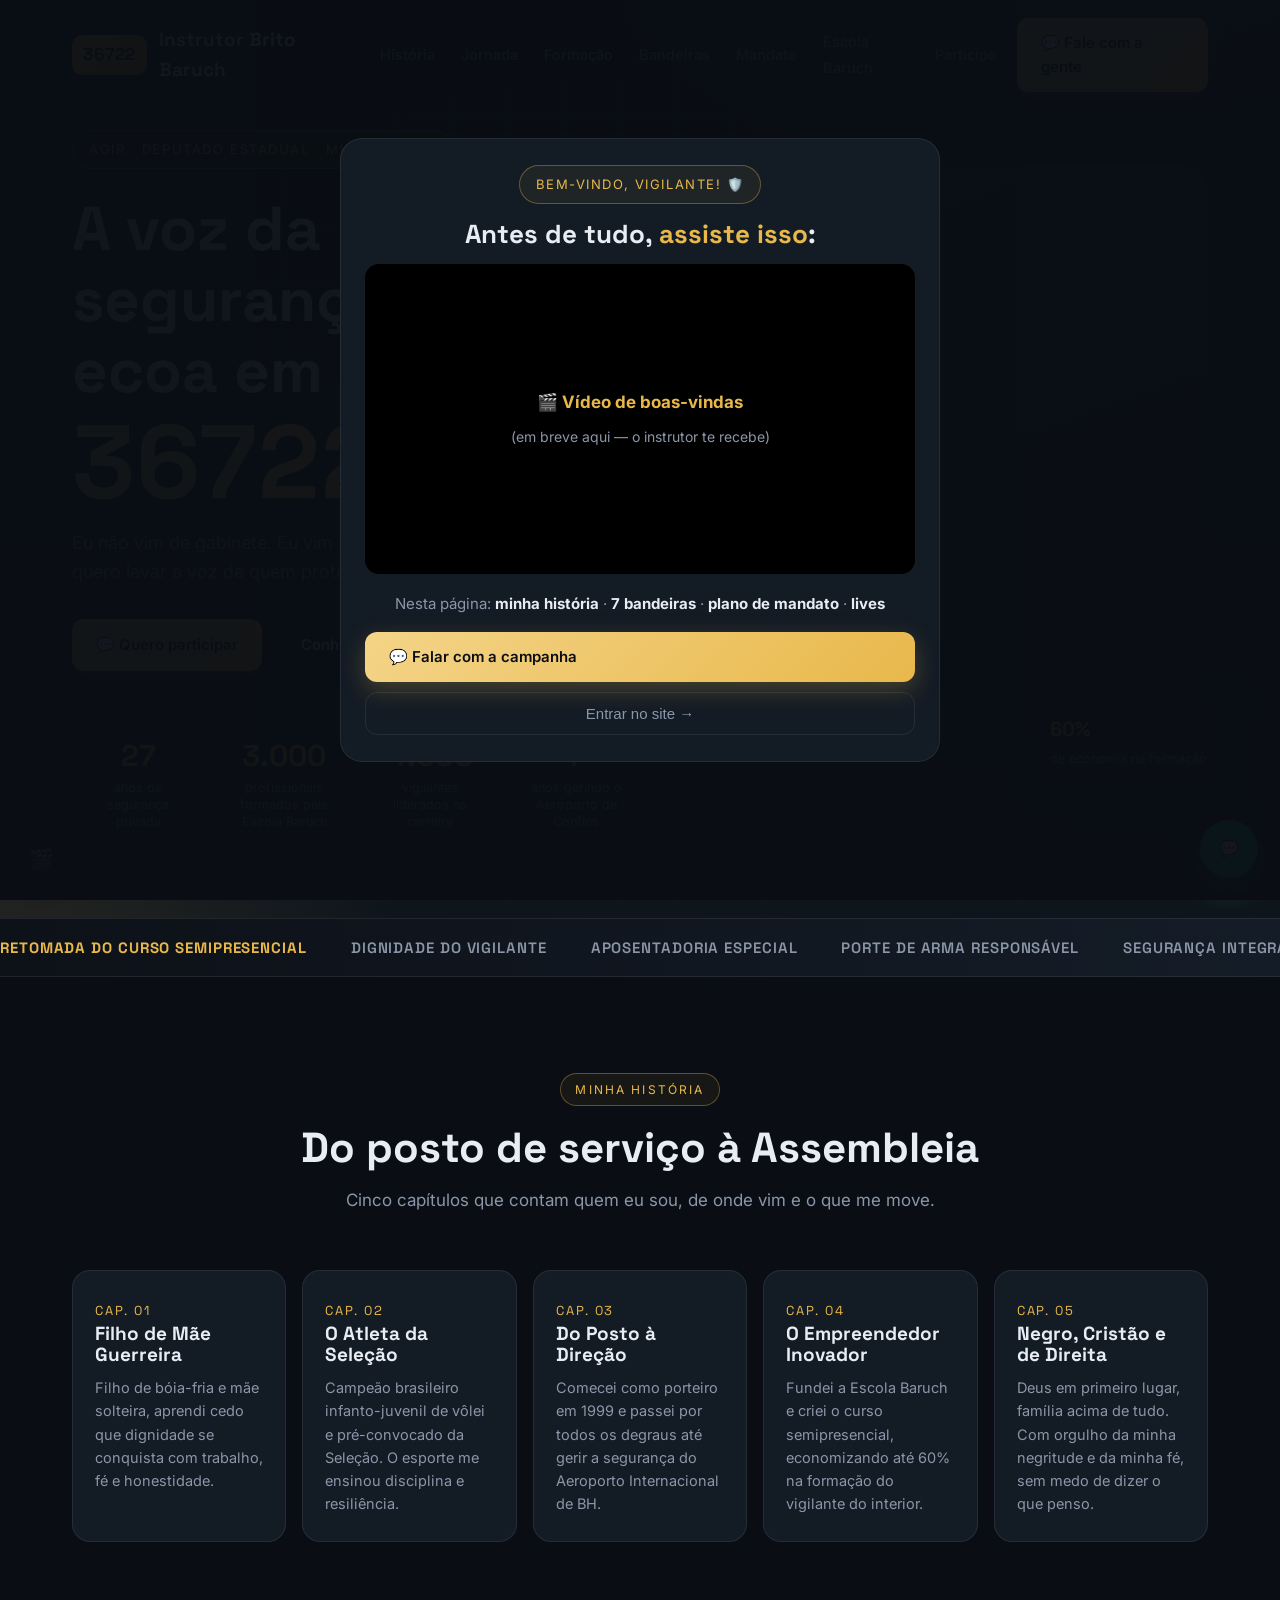
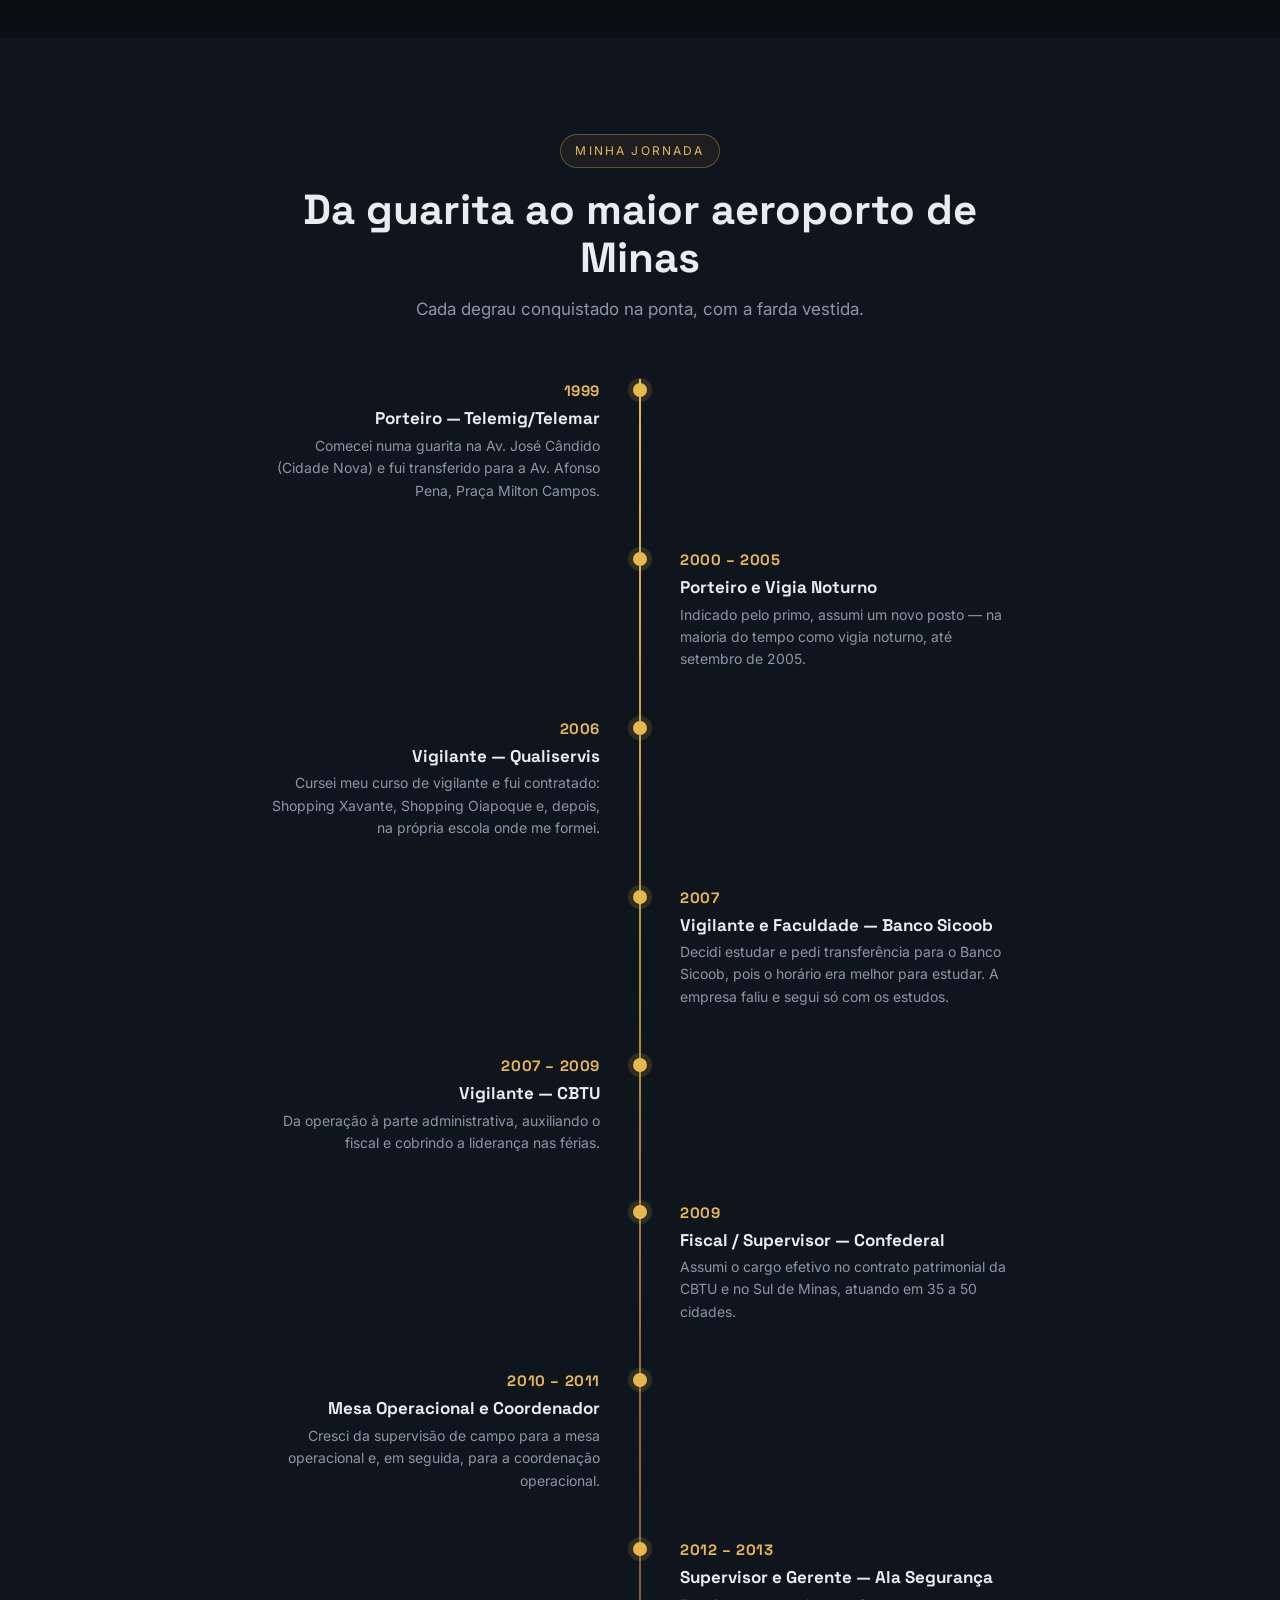
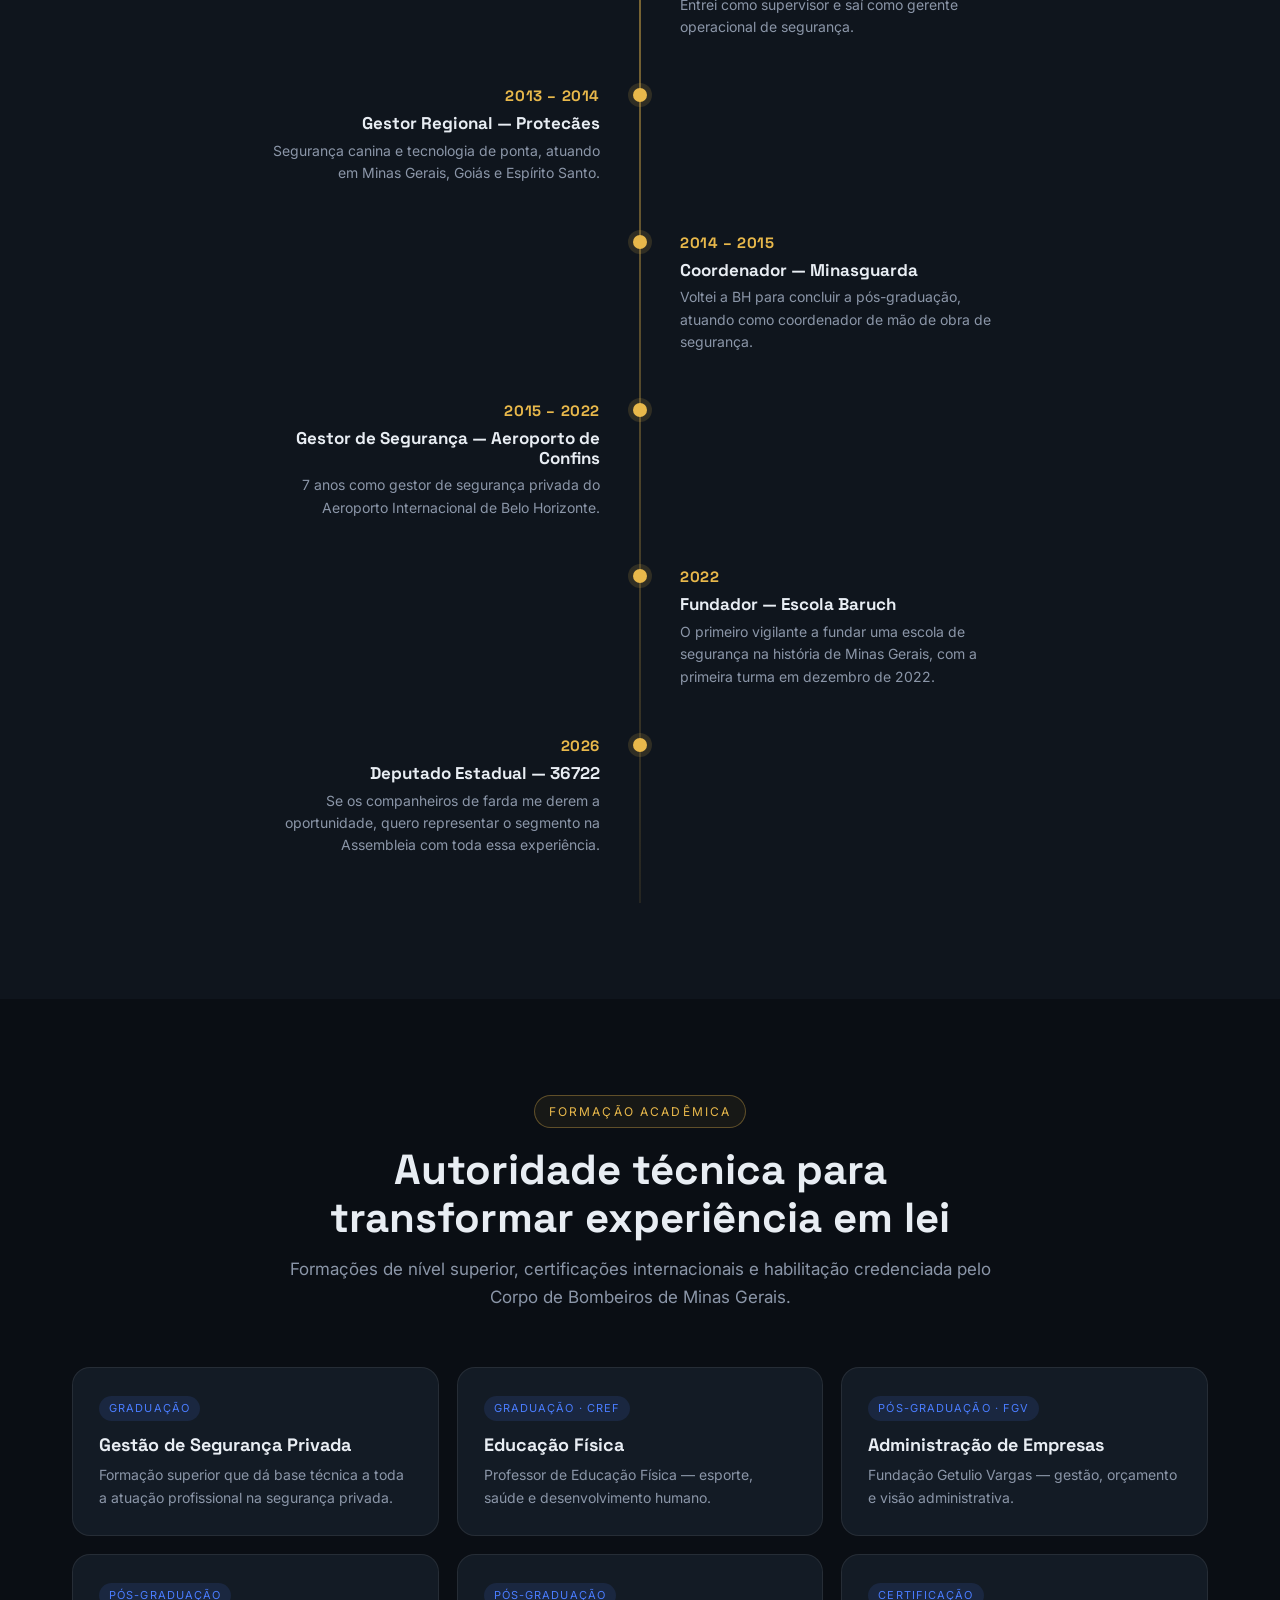
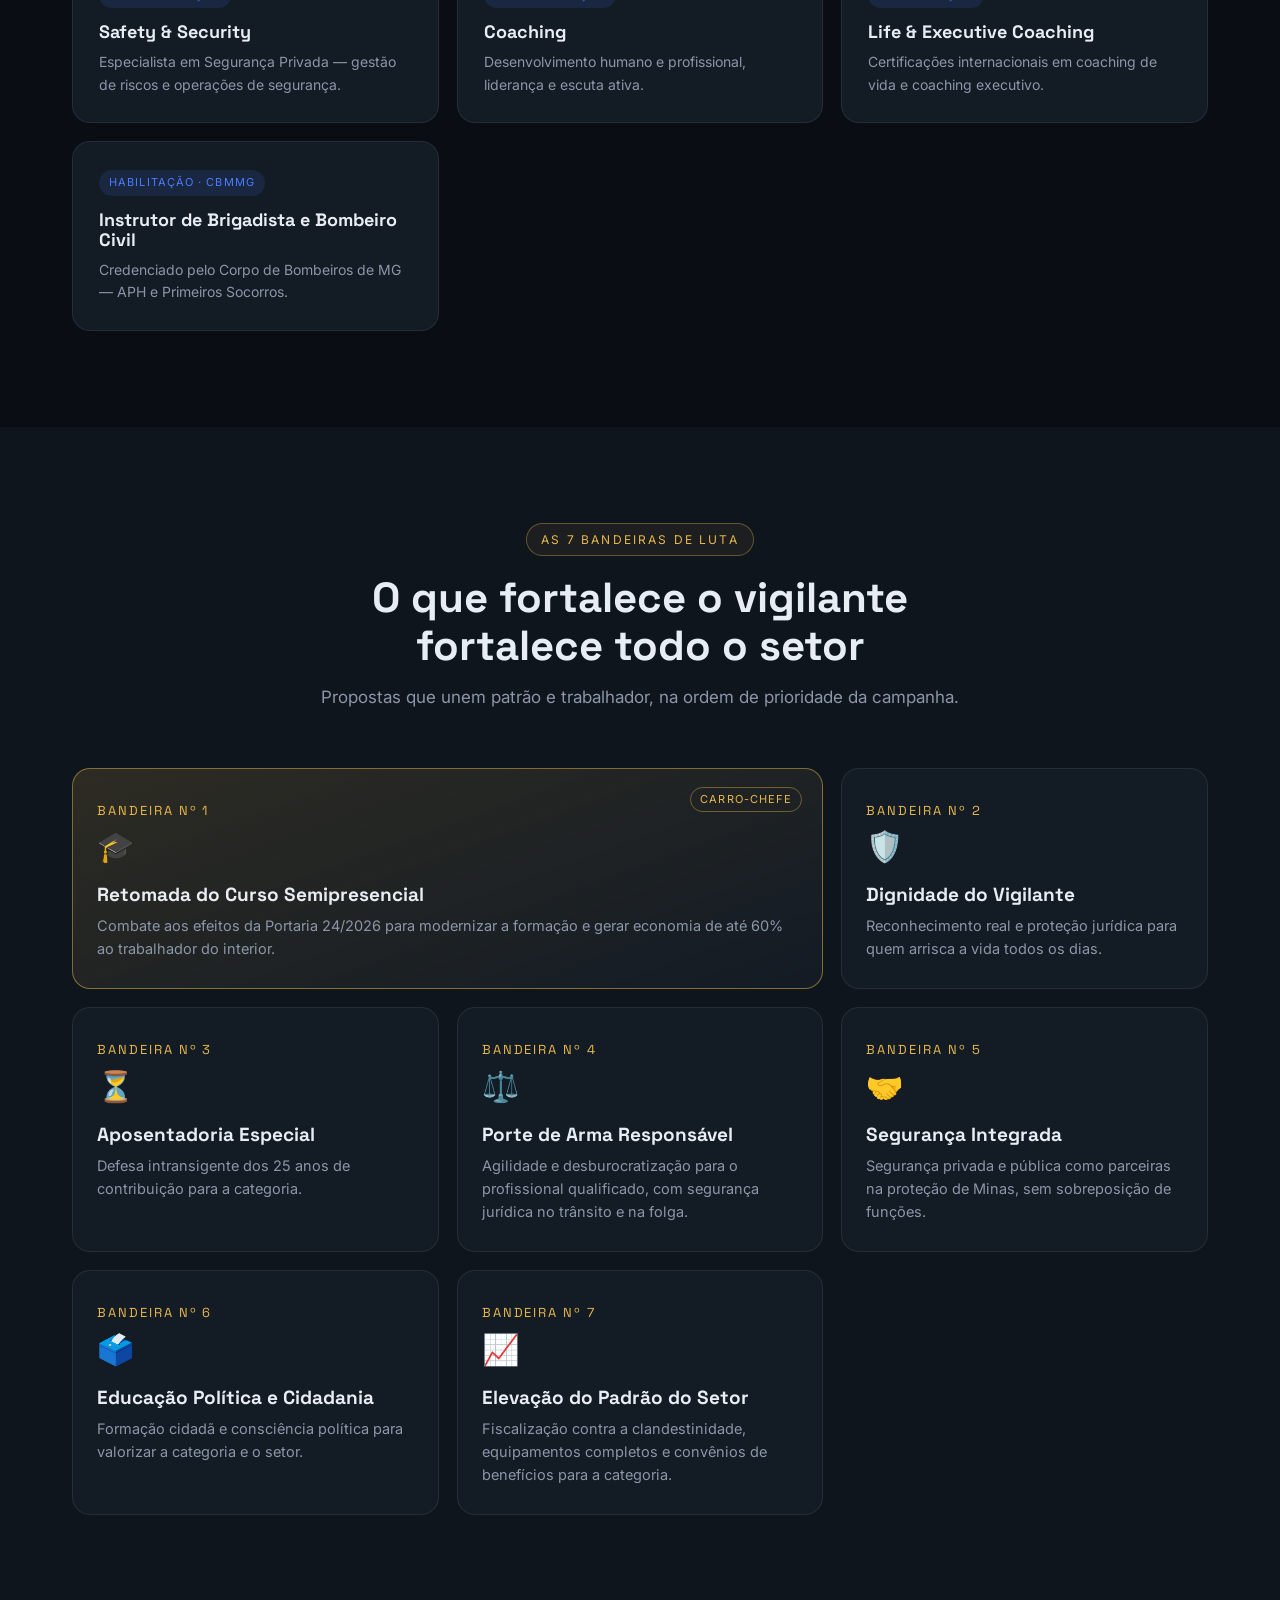
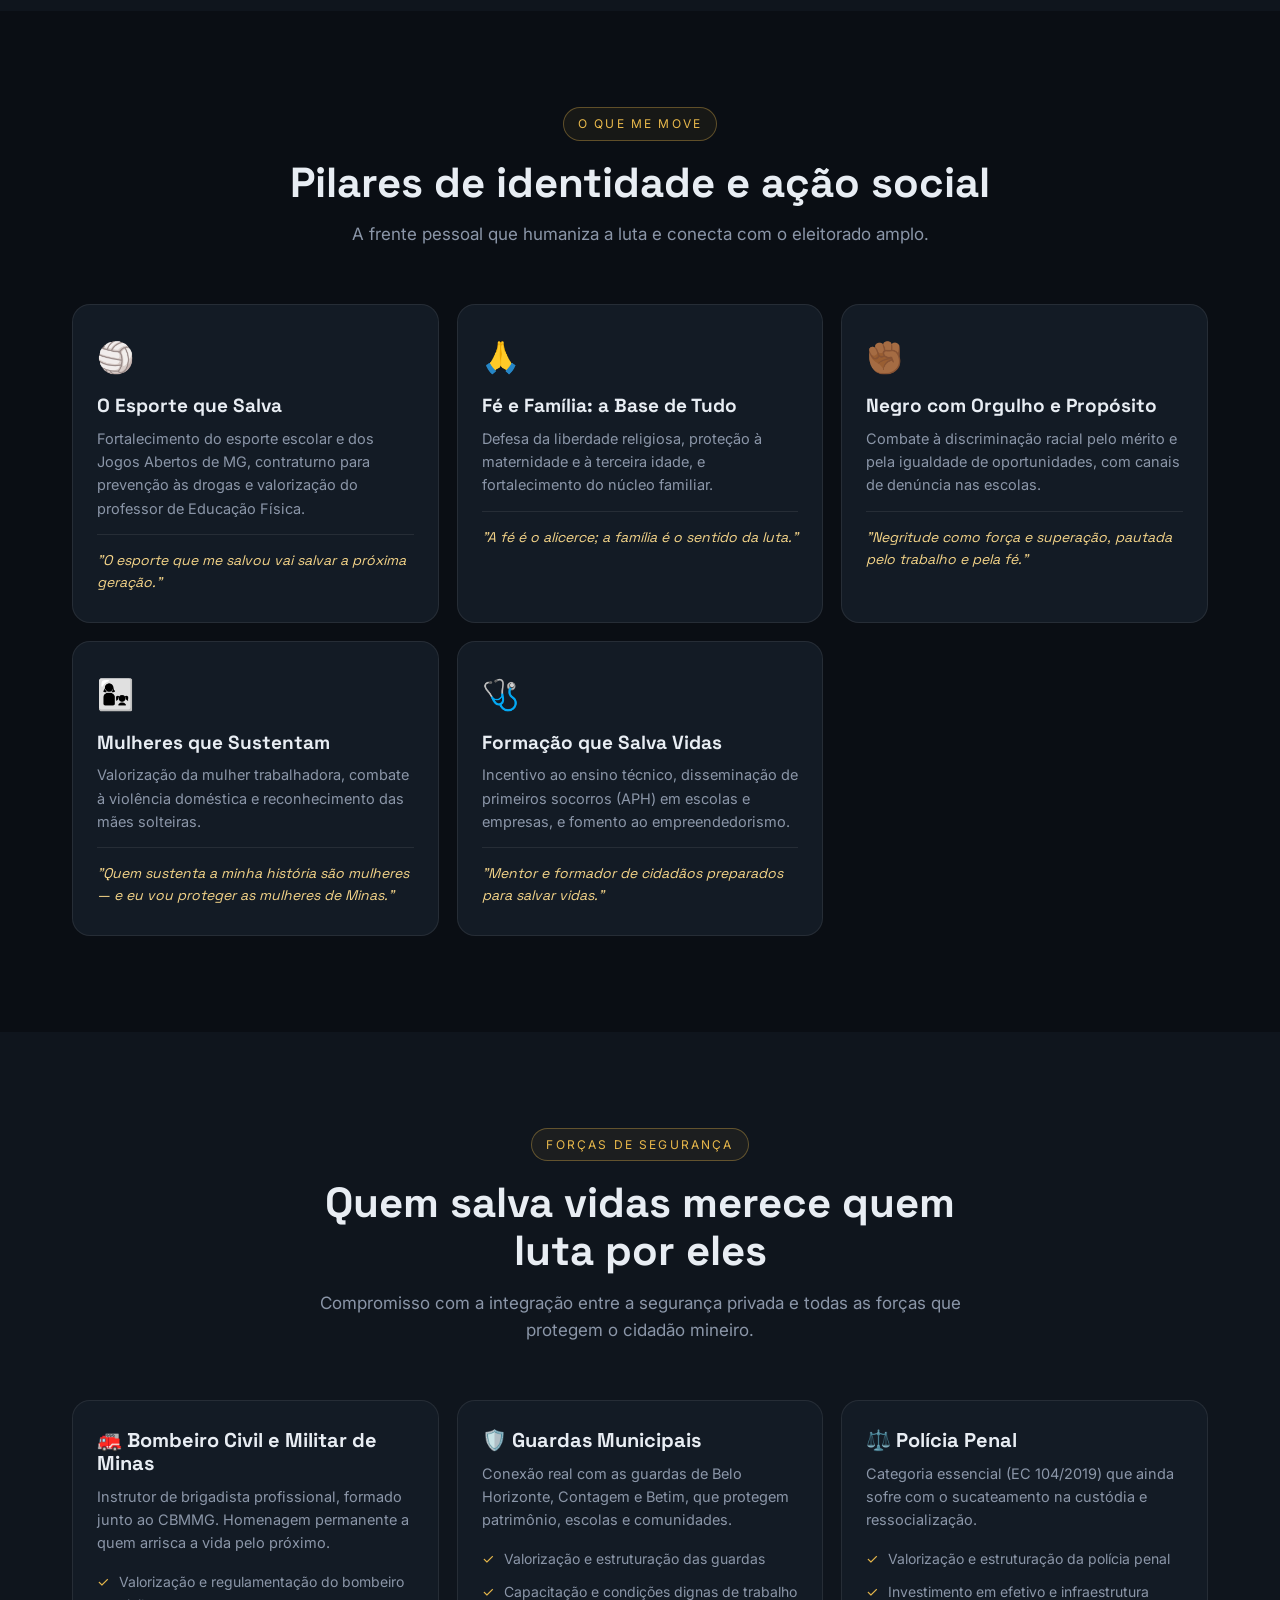
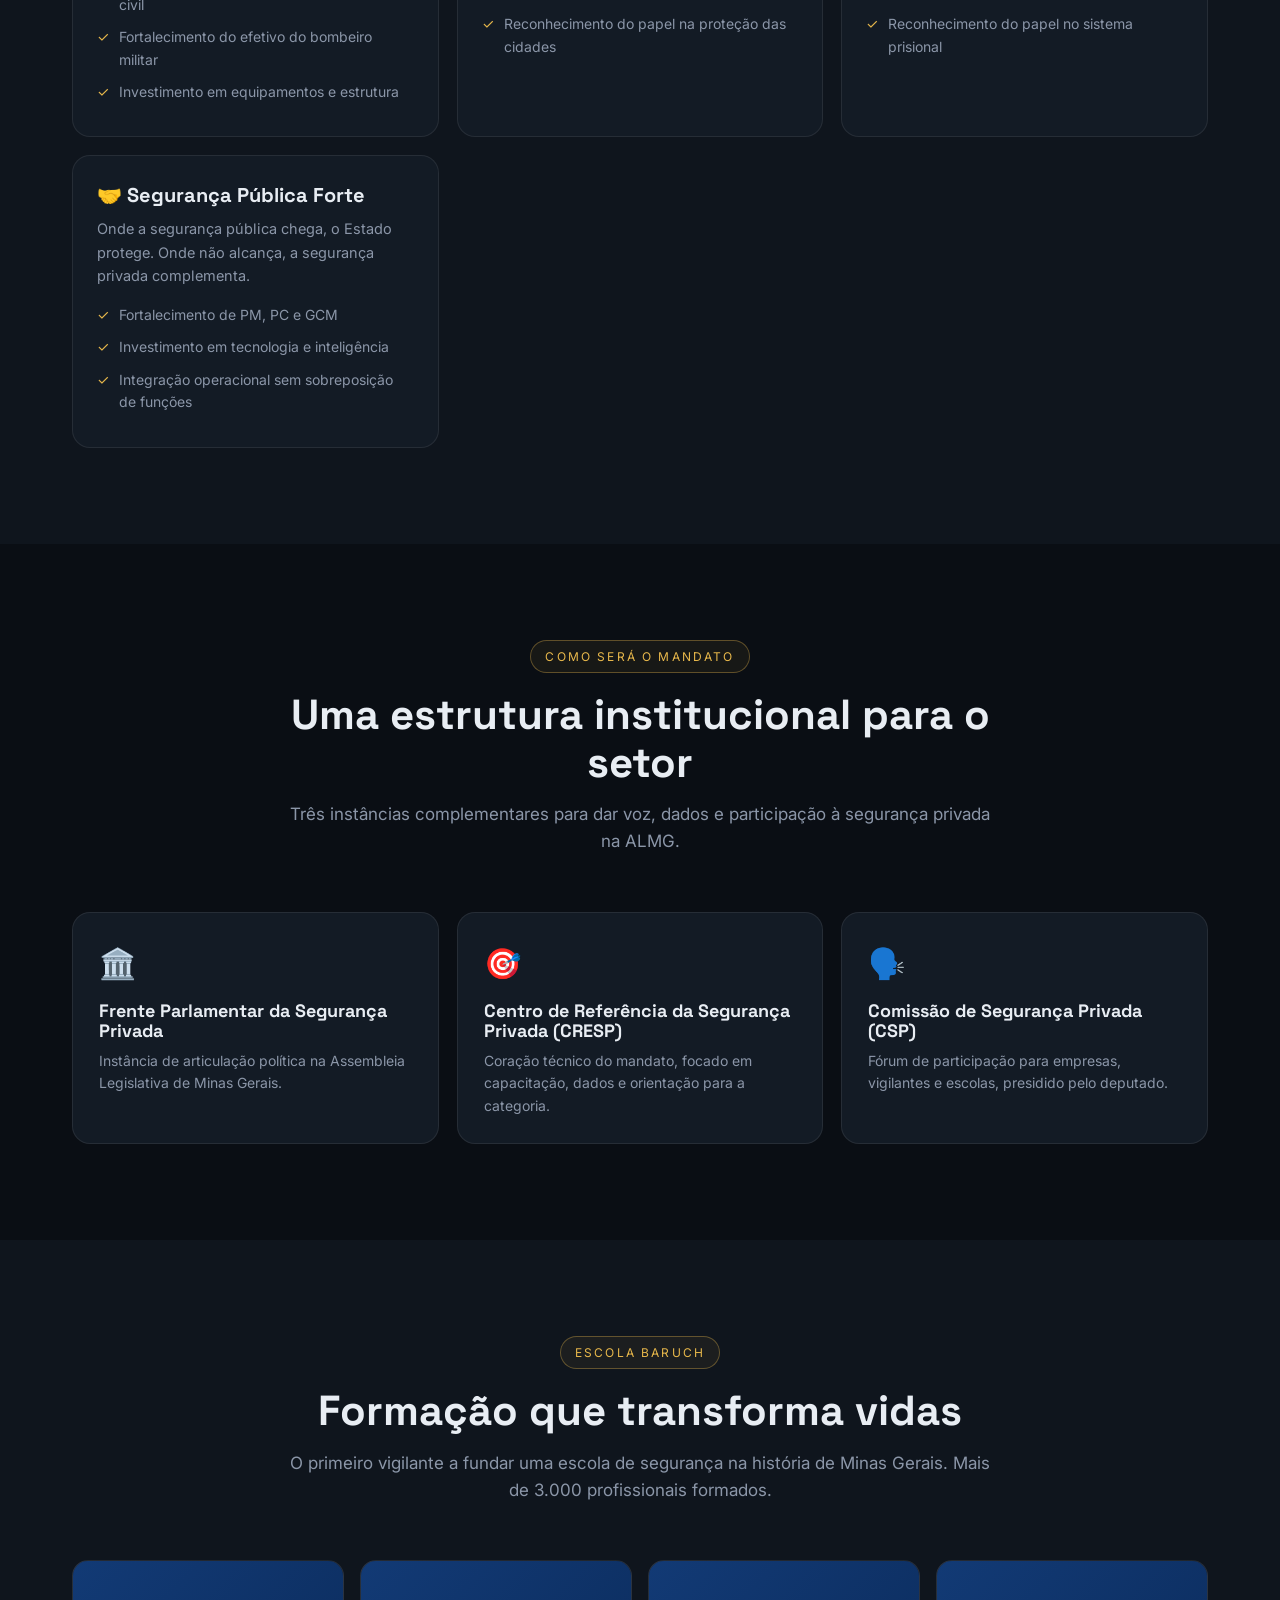
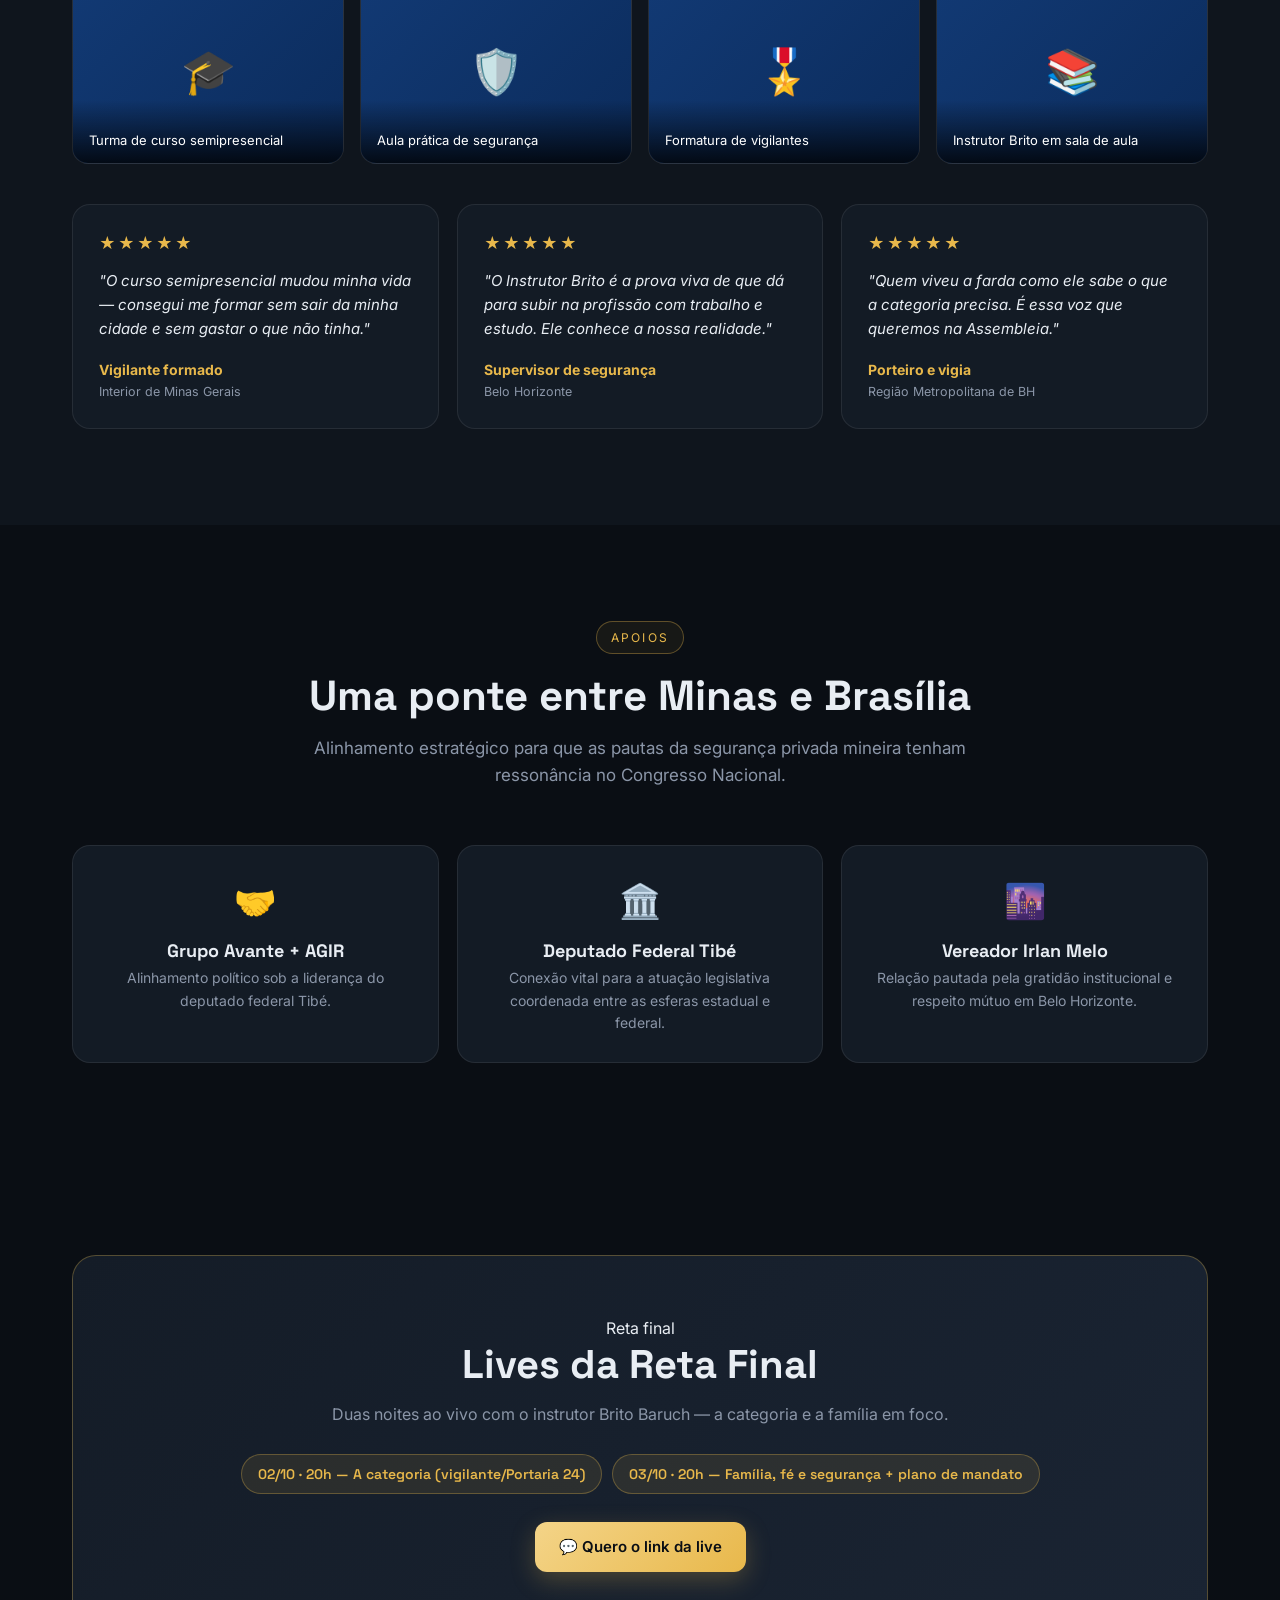
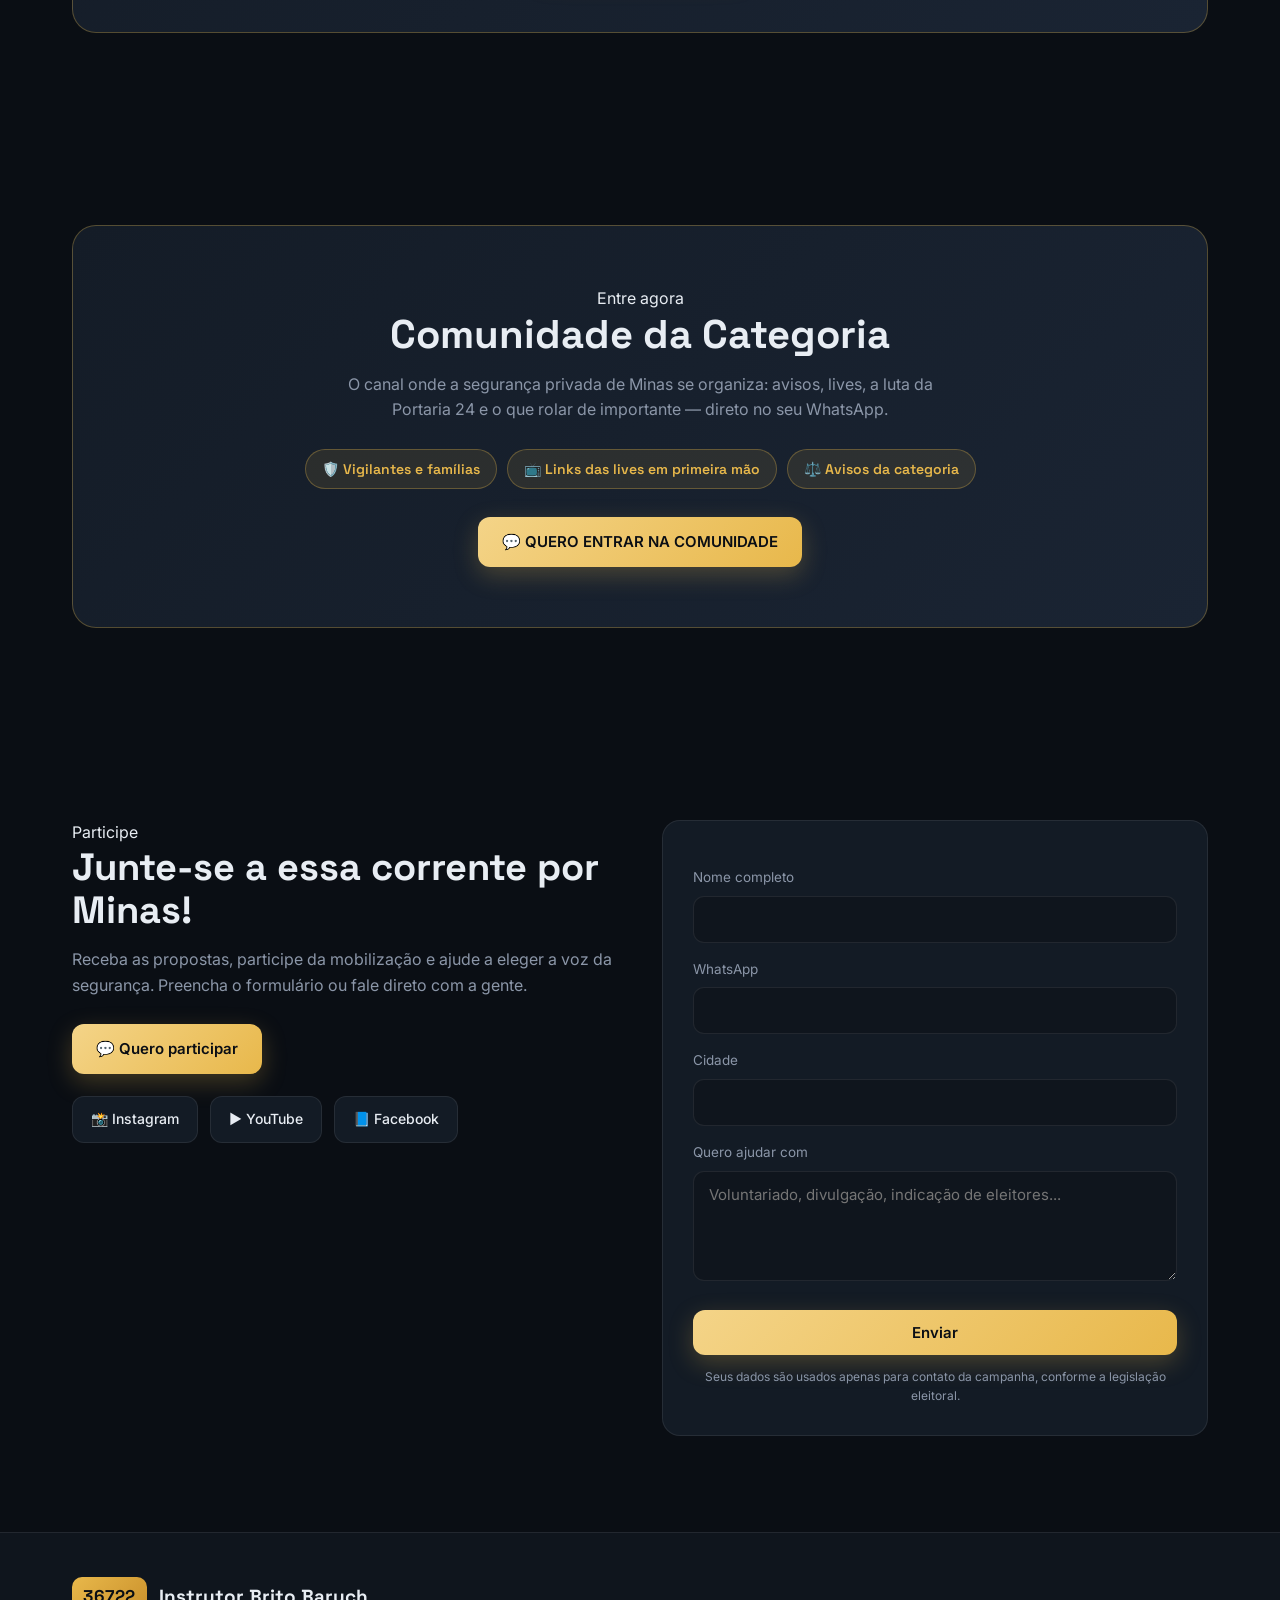
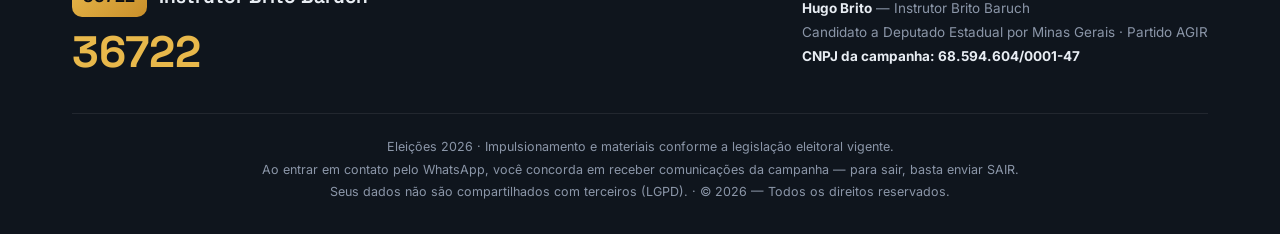
==== index.html @ 9f48f47c "Update index.html" ====
<!DOCTYPE html>
<html lang="pt-BR">
<head>
<meta charset="UTF-8">
<meta name="viewport" content="width=device-width, initial-scale=1.0">
<title>Instrutor Brito Baruch 36722 | A Voz da Segurança em Minas</title>
<meta name="description" content="Hugo Brito (Instrutor Brito Baruch), candidato a Deputado Estadual por Minas Gerais — AGIR 36722. A voz da segurança privada na Assembleia. Retomada do curso semipresencial, dignidade do vigilante e aposentadoria especial.">
<meta property="og:title" content="Instrutor Brito Baruch 36722 | A Voz da Segurança em Minas">
<meta property="og:description" content="Candidato a Deputado Estadual por Minas Gerais. A voz da segurança privada na Assembleia. AGIR 36722.">
<meta property="og:type" content="website">
<meta property="og:url" content="https://instrutorbrito.com.br/">
<meta property="og:image" content="assets/og-capa.jpg">
<!-- RODAPÉ LEGAL OBRIGATÓRIO (Res. TSE 23.610): o footer já traz "CNPJ da campanha: 68.594.604/0001-47" — manter. -->
<link rel="preconnect" href="https://fonts.googleapis.com">
<link rel="preconnect" href="https://fonts.gstatic.com" crossorigin>
<link href="https://fonts.googleapis.com/css2?family=Space+Grotesk:wght@400;500;600;700&family=Inter:wght@400;500;600;700&display=swap" rel="stylesheet">
<style>
:root{
  --bg:#0a0e14; --bg-2:#0f151d; --surface:#131b25; --surface-2:#182230;
  --line:rgba(255,255,255,.08); --text:#e8edf3; --muted:#8b96a8;
  --gold:#e8b84b; --gold-2:#f4d488; --blue:#4a7dff; --green:#3ecf8e;
  --radius:18px; --max:1180px;
  --font-d:'Space Grotesk',sans-serif; --font-b:'Inter',sans-serif;
}
*{margin:0;padding:0;box-sizing:border-box}
html{scroll-behavior:smooth}
body{background:var(--bg);color:var(--text);font-family:var(--font-b);line-height:1.6;overflow-x:hidden}
a{color:inherit;text-decoration:none}
img{max-width:100%;display:block}
.container{max-width:var(--max);margin:0 auto;padding:0 22px}
h1,h2,h3,h4{font-family:var(--font-d);line-height:1.15;font-weight:700}
.grad-text{background:linear-gradient(120deg,var(--gold-2),var(--gold) 60%,#c98f2a);-webkit-background-clip:text;background-clip:text;color:transparent}
.sec{padding:96px 0}
.sec-head{max-width:720px;margin:0 auto 56px;text-align:center}
.sec-head .tag{display:inline-block;font-size:12px;letter-spacing:.18em;text-transform:uppercase;color:var(--gold);border:1px solid rgba(232,184,75,.35);padding:6px 14px;border-radius:100px;margin-bottom:18px;background:rgba(232,184,75,.06)}
.sec-head h2{font-size:clamp(28px,4vw,42px);margin-bottom:14px}
.sec-head p{color:var(--muted);font-size:17px}
/* barra de progresso */
.progress{position:fixed;top:0;left:0;height:3px;background:linear-gradient(90deg,var(--gold),var(--blue));width:0;z-index:1000}
/* NAV */
.nav{position:fixed;top:0;left:0;right:0;z-index:900;transition:.35s;padding:18px 0}
.nav.scrolled{background:rgba(10,14,20,.85);backdrop-filter:blur(14px);border-bottom:1px solid var(--line);padding:12px 0}
.nav .container{display:flex;align-items:center;justify-content:space-between;gap:20px}
.logo{display:flex;align-items:center;gap:12px;font-family:var(--font-d);font-weight:700;font-size:19px}
.logo .num{background:linear-gradient(135deg,var(--gold),#c98f2a);color:#0a0e14;font-weight:700;padding:6px 11px;border-radius:10px;font-size:17px;letter-spacing:.5px}
.menu{display:flex;align-items:center;gap:26px;list-style:none}
.menu a{font-size:14.5px;color:var(--muted);font-weight:500;transition:.2s;position:relative}
.menu a:hover{color:var(--text)}
.btn{display:inline-flex;align-items:center;gap:9px;font-weight:600;font-size:15px;padding:13px 24px;border-radius:12px;transition:.25s;cursor:pointer;border:none;font-family:var(--font-b)}
.btn-gold{background:linear-gradient(135deg,var(--gold-2),var(--gold));color:#0a0e14;box-shadow:0 8px 24px rgba(232,184,75,.25)}
.btn-gold:hover{transform:translateY(-2px);box-shadow:0 12px 30px rgba(232,184,75,.35)}
.btn-ghost{background:transparent;border:1px solid var(--line);color:var(--text)}
.btn-ghost:hover{border-color:var(--gold);color:var(--gold)}
.burger{display:none;background:none;border:none;cursor:pointer;flex-direction:column;gap:5px;padding:6px}
.burger span{width:26px;height:2.5px;background:var(--text);border-radius:3px;transition:.3s}
/* HERO */
.hero{position:relative;min-height:100vh;display:flex;align-items:center;padding:130px 0 70px;overflow:hidden}
.hero::before{content:"";position:absolute;inset:0;background:
  radial-gradient(900px 500px at 85% -10%,rgba(74,125,255,.16),transparent 60%),
  radial-gradient(700px 500px at 0% 110%,rgba(232,184,75,.12),transparent 60%),
  linear-gradient(180deg,var(--bg),var(--bg-2));z-index:-2}
.hero-grid{position:absolute;inset:0;background-image:linear-gradient(rgba(255,255,255,.04) 1px,transparent 1px),linear-gradient(90deg,rgba(255,255,255,.04) 1px,transparent 1px);background-size:56px 56px;mask-image:radial-gradient(ellipse at center,black 30%,transparent 75%);z-index:-1}
.hero .container{display:grid;grid-template-columns:1.05fr .95fr;gap:50px;align-items:center}
.hero-badge{display:inline-flex;align-items:center;gap:10px;font-size:13px;letter-spacing:.12em;text-transform:uppercase;color:var(--gold);border:1px solid rgba(232,184,75,.35);padding:8px 16px;border-radius:100px;background:rgba(232,184,75,.06);margin-bottom:24px}
.hero h1{font-size:clamp(34px,5.4vw,62px);margin-bottom:18px}
.hero h1 .big{display:block;font-size:clamp(52px,8.5vw,104px);letter-spacing:.01em;line-height:.95;margin:6px 0 2px}
.hero p.lead{color:var(--muted);font-size:18px;max-width:520px;margin-bottom:32px}
.hero-cta{display:flex;gap:14px;flex-wrap:wrap;margin-bottom:44px}
.stats{display:grid;grid-template-columns:repeat(4,1fr);gap:14px}
.stat{background:rgba(255,255,255,.03);border:1px solid var(--line);border-radius:14px;padding:16px 14px;text-align:center}
.stat b{display:block;font-family:var(--font-d);font-size:clamp(20px,2.6vw,30px);color:var(--gold)}
.stat span{font-size:12.5px;color:var(--muted);line-height:1.35;display:block}
.hero-visual{position:relative}
.hero-frame{position:relative;border-radius:24px;overflow:hidden;border:1px solid var(--line);aspect-ratio:4/5;background:linear-gradient(160deg,#1a2433,#0d1219)}
.hero-frame img{width:100%;height:100%;object-fit:cover}
.hero-frame .ph{width:100%;height:100%;display:flex;align-items:center;justify-content:center;color:var(--muted);font-size:14px;text-align:center;padding:20px}
.float-card{position:absolute;background:rgba(19,27,37,.92);backdrop-filter:blur(10px);border:1px solid var(--line);border-radius:14px;padding:14px 18px;box-shadow:0 16px 40px rgba(0,0,0,.4)}
.float-1{top:22px;left:-26px}
.float-2{bottom:26px;right:-18px}
.float-card b{font-family:var(--font-d);color:var(--gold);font-size:20px;display:block}
.float-card span{font-size:12.5px;color:var(--muted)}
/* TICKER */
.ticker{background:linear-gradient(90deg,#0d1118,#141c27);border-block:1px solid var(--line);padding:16px 0;overflow:hidden;white-space:nowrap}
.ticker-track{display:inline-block;animation:tick 32s linear infinite}
.ticker span{font-family:var(--font-d);font-weight:600;font-size:15px;letter-spacing:.06em;text-transform:uppercase;color:var(--muted);margin-right:44px}
.ticker b{color:var(--gold)}
@keyframes tick{from{transform:translateX(0)}to{transform:translateX(-50%)}}
/* CAPITULOS */
.chapters{display:grid;grid-template-columns:repeat(auto-fit,minmax(200px,1fr));gap:16px}
.chapter{background:var(--surface);border:1px solid var(--line);border-radius:var(--radius);padding:26px 22px;transition:.3s;position:relative;overflow:hidden}
.chapter:hover{transform:translateY(-5px);border-color:rgba(232,184,75,.4)}
.chapter .n{font-family:var(--font-d);font-size:13px;color:var(--gold);letter-spacing:.15em;margin-bottom:12px}
.chapter h3{font-size:19px;margin-bottom:10px}
.chapter p{color:var(--muted);font-size:14.5px}
/* TIMELINE */
.timeline{position:relative;max-width:820px;margin:0 auto;padding-left:0}
.timeline::before{content:"";position:absolute;left:50%;top:0;bottom:0;width:2px;background:linear-gradient(180deg,var(--gold),rgba(232,184,75,.1));transform:translateX(-50%)}
.tl-item{position:relative;width:50%;padding:0 40px 46px}
.tl-item:nth-child(odd){left:0;text-align:right}
.tl-item:nth-child(even){left:50%}
.tl-dot{position:absolute;top:4px;width:14px;height:14px;border-radius:50%;background:var(--gold);box-shadow:0 0 0 5px rgba(232,184,75,.15)}
.tl-item:nth-child(odd) .tl-dot{right:-7px}
.tl-item:nth-child(even) .tl-dot{left:-7px}
.tl-year{font-family:var(--font-d);font-weight:700;color:var(--gold);font-size:15px;letter-spacing:.04em;margin-bottom:6px}
.tl-item h4{font-size:17px;margin-bottom:6px}
.tl-item p{color:var(--muted);font-size:14px}
/* FORMACAO */
.cards{display:grid;grid-template-columns:repeat(auto-fit,minmax(280px,1fr));gap:18px}
.card{background:var(--surface);border:1px solid var(--line);border-radius:var(--radius);padding:26px;transition:.3s}
.card:hover{transform:translateY(-4px);border-color:rgba(74,125,255,.45)}
.card .badge{display:inline-block;font-size:11px;letter-spacing:.1em;text-transform:uppercase;color:var(--blue);background:rgba(74,125,255,.12);padding:4px 10px;border-radius:100px;margin-bottom:14px}
.card h3{font-size:18px;margin-bottom:8px}
.card p{color:var(--muted);font-size:14px}
/* BANDEIRAS */
.bandeiras{display:grid;grid-template-columns:repeat(auto-fit,minmax(300px,1fr));gap:18px}
.bandeira{background:var(--surface);border:1px solid var(--line);border-radius:var(--radius);padding:28px 24px;transition:.3s;position:relative}
.bandeira:hover{transform:translateY(-5px)}
.bandeira.destaque{background:linear-gradient(160deg,rgba(232,184,75,.14),var(--surface));border-color:rgba(232,184,75,.5);grid-column:span 2}
.bandeira .rank{font-family:var(--font-d);font-size:13px;color:var(--gold);letter-spacing:.15em;margin-bottom:10px}
.bandeira .ico{font-size:30px;margin-bottom:14px;display:block}
.bandeira h3{font-size:19px;margin-bottom:8px}
.bandeira p{color:var(--muted);font-size:14.5px}
.bandeira .flag{position:absolute;top:18px;right:20px;font-size:11px;letter-spacing:.1em;text-transform:uppercase;color:var(--gold);border:1px solid rgba(232,184,75,.4);padding:3px 9px;border-radius:100px}
/* PILARES */
.pilares{display:grid;grid-template-columns:repeat(auto-fit,minmax(280px,1fr));gap:18px}
.pilar{background:var(--surface);border:1px solid var(--line);border-radius:var(--radius);padding:28px 24px;transition:.3s}
.pilar:hover{border-color:rgba(232,184,75,.4);transform:translateY(-4px)}
.pilar .ico{font-size:30px;margin-bottom:14px;display:block}
.pilar h3{font-size:19px;margin-bottom:10px}
.pilar p{color:var(--muted);font-size:14.5px}
.pilar .msg{margin-top:14px;padding-top:14px;border-top:1px solid var(--line);font-family:var(--font-d);font-style:italic;color:var(--gold-2);font-size:14px}
/* INSTITUCIONAL */
.inst-grid{display:grid;grid-template-columns:repeat(auto-fit,minmax(300px,1fr));gap:18px}
.inst{background:var(--surface);border:1px solid var(--line);border-radius:var(--radius);padding:28px 24px}
.inst h3{font-size:20px;margin-bottom:10px}
.inst p{color:var(--muted);font-size:14.5px;margin-bottom:12px}
.inst ul{list-style:none}
.inst li{color:var(--muted);font-size:14px;padding:5px 0 5px 22px;position:relative}
.inst li::before{content:"✓";position:absolute;left:0;color:var(--gold)}
/* MANDATO */
.mandato{display:grid;grid-template-columns:repeat(auto-fit,minmax(280px,1fr));gap:18px}
.mandato .card .ico{font-size:30px;margin-bottom:14px;display:block}
/* ESCOLA / FOTOS */
.fotos{display:grid;grid-template-columns:repeat(auto-fit,minmax(240px,1fr));gap:16px}
.foto{position:relative;border-radius:16px;overflow:hidden;border:1px solid var(--line);aspect-ratio:4/3;background:linear-gradient(160deg,#1a2433,#0d1219)}
.foto img{width:100%;height:100%;object-fit:cover;transition:.4s}
.foto:hover img{transform:scale(1.05)}
.foto .cap{position:absolute;bottom:0;left:0;right:0;padding:30px 16px 12px;background:linear-gradient(transparent,rgba(0,0,0,.8));font-size:13px;color:#fff}
.foto .ph{width:100%;height:100%;display:flex;align-items:center;justify-content:center;color:var(--muted);font-size:13px;text-align:center;padding:16px}
.depoimentos{display:grid;grid-template-columns:repeat(auto-fit,minmax(280px,1fr));gap:18px;margin-top:40px}
.depo{background:var(--surface);border:1px solid var(--line);border-radius:var(--radius);padding:26px}
.depo .stars{color:var(--gold);margin-bottom:12px;letter-spacing:2px}
.depo p{color:var(--text);font-size:15px;font-style:italic;margin-bottom:16px}
.depo b{font-size:14px;color:var(--gold)}
.depo span{display:block;font-size:12.5px;color:var(--muted)}
/* APOIOS */
.apoios{display:grid;grid-template-columns:repeat(auto-fit,minmax(260px,1fr));gap:18px}
.apoio{background:var(--surface);border:1px solid var(--line);border-radius:var(--radius);padding:28px;text-align:center}
.apoio .ico{font-size:34px;margin-bottom:12px;display:block}
.apoio h3{font-size:18px;margin-bottom:6px}
.apoio p{color:var(--muted);font-size:14px}
/* SEMANA */
.semana{position:relative;border-radius:24px;overflow:hidden;padding:60px 40px;text-align:center;background:linear-gradient(135deg,#141c27,#1a2433);border:1px solid rgba(232,184,75,.3)}
.semana h2{font-size:clamp(26px,4vw,40px);margin-bottom:14px}
.semana p{color:var(--muted);max-width:640px;margin:0 auto 26px}
.semana .datas{display:flex;gap:10px;justify-content:center;flex-wrap:wrap;margin-bottom:28px}
.semana .datas span{background:rgba(232,184,75,.1);border:1px solid rgba(232,184,75,.3);color:var(--gold);font-family:var(--font-d);font-weight:600;padding:8px 16px;border-radius:100px;font-size:14px}
/* CONTATO */
.contato{display:grid;grid-template-columns:1fr 1fr;gap:44px;align-items:start}
.contato h2{font-size:clamp(26px,3.6vw,38px);margin-bottom:14px}
.contato p{color:var(--muted);margin-bottom:26px}
.redes{display:flex;gap:12px;flex-wrap:wrap;margin-top:22px}
.redes a{display:inline-flex;align-items:center;gap:8px;background:var(--surface);border:1px solid var(--line);padding:11px 18px;border-radius:12px;font-size:14px;font-weight:500;transition:.25s}
.redes a:hover{border-color:var(--gold);color:var(--gold);transform:translateY(-2px)}
.form{background:var(--surface);border:1px solid var(--line);border-radius:var(--radius);padding:30px}
.form label{display:block;font-size:13.5px;color:var(--muted);margin:16px 0 7px}
.form input,.form textarea{width:100%;background:var(--bg-2);border:1px solid var(--line);border-radius:11px;padding:13px 15px;color:var(--text);font-family:var(--font-b);font-size:15px;transition:.2s}
.form input:focus,.form textarea:focus{outline:none;border-color:var(--gold)}
.form textarea{resize:vertical;min-height:110px}
.form .btn{width:100%;justify-content:center;margin-top:22px}
.form small{display:block;color:var(--muted);font-size:12px;margin-top:12px;text-align:center}
/* FOOTER */
footer{border-top:1px solid var(--line);padding:44px 0 30px;background:var(--bg-2)}
.foot-top{display:flex;justify-content:space-between;align-items:center;flex-wrap:wrap;gap:20px;margin-bottom:26px}
.foot-num{font-family:var(--font-d);font-size:clamp(30px,4vw,44px);font-weight:700;color:var(--gold)}
.foot-info{color:var(--muted);font-size:13.5px;line-height:1.8}
.foot-info b{color:var(--text)}
.foot-legal{margin-top:24px;padding-top:22px;border-top:1px solid var(--line);text-align:center;color:var(--muted);font-size:12.5px;line-height:1.8}
/* REVEAL */
.reveal{opacity:0;transform:translateY(26px);transition:opacity .7s ease,transform .7s ease}
.reveal.in{opacity:1;transform:none}
/* WAPP FLOAT */
.wapp-float{position:fixed;bottom:22px;right:22px;z-index:950;width:58px;height:58px;border-radius:50%;background:#25d366;display:flex;align-items:center;justify-content:center;box-shadow:0 10px 28px rgba(37,211,102,.4);transition:.25s}
.wapp-float:hover{transform:scale(1.08)}
/* RESPONSIVO */
@media(max-width:960px){
  .hero .container{grid-template-columns:1fr;gap:40px}
  .hero-visual{max-width:420px;margin:0 auto}
  .stats{grid-template-columns:repeat(2,1fr)}
  .timeline::before{left:12px}
  .tl-item{width:100%;left:0!important;text-align:left!important;padding:0 0 40px 44px}
  .tl-item .tl-dot{left:5px!important;right:auto!important}
  .contato{grid-template-columns:1fr}
  .bandeira.destaque{grid-column:span 1}
}
@media(max-width:760px){
  .menu{position:fixed;inset:0;background:rgba(10,14,20,.98);flex-direction:column;justify-content:center;gap:30px;transform:translateX(100%);transition:.4s;z-index:990}
  .menu.open{transform:none}
  .menu a{font-size:20px}
  .burger{display:flex;z-index:1000}
  .nav .btn{display:none}
  .sec{padding:70px 0}
}
</style>
</head>
<body>
<div class="progress" id="progress"></div>

<!-- ============ NAV ============ -->
<nav class="nav" id="nav">
  <div class="container">
    <a href="#inicio" class="logo"><span class="num">36722</span> Instrutor Brito Baruch</a>
    <ul class="menu" id="menu">
      <li><a href="#historia">História</a></li>
      <li><a href="#jornada">Jornada</a></li>
      <li><a href="#formacao">Formação</a></li>
      <li><a href="#bandeiras">Bandeiras</a></li>
      <li><a href="#mandato">Mandato</a></li>
      <li><a href="#escola">Escola Baruch</a></li>
      <li><a href="#contato">Participe</a></li>
    </ul>
    <a class="btn btn-gold" href="https://wa.me/553120940722?text=OI%20vim%20do%20site" target="_blank" rel="noopener">💬 Fale com a gente</a>
    <button class="burger" id="burger" aria-label="Menu"><span></span><span></span><span></span></button>
  </div>
</nav>

<!-- ============ HERO ============ -->
<header class="hero" id="inicio">
  <div class="hero-grid"></div>
  <div class="container">
    <div>
      <span class="hero-badge">AGIR · Deputado Estadual · Minas Gerais</span>
      <h1>A voz da segurança<br>ecoa em <span class="grad-text">Minas!</span>
        <span class="big grad-text">36722</span>
      </h1>
      <p class="lead">Eu não vim de gabinete. Eu vim do posto de serviço — e quero levar a voz de quem protege Minas até a Assembleia.</p>
      <div class="hero-cta">
        <a class="btn btn-gold" href="https://wa.me/553120940722?text=OI%20vim%20do%20site" target="_blank" rel="noopener">💬 Quero participar</a>
        <a class="btn btn-ghost" href="#bandeiras">Conheça as 7 bandeiras</a>
      </div>
      <div class="stats">
        <div class="stat"><b data-count="27">0</b><span>anos de segurança privada</span></div>
        <div class="stat"><b data-count="3000">0</b><span>profissionais formados pela Escola Baruch</span></div>
        <div class="stat"><b data-count="4000">0</b><span>vigilantes liderados na carreira</span></div>
        <div class="stat"><b data-count="7">0</b><span>anos gerindo o Aeroporto de Confins</span></div>
      </div>
    </div>
    <div class="hero-visual">
      <div class="hero-frame">
        <!-- FOTO: foto principal do candidato com farda. Salve em assets/candidato.jpg -->
        <img src="assets/candidato.jpg" alt="Instrutor Brito Baruch 36722">
      </div>
      <div class="float-card float-1"><b>3.000+</b><span>alunos formados</span></div>
      <div class="float-card float-2"><b>60%</b><span>de economia na formação</span></div>
    </div>
  </div>
</header>

<!-- ============ TICKER ============ -->
<div class="ticker"><div class="ticker-track" id="ticker">
  <span><b>Retomada do Curso Semipresencial</b></span><span>Dignidade do Vigilante</span><span>Aposentadoria Especial</span><span>Porte de Arma Responsável</span><span>Segurança Integrada</span><span>Educação Política e Cidadania</span><span>Elevação do Padrão do Setor</span>
</div></div>

<!-- ============ HISTÓRIA ============ -->
<section class="sec" id="historia">
  <div class="container">
    <div class="sec-head reveal">
      <span class="tag">Minha História</span>
      <h2>Do posto de serviço à Assembleia</h2>
      <p>Cinco capítulos que contam quem eu sou, de onde vim e o que me move.</p>
    </div>
    <div class="chapters">
      <div class="chapter reveal"><span class="n">CAP. 01</span><h3>Filho de Mãe Guerreira</h3><p>Filho de bóia-fria e mãe solteira, aprendi cedo que dignidade se conquista com trabalho, fé e honestidade.</p></div>
      <div class="chapter reveal"><span class="n">CAP. 02</span><h3>O Atleta da Seleção</h3><p>Campeão brasileiro infanto-juvenil de vôlei e pré-convocado da Seleção. O esporte me ensinou disciplina e resiliência.</p></div>
      <div class="chapter reveal"><span class="n">CAP. 03</span><h3>Do Posto à Direção</h3><p>Comecei como porteiro em 1999 e passei por todos os degraus até gerir a segurança do Aeroporto Internacional de BH.</p></div>
      <div class="chapter reveal"><span class="n">CAP. 04</span><h3>O Empreendedor Inovador</h3><p>Fundei a Escola Baruch e criei o curso semipresencial, economizando até 60% na formação do vigilante do interior.</p></div>
      <div class="chapter reveal"><span class="n">CAP. 05</span><h3>Negro, Cristão e de Direita</h3><p>Deus em primeiro lugar, família acima de tudo. Com orgulho da minha negritude e da minha fé, sem medo de dizer o que penso.</p></div>
    </div>
  </div>
</section>

<!-- ============ JORNADA ============ -->
<section class="sec" id="jornada" style="background:var(--bg-2)">
  <div class="container">
    <div class="sec-head reveal">
      <span class="tag">Minha Jornada</span>
      <h2>Da guarita ao maior aeroporto de Minas</h2>
      <p>Cada degrau conquistado na ponta, com a farda vestida.</p>
    </div>
    <div class="timeline">
      <div class="tl-item reveal"><span class="tl-dot"></span><div class="tl-year">1999</div><h4>Porteiro — Telemig/Telemar</h4><p>Comecei numa guarita na Av. José Cândido (Cidade Nova) e fui transferido para a Av. Afonso Pena, Praça Milton Campos.</p></div>
      <div class="tl-item reveal"><span class="tl-dot"></span><div class="tl-year">2000 – 2005</div><h4>Porteiro e Vigia Noturno</h4><p>Indicado pelo primo, assumi um novo posto — na maioria do tempo como vigia noturno, até setembro de 2005.</p></div>
      <div class="tl-item reveal"><span class="tl-dot"></span><div class="tl-year">2006</div><h4>Vigilante — Qualiservis</h4><p>Cursei meu curso de vigilante e fui contratado: Shopping Xavante, Shopping Oiapoque e, depois, na própria escola onde me formei.</p></div>
      <div class="tl-item reveal"><span class="tl-dot"></span><div class="tl-year">2007</div><h4>Vigilante e Faculdade — Banco Sicoob</h4><p>Decidi estudar e pedi transferência para o Banco Sicoob, pois o horário era melhor para estudar. A empresa faliu e segui só com os estudos.</p></div>
      <div class="tl-item reveal"><span class="tl-dot"></span><div class="tl-year">2007 – 2009</div><h4>Vigilante — CBTU</h4><p>Da operação à parte administrativa, auxiliando o fiscal e cobrindo a liderança nas férias.</p></div>
      <div class="tl-item reveal"><span class="tl-dot"></span><div class="tl-year">2009</div><h4>Fiscal / Supervisor — Confederal</h4><p>Assumi o cargo efetivo no contrato patrimonial da CBTU e no Sul de Minas, atuando em 35 a 50 cidades.</p></div>
      <div class="tl-item reveal"><span class="tl-dot"></span><div class="tl-year">2010 – 2011</div><h4>Mesa Operacional e Coordenador</h4><p>Cresci da supervisão de campo para a mesa operacional e, em seguida, para a coordenação operacional.</p></div>
      <div class="tl-item reveal"><span class="tl-dot"></span><div class="tl-year">2012 – 2013</div><h4>Supervisor e Gerente — Ala Segurança</h4><p>Entrei como supervisor e saí como gerente operacional de segurança.</p></div>
      <div class="tl-item reveal"><span class="tl-dot"></span><div class="tl-year">2013 – 2014</div><h4>Gestor Regional — Protecães</h4><p>Segurança canina e tecnologia de ponta, atuando em Minas Gerais, Goiás e Espírito Santo.</p></div>
      <div class="tl-item reveal"><span class="tl-dot"></span><div class="tl-year">2014 – 2015</div><h4>Coordenador — Minasguarda</h4><p>Voltei a BH para concluir a pós-graduação, atuando como coordenador de mão de obra de segurança.</p></div>
      <div class="tl-item reveal"><span class="tl-dot"></span><div class="tl-year">2015 – 2022</div><h4>Gestor de Segurança — Aeroporto de Confins</h4><p>7 anos como gestor de segurança privada do Aeroporto Internacional de Belo Horizonte.</p></div>
      <div class="tl-item reveal"><span class="tl-dot"></span><div class="tl-year">2022</div><h4>Fundador — Escola Baruch</h4><p>O primeiro vigilante a fundar uma escola de segurança na história de Minas Gerais, com a primeira turma em dezembro de 2022.</p></div>
      <div class="tl-item reveal"><span class="tl-dot"></span><div class="tl-year">2026</div><h4>Deputado Estadual — 36722</h4><p>Se os companheiros de farda me derem a oportunidade, quero representar o segmento na Assembleia com toda essa experiência.</p></div>
    </div>
  </div>
</section>

<!-- ============ FORMAÇÃO ============ -->
<section class="sec" id="formacao">
  <div class="container">
    <div class="sec-head reveal">
      <span class="tag">Formação Acadêmica</span>
      <h2>Autoridade técnica para transformar experiência em lei</h2>
      <p>Formações de nível superior, certificações internacionais e habilitação credenciada pelo Corpo de Bombeiros de Minas Gerais.</p>
    </div>
    <div class="cards">
      <div class="card reveal"><span class="badge">Graduação</span><h3>Gestão de Segurança Privada</h3><p>Formação superior que dá base técnica a toda a atuação profissional na segurança privada.</p></div>
      <div class="card reveal"><span class="badge">Graduação · CREF</span><h3>Educação Física</h3><p>Professor de Educação Física — esporte, saúde e desenvolvimento humano.</p></div>
      <div class="card reveal"><span class="badge">Pós-graduação · FGV</span><h3>Administração de Empresas</h3><p>Fundação Getulio Vargas — gestão, orçamento e visão administrativa.</p></div>
      <div class="card reveal"><span class="badge">Pós-graduação</span><h3>Safety &amp; Security</h3><p>Especialista em Segurança Privada — gestão de riscos e operações de segurança.</p></div>
      <div class="card reveal"><span class="badge">Pós-graduação</span><h3>Coaching</h3><p>Desenvolvimento humano e profissional, liderança e escuta ativa.</p></div>
      <div class="card reveal"><span class="badge">Certificação</span><h3>Life &amp; Executive Coaching</h3><p>Certificações internacionais em coaching de vida e coaching executivo.</p></div>
      <div class="card reveal"><span class="badge">Habilitação · CBMMG</span><h3>Instrutor de Brigadista e Bombeiro Civil</h3><p>Credenciado pelo Corpo de Bombeiros de MG — APH e Primeiros Socorros.</p></div>
    </div>
  </div>
</section>

<!-- ============ BANDEIRAS ============ -->
<section class="sec" id="bandeiras" style="background:var(--bg-2)">
  <div class="container">
    <div class="sec-head reveal">
      <span class="tag">As 7 Bandeiras de Luta</span>
      <h2>O que fortalece o vigilante fortalece todo o setor</h2>
      <p>Propostas que unem patrão e trabalhador, na ordem de prioridade da campanha.</p>
    </div>
    <div class="bandeiras">
      <div class="bandeira destaque reveal"><span class="flag">Carro-chefe</span><span class="rank">BANDEIRA Nº 1</span><span class="ico">🎓</span><h3>Retomada do Curso Semipresencial</h3><p>Combate aos efeitos da Portaria 24/2026 para modernizar a formação e gerar economia de até 60% ao trabalhador do interior.</p></div>
      <div class="bandeira reveal"><span class="rank">BANDEIRA Nº 2</span><span class="ico">🛡️</span><h3>Dignidade do Vigilante</h3><p>Reconhecimento real e proteção jurídica para quem arrisca a vida todos os dias.</p></div>
      <div class="bandeira reveal"><span class="rank">BANDEIRA Nº 3</span><span class="ico">⏳</span><h3>Aposentadoria Especial</h3><p>Defesa intransigente dos 25 anos de contribuição para a categoria.</p></div>
      <div class="bandeira reveal"><span class="rank">BANDEIRA Nº 4</span><span class="ico">⚖️</span><h3>Porte de Arma Responsável</h3><p>Agilidade e desburocratização para o profissional qualificado, com segurança jurídica no trânsito e na folga.</p></div>
      <div class="bandeira reveal"><span class="rank">BANDEIRA Nº 5</span><span class="ico">🤝</span><h3>Segurança Integrada</h3><p>Segurança privada e pública como parceiras na proteção de Minas, sem sobreposição de funções.</p></div>
      <div class="bandeira reveal"><span class="rank">BANDEIRA Nº 6</span><span class="ico">🗳️</span><h3>Educação Política e Cidadania</h3><p>Formação cidadã e consciência política para valorizar a categoria e o setor.</p></div>
      <div class="bandeira reveal"><span class="rank">BANDEIRA Nº 7</span><span class="ico">📈</span><h3>Elevação do Padrão do Setor</h3><p>Fiscalização contra a clandestinidade, equipamentos completos e convênios de benefícios para a categoria.</p></div>
    </div>
  </div>
</section>

<!-- ============ PILARES PESSOAIS ============ -->
<section class="sec" id="pilares">
  <div class="container">
    <div class="sec-head reveal">
      <span class="tag">O que me move</span>
      <h2>Pilares de identidade e ação social</h2>
      <p>A frente pessoal que humaniza a luta e conecta com o eleitorado amplo.</p>
    </div>
    <div class="pilares">
      <div class="pilar reveal"><span class="ico">🏐</span><h3>O Esporte que Salva</h3><p>Fortalecimento do esporte escolar e dos Jogos Abertos de MG, contraturno para prevenção às drogas e valorização do professor de Educação Física.</p><div class="msg">"O esporte que me salvou vai salvar a próxima geração."</div></div>
      <div class="pilar reveal"><span class="ico">🙏</span><h3>Fé e Família: a Base de Tudo</h3><p>Defesa da liberdade religiosa, proteção à maternidade e à terceira idade, e fortalecimento do núcleo familiar.</p><div class="msg">"A fé é o alicerce; a família é o sentido da luta."</div></div>
      <div class="pilar reveal"><span class="ico">✊🏾</span><h3>Negro com Orgulho e Propósito</h3><p>Combate à discriminação racial pelo mérito e pela igualdade de oportunidades, com canais de denúncia nas escolas.</p><div class="msg">"Negritude como força e superação, pautada pelo trabalho e pela fé."</div></div>
      <div class="pilar reveal"><span class="ico">👩‍👧</span><h3>Mulheres que Sustentam</h3><p>Valorização da mulher trabalhadora, combate à violência doméstica e reconhecimento das mães solteiras.</p><div class="msg">"Quem sustenta a minha história são mulheres — e eu vou proteger as mulheres de Minas."</div></div>
      <div class="pilar reveal"><span class="ico">🩺</span><h3>Formação que Salva Vidas</h3><p>Incentivo ao ensino técnico, disseminação de primeiros socorros (APH) em escolas e empresas, e fomento ao empreendedorismo.</p><div class="msg">"Mentor e formador de cidadãos preparados para salvar vidas."</div></div>
    </div>
  </div>
</section>

<!-- ============ INSTITUCIONAL ============ -->
<section class="sec" id="institucional" style="background:var(--bg-2)">
  <div class="container">
    <div class="sec-head reveal">
      <span class="tag">Forças de Segurança</span>
      <h2>Quem salva vidas merece quem luta por eles</h2>
      <p>Compromisso com a integração entre a segurança privada e todas as forças que protegem o cidadão mineiro.</p>
    </div>
    <div class="inst-grid">
      <div class="inst reveal"><h3>🚒 Bombeiro Civil e Militar de Minas</h3><p>Instrutor de brigadista profissional, formado junto ao CBMMG. Homenagem permanente a quem arrisca a vida pelo próximo.</p><ul><li>Valorização e regulamentação do bombeiro civil</li><li>Fortalecimento do efetivo do bombeiro militar</li><li>Investimento em equipamentos e estrutura</li></ul></div>
      <div class="inst reveal"><h3>🛡️ Guardas Municipais</h3><p>Conexão real com as guardas de Belo Horizonte, Contagem e Betim, que protegem patrimônio, escolas e comunidades.</p><ul><li>Valorização e estruturação das guardas</li><li>Capacitação e condições dignas de trabalho</li><li>Reconhecimento do papel na proteção das cidades</li></ul></div>
      <div class="inst reveal"><h3>⚖️ Polícia Penal</h3><p>Categoria essencial (EC 104/2019) que ainda sofre com o sucateamento na custódia e ressocialização.</p><ul><li>Valorização e estruturação da polícia penal</li><li>Investimento em efetivo e infraestrutura</li><li>Reconhecimento do papel no sistema prisional</li></ul></div>
      <div class="inst reveal"><h3>🤝 Segurança Pública Forte</h3><p>Onde a segurança pública chega, o Estado protege. Onde não alcança, a segurança privada complementa.</p><ul><li>Fortalecimento de PM, PC e GCM</li><li>Investimento em tecnologia e inteligência</li><li>Integração operacional sem sobreposição de funções</li></ul></div>
    </div>
  </div>
</section>

<!-- ============ MANDATO ============ -->
<section class="sec" id="mandato">
  <div class="container">
    <div class="sec-head reveal">
      <span class="tag">Como será o mandato</span>
      <h2>Uma estrutura institucional para o setor</h2>
      <p>Três instâncias complementares para dar voz, dados e participação à segurança privada na ALMG.</p>
    </div>
    <div class="mandato">
      <div class="card reveal"><span class="ico">🏛️</span><h3>Frente Parlamentar da Segurança Privada</h3><p>Instância de articulação política na Assembleia Legislativa de Minas Gerais.</p></div>
      <div class="card reveal"><span class="ico">🎯</span><h3>Centro de Referência da Segurança Privada (CRESP)</h3><p>Coração técnico do mandato, focado em capacitação, dados e orientação para a categoria.</p></div>
      <div class="card reveal"><span class="ico">🗣️</span><h3>Comissão de Segurança Privada (CSP)</h3><p>Fórum de participação para empresas, vigilantes e escolas, presidido pelo deputado.</p></div>
    </div>
  </div>
</section>

<!-- ============ ESCOLA BARUCH ============ -->
<section class="sec" id="escola" style="background:var(--bg-2)">
  <div class="container">
    <div class="sec-head reveal">
      <span class="tag">Escola Baruch</span>
      <h2>Formação que transforma vidas</h2>
      <p>O primeiro vigilante a fundar uma escola de segurança na história de Minas Gerais. Mais de 3.000 profissionais formados.</p>
    </div>
    <div class="fotos">
      <!-- FOTO: coloque aqui suas fotos dos cursos semipresenciais. Ex.: assets/curso-1.jpg, assets/curso-2.jpg... -->
      <div class="foto reveal"><div style="width:100%;height:100%;min-height:220px;background:linear-gradient(135deg,#123a75,#0b2b5b);display:flex;align-items:center;justify-content:center;font-size:44px">🎓</div><div class="cap">Turma de curso semipresencial</div></div>
      <div class="foto reveal"><div style="width:100%;height:100%;min-height:220px;background:linear-gradient(135deg,#123a75,#0b2b5b);display:flex;align-items:center;justify-content:center;font-size:44px">🛡️</div><div class="cap">Aula prática de segurança</div></div>
      <div class="foto reveal"><div style="width:100%;height:100%;min-height:220px;background:linear-gradient(135deg,#123a75,#0b2b5b);display:flex;align-items:center;justify-content:center;font-size:44px">🎖️</div><div class="cap">Formatura de vigilantes</div></div>
      <div class="foto reveal"><div style="width:100%;height:100%;min-height:220px;background:linear-gradient(135deg,#123a75,#0b2b5b);display:flex;align-items:center;justify-content:center;font-size:44px">📚</div><div class="cap">Instrutor Brito em sala de aula</div></div>
    </div>
    <div class="depoimentos">
      <!-- ATENCAO: depoimentos ILUSTRATIVOS — trocar pelos reais (prints Google Maps 4,9 estrelas) -->
      <div class="depo reveal"><div class="stars">★★★★★</div><p>"O curso semipresencial mudou minha vida — consegui me formar sem sair da minha cidade e sem gastar o que não tinha."</p><b>Vigilante formado</b><span>Interior de Minas Gerais</span></div>
      <div class="depo reveal"><div class="stars">★★★★★</div><p>"O Instrutor Brito é a prova viva de que dá para subir na profissão com trabalho e estudo. Ele conhece a nossa realidade."</p><b>Supervisor de segurança</b><span>Belo Horizonte</span></div>
      <div class="depo reveal"><div class="stars">★★★★★</div><p>"Quem viveu a farda como ele sabe o que a categoria precisa. É essa voz que queremos na Assembleia."</p><b>Porteiro e vigia</b><span>Região Metropolitana de BH</span></div>
    </div>
  </div>
</section>

<!-- ============ APOIOS ============ -->
<section class="sec" id="apoios">
  <div class="container">
    <div class="sec-head reveal">
      <span class="tag">Apoios</span>
      <h2>Uma ponte entre Minas e Brasília</h2>
      <p>Alinhamento estratégico para que as pautas da segurança privada mineira tenham ressonância no Congresso Nacional.</p>
    </div>
    <div class="apoios">
      <div class="apoio reveal"><span class="ico">🤝</span><h3>Grupo Avante + AGIR</h3><p>Alinhamento político sob a liderança do deputado federal Tibé.</p></div>
      <div class="apoio reveal"><span class="ico">🏛️</span><h3>Deputado Federal Tibé</h3><p>Conexão vital para a atuação legislativa coordenada entre as esferas estadual e federal.</p></div>
      <div class="apoio reveal"><span class="ico">🌆</span><h3>Vereador Irlan Melo</h3><p>Relação pautada pela gratidão institucional e respeito mútuo em Belo Horizonte.</p></div>
    </div>
  </div>
</section>

<!-- ============ LIVES DA RETA FINAL ============ -->
<section class="sec" id="semana">
  <div class="container">
    <div class="semana reveal">
      <span class="tag">Reta final</span>
      <h2>Lives da Reta Final</h2>
      <p>Duas noites ao vivo com o instrutor Brito Baruch — a categoria e a família em foco.</p>
      <div class="datas"><span>02/10 · 20h — A categoria (vigilante/Portaria 24)</span><span>03/10 · 20h — Família, fé e segurança + plano de mandato</span></div>
      <a class="btn btn-gold" href="https://wa.me/553120940722?text=OI%20quero%20a%20live" target="_blank" rel="noopener">💬 Quero o link da live</a>
    </div>
  </div>
</section>

<!-- ============ COMUNIDADE ============ -->
<section class="sec" id="comunidade">
  <div class="container">
    <div class="semana reveal">
      <span class="tag">Entre agora</span>
      <h2>Comunidade da Categoria</h2>
      <p>O canal onde a segurança privada de Minas se organiza: avisos, lives, a luta da Portaria 24 e o que rolar de importante — direto no seu WhatsApp.</p>
      <div class="datas"><span>🛡️ Vigilantes e famílias</span><span>📺 Links das lives em primeira mão</span><span>⚖️ Avisos da categoria</span></div>
      <a class="btn btn-gold" href="https://whatsapp.com/channel/0029VbDi5Tm6hENyi4OJos2A" target="_blank" rel="noopener">💬 QUERO ENTRAR NA COMUNIDADE</a>
    </div>
  </div>
</section>

<!-- ============ CONTATO ============ -->
<section class="sec" id="contato">
  <div class="container contato">
    <div class="reveal">
      <span class="tag">Participe</span>
      <h2>Junte-se a essa corrente por Minas!</h2>
      <p>Receba as propostas, participe da mobilização e ajude a eleger a voz da segurança. Preencha o formulário ou fale direto com a gente.</p>
      <a class="btn btn-gold" href="https://wa.me/553120940722?text=OI%20vim%20do%20site" target="_blank" rel="noopener">💬 Quero participar</a>
      <div class="redes">
        <a href="https://instagram.com/instrutorbritobaruch" target="_blank" rel="noopener">📸 Instagram</a>
        <a href="https://youtube.com/@instrutorbritobaruch" target="_blank" rel="noopener">▶️ YouTube</a>
        <a href="https://facebook.com/instrutorbritobaruch" target="_blank" rel="noopener">📘 Facebook</a>
      </div>
    </div>
    <form class="form reveal" onsubmit="return enviarForm(event)">
      <label for="nome">Nome completo</label>
      <input type="text" id="nome" name="nome" required>
      <label for="tel">WhatsApp</label>
      <input type="tel" id="tel" name="tel" required>
      <label for="cidade">Cidade</label>
      <input type="text" id="cidade" name="cidade">
      <label for="msg">Quero ajudar com</label>
      <textarea id="msg" name="msg" placeholder="Voluntariado, divulgação, indicação de eleitores..."></textarea>
      <button class="btn btn-gold" type="submit">Enviar</button>
      <small>Seus dados são usados apenas para contato da campanha, conforme a legislação eleitoral.</small>
    </form>
  </div>
</section>

<!-- ============ FOOTER ============ -->
<footer>
  <div class="container">
    <div class="foot-top">
      <div>
        <div class="logo"><span class="num">36722</span> Instrutor Brito Baruch</div>
        <div class="foot-num">36722</div>
      </div>
      <div class="foot-info">
        <b>Hugo Brito</b> — Instrutor Brito Baruch<br>
        Candidato a Deputado Estadual por Minas Gerais · Partido AGIR<br>
        <b>CNPJ da campanha: 68.594.604/0001-47</b>
      </div>
    </div>
    <div class="foot-legal">
      Eleições 2026 · Impulsionamento e materiais conforme a legislação eleitoral vigente.<br>
      Ao entrar em contato pelo WhatsApp, você concorda em receber comunicações da campanha — para sair, basta enviar SAIR.<br>
      Seus dados não são compartilhados com terceiros (LGPD). · © 2026 — Todos os direitos reservados.
    </div>
  </div>
</footer>

<!-- Botão flutuante WhatsApp -->
<button id="welcome-reopen" title="Ver boas-vindas de novo" style="position:fixed;left:18px;bottom:18px;z-index:9998;background:var(--surface);border:1px solid var(--line);color:var(--muted);width:46px;height:46px;border-radius:50%;font-size:20px;cursor:pointer;box-shadow:0 6px 18px rgba(0,0,0,.35)">🎬</button>
<a class="wapp-float" href="https://wa.me/553120940722?text=OI%20vim%20do%20site" target="_blank" rel="noopener" aria-label="WhatsApp">💬</a>

<script>
// Barra de progresso + nav
const nav=document.getElementById('nav'),progress=document.getElementById('progress');
addEventListener('scroll',()=>{
  const h=document.documentElement;
  const sc=h.scrollTop/(h.scrollHeight-h.clientHeight)*100;
  progress.style.width=sc+'%';
  nav.classList.toggle('scrolled',h.scrollTop>40);
});
// Menu mobile
const burger=document.getElementById('burger'),menu=document.getElementById('menu');
burger.addEventListener('click',()=>menu.classList.toggle('open'));
menu.querySelectorAll('a').forEach(a=>a.addEventListener('click',()=>menu.classList.remove('open')));
// Reveal on scroll
const io=new IntersectionObserver(es=>es.forEach(e=>{if(e.isIntersecting){e.target.classList.add('in');io.unobserve(e.target)}}),{threshold:.12});
document.querySelectorAll('.reveal').forEach(el=>io.observe(el));
// Contadores
const cio=new IntersectionObserver(es=>es.forEach(e=>{
  if(!e.isIntersecting)return;cio.unobserve(e.target);
  const el=e.target,end=+el.dataset.count,step=Math.max(1,Math.round(end/60)),t=performance.now();
  (function tick(now){const p=Math.min((now-t)/1400,1);el.textContent=Math.round(end*(1-Math.pow(1-p,3))).toLocaleString('pt-BR');if(p<1)requestAnimationFrame(tick)})(t);
}),{threshold:.5});
document.querySelectorAll('[data-count]').forEach(el=>cio.observe(el));
// Ticker duplicado p/ loop infinito
const tk=document.getElementById('ticker');tk.innerHTML+=tk.innerHTML;
// Formulário -> abre WhatsApp com a mensagem
function enviarForm(e){
  e.preventDefault();
  const n=document.getElementById('nome').value,t=document.getElementById('tel').value,c=document.getElementById('cidade').value,m=document.getElementById('msg').value;
  const txt=`Olá! Sou ${n} (${c}). Quero participar da campanha do Instrutor Brito 36722. ${m?'\n\n'+m:''}`;
  // SUBSTITUA 553120940722 pelo número real da campanha
  window.open('https://wa.me/553120940722?text='+encodeURIComponent(txt),'_blank');
  return false;
}
</script>

<!-- ============ BOAS-VINDAS (overlay 1x por visitante) ============ -->
<style>
  #welcome-overlay{position:fixed;inset:0;background:rgba(10,14,20,.96);z-index:9999;display:none;align-items:center;justify-content:center;padding:14px}
  #welcome-card{max-width:600px;width:100%;background:var(--surface);border:1px solid var(--line);border-radius:22px;padding:26px 24px;text-align:center;max-height:94vh;overflow-y:auto;-webkit-overflow-scrolling:touch}
  #welcome-card h2{font-family:var(--font-d);font-size:26px;margin-bottom:14px}
  #welcome-video-box{position:relative;width:100%;padding-top:56.25%;border-radius:14px;overflow:hidden;margin-bottom:18px;background:#000}
  #welcome-video{position:absolute;inset:0;width:100%;height:100%;border:0}
  #welcome-ph{position:absolute;inset:0;display:flex;flex-direction:column;align-items:center;justify-content:center;gap:10px;color:var(--muted);font-size:14px;padding:16px}
  #welcome-ph b{color:var(--gold);font-size:17px}
  #welcome-btns{display:flex;flex-direction:column;gap:10px}
  #welcome-close{background:transparent;border:1px solid var(--line);color:var(--muted);padding:12px;border-radius:12px;font-size:15px;cursor:pointer}
  #welcome-close:hover{color:var(--text)}
  @media (max-height:760px){
    #welcome-card{padding:18px 20px}
    #welcome-card h2{font-size:22px}
    #welcome-video-box{padding-top:48%}
  }
  @media (max-width:480px){
    #welcome-card{padding:20px 16px}
    #welcome-card h2{font-size:20px}
  }
</style>
<div id="welcome-overlay">
  <div id="welcome-card">
    <span class="hero-badge" style="margin-bottom:16px">Bem-vindo, vigilante! 🛡️</span>
    <h2>Antes de tudo, <span style="color:var(--gold)">assiste isso</span>:</h2>
    <div id="welcome-video-box">
      <div id="welcome-ph">
        <b>🎬 Vídeo de boas-vindas</b>
        <span>(em breve aqui — o instrutor te recebe)</span>
      </div>
      <iframe id="welcome-video" src="" data-vid="VIDEO_ID" style="display:none" allowfullscreen></iframe>
    </div>
    <p style="color:var(--muted);font-size:15px;margin-bottom:16px">Nesta página: <b style="color:var(--text)">minha história</b> · <b style="color:var(--text)">7 bandeiras</b> · <b style="color:var(--text)">plano de mandato</b> · <b style="color:var(--text)">lives</b></p>
    <div id="welcome-btns">
      <a class="btn btn-gold" href="https://wa.me/553120940722?text=OI%20vim%20da%20página" target="_blank" rel="noopener">💬 Falar com a campanha</a>
      <button id="welcome-close">Entrar no site →</button>
    </div>
  </div>
</div>
<script>
(function(){
  var ov = document.getElementById('welcome-overlay');
  var vid = document.getElementById('welcome-video');
  var ph = document.getElementById('welcome-ph');
  var v = (vid.getAttribute('data-vid') || '').trim();
  var valido = v && v !== 'VIDEO_ID' && /^[A-Za-z0-9_-]{6,20}$/.test(v);
  var WELCOME_SEMPRE = true; /* ate o dia da eleicao: sempre abre — depois da eleicao, trocar pra false */
  if(WELCOME_SEMPRE || !localStorage.getItem('bb_welcome_seen')){
    ov.style.display = 'flex';
    if(valido){
      ph.style.display = 'none';
      vid.style.display = 'block';
      vid.src = 'https://www.youtube.com/embed/' + v + '?autoplay=1&rel=0&playsinline=1';
    }
    localStorage.setItem('bb_welcome_seen','1');
  }
  document.getElementById('welcome-reopen').addEventListener('click', function(){
    var v = (vid.getAttribute('data-vid') || '').trim();
    var valido = v && v !== 'VIDEO_ID' && /^[A-Za-z0-9_-]{6,20}$/.test(v);
    ov.style.display = 'flex';
    if(valido){
      ph.style.display = 'none';
      vid.style.display = 'block';
      vid.src = 'https://www.youtube.com/embed/' + v + '?autoplay=1&rel=0&playsinline=1';
    }
  });
  document.getElementById('welcome-close').addEventListener('click', function(){
    ov.style.display = 'none';
    vid.src = '';
  });
})();
</script>
<!-- ============ FIM BOAS-VINDAS ============ -->
</body>
</html>
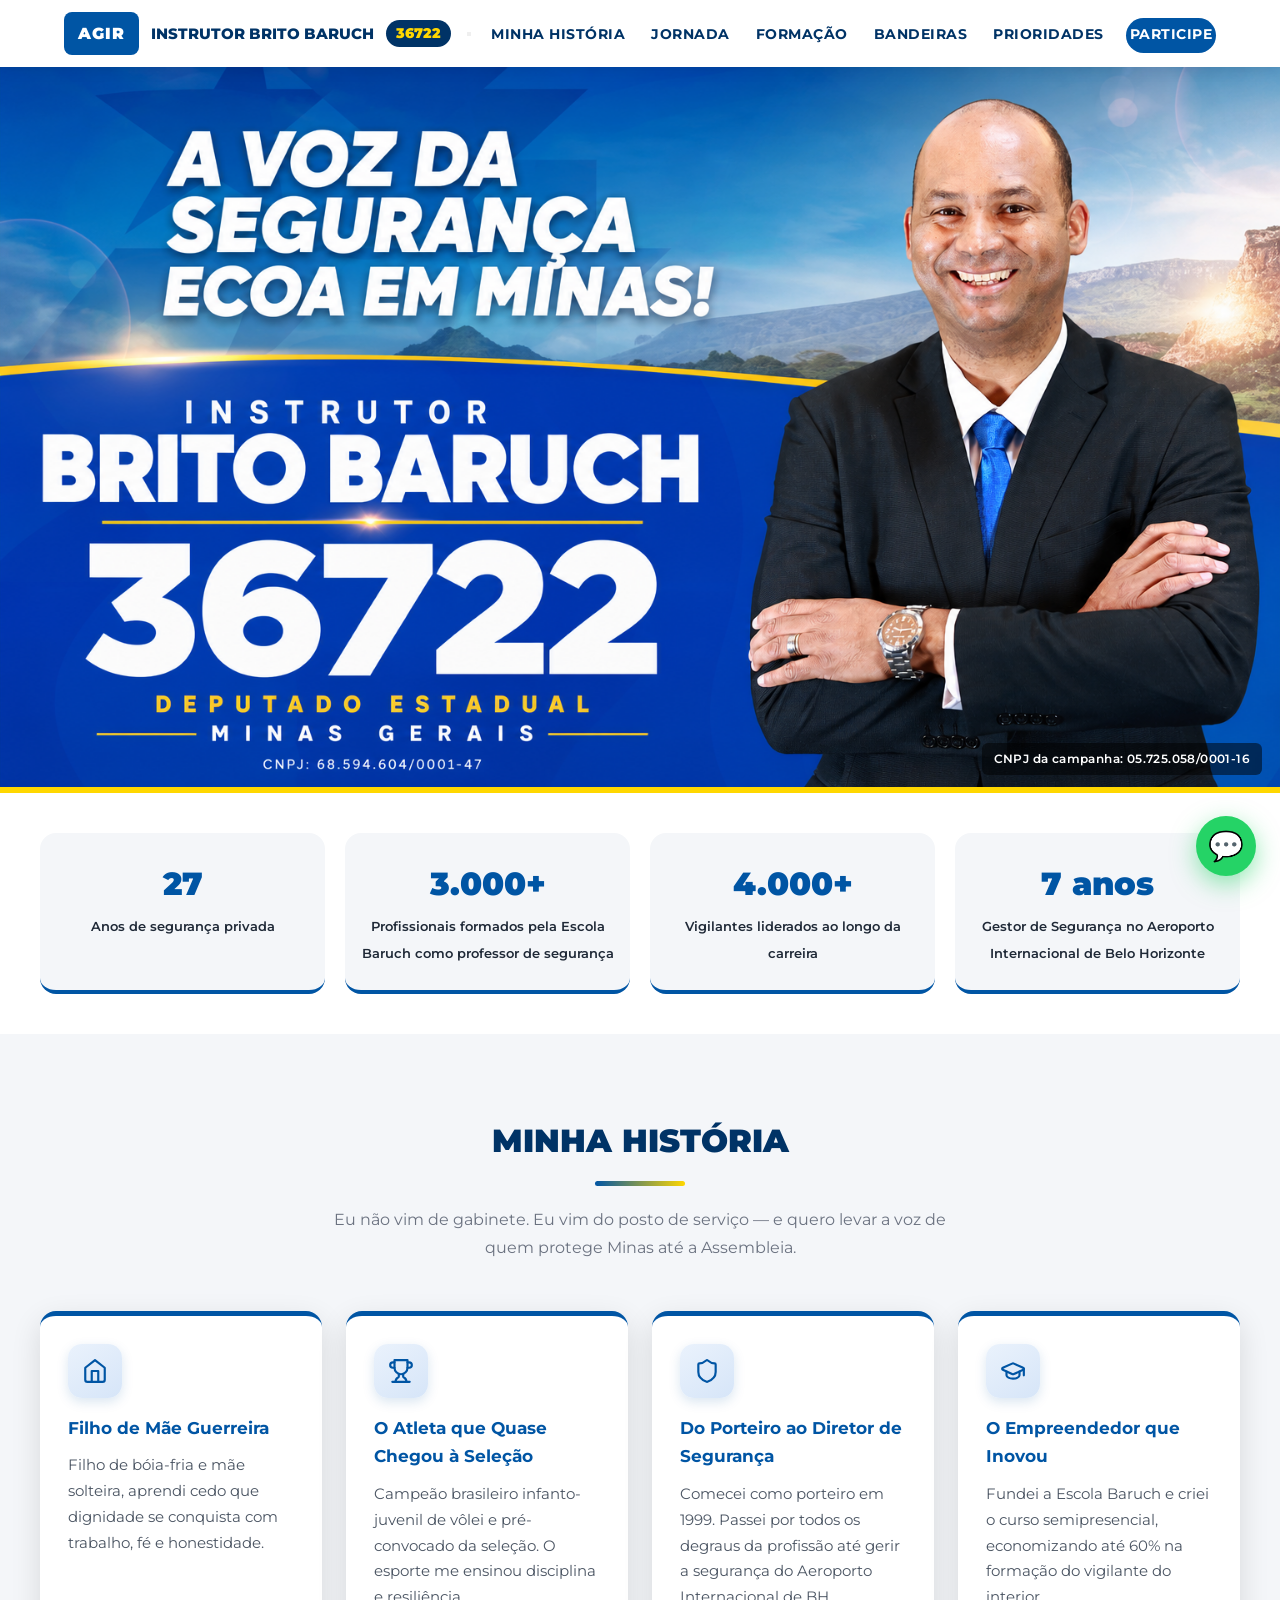
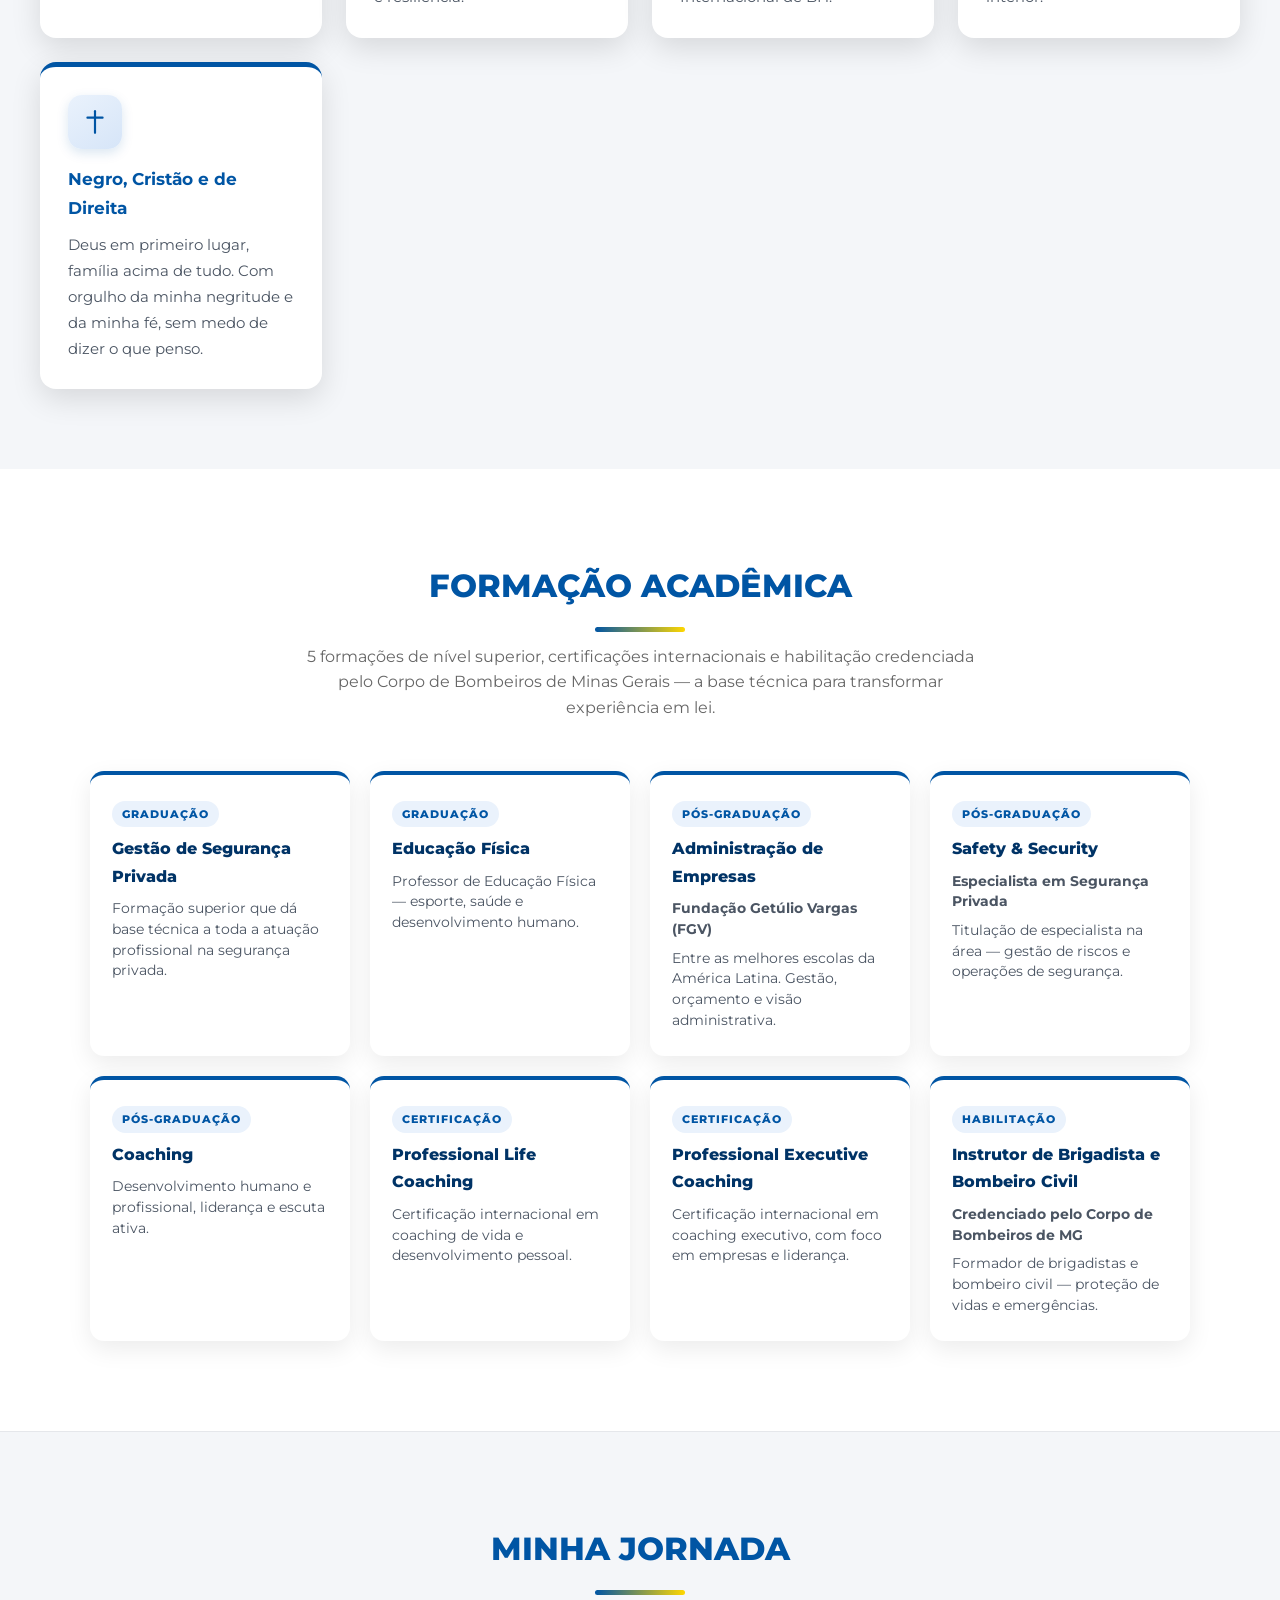
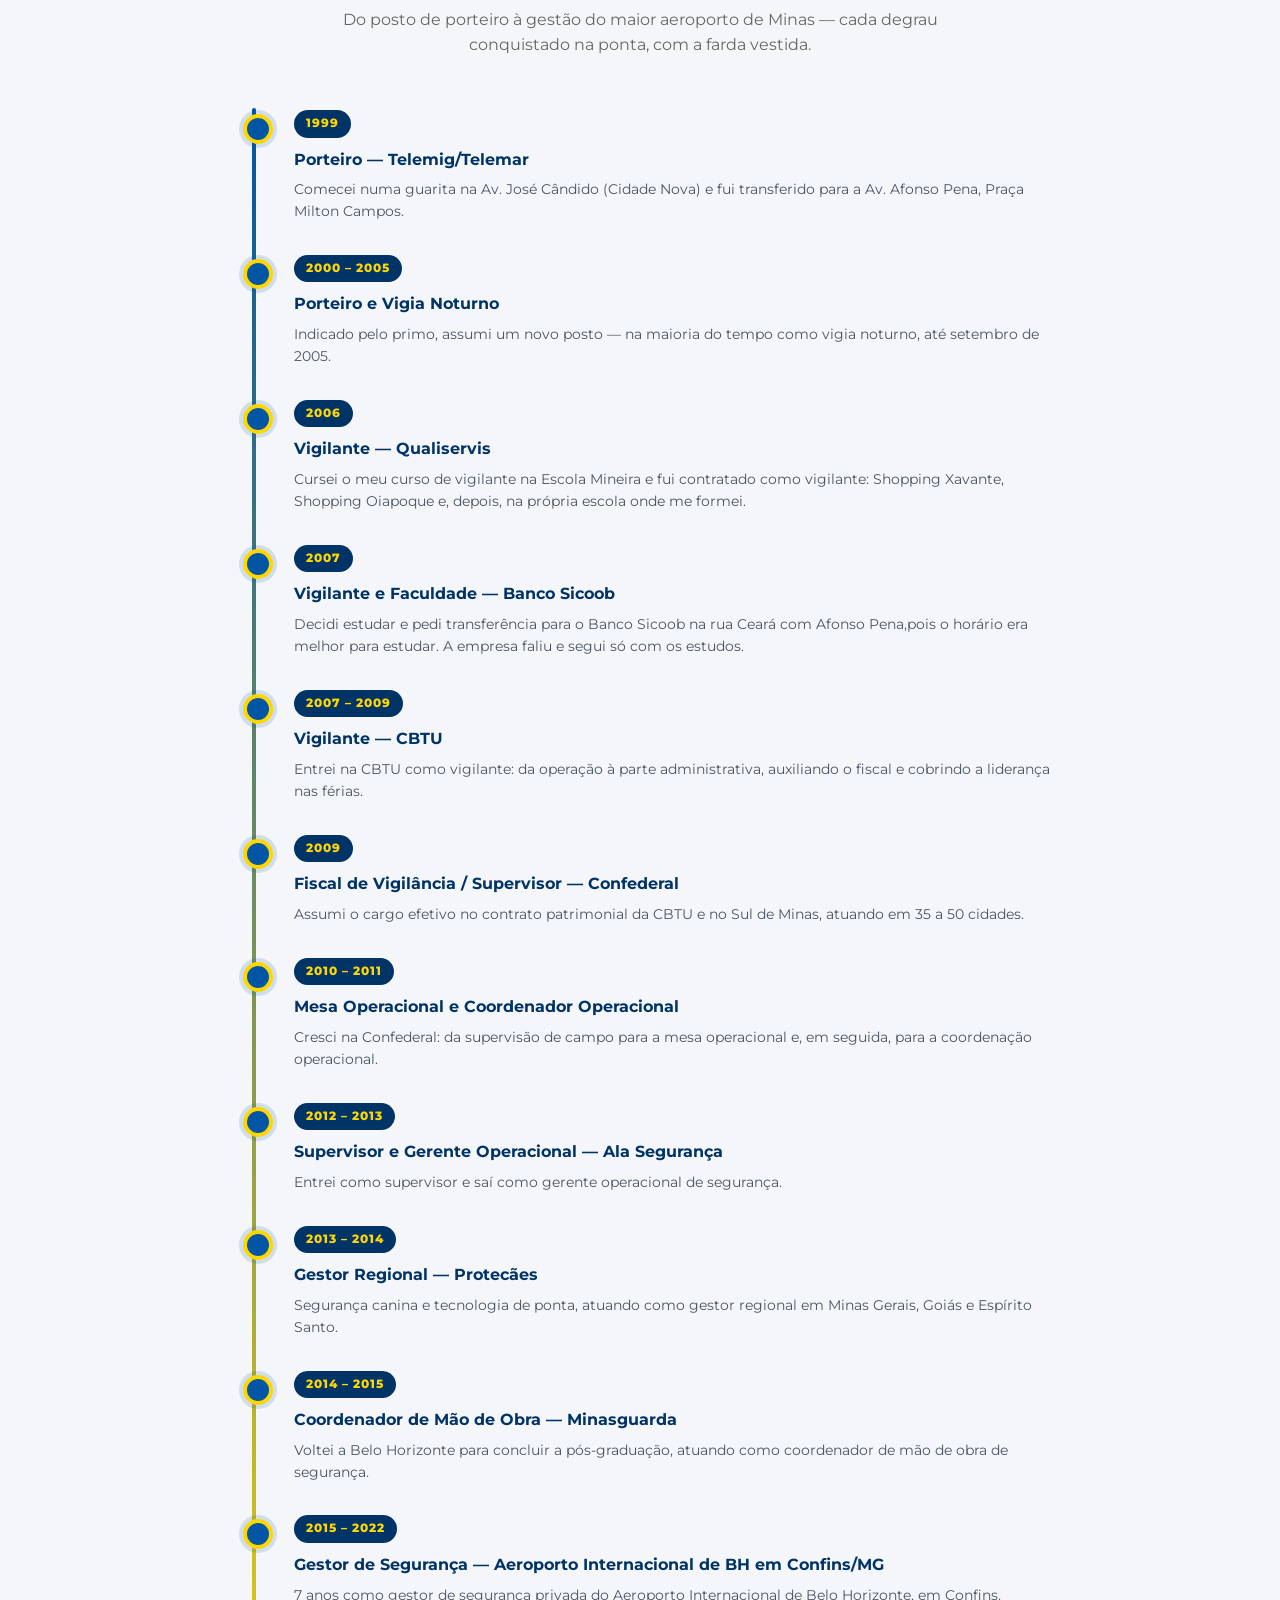
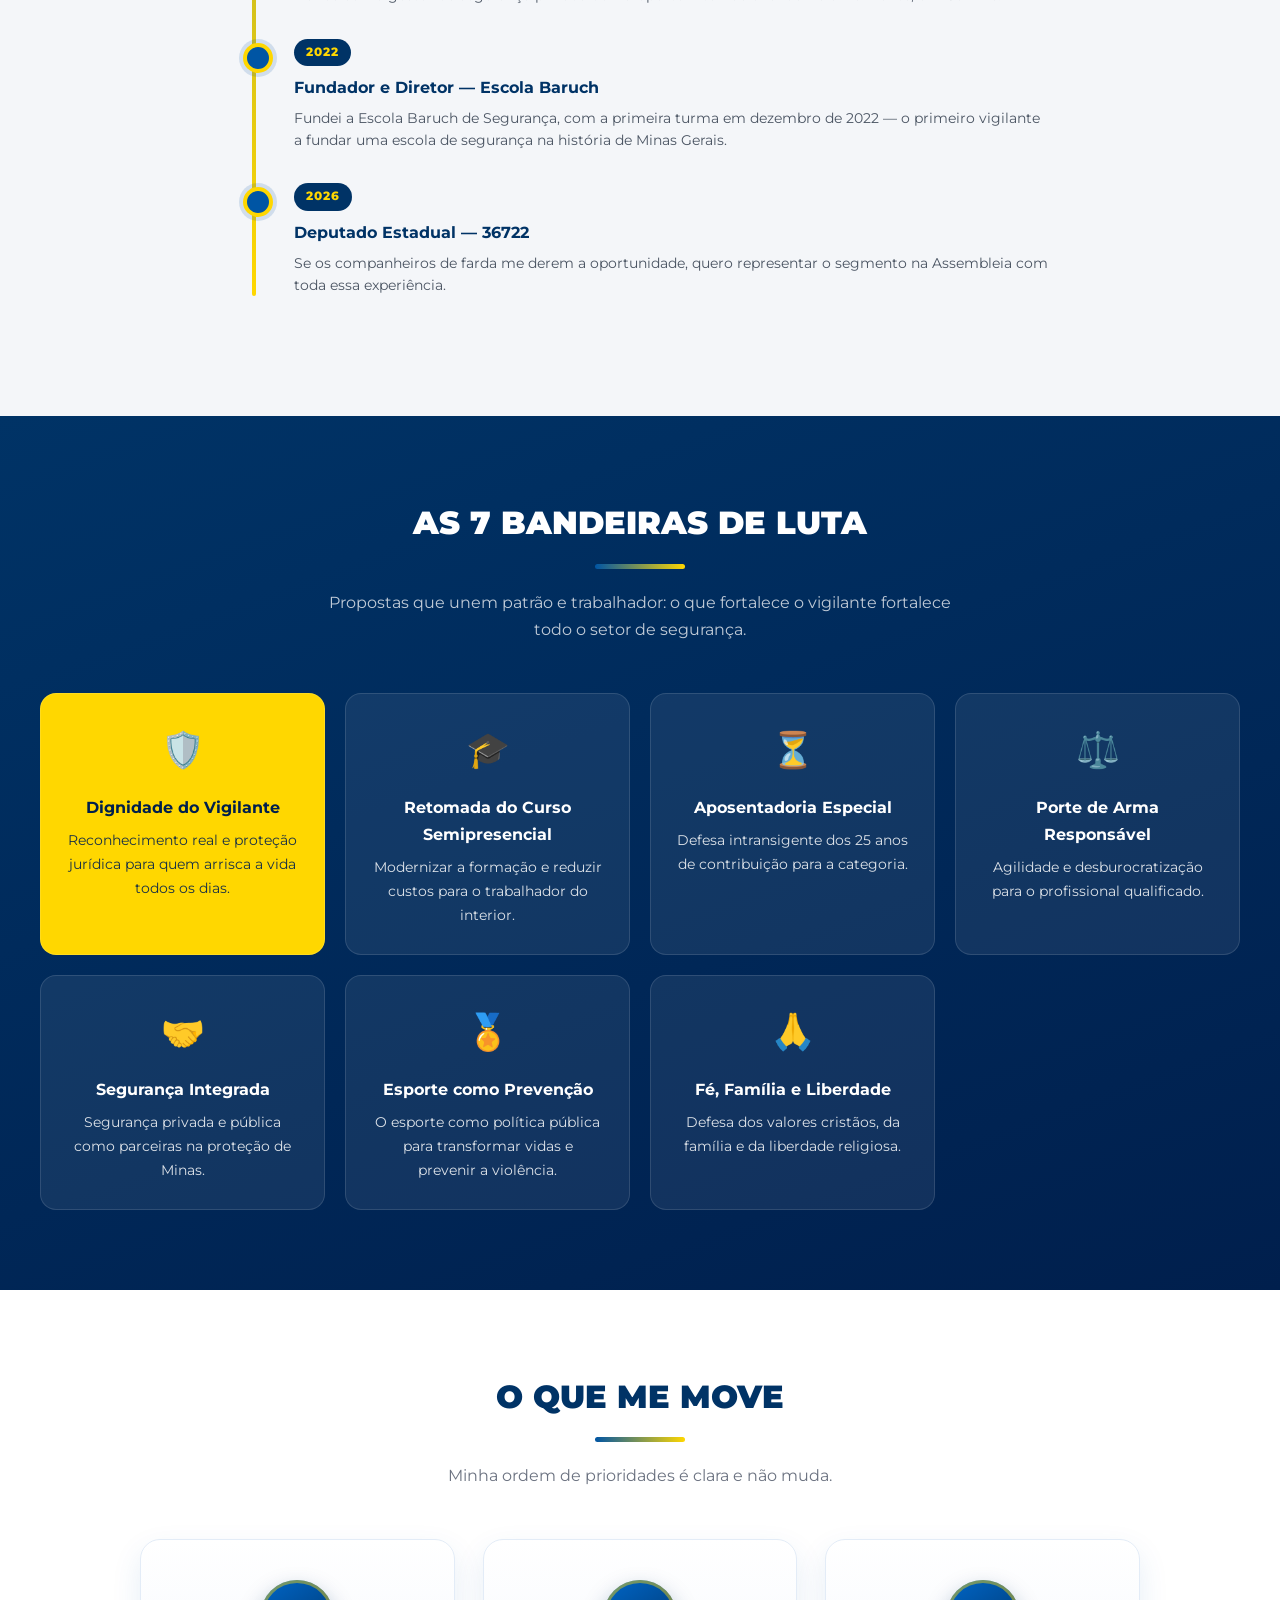
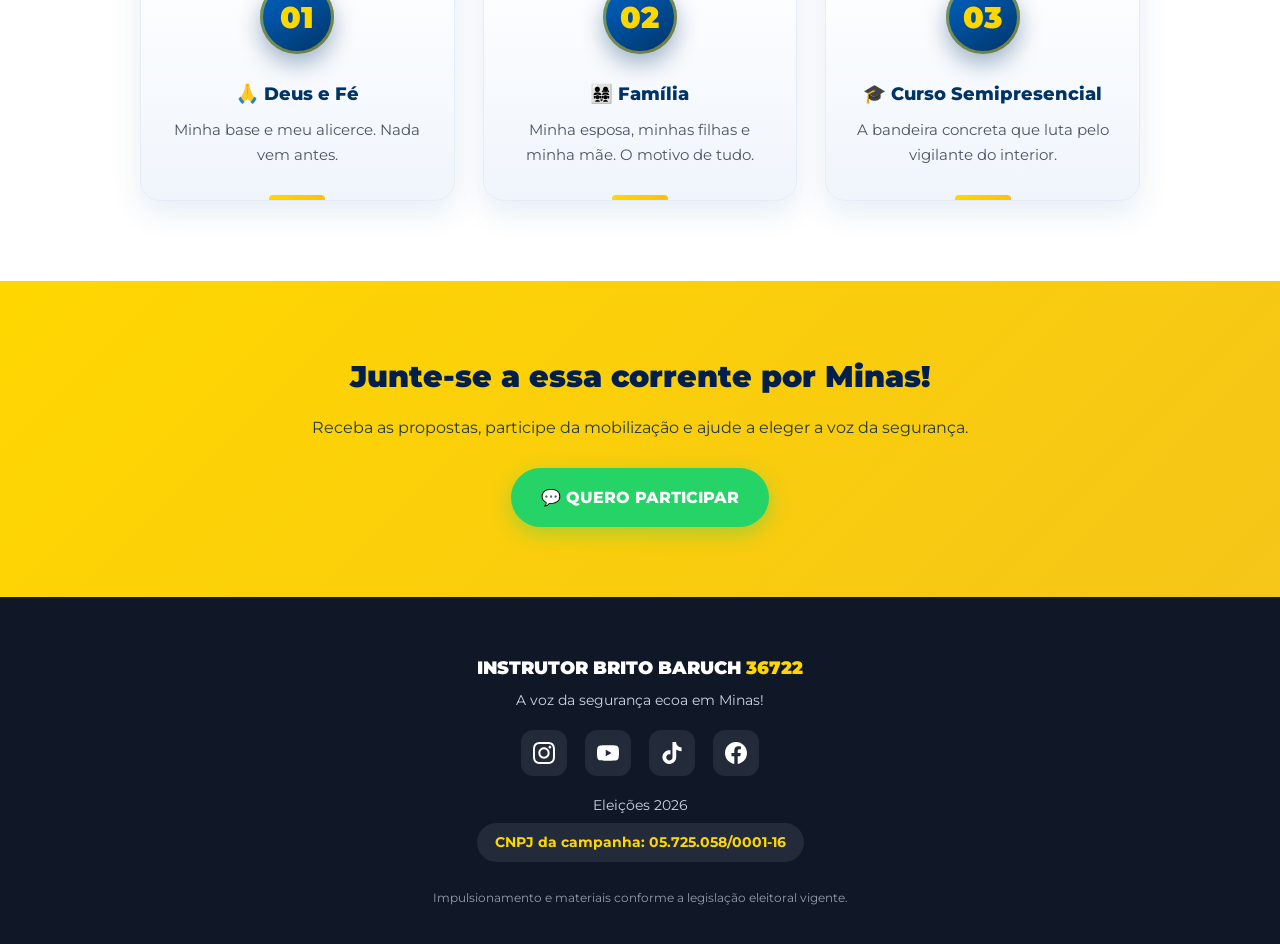
==== commit dce4689d: "Add files via upload" ====
--- a/index.html
+++ b/index.html
@@ -1,641 +1,341 @@
-<!DOCTYPE html>
-<html lang="pt-BR">
-<head>
-<meta charset="UTF-8">
-<meta name="viewport" content="width=device-width, initial-scale=1.0">
-<title>Instrutor Brito Baruch 36722 | A Voz da Segurança em Minas</title>
-<meta name="description" content="Hugo Brito (Instrutor Brito Baruch), candidato a Deputado Estadual por Minas Gerais — AGIR 36722. A voz da segurança privada na Assembleia. Retomada do curso semipresencial, dignidade do vigilante e aposentadoria especial.">
-<meta property="og:title" content="Instrutor Brito Baruch 36722 | A Voz da Segurança em Minas">
-<meta property="og:description" content="Candidato a Deputado Estadual por Minas Gerais. A voz da segurança privada na Assembleia. AGIR 36722.">
-<meta property="og:type" content="website">
-<meta property="og:url" content="https://instrutorbrito.com.br/">
-<meta property="og:image" content="assets/og-capa.jpg">
-<!-- RODAPÉ LEGAL OBRIGATÓRIO (Res. TSE 23.610): o footer já traz "CNPJ da campanha: 68.594.604/0001-47" — manter. -->
-<link rel="preconnect" href="https://fonts.googleapis.com">
-<link rel="preconnect" href="https://fonts.gstatic.com" crossorigin>
-<link href="https://fonts.googleapis.com/css2?family=Space+Grotesk:wght@400;500;600;700&family=Inter:wght@400;500;600;700&display=swap" rel="stylesheet">
-<style>
-:root{
-  --bg:#0a0e14; --bg-2:#0f151d; --surface:#131b25; --surface-2:#182230;
-  --line:rgba(255,255,255,.08); --text:#e8edf3; --muted:#8b96a8;
-  --gold:#e8b84b; --gold-2:#f4d488; --blue:#4a7dff; --green:#3ecf8e;
-  --radius:18px; --max:1180px;
-  --font-d:'Space Grotesk',sans-serif; --font-b:'Inter',sans-serif;
-}
-*{margin:0;padding:0;box-sizing:border-box}
-html{scroll-behavior:smooth}
-body{background:var(--bg);color:var(--text);font-family:var(--font-b);line-height:1.6;overflow-x:hidden}
-a{color:inherit;text-decoration:none}
-img{max-width:100%;display:block}
-.container{max-width:var(--max);margin:0 auto;padding:0 22px}
-h1,h2,h3,h4{font-family:var(--font-d);line-height:1.15;font-weight:700}
-.grad-text{background:linear-gradient(120deg,var(--gold-2),var(--gold) 60%,#c98f2a);-webkit-background-clip:text;background-clip:text;color:transparent}
-.sec{padding:96px 0}
-.sec-head{max-width:720px;margin:0 auto 56px;text-align:center}
-.sec-head .tag{display:inline-block;font-size:12px;letter-spacing:.18em;text-transform:uppercase;color:var(--gold);border:1px solid rgba(232,184,75,.35);padding:6px 14px;border-radius:100px;margin-bottom:18px;background:rgba(232,184,75,.06)}
-.sec-head h2{font-size:clamp(28px,4vw,42px);margin-bottom:14px}
-.sec-head p{color:var(--muted);font-size:17px}
-/* barra de progresso */
-.progress{position:fixed;top:0;left:0;height:3px;background:linear-gradient(90deg,var(--gold),var(--blue));width:0;z-index:1000}
-/* NAV */
-.nav{position:fixed;top:0;left:0;right:0;z-index:900;transition:.35s;padding:18px 0}
-.nav.scrolled{background:rgba(10,14,20,.85);backdrop-filter:blur(14px);border-bottom:1px solid var(--line);padding:12px 0}
-.nav .container{display:flex;align-items:center;justify-content:space-between;gap:20px}
-.logo{display:flex;align-items:center;gap:12px;font-family:var(--font-d);font-weight:700;font-size:19px}
-.logo .num{background:linear-gradient(135deg,var(--gold),#c98f2a);color:#0a0e14;font-weight:700;padding:6px 11px;border-radius:10px;font-size:17px;letter-spacing:.5px}
-.menu{display:flex;align-items:center;gap:26px;list-style:none}
-.menu a{font-size:14.5px;color:var(--muted);font-weight:500;transition:.2s;position:relative}
-.menu a:hover{color:var(--text)}
-.btn{display:inline-flex;align-items:center;gap:9px;font-weight:600;font-size:15px;padding:13px 24px;border-radius:12px;transition:.25s;cursor:pointer;border:none;font-family:var(--font-b)}
-.btn-gold{background:linear-gradient(135deg,var(--gold-2),var(--gold));color:#0a0e14;box-shadow:0 8px 24px rgba(232,184,75,.25)}
-.btn-gold:hover{transform:translateY(-2px);box-shadow:0 12px 30px rgba(232,184,75,.35)}
-.btn-ghost{background:transparent;border:1px solid var(--line);color:var(--text)}
-.btn-ghost:hover{border-color:var(--gold);color:var(--gold)}
-.burger{display:none;background:none;border:none;cursor:pointer;flex-direction:column;gap:5px;padding:6px}
-.burger span{width:26px;height:2.5px;background:var(--text);border-radius:3px;transition:.3s}
-/* HERO */
-.hero{position:relative;min-height:100vh;display:flex;align-items:center;padding:130px 0 70px;overflow:hidden}
-.hero::before{content:"";position:absolute;inset:0;background:
-  radial-gradient(900px 500px at 85% -10%,rgba(74,125,255,.16),transparent 60%),
-  radial-gradient(700px 500px at 0% 110%,rgba(232,184,75,.12),transparent 60%),
-  linear-gradient(180deg,var(--bg),var(--bg-2));z-index:-2}
-.hero-grid{position:absolute;inset:0;background-image:linear-gradient(rgba(255,255,255,.04) 1px,transparent 1px),linear-gradient(90deg,rgba(255,255,255,.04) 1px,transparent 1px);background-size:56px 56px;mask-image:radial-gradient(ellipse at center,black 30%,transparent 75%);z-index:-1}
-.hero .container{display:grid;grid-template-columns:1.05fr .95fr;gap:50px;align-items:center}
-.hero-badge{display:inline-flex;align-items:center;gap:10px;font-size:13px;letter-spacing:.12em;text-transform:uppercase;color:var(--gold);border:1px solid rgba(232,184,75,.35);padding:8px 16px;border-radius:100px;background:rgba(232,184,75,.06);margin-bottom:24px}
-.hero h1{font-size:clamp(34px,5.4vw,62px);margin-bottom:18px}
-.hero h1 .big{display:block;font-size:clamp(52px,8.5vw,104px);letter-spacing:.01em;line-height:.95;margin:6px 0 2px}
-.hero p.lead{color:var(--muted);font-size:18px;max-width:520px;margin-bottom:32px}
-.hero-cta{display:flex;gap:14px;flex-wrap:wrap;margin-bottom:44px}
-.stats{display:grid;grid-template-columns:repeat(4,1fr);gap:14px}
-.stat{background:rgba(255,255,255,.03);border:1px solid var(--line);border-radius:14px;padding:16px 14px;text-align:center}
-.stat b{display:block;font-family:var(--font-d);font-size:clamp(20px,2.6vw,30px);color:var(--gold)}
-.stat span{font-size:12.5px;color:var(--muted);line-height:1.35;display:block}
-.hero-visual{position:relative}
-.hero-frame{position:relative;border-radius:24px;overflow:hidden;border:1px solid var(--line);aspect-ratio:4/5;background:linear-gradient(160deg,#1a2433,#0d1219)}
-.hero-frame img{width:100%;height:100%;object-fit:cover}
-.hero-frame .ph{width:100%;height:100%;display:flex;align-items:center;justify-content:center;color:var(--muted);font-size:14px;text-align:center;padding:20px}
-.float-card{position:absolute;background:rgba(19,27,37,.92);backdrop-filter:blur(10px);border:1px solid var(--line);border-radius:14px;padding:14px 18px;box-shadow:0 16px 40px rgba(0,0,0,.4)}
-.float-1{top:22px;left:-26px}
-.float-2{bottom:26px;right:-18px}
-.float-card b{font-family:var(--font-d);color:var(--gold);font-size:20px;display:block}
-.float-card span{font-size:12.5px;color:var(--muted)}
-/* TICKER */
-.ticker{background:linear-gradient(90deg,#0d1118,#141c27);border-block:1px solid var(--line);padding:16px 0;overflow:hidden;white-space:nowrap}
-.ticker-track{display:inline-block;animation:tick 32s linear infinite}
-.ticker span{font-family:var(--font-d);font-weight:600;font-size:15px;letter-spacing:.06em;text-transform:uppercase;color:var(--muted);margin-right:44px}
-.ticker b{color:var(--gold)}
-@keyframes tick{from{transform:translateX(0)}to{transform:translateX(-50%)}}
-/* CAPITULOS */
-.chapters{display:grid;grid-template-columns:repeat(auto-fit,minmax(200px,1fr));gap:16px}
-.chapter{background:var(--surface);border:1px solid var(--line);border-radius:var(--radius);padding:26px 22px;transition:.3s;position:relative;overflow:hidden}
-.chapter:hover{transform:translateY(-5px);border-color:rgba(232,184,75,.4)}
-.chapter .n{font-family:var(--font-d);font-size:13px;color:var(--gold);letter-spacing:.15em;margin-bottom:12px}
-.chapter h3{font-size:19px;margin-bottom:10px}
-.chapter p{color:var(--muted);font-size:14.5px}
-/* TIMELINE */
-.timeline{position:relative;max-width:820px;margin:0 auto;padding-left:0}
-.timeline::before{content:"";position:absolute;left:50%;top:0;bottom:0;width:2px;background:linear-gradient(180deg,var(--gold),rgba(232,184,75,.1));transform:translateX(-50%)}
-.tl-item{position:relative;width:50%;padding:0 40px 46px}
-.tl-item:nth-child(odd){left:0;text-align:right}
-.tl-item:nth-child(even){left:50%}
-.tl-dot{position:absolute;top:4px;width:14px;height:14px;border-radius:50%;background:var(--gold);box-shadow:0 0 0 5px rgba(232,184,75,.15)}
-.tl-item:nth-child(odd) .tl-dot{right:-7px}
-.tl-item:nth-child(even) .tl-dot{left:-7px}
-.tl-year{font-family:var(--font-d);font-weight:700;color:var(--gold);font-size:15px;letter-spacing:.04em;margin-bottom:6px}
-.tl-item h4{font-size:17px;margin-bottom:6px}
-.tl-item p{color:var(--muted);font-size:14px}
-/* FORMACAO */
-.cards{display:grid;grid-template-columns:repeat(auto-fit,minmax(280px,1fr));gap:18px}
-.card{background:var(--surface);border:1px solid var(--line);border-radius:var(--radius);padding:26px;transition:.3s}
-.card:hover{transform:translateY(-4px);border-color:rgba(74,125,255,.45)}
-.card .badge{display:inline-block;font-size:11px;letter-spacing:.1em;text-transform:uppercase;color:var(--blue);background:rgba(74,125,255,.12);padding:4px 10px;border-radius:100px;margin-bottom:14px}
-.card h3{font-size:18px;margin-bottom:8px}
-.card p{color:var(--muted);font-size:14px}
-/* BANDEIRAS */
-.bandeiras{display:grid;grid-template-columns:repeat(auto-fit,minmax(300px,1fr));gap:18px}
-.bandeira{background:var(--surface);border:1px solid var(--line);border-radius:var(--radius);padding:28px 24px;transition:.3s;position:relative}
-.bandeira:hover{transform:translateY(-5px)}
-.bandeira.destaque{background:linear-gradient(160deg,rgba(232,184,75,.14),var(--surface));border-color:rgba(232,184,75,.5);grid-column:span 2}
-.bandeira .rank{font-family:var(--font-d);font-size:13px;color:var(--gold);letter-spacing:.15em;margin-bottom:10px}
-.bandeira .ico{font-size:30px;margin-bottom:14px;display:block}
-.bandeira h3{font-size:19px;margin-bottom:8px}
-.bandeira p{color:var(--muted);font-size:14.5px}
-.bandeira .flag{position:absolute;top:18px;right:20px;font-size:11px;letter-spacing:.1em;text-transform:uppercase;color:var(--gold);border:1px solid rgba(232,184,75,.4);padding:3px 9px;border-radius:100px}
-/* PILARES */
-.pilares{display:grid;grid-template-columns:repeat(auto-fit,minmax(280px,1fr));gap:18px}
-.pilar{background:var(--surface);border:1px solid var(--line);border-radius:var(--radius);padding:28px 24px;transition:.3s}
-.pilar:hover{border-color:rgba(232,184,75,.4);transform:translateY(-4px)}
-.pilar .ico{font-size:30px;margin-bottom:14px;display:block}
-.pilar h3{font-size:19px;margin-bottom:10px}
-.pilar p{color:var(--muted);font-size:14.5px}
-.pilar .msg{margin-top:14px;padding-top:14px;border-top:1px solid var(--line);font-family:var(--font-d);font-style:italic;color:var(--gold-2);font-size:14px}
-/* INSTITUCIONAL */
-.inst-grid{display:grid;grid-template-columns:repeat(auto-fit,minmax(300px,1fr));gap:18px}
-.inst{background:var(--surface);border:1px solid var(--line);border-radius:var(--radius);padding:28px 24px}
-.inst h3{font-size:20px;margin-bottom:10px}
-.inst p{color:var(--muted);font-size:14.5px;margin-bottom:12px}
-.inst ul{list-style:none}
-.inst li{color:var(--muted);font-size:14px;padding:5px 0 5px 22px;position:relative}
-.inst li::before{content:"✓";position:absolute;left:0;color:var(--gold)}
-/* MANDATO */
-.mandato{display:grid;grid-template-columns:repeat(auto-fit,minmax(280px,1fr));gap:18px}
-.mandato .card .ico{font-size:30px;margin-bottom:14px;display:block}
-/* ESCOLA / FOTOS */
-.fotos{display:grid;grid-template-columns:repeat(auto-fit,minmax(240px,1fr));gap:16px}
-.foto{position:relative;border-radius:16px;overflow:hidden;border:1px solid var(--line);aspect-ratio:4/3;background:linear-gradient(160deg,#1a2433,#0d1219)}
-.foto img{width:100%;height:100%;object-fit:cover;transition:.4s}
-.foto:hover img{transform:scale(1.05)}
-.foto .cap{position:absolute;bottom:0;left:0;right:0;padding:30px 16px 12px;background:linear-gradient(transparent,rgba(0,0,0,.8));font-size:13px;color:#fff}
-.foto .ph{width:100%;height:100%;display:flex;align-items:center;justify-content:center;color:var(--muted);font-size:13px;text-align:center;padding:16px}
-.depoimentos{display:grid;grid-template-columns:repeat(auto-fit,minmax(280px,1fr));gap:18px;margin-top:40px}
-.depo{background:var(--surface);border:1px solid var(--line);border-radius:var(--radius);padding:26px}
-.depo .stars{color:var(--gold);margin-bottom:12px;letter-spacing:2px}
-.depo p{color:var(--text);font-size:15px;font-style:italic;margin-bottom:16px}
-.depo b{font-size:14px;color:var(--gold)}
-.depo span{display:block;font-size:12.5px;color:var(--muted)}
-/* APOIOS */
-.apoios{display:grid;grid-template-columns:repeat(auto-fit,minmax(260px,1fr));gap:18px}
-.apoio{background:var(--surface);border:1px solid var(--line);border-radius:var(--radius);padding:28px;text-align:center}
-.apoio .ico{font-size:34px;margin-bottom:12px;display:block}
-.apoio h3{font-size:18px;margin-bottom:6px}
-.apoio p{color:var(--muted);font-size:14px}
-/* SEMANA */
-.semana{position:relative;border-radius:24px;overflow:hidden;padding:60px 40px;text-align:center;background:linear-gradient(135deg,#141c27,#1a2433);border:1px solid rgba(232,184,75,.3)}
-.semana h2{font-size:clamp(26px,4vw,40px);margin-bottom:14px}
-.semana p{color:var(--muted);max-width:640px;margin:0 auto 26px}
-.semana .datas{display:flex;gap:10px;justify-content:center;flex-wrap:wrap;margin-bottom:28px}
-.semana .datas span{background:rgba(232,184,75,.1);border:1px solid rgba(232,184,75,.3);color:var(--gold);font-family:var(--font-d);font-weight:600;padding:8px 16px;border-radius:100px;font-size:14px}
-/* CONTATO */
-.contato{display:grid;grid-template-columns:1fr 1fr;gap:44px;align-items:start}
-.contato h2{font-size:clamp(26px,3.6vw,38px);margin-bottom:14px}
-.contato p{color:var(--muted);margin-bottom:26px}
-.redes{display:flex;gap:12px;flex-wrap:wrap;margin-top:22px}
-.redes a{display:inline-flex;align-items:center;gap:8px;background:var(--surface);border:1px solid var(--line);padding:11px 18px;border-radius:12px;font-size:14px;font-weight:500;transition:.25s}
-.redes a:hover{border-color:var(--gold);color:var(--gold);transform:translateY(-2px)}
-.form{background:var(--surface);border:1px solid var(--line);border-radius:var(--radius);padding:30px}
-.form label{display:block;font-size:13.5px;color:var(--muted);margin:16px 0 7px}
-.form input,.form textarea{width:100%;background:var(--bg-2);border:1px solid var(--line);border-radius:11px;padding:13px 15px;color:var(--text);font-family:var(--font-b);font-size:15px;transition:.2s}
-.form input:focus,.form textarea:focus{outline:none;border-color:var(--gold)}
-.form textarea{resize:vertical;min-height:110px}
-.form .btn{width:100%;justify-content:center;margin-top:22px}
-.form small{display:block;color:var(--muted);font-size:12px;margin-top:12px;text-align:center}
-/* FOOTER */
-footer{border-top:1px solid var(--line);padding:44px 0 30px;background:var(--bg-2)}
-.foot-top{display:flex;justify-content:space-between;align-items:center;flex-wrap:wrap;gap:20px;margin-bottom:26px}
-.foot-num{font-family:var(--font-d);font-size:clamp(30px,4vw,44px);font-weight:700;color:var(--gold)}
-.foot-info{color:var(--muted);font-size:13.5px;line-height:1.8}
-.foot-info b{color:var(--text)}
-.foot-legal{margin-top:24px;padding-top:22px;border-top:1px solid var(--line);text-align:center;color:var(--muted);font-size:12.5px;line-height:1.8}
-/* REVEAL */
-.reveal{opacity:0;transform:translateY(26px);transition:opacity .7s ease,transform .7s ease}
-.reveal.in{opacity:1;transform:none}
-/* WAPP FLOAT */
-.wapp-float{position:fixed;bottom:22px;right:22px;z-index:950;width:58px;height:58px;border-radius:50%;background:#25d366;display:flex;align-items:center;justify-content:center;box-shadow:0 10px 28px rgba(37,211,102,.4);transition:.25s}
-.wapp-float:hover{transform:scale(1.08)}
-/* RESPONSIVO */
-@media(max-width:960px){
-  .hero .container{grid-template-columns:1fr;gap:40px}
-  .hero-visual{max-width:420px;margin:0 auto}
-  .stats{grid-template-columns:repeat(2,1fr)}
-  .timeline::before{left:12px}
-  .tl-item{width:100%;left:0!important;text-align:left!important;padding:0 0 40px 44px}
-  .tl-item .tl-dot{left:5px!important;right:auto!important}
-  .contato{grid-template-columns:1fr}
-  .bandeira.destaque{grid-column:span 1}
-}
-@media(max-width:760px){
-  .menu{position:fixed;inset:0;background:rgba(10,14,20,.98);flex-direction:column;justify-content:center;gap:30px;transform:translateX(100%);transition:.4s;z-index:990}
-  .menu.open{transform:none}
-  .menu a{font-size:20px}
-  .burger{display:flex;z-index:1000}
-  .nav .btn{display:none}
-  .sec{padding:70px 0}
-}
-</style>
-</head>
-<body>
-<div class="progress" id="progress"></div>
-
-<!-- ============ NAV ============ -->
-<nav class="nav" id="nav">
-  <div class="container">
-    <a href="#inicio" class="logo"><span class="num">36722</span> Instrutor Brito Baruch</a>
-    <ul class="menu" id="menu">
-      <li><a href="#historia">História</a></li>
-      <li><a href="#jornada">Jornada</a></li>
-      <li><a href="#formacao">Formação</a></li>
-      <li><a href="#bandeiras">Bandeiras</a></li>
-      <li><a href="#mandato">Mandato</a></li>
-      <li><a href="#escola">Escola Baruch</a></li>
-      <li><a href="#contato">Participe</a></li>
-    </ul>
-    <a class="btn btn-gold" href="https://wa.me/553120940722?text=OI%20vim%20do%20site" target="_blank" rel="noopener">💬 Fale com a gente</a>
-    <button class="burger" id="burger" aria-label="Menu"><span></span><span></span><span></span></button>
-  </div>
-</nav>
-
-<!-- ============ HERO ============ -->
-<header class="hero" id="inicio">
-  <div class="hero-grid"></div>
-  <div class="container">
-    <div>
-      <span class="hero-badge">AGIR · Deputado Estadual · Minas Gerais</span>
-      <h1>A voz da segurança<br>ecoa em <span class="grad-text">Minas!</span>
-        <span class="big grad-text">36722</span>
-      </h1>
-      <p class="lead">Eu não vim de gabinete. Eu vim do posto de serviço — e quero levar a voz de quem protege Minas até a Assembleia.</p>
-      <div class="hero-cta">
-        <a class="btn btn-gold" href="https://wa.me/553120940722?text=OI%20vim%20do%20site" target="_blank" rel="noopener">💬 Quero participar</a>
-        <a class="btn btn-ghost" href="#bandeiras">Conheça as 7 bandeiras</a>
-      </div>
-      <div class="stats">
-        <div class="stat"><b data-count="27">0</b><span>anos de segurança privada</span></div>
-        <div class="stat"><b data-count="3000">0</b><span>profissionais formados pela Escola Baruch</span></div>
-        <div class="stat"><b data-count="4000">0</b><span>vigilantes liderados na carreira</span></div>
-        <div class="stat"><b data-count="7">0</b><span>anos gerindo o Aeroporto de Confins</span></div>
-      </div>
-    </div>
-    <div class="hero-visual">
-      <div class="hero-frame">
-        <!-- FOTO: foto principal do candidato com farda. Salve em assets/candidato.jpg -->
-        <img src="assets/candidato.jpg" alt="Instrutor Brito Baruch 36722">
-      </div>
-      <div class="float-card float-1"><b>3.000+</b><span>alunos formados</span></div>
-      <div class="float-card float-2"><b>60%</b><span>de economia na formação</span></div>
-    </div>
-  </div>
-</header>
-
-<!-- ============ TICKER ============ -->
-<div class="ticker"><div class="ticker-track" id="ticker">
-  <span><b>Retomada do Curso Semipresencial</b></span><span>Dignidade do Vigilante</span><span>Aposentadoria Especial</span><span>Porte de Arma Responsável</span><span>Segurança Integrada</span><span>Educação Política e Cidadania</span><span>Elevação do Padrão do Setor</span>
-</div></div>
-
-<!-- ============ HISTÓRIA ============ -->
-<section class="sec" id="historia">
-  <div class="container">
-    <div class="sec-head reveal">
-      <span class="tag">Minha História</span>
-      <h2>Do posto de serviço à Assembleia</h2>
-      <p>Cinco capítulos que contam quem eu sou, de onde vim e o que me move.</p>
-    </div>
-    <div class="chapters">
-      <div class="chapter reveal"><span class="n">CAP. 01</span><h3>Filho de Mãe Guerreira</h3><p>Filho de bóia-fria e mãe solteira, aprendi cedo que dignidade se conquista com trabalho, fé e honestidade.</p></div>
-      <div class="chapter reveal"><span class="n">CAP. 02</span><h3>O Atleta da Seleção</h3><p>Campeão brasileiro infanto-juvenil de vôlei e pré-convocado da Seleção. O esporte me ensinou disciplina e resiliência.</p></div>
-      <div class="chapter reveal"><span class="n">CAP. 03</span><h3>Do Posto à Direção</h3><p>Comecei como porteiro em 1999 e passei por todos os degraus até gerir a segurança do Aeroporto Internacional de BH.</p></div>
-      <div class="chapter reveal"><span class="n">CAP. 04</span><h3>O Empreendedor Inovador</h3><p>Fundei a Escola Baruch e criei o curso semipresencial, economizando até 60% na formação do vigilante do interior.</p></div>
-      <div class="chapter reveal"><span class="n">CAP. 05</span><h3>Negro, Cristão e de Direita</h3><p>Deus em primeiro lugar, família acima de tudo. Com orgulho da minha negritude e da minha fé, sem medo de dizer o que penso.</p></div>
-    </div>
-  </div>
-</section>
-
-<!-- ============ JORNADA ============ -->
-<section class="sec" id="jornada" style="background:var(--bg-2)">
-  <div class="container">
-    <div class="sec-head reveal">
-      <span class="tag">Minha Jornada</span>
-      <h2>Da guarita ao maior aeroporto de Minas</h2>
-      <p>Cada degrau conquistado na ponta, com a farda vestida.</p>
-    </div>
-    <div class="timeline">
-      <div class="tl-item reveal"><span class="tl-dot"></span><div class="tl-year">1999</div><h4>Porteiro — Telemig/Telemar</h4><p>Comecei numa guarita na Av. José Cândido (Cidade Nova) e fui transferido para a Av. Afonso Pena, Praça Milton Campos.</p></div>
-      <div class="tl-item reveal"><span class="tl-dot"></span><div class="tl-year">2000 – 2005</div><h4>Porteiro e Vigia Noturno</h4><p>Indicado pelo primo, assumi um novo posto — na maioria do tempo como vigia noturno, até setembro de 2005.</p></div>
-      <div class="tl-item reveal"><span class="tl-dot"></span><div class="tl-year">2006</div><h4>Vigilante — Qualiservis</h4><p>Cursei meu curso de vigilante e fui contratado: Shopping Xavante, Shopping Oiapoque e, depois, na própria escola onde me formei.</p></div>
-      <div class="tl-item reveal"><span class="tl-dot"></span><div class="tl-year">2007</div><h4>Vigilante e Faculdade — Banco Sicoob</h4><p>Decidi estudar e pedi transferência para o Banco Sicoob, pois o horário era melhor para estudar. A empresa faliu e segui só com os estudos.</p></div>
-      <div class="tl-item reveal"><span class="tl-dot"></span><div class="tl-year">2007 – 2009</div><h4>Vigilante — CBTU</h4><p>Da operação à parte administrativa, auxiliando o fiscal e cobrindo a liderança nas férias.</p></div>
-      <div class="tl-item reveal"><span class="tl-dot"></span><div class="tl-year">2009</div><h4>Fiscal / Supervisor — Confederal</h4><p>Assumi o cargo efetivo no contrato patrimonial da CBTU e no Sul de Minas, atuando em 35 a 50 cidades.</p></div>
-      <div class="tl-item reveal"><span class="tl-dot"></span><div class="tl-year">2010 – 2011</div><h4>Mesa Operacional e Coordenador</h4><p>Cresci da supervisão de campo para a mesa operacional e, em seguida, para a coordenação operacional.</p></div>
-      <div class="tl-item reveal"><span class="tl-dot"></span><div class="tl-year">2012 – 2013</div><h4>Supervisor e Gerente — Ala Segurança</h4><p>Entrei como supervisor e saí como gerente operacional de segurança.</p></div>
-      <div class="tl-item reveal"><span class="tl-dot"></span><div class="tl-year">2013 – 2014</div><h4>Gestor Regional — Protecães</h4><p>Segurança canina e tecnologia de ponta, atuando em Minas Gerais, Goiás e Espírito Santo.</p></div>
-      <div class="tl-item reveal"><span class="tl-dot"></span><div class="tl-year">2014 – 2015</div><h4>Coordenador — Minasguarda</h4><p>Voltei a BH para concluir a pós-graduação, atuando como coordenador de mão de obra de segurança.</p></div>
-      <div class="tl-item reveal"><span class="tl-dot"></span><div class="tl-year">2015 – 2022</div><h4>Gestor de Segurança — Aeroporto de Confins</h4><p>7 anos como gestor de segurança privada do Aeroporto Internacional de Belo Horizonte.</p></div>
-      <div class="tl-item reveal"><span class="tl-dot"></span><div class="tl-year">2022</div><h4>Fundador — Escola Baruch</h4><p>O primeiro vigilante a fundar uma escola de segurança na história de Minas Gerais, com a primeira turma em dezembro de 2022.</p></div>
-      <div class="tl-item reveal"><span class="tl-dot"></span><div class="tl-year">2026</div><h4>Deputado Estadual — 36722</h4><p>Se os companheiros de farda me derem a oportunidade, quero representar o segmento na Assembleia com toda essa experiência.</p></div>
-    </div>
-  </div>
-</section>
-
-<!-- ============ FORMAÇÃO ============ -->
-<section class="sec" id="formacao">
-  <div class="container">
-    <div class="sec-head reveal">
-      <span class="tag">Formação Acadêmica</span>
-      <h2>Autoridade técnica para transformar experiência em lei</h2>
-      <p>Formações de nível superior, certificações internacionais e habilitação credenciada pelo Corpo de Bombeiros de Minas Gerais.</p>
-    </div>
-    <div class="cards">
-      <div class="card reveal"><span class="badge">Graduação</span><h3>Gestão de Segurança Privada</h3><p>Formação superior que dá base técnica a toda a atuação profissional na segurança privada.</p></div>
-      <div class="card reveal"><span class="badge">Graduação · CREF</span><h3>Educação Física</h3><p>Professor de Educação Física — esporte, saúde e desenvolvimento humano.</p></div>
-      <div class="card reveal"><span class="badge">Pós-graduação · FGV</span><h3>Administração de Empresas</h3><p>Fundação Getulio Vargas — gestão, orçamento e visão administrativa.</p></div>
-      <div class="card reveal"><span class="badge">Pós-graduação</span><h3>Safety &amp; Security</h3><p>Especialista em Segurança Privada — gestão de riscos e operações de segurança.</p></div>
-      <div class="card reveal"><span class="badge">Pós-graduação</span><h3>Coaching</h3><p>Desenvolvimento humano e profissional, liderança e escuta ativa.</p></div>
-      <div class="card reveal"><span class="badge">Certificação</span><h3>Life &amp; Executive Coaching</h3><p>Certificações internacionais em coaching de vida e coaching executivo.</p></div>
-      <div class="card reveal"><span class="badge">Habilitação · CBMMG</span><h3>Instrutor de Brigadista e Bombeiro Civil</h3><p>Credenciado pelo Corpo de Bombeiros de MG — APH e Primeiros Socorros.</p></div>
-    </div>
-  </div>
-</section>
-
-<!-- ============ BANDEIRAS ============ -->
-<section class="sec" id="bandeiras" style="background:var(--bg-2)">
-  <div class="container">
-    <div class="sec-head reveal">
-      <span class="tag">As 7 Bandeiras de Luta</span>
-      <h2>O que fortalece o vigilante fortalece todo o setor</h2>
-      <p>Propostas que unem patrão e trabalhador, na ordem de prioridade da campanha.</p>
-    </div>
-    <div class="bandeiras">
-      <div class="bandeira destaque reveal"><span class="flag">Carro-chefe</span><span class="rank">BANDEIRA Nº 1</span><span class="ico">🎓</span><h3>Retomada do Curso Semipresencial</h3><p>Combate aos efeitos da Portaria 24/2026 para modernizar a formação e gerar economia de até 60% ao trabalhador do interior.</p></div>
-      <div class="bandeira reveal"><span class="rank">BANDEIRA Nº 2</span><span class="ico">🛡️</span><h3>Dignidade do Vigilante</h3><p>Reconhecimento real e proteção jurídica para quem arrisca a vida todos os dias.</p></div>
-      <div class="bandeira reveal"><span class="rank">BANDEIRA Nº 3</span><span class="ico">⏳</span><h3>Aposentadoria Especial</h3><p>Defesa intransigente dos 25 anos de contribuição para a categoria.</p></div>
-      <div class="bandeira reveal"><span class="rank">BANDEIRA Nº 4</span><span class="ico">⚖️</span><h3>Porte de Arma Responsável</h3><p>Agilidade e desburocratização para o profissional qualificado, com segurança jurídica no trânsito e na folga.</p></div>
-      <div class="bandeira reveal"><span class="rank">BANDEIRA Nº 5</span><span class="ico">🤝</span><h3>Segurança Integrada</h3><p>Segurança privada e pública como parceiras na proteção de Minas, sem sobreposição de funções.</p></div>
-      <div class="bandeira reveal"><span class="rank">BANDEIRA Nº 6</span><span class="ico">🗳️</span><h3>Educação Política e Cidadania</h3><p>Formação cidadã e consciência política para valorizar a categoria e o setor.</p></div>
-      <div class="bandeira reveal"><span class="rank">BANDEIRA Nº 7</span><span class="ico">📈</span><h3>Elevação do Padrão do Setor</h3><p>Fiscalização contra a clandestinidade, equipamentos completos e convênios de benefícios para a categoria.</p></div>
-    </div>
-  </div>
-</section>
-
-<!-- ============ PILARES PESSOAIS ============ -->
-<section class="sec" id="pilares">
-  <div class="container">
-    <div class="sec-head reveal">
-      <span class="tag">O que me move</span>
-      <h2>Pilares de identidade e ação social</h2>
-      <p>A frente pessoal que humaniza a luta e conecta com o eleitorado amplo.</p>
-    </div>
-    <div class="pilares">
-      <div class="pilar reveal"><span class="ico">🏐</span><h3>O Esporte que Salva</h3><p>Fortalecimento do esporte escolar e dos Jogos Abertos de MG, contraturno para prevenção às drogas e valorização do professor de Educação Física.</p><div class="msg">"O esporte que me salvou vai salvar a próxima geração."</div></div>
-      <div class="pilar reveal"><span class="ico">🙏</span><h3>Fé e Família: a Base de Tudo</h3><p>Defesa da liberdade religiosa, proteção à maternidade e à terceira idade, e fortalecimento do núcleo familiar.</p><div class="msg">"A fé é o alicerce; a família é o sentido da luta."</div></div>
-      <div class="pilar reveal"><span class="ico">✊🏾</span><h3>Negro com Orgulho e Propósito</h3><p>Combate à discriminação racial pelo mérito e pela igualdade de oportunidades, com canais de denúncia nas escolas.</p><div class="msg">"Negritude como força e superação, pautada pelo trabalho e pela fé."</div></div>
-      <div class="pilar reveal"><span class="ico">👩‍👧</span><h3>Mulheres que Sustentam</h3><p>Valorização da mulher trabalhadora, combate à violência doméstica e reconhecimento das mães solteiras.</p><div class="msg">"Quem sustenta a minha história são mulheres — e eu vou proteger as mulheres de Minas."</div></div>
-      <div class="pilar reveal"><span class="ico">🩺</span><h3>Formação que Salva Vidas</h3><p>Incentivo ao ensino técnico, disseminação de primeiros socorros (APH) em escolas e empresas, e fomento ao empreendedorismo.</p><div class="msg">"Mentor e formador de cidadãos preparados para salvar vidas."</div></div>
-    </div>
-  </div>
-</section>
-
-<!-- ============ INSTITUCIONAL ============ -->
-<section class="sec" id="institucional" style="background:var(--bg-2)">
-  <div class="container">
-    <div class="sec-head reveal">
-      <span class="tag">Forças de Segurança</span>
-      <h2>Quem salva vidas merece quem luta por eles</h2>
-      <p>Compromisso com a integração entre a segurança privada e todas as forças que protegem o cidadão mineiro.</p>
-    </div>
-    <div class="inst-grid">
-      <div class="inst reveal"><h3>🚒 Bombeiro Civil e Militar de Minas</h3><p>Instrutor de brigadista profissional, formado junto ao CBMMG. Homenagem permanente a quem arrisca a vida pelo próximo.</p><ul><li>Valorização e regulamentação do bombeiro civil</li><li>Fortalecimento do efetivo do bombeiro militar</li><li>Investimento em equipamentos e estrutura</li></ul></div>
-      <div class="inst reveal"><h3>🛡️ Guardas Municipais</h3><p>Conexão real com as guardas de Belo Horizonte, Contagem e Betim, que protegem patrimônio, escolas e comunidades.</p><ul><li>Valorização e estruturação das guardas</li><li>Capacitação e condições dignas de trabalho</li><li>Reconhecimento do papel na proteção das cidades</li></ul></div>
-      <div class="inst reveal"><h3>⚖️ Polícia Penal</h3><p>Categoria essencial (EC 104/2019) que ainda sofre com o sucateamento na custódia e ressocialização.</p><ul><li>Valorização e estruturação da polícia penal</li><li>Investimento em efetivo e infraestrutura</li><li>Reconhecimento do papel no sistema prisional</li></ul></div>
-      <div class="inst reveal"><h3>🤝 Segurança Pública Forte</h3><p>Onde a segurança pública chega, o Estado protege. Onde não alcança, a segurança privada complementa.</p><ul><li>Fortalecimento de PM, PC e GCM</li><li>Investimento em tecnologia e inteligência</li><li>Integração operacional sem sobreposição de funções</li></ul></div>
-    </div>
-  </div>
-</section>
-
-<!-- ============ MANDATO ============ -->
-<section class="sec" id="mandato">
-  <div class="container">
-    <div class="sec-head reveal">
-      <span class="tag">Como será o mandato</span>
-      <h2>Uma estrutura institucional para o setor</h2>
-      <p>Três instâncias complementares para dar voz, dados e participação à segurança privada na ALMG.</p>
-    </div>
-    <div class="mandato">
-      <div class="card reveal"><span class="ico">🏛️</span><h3>Frente Parlamentar da Segurança Privada</h3><p>Instância de articulação política na Assembleia Legislativa de Minas Gerais.</p></div>
-      <div class="card reveal"><span class="ico">🎯</span><h3>Centro de Referência da Segurança Privada (CRESP)</h3><p>Coração técnico do mandato, focado em capacitação, dados e orientação para a categoria.</p></div>
-      <div class="card reveal"><span class="ico">🗣️</span><h3>Comissão de Segurança Privada (CSP)</h3><p>Fórum de participação para empresas, vigilantes e escolas, presidido pelo deputado.</p></div>
-    </div>
-  </div>
-</section>
-
-<!-- ============ ESCOLA BARUCH ============ -->
-<section class="sec" id="escola" style="background:var(--bg-2)">
-  <div class="container">
-    <div class="sec-head reveal">
-      <span class="tag">Escola Baruch</span>
-      <h2>Formação que transforma vidas</h2>
-      <p>O primeiro vigilante a fundar uma escola de segurança na história de Minas Gerais. Mais de 3.000 profissionais formados.</p>
-    </div>
-    <div class="fotos">
-      <!-- FOTO: coloque aqui suas fotos dos cursos semipresenciais. Ex.: assets/curso-1.jpg, assets/curso-2.jpg... -->
-      <div class="foto reveal"><div style="width:100%;height:100%;min-height:220px;background:linear-gradient(135deg,#123a75,#0b2b5b);display:flex;align-items:center;justify-content:center;font-size:44px">🎓</div><div class="cap">Turma de curso semipresencial</div></div>
-      <div class="foto reveal"><div style="width:100%;height:100%;min-height:220px;background:linear-gradient(135deg,#123a75,#0b2b5b);display:flex;align-items:center;justify-content:center;font-size:44px">🛡️</div><div class="cap">Aula prática de segurança</div></div>
-      <div class="foto reveal"><div style="width:100%;height:100%;min-height:220px;background:linear-gradient(135deg,#123a75,#0b2b5b);display:flex;align-items:center;justify-content:center;font-size:44px">🎖️</div><div class="cap">Formatura de vigilantes</div></div>
-      <div class="foto reveal"><div style="width:100%;height:100%;min-height:220px;background:linear-gradient(135deg,#123a75,#0b2b5b);display:flex;align-items:center;justify-content:center;font-size:44px">📚</div><div class="cap">Instrutor Brito em sala de aula</div></div>
-    </div>
-    <div class="depoimentos">
-      <!-- ATENCAO: depoimentos ILUSTRATIVOS — trocar pelos reais (prints Google Maps 4,9 estrelas) -->
-      <div class="depo reveal"><div class="stars">★★★★★</div><p>"O curso semipresencial mudou minha vida — consegui me formar sem sair da minha cidade e sem gastar o que não tinha."</p><b>Vigilante formado</b><span>Interior de Minas Gerais</span></div>
-      <div class="depo reveal"><div class="stars">★★★★★</div><p>"O Instrutor Brito é a prova viva de que dá para subir na profissão com trabalho e estudo. Ele conhece a nossa realidade."</p><b>Supervisor de segurança</b><span>Belo Horizonte</span></div>
-      <div class="depo reveal"><div class="stars">★★★★★</div><p>"Quem viveu a farda como ele sabe o que a categoria precisa. É essa voz que queremos na Assembleia."</p><b>Porteiro e vigia</b><span>Região Metropolitana de BH</span></div>
-    </div>
-  </div>
-</section>
-
-<!-- ============ APOIOS ============ -->
-<section class="sec" id="apoios">
-  <div class="container">
-    <div class="sec-head reveal">
-      <span class="tag">Apoios</span>
-      <h2>Uma ponte entre Minas e Brasília</h2>
-      <p>Alinhamento estratégico para que as pautas da segurança privada mineira tenham ressonância no Congresso Nacional.</p>
-    </div>
-    <div class="apoios">
-      <div class="apoio reveal"><span class="ico">🤝</span><h3>Grupo Avante + AGIR</h3><p>Alinhamento político sob a liderança do deputado federal Tibé.</p></div>
-      <div class="apoio reveal"><span class="ico">🏛️</span><h3>Deputado Federal Tibé</h3><p>Conexão vital para a atuação legislativa coordenada entre as esferas estadual e federal.</p></div>
-      <div class="apoio reveal"><span class="ico">🌆</span><h3>Vereador Irlan Melo</h3><p>Relação pautada pela gratidão institucional e respeito mútuo em Belo Horizonte.</p></div>
-    </div>
-  </div>
-</section>
-
-<!-- ============ LIVES DA RETA FINAL ============ -->
-<section class="sec" id="semana">
-  <div class="container">
-    <div class="semana reveal">
-      <span class="tag">Reta final</span>
-      <h2>Lives da Reta Final</h2>
-      <p>Duas noites ao vivo com o instrutor Brito Baruch — a categoria e a família em foco.</p>
-      <div class="datas"><span>02/10 · 20h — A categoria (vigilante/Portaria 24)</span><span>03/10 · 20h — Família, fé e segurança + plano de mandato</span></div>
-      <a class="btn btn-gold" href="https://wa.me/553120940722?text=OI%20quero%20a%20live" target="_blank" rel="noopener">💬 Quero o link da live</a>
-    </div>
-  </div>
-</section>
-
-<!-- ============ COMUNIDADE ============ -->
-<section class="sec" id="comunidade">
-  <div class="container">
-    <div class="semana reveal">
-      <span class="tag">Entre agora</span>
-      <h2>Comunidade da Categoria</h2>
-      <p>O canal onde a segurança privada de Minas se organiza: avisos, lives, a luta da Portaria 24 e o que rolar de importante — direto no seu WhatsApp.</p>
-      <div class="datas"><span>🛡️ Vigilantes e famílias</span><span>📺 Links das lives em primeira mão</span><span>⚖️ Avisos da categoria</span></div>
-      <a class="btn btn-gold" href="https://whatsapp.com/channel/0029VbDi5Tm6hENyi4OJos2A" target="_blank" rel="noopener">💬 QUERO ENTRAR NA COMUNIDADE</a>
-    </div>
-  </div>
-</section>
-
-<!-- ============ CONTATO ============ -->
-<section class="sec" id="contato">
-  <div class="container contato">
-    <div class="reveal">
-      <span class="tag">Participe</span>
-      <h2>Junte-se a essa corrente por Minas!</h2>
-      <p>Receba as propostas, participe da mobilização e ajude a eleger a voz da segurança. Preencha o formulário ou fale direto com a gente.</p>
-      <a class="btn btn-gold" href="https://wa.me/553120940722?text=OI%20vim%20do%20site" target="_blank" rel="noopener">💬 Quero participar</a>
-      <div class="redes">
-        <a href="https://instagram.com/instrutorbritobaruch" target="_blank" rel="noopener">📸 Instagram</a>
-        <a href="https://youtube.com/@instrutorbritobaruch" target="_blank" rel="noopener">▶️ YouTube</a>
-        <a href="https://facebook.com/instrutorbritobaruch" target="_blank" rel="noopener">📘 Facebook</a>
-      </div>
-    </div>
-    <form class="form reveal" onsubmit="return enviarForm(event)">
-      <label for="nome">Nome completo</label>
-      <input type="text" id="nome" name="nome" required>
-      <label for="tel">WhatsApp</label>
-      <input type="tel" id="tel" name="tel" required>
-      <label for="cidade">Cidade</label>
-      <input type="text" id="cidade" name="cidade">
-      <label for="msg">Quero ajudar com</label>
-      <textarea id="msg" name="msg" placeholder="Voluntariado, divulgação, indicação de eleitores..."></textarea>
-      <button class="btn btn-gold" type="submit">Enviar</button>
-      <small>Seus dados são usados apenas para contato da campanha, conforme a legislação eleitoral.</small>
-    </form>
-  </div>
-</section>
-
-<!-- ============ FOOTER ============ -->
-<footer>
-  <div class="container">
-    <div class="foot-top">
-      <div>
-        <div class="logo"><span class="num">36722</span> Instrutor Brito Baruch</div>
-        <div class="foot-num">36722</div>
-      </div>
-      <div class="foot-info">
-        <b>Hugo Brito</b> — Instrutor Brito Baruch<br>
-        Candidato a Deputado Estadual por Minas Gerais · Partido AGIR<br>
-        <b>CNPJ da campanha: 68.594.604/0001-47</b>
-      </div>
-    </div>
-    <div class="foot-legal">
-      Eleições 2026 · Impulsionamento e materiais conforme a legislação eleitoral vigente.<br>
-      Ao entrar em contato pelo WhatsApp, você concorda em receber comunicações da campanha — para sair, basta enviar SAIR.<br>
-      Seus dados não são compartilhados com terceiros (LGPD). · © 2026 — Todos os direitos reservados.
-    </div>
-  </div>
-</footer>
-
-<!-- Botão flutuante WhatsApp -->
-<button id="welcome-reopen" title="Ver boas-vindas de novo" style="position:fixed;left:18px;bottom:18px;z-index:9998;background:var(--surface);border:1px solid var(--line);color:var(--muted);width:46px;height:46px;border-radius:50%;font-size:20px;cursor:pointer;box-shadow:0 6px 18px rgba(0,0,0,.35)">🎬</button>
-<a class="wapp-float" href="https://wa.me/553120940722?text=OI%20vim%20do%20site" target="_blank" rel="noopener" aria-label="WhatsApp">💬</a>
-
-<script>
-// Barra de progresso + nav
-const nav=document.getElementById('nav'),progress=document.getElementById('progress');
-addEventListener('scroll',()=>{
-  const h=document.documentElement;
-  const sc=h.scrollTop/(h.scrollHeight-h.clientHeight)*100;
-  progress.style.width=sc+'%';
-  nav.classList.toggle('scrolled',h.scrollTop>40);
-});
-// Menu mobile
-const burger=document.getElementById('burger'),menu=document.getElementById('menu');
-burger.addEventListener('click',()=>menu.classList.toggle('open'));
-menu.querySelectorAll('a').forEach(a=>a.addEventListener('click',()=>menu.classList.remove('open')));
-// Reveal on scroll
-const io=new IntersectionObserver(es=>es.forEach(e=>{if(e.isIntersecting){e.target.classList.add('in');io.unobserve(e.target)}}),{threshold:.12});
-document.querySelectorAll('.reveal').forEach(el=>io.observe(el));
-// Contadores
-const cio=new IntersectionObserver(es=>es.forEach(e=>{
-  if(!e.isIntersecting)return;cio.unobserve(e.target);
-  const el=e.target,end=+el.dataset.count,step=Math.max(1,Math.round(end/60)),t=performance.now();
-  (function tick(now){const p=Math.min((now-t)/1400,1);el.textContent=Math.round(end*(1-Math.pow(1-p,3))).toLocaleString('pt-BR');if(p<1)requestAnimationFrame(tick)})(t);
-}),{threshold:.5});
-document.querySelectorAll('[data-count]').forEach(el=>cio.observe(el));
-// Ticker duplicado p/ loop infinito
-const tk=document.getElementById('ticker');tk.innerHTML+=tk.innerHTML;
-// Formulário -> abre WhatsApp com a mensagem
-function enviarForm(e){
-  e.preventDefault();
-  const n=document.getElementById('nome').value,t=document.getElementById('tel').value,c=document.getElementById('cidade').value,m=document.getElementById('msg').value;
-  const txt=`Olá! Sou ${n} (${c}). Quero participar da campanha do Instrutor Brito 36722. ${m?'\n\n'+m:''}`;
-  // SUBSTITUA 553120940722 pelo número real da campanha
-  window.open('https://wa.me/553120940722?text='+encodeURIComponent(txt),'_blank');
-  return false;
-}
-</script>
-
-<!-- ============ BOAS-VINDAS (overlay 1x por visitante) ============ -->
-<style>
-  #welcome-overlay{position:fixed;inset:0;background:rgba(10,14,20,.96);z-index:9999;display:none;align-items:center;justify-content:center;padding:14px}
-  #welcome-card{max-width:600px;width:100%;background:var(--surface);border:1px solid var(--line);border-radius:22px;padding:26px 24px;text-align:center;max-height:94vh;overflow-y:auto;-webkit-overflow-scrolling:touch}
-  #welcome-card h2{font-family:var(--font-d);font-size:26px;margin-bottom:14px}
-  #welcome-video-box{position:relative;width:100%;padding-top:56.25%;border-radius:14px;overflow:hidden;margin-bottom:18px;background:#000}
-  #welcome-video{position:absolute;inset:0;width:100%;height:100%;border:0}
-  #welcome-ph{position:absolute;inset:0;display:flex;flex-direction:column;align-items:center;justify-content:center;gap:10px;color:var(--muted);font-size:14px;padding:16px}
-  #welcome-ph b{color:var(--gold);font-size:17px}
-  #welcome-btns{display:flex;flex-direction:column;gap:10px}
-  #welcome-close{background:transparent;border:1px solid var(--line);color:var(--muted);padding:12px;border-radius:12px;font-size:15px;cursor:pointer}
-  #welcome-close:hover{color:var(--text)}
-  @media (max-height:760px){
-    #welcome-card{padding:18px 20px}
-    #welcome-card h2{font-size:22px}
-    #welcome-video-box{padding-top:48%}
-  }
-  @media (max-width:480px){
-    #welcome-card{padding:20px 16px}
-    #welcome-card h2{font-size:20px}
-  }
-</style>
-<div id="welcome-overlay">
-  <div id="welcome-card">
-    <span class="hero-badge" style="margin-bottom:16px">Bem-vindo, vigilante! 🛡️</span>
-    <h2>Antes de tudo, <span style="color:var(--gold)">assiste isso</span>:</h2>
-    <div id="welcome-video-box">
-      <div id="welcome-ph">
-        <b>🎬 Vídeo de boas-vindas</b>
-        <span>(em breve aqui — o instrutor te recebe)</span>
-      </div>
-      <iframe id="welcome-video" src="" data-vid="VIDEO_ID" style="display:none" allowfullscreen></iframe>
-    </div>
-    <p style="color:var(--muted);font-size:15px;margin-bottom:16px">Nesta página: <b style="color:var(--text)">minha história</b> · <b style="color:var(--text)">7 bandeiras</b> · <b style="color:var(--text)">plano de mandato</b> · <b style="color:var(--text)">lives</b></p>
-    <div id="welcome-btns">
-      <a class="btn btn-gold" href="https://wa.me/553120940722?text=OI%20vim%20da%20página" target="_blank" rel="noopener">💬 Falar com a campanha</a>
-      <button id="welcome-close">Entrar no site →</button>
-    </div>
-  </div>
-</div>
-<script>
-(function(){
-  var ov = document.getElementById('welcome-overlay');
-  var vid = document.getElementById('welcome-video');
-  var ph = document.getElementById('welcome-ph');
-  var v = (vid.getAttribute('data-vid') || '').trim();
-  var valido = v && v !== 'VIDEO_ID' && /^[A-Za-z0-9_-]{6,20}$/.test(v);
-  var WELCOME_SEMPRE = true; /* ate o dia da eleicao: sempre abre — depois da eleicao, trocar pra false */
-  if(WELCOME_SEMPRE || !localStorage.getItem('bb_welcome_seen')){
-    ov.style.display = 'flex';
-    if(valido){
-      ph.style.display = 'none';
-      vid.style.display = 'block';
-      vid.src = 'https://www.youtube.com/embed/' + v + '?autoplay=1&rel=0&playsinline=1';
-    }
-    localStorage.setItem('bb_welcome_seen','1');
-  }
-  document.getElementById('welcome-reopen').addEventListener('click', function(){
-    var v = (vid.getAttribute('data-vid') || '').trim();
-    var valido = v && v !== 'VIDEO_ID' && /^[A-Za-z0-9_-]{6,20}$/.test(v);
-    ov.style.display = 'flex';
-    if(valido){
-      ph.style.display = 'none';
-      vid.style.display = 'block';
-      vid.src = 'https://www.youtube.com/embed/' + v + '?autoplay=1&rel=0&playsinline=1';
-    }
-  });
-  document.getElementById('welcome-close').addEventListener('click', function(){
-    ov.style.display = 'none';
-    vid.src = '';
-  });
-})();
-</script>
-<!-- ============ FIM BOAS-VINDAS ============ -->
-</body>
-</html>
+<!DOCTYPE html>
+<html lang="pt-br">
+<head>
+    <meta charset="UTF-8">
+    <meta name="viewport" content="width=device-width, initial-scale=1.0">
+    <meta name="description" content="Instrutor Brito Baruch 36722 — Candidato a Deputado Estadual pelo AGIR em Minas Gerais. A voz da segurança ecoa em Minas!">
+    <title>Instrutor Brito Baruch 36722 | A Voz da Segurança em Minas</title>
+
+    <!-- CONEXÃO COM O CSS -->
+    <link rel="stylesheet" href="style.css">
+
+    <link href="https://fonts.googleapis.com/css2?family=Montserrat:wght@400;600;700;800;900&display=swap" rel="stylesheet">
+</head>
+<body>
+
+    <!-- ===== HEADER / MENU ===== -->
+    <header>
+        <nav class="navbar">
+            <div class="nav-logo">
+                <span class="sigla">AGIR</span>
+                <span class="nome">Instrutor Brito Baruch</span>
+                <span class="numero">36722</span>
+            </div>
+ <button class="menu-toggle" aria-label="Abrir menu" aria-expanded="false">
+    <span></span><span></span><span></span>
+</button>
+            <ul class="nav-links">
+    <li><a href="#historia">Minha História</a></li>
+    <li><a href="#jornada">Jornada</a></li>
+    <li><a href="#formacao">Formação</a></li>
+    <li><a href="#bandeiras">Bandeiras</a></li>
+    <li><a href="#prioridades">Prioridades</a></li>
+    <li><a href="#contato" class="nav-cta">Participe</a></li>
+</ul>
+    </header>
+
+    <!-- ===== HERO ===== -->
+<!-- ===== BANNER DE CAPA (LARGURA TOTAL) ===== -->
+<section class="hero-banner">
+    <img src="banner-brito.png" alt="Instrutor Brito Baruch 36722 — A Voz da Segurança em Minas">
+    <span class="cnpj-banner">CNPJ da campanha: 05.725.058/0001-16</span>
+</section>
+
+    <!-- ===== NÚMEROS DA CAMPANHA ===== -->
+    <section class="stats">
+    <div class="stats-inner">
+        <div class="stat"><b>27</b><span>Anos de segurança privada</span></div>
+        <div class="stat"><b>3.000+</b><span>Profissionais formados pela Escola Baruch como professor de segurança</span></div>
+        <div class="stat"><b>4.000+</b><span>Vigilantes liderados ao longo da carreira</span></div>
+        <div class="stat"><b>7 anos</b><span>Gestor de Segurança no Aeroporto Internacional de Belo Horizonte</span></div>
+    </div>
+</section>
+
+    <!-- ===== MINHA HISTÓRIA ===== -->
+    <section class="historia" id="historia">
+        <h2 class="section-title">Minha História</h2>
+        <p class="section-sub">Eu não vim de gabinete. Eu vim do posto de serviço — e quero levar a voz de quem protege Minas até a Assembleia.</p>
+
+        <div class="historia-grid">
+    <div class="cap">
+        <div class="cap-icon"><svg viewBox="0 0 24 24"><path d="M3 9l9-7 9 7v11a2 2 0 0 1-2 2H5a2 2 0 0 1-2-2z"/><polyline points="9 22 9 12 15 12 15 22"/></svg></div>
+        <h3>Filho de Mãe Guerreira</h3>
+        <p>Filho de bóia-fria e mãe solteira, aprendi cedo que dignidade se conquista com trabalho, fé e honestidade.</p>
+    </div>
+    <div class="cap">
+        <div class="cap-icon"><svg viewBox="0 0 24 24"><path d="M6 9H4.5a2.5 2.5 0 0 1 0-5H6"/><path d="M18 9h1.5a2.5 2.5 0 0 0 0-5H18"/><path d="M4 22h16"/><path d="M10 14.66V17c0 .55-.47.98-.97 1.21C7.85 18.75 7 20.24 7 22"/><path d="M14 14.66V17c0 .55.47.98.97 1.21C16.15 18.75 17 20.24 17 22"/><path d="M18 2H6v7a6 6 0 0 0 12 0V2Z"/></svg></div>
+        <h3>O Atleta que Quase Chegou à Seleção</h3>
+        <p>Campeão brasileiro infanto-juvenil de vôlei e pré-convocado da seleção. O esporte me ensinou disciplina e resiliência.</p>
+    </div>
+    <div class="cap">
+        <div class="cap-icon"><svg viewBox="0 0 24 24"><path d="M20 13c0 5-3.5 7.5-7.66 8.95a1 1 0 0 1-.67-.01C7.5 20.5 4 18 4 13V6a1 1 0 0 1 1-1c2 0 4.5-1.2 6.24-2.72a1.17 1.17 0 0 1 1.52 0C14.51 3.81 17 5 19 5a1 1 0 0 1 1 1z"/></svg></div>
+        <h3>Do Porteiro ao Diretor de Segurança</h3>
+        <p>Comecei como porteiro em 1999. Passei por todos os degraus da profissão até gerir a segurança do Aeroporto Internacional de BH.</p>
+    </div>
+    <div class="cap">
+        <div class="cap-icon"><svg viewBox="0 0 24 24"><path d="M21.42 10.922a1 1 0 0 0-.019-1.838L12.83 5.18a2 2 0 0 0-1.66 0L2.6 9.08a1 1 0 0 0 0 1.832l8.57 3.908a2 2 0 0 0 1.66 0z"/><path d="M22 10v6"/><path d="M6 12.5V16a6 3 0 0 0 12 0v-3.5"/></svg></div>
+        <h3>O Empreendedor que Inovou</h3>
+        <p>Fundei a Escola Baruch e criei o curso semipresencial, economizando até 60% na formação do vigilante do interior.</p>
+    </div>
+    <div class="cap">
+        <div class="cap-icon"><svg viewBox="0 0 24 24"><path d="M12 2v20"/><path d="M5 8h14"/></svg></div>
+        <h3>Negro, Cristão e de Direita</h3>
+        <p>Deus em primeiro lugar, família acima de tudo. Com orgulho da minha negritude e da minha fé, sem medo de dizer o que penso.</p>
+    </div>
+</div>
+    </section>
+    <!-- ===== FORMAÇÃO ACADÊMICA ===== -->
+<section class="formacao" id="formacao">
+    <h2 class="section-title">Formação Acadêmica</h2>
+    <p class="section-sub">5 formações de nível superior, certificações internacionais e habilitação credenciada pelo Corpo de Bombeiros de Minas Gerais — a base técnica para transformar experiência em lei.</p>
+
+    <div class="formacao-grid">
+        <div class="form-card">
+            <span class="fc-tipo">Graduação</span>
+            <h3>Gestão de Segurança Privada</h3>
+            <p>Formação superior que dá base técnica a toda a atuação profissional na segurança privada.</p>
+        </div>
+        <div class="form-card">
+            <span class="fc-tipo">Graduação</span>
+            <h3>Educação Física</h3>
+            <p>Professor de Educação Física — esporte, saúde e desenvolvimento humano.</p>
+        </div>
+        <div class="form-card">
+            <span class="fc-tipo">Pós-graduação</span>
+            <h3>Administração de Empresas</h3>
+            <p class="fc-local">Fundação Getúlio Vargas (FGV)</p>
+            <p>Entre as melhores escolas da América Latina. Gestão, orçamento e visão administrativa.</p>
+        </div>
+        <div class="form-card">
+            <span class="fc-tipo">Pós-graduação</span>
+            <h3>Safety &amp; Security</h3>
+            <p class="fc-local">Especialista em Segurança Privada</p>
+            <p>Titulação de especialista na área — gestão de riscos e operações de segurança.</p>
+        </div>
+        <div class="form-card">
+            <span class="fc-tipo">Pós-graduação</span>
+            <h3>Coaching</h3>
+            <p>Desenvolvimento humano e profissional, liderança e escuta ativa.</p>
+        </div>
+        <div class="form-card">
+            <span class="fc-tipo">Certificação</span>
+            <h3>Professional Life Coaching</h3>
+            <p>Certificação internacional em coaching de vida e desenvolvimento pessoal.</p>
+        </div>
+        <div class="form-card">
+            <span class="fc-tipo">Certificação</span>
+            <h3>Professional Executive Coaching</h3>
+            <p>Certificação internacional em coaching executivo, com foco em empresas e liderança.</p>
+        </div>
+        <div class="form-card">
+            <span class="fc-tipo">Habilitação</span>
+            <h3>Instrutor de Brigadista e Bombeiro Civil</h3>
+            <p class="fc-local">Credenciado pelo Corpo de Bombeiros de MG</p>
+            <p>Formador de brigadistas e bombeiro civil — proteção de vidas e emergências.</p>
+        </div>
+    </div>
+</section>
+<!-- ===== MINHA JORNADA ===== -->
+<section class="jornada" id="jornada">
+    <h2 class="section-title">Minha Jornada</h2>
+    <p class="section-sub">Do posto de porteiro à gestão do maior aeroporto de Minas — cada degrau conquistado na ponta, com a farda vestida.</p>
+
+    <div class="jornada-wrap">
+        <div class="jt-item">
+            <span class="ano">1999</span>
+            <h3>Porteiro — Telemig/Telemar</h3>
+            <p>Comecei numa guarita na Av. José Cândido (Cidade Nova) e fui transferido para a Av. Afonso Pena, Praça Milton Campos.</p>
+        </div>
+        <div class="jt-item">
+            <span class="ano">2000 – 2005</span>
+            <h3>Porteiro e Vigia Noturno</h3>
+            <p>Indicado pelo primo, assumi um novo posto — na maioria do tempo como vigia noturno, até setembro de 2005.</p>
+        </div>
+        <div class="jt-item">
+            <span class="ano">2006</span>
+            <h3>Vigilante — Qualiservis</h3>
+            <p>Cursei o meu curso de vigilante na Escola Mineira e fui contratado como vigilante: Shopping Xavante, Shopping Oiapoque e, depois, na própria escola onde me formei.</p>
+        </div>
+        <div class="jt-item">
+            <span class="ano">2007</span>
+            <h3>Vigilante e Faculdade — Banco Sicoob</h3>
+            <p>Decidi estudar e pedi transferência para o Banco Sicoob na rua Ceará com Afonso Pena,pois o horário era melhor para estudar. A empresa faliu e segui só com os estudos.</p>
+        </div>
+        <div class="jt-item">
+            <span class="ano">2007 – 2009</span>
+            <h3>Vigilante — CBTU</h3>
+            <p>Entrei na CBTU como vigilante: da operação à parte administrativa, auxiliando o fiscal e cobrindo a liderança nas férias.</p>
+        </div>
+        <div class="jt-item">
+            <span class="ano">2009</span>
+            <h3>Fiscal de Vigilância / Supervisor — Confederal</h3>
+            <p>Assumi o cargo efetivo no contrato patrimonial da CBTU e no Sul de Minas, atuando em 35 a 50 cidades.</p>
+        </div>
+        <div class="jt-item">
+            <span class="ano">2010 – 2011</span>
+            <h3>Mesa Operacional e Coordenador Operacional</h3>
+            <p>Cresci na Confederal: da supervisão de campo para a mesa operacional e, em seguida, para a coordenação operacional.</p>
+        </div>
+        <div class="jt-item">
+            <span class="ano">2012 – 2013</span>
+            <h3>Supervisor e Gerente Operacional — Ala Segurança</h3>
+            <p>Entrei como supervisor e saí como gerente operacional de segurança.</p>
+        </div>
+        <div class="jt-item">
+            <span class="ano">2013 – 2014</span>
+            <h3>Gestor Regional — Protecães</h3>
+            <p>Segurança canina e tecnologia de ponta, atuando como gestor regional em Minas Gerais, Goiás e Espírito Santo.</p>
+        </div>
+        <div class="jt-item">
+            <span class="ano">2014 – 2015</span>
+            <h3>Coordenador de Mão de Obra — Minasguarda</h3>
+            <p>Voltei a Belo Horizonte para concluir a pós-graduação, atuando como coordenador de mão de obra de segurança.</p>
+        </div>
+        <div class="jt-item">
+            <span class="ano">2015 – 2022</span>
+            <h3>Gestor de Segurança — Aeroporto Internacional de BH em Confins/MG</h3>
+            <p>7 anos como gestor de segurança privada do Aeroporto Internacional de Belo Horizonte, em Confins.</p>
+        </div>
+        <div class="jt-item">
+            <span class="ano">2022</span>
+            <h3>Fundador e Diretor — Escola Baruch</h3>
+            <p>Fundei a Escola Baruch de Segurança, com a primeira turma em dezembro de 2022 — o primeiro vigilante a fundar uma escola de segurança na história de Minas Gerais.</p>
+        </div>
+        <div class="jt-item">
+            <span class="ano">2026</span>
+            <h3>Deputado Estadual — 36722</h3>
+            <p>Se os companheiros de farda me derem a oportunidade, quero representar o segmento na Assembleia com toda essa experiência.</p>
+        </div>
+    </div>
+</section>
+
+    <!-- ===== AS 7 BANDEIRAS ===== -->
+    <section class="bandeiras" id="bandeiras">
+        <h2 class="section-title">As 7 Bandeiras de Luta</h2>
+        <p class="section-sub">Propostas que unem patrão e trabalhador: o que fortalece o vigilante fortalece todo o setor de segurança.</p>
+
+        <div class="grid-bandeiras">
+            <div class="card destaque">
+                <span class="icon">🛡️</span>
+                <h3>Dignidade do Vigilante</h3>
+                <p>Reconhecimento real e proteção jurídica para quem arrisca a vida todos os dias.</p>
+            </div>
+            <div class="card">
+                <span class="icon">🎓</span>
+                <h3>Retomada do Curso Semipresencial</h3>
+                <p>Modernizar a formação e reduzir custos para o trabalhador do interior.</p>
+            </div>
+            <div class="card">
+                <span class="icon">⏳</span>
+                <h3>Aposentadoria Especial</h3>
+                <p>Defesa intransigente dos 25 anos de contribuição para a categoria.</p>
+            </div>
+            <div class="card">
+                <span class="icon">⚖️</span>
+                <h3>Porte de Arma Responsável</h3>
+                <p>Agilidade e desburocratização para o profissional qualificado.</p>
+            </div>
+            <div class="card">
+                <span class="icon">🤝</span>
+                <h3>Segurança Integrada</h3>
+                <p>Segurança privada e pública como parceiras na proteção de Minas.</p>
+            </div>
+            <div class="card">
+                <span class="icon">🏅</span>
+                <h3>Esporte como Prevenção</h3>
+                <p>O esporte como política pública para transformar vidas e prevenir a violência.</p>
+            </div>
+            <div class="card">
+                <span class="icon">🙏</span>
+                <h3>Fé, Família e Liberdade</h3>
+                <p>Defesa dos valores cristãos, da família e da liberdade religiosa.</p>
+            </div>
+        </div>
+    </section>
+
+    <!-- ===== HIERARQUIA DE PRIORIDADES ===== -->
+    <section class="prioridades" id="prioridades">
+        <h2 class="section-title">O que me move</h2>
+        <p class="section-sub">Minha ordem de prioridades é clara e não muda.</p>
+
+        <div class="prio-grid">
+            <div class="prio-item">
+                <span class="num">01</span>
+                <h3>🙏 Deus e Fé</h3>
+                <p>Minha base e meu alicerce. Nada vem antes.</p>
+            </div>
+            <div class="prio-item">
+                <span class="num">02</span>
+                <h3>👨‍👩‍👧‍👧 Família</h3>
+                <p>Minha esposa, minhas filhas e minha mãe. O motivo de tudo.</p>
+            </div>
+            <div class="prio-item">
+                <span class="num">03</span>
+                <h3>🎓 Curso Semipresencial</h3>
+                <p>A bandeira concreta que luta pelo vigilante do interior.</p>
+            </div>
+        </div>
+    </section>
+
+    <!-- ===== CTA FINAL ===== -->
+    <section class="cta-final" id="contato">
+        <h2>Junte-se a essa corrente por Minas!</h2>
+        <p>Receba as propostas, participe da mobilização e ajude a eleger a voz da segurança.</p>
+        <a href="https://wa.me/5531999999999" class="btn-zap">💬 QUERO PARTICIPAR</a>
+    </section>
+
+    <!-- ===== RODAPÉ ===== -->
+    <footer>
+    <div class="footer-inner">
+        <p class="footer-logo">INSTRUTOR BRITO BARUCH <span>36722</span></p>
+        <p>A voz da segurança ecoa em Minas!</p>
+
+        <!-- Ícones oficiais das redes (SVG vetorial, qualidade perfeita) -->
+        <div class="social-row">
+            <!-- Instagram -->
+            <a class="social-icon ig" href="https://instagram.com/Hugobritomg" target="_blank" aria-label="Instagram">
+                <svg viewBox="0 0 24 24" fill="currentColor"><path d="M12 2.163c3.204 0 3.584.012 4.85.07 3.252.148 4.771 1.691 4.919 4.919.058 1.265.069 1.645.069 4.849 0 3.205-.012 3.584-.069 4.849-.149 3.225-1.664 4.771-4.919 4.919-1.266.058-1.644.07-4.85.07-3.204 0-3.584-.012-4.849-.07-3.26-.149-4.771-1.699-4.919-4.92-.058-1.265-.07-1.644-.07-4.849 0-3.204.013-3.583.07-4.849.149-3.227 1.664-4.771 4.919-4.919 1.266-.057 1.645-.069 4.849-.069zm0-2.163c-3.259 0-3.667.014-4.947.072-4.358.2-6.78 2.618-6.98 6.98-.059 1.281-.073 1.689-.073 4.948 0 3.259.014 3.668.072 4.948.2 4.358 2.618 6.78 6.98 6.98 1.281.058 1.689.072 4.948.072 3.259 0 3.668-.014 4.948-.072 4.354-.2 6.782-2.618 6.979-6.98.059-1.28.073-1.689.073-4.948 0-3.259-.014-3.667-.072-4.947-.196-4.354-2.617-6.78-6.979-6.98-1.281-.059-1.69-.073-4.949-.073zm0 5.838c-3.403 0-6.162 2.759-6.162 6.162s2.759 6.163 6.162 6.163 6.162-2.759 6.162-6.163c0-3.403-2.759-6.162-6.162-6.162zm0 10.162c-2.209 0-4-1.79-4-4 0-2.209 1.791-4 4-4s4 1.791 4 4c0 2.21-1.791 4-4 4zm6.406-11.845c-.796 0-1.441.645-1.441 1.44s.645 1.44 1.441 1.44c.795 0 1.439-.645 1.439-1.44s-.644-1.44-1.439-1.44z"/></svg>
+            </a>
+
+            <!-- YouTube -->
+            <a class="social-icon yt" href="https://youtube.com/@Hugobritomg" target="_blank" aria-label="YouTube">
+                <svg viewBox="0 0 24 24" fill="currentColor"><path d="M23.498 6.186a3.016 3.016 0 0 0-2.122-2.136C19.505 3.545 12 3.545 12 3.545s-7.505 0-9.377.505A3.017 3.017 0 0 0 .502 6.186C0 8.07 0 12 0 12s0 3.93.502 5.814a3.016 3.016 0 0 0 2.122 2.136c1.871.505 9.376.505 9.376.505s7.505 0 9.377-.505a3.015 3.015 0 0 0 2.122-2.136C24 15.93 24 12 24 12s0-3.93-.502-5.814zM9.545 15.568V8.432L15.818 12l-6.273 3.568z"/></svg>
+            </a>
+
+            <!-- TikTok -->
+            <a class="social-icon tt" href="https://tiktok.com/@Hugobritomg" target="_blank" aria-label="TikTok">
+                <svg viewBox="0 0 24 24" fill="currentColor"><path d="M12.525.02c1.31-.02 2.61-.01 3.91-.02.08 1.53.63 3.09 1.75 4.17 1.12 1.11 2.7 1.62 4.24 1.79v4.03c-1.44-.05-2.89-.35-4.2-.97-.57-.26-1.1-.59-1.62-.93-.01 2.92.01 5.84-.02 8.75-.08 1.4-.54 2.79-1.35 3.94-1.31 1.92-3.58 3.17-5.91 3.21-1.43.08-2.86-.31-4.08-1.03-2.02-1.19-3.44-3.37-3.65-5.71-.02-.5-.03-1-.01-1.49.18-1.9 1.12-3.72 2.58-4.96 1.66-1.44 3.98-2.13 6.15-1.72.02 1.48-.04 2.96-.04 4.44-.99-.32-2.15-.23-3.02.37-.63.41-1.11 1.04-1.36 1.75-.21.51-.15 1.07-.14 1.61.24 1.64 1.82 3.02 3.5 2.87 1.12-.01 2.19-.66 2.77-1.61.19-.33.4-.67.41-1.06.1-1.79.06-3.57.07-5.36.01-4.03-.01-8.05.02-12.07z"/></svg>
+            </a>
+
+            <!-- Facebook -->
+            <a class="social-icon fb" href="https://facebook.com/Hugobritomg" target="_blank" aria-label="Facebook">
+                <svg viewBox="0 0 24 24" fill="currentColor"><path d="M24 12.073c0-6.627-5.373-12-12-12s-12 5.373-12 12c0 5.99 4.388 10.954 10.125 11.854v-8.385H7.078v-3.47h3.047V9.43c0-3.007 1.792-4.669 4.533-4.669 1.312 0 2.686.235 2.686.235v2.953H15.83c-1.491 0-1.956.925-1.956 1.874v2.25h3.328l-.532 3.47h-2.796v8.385C19.612 23.027 24 18.062 24 12.073z"/></svg>
+            </a>
+        </div>
+
+        <p>Eleições 2026</p>
+        <span class="cnpj-box">CNPJ da campanha: 05.725.058/0001-16</span>
+        <p style="margin-top: 12px; font-size: 0.75rem; opacity: 0.7;">Impulsionamento e materiais conforme a legislação eleitoral vigente.</p>
+    </div>
+</footer>
+
+    <!-- BOTÃO FLUTUANTE WHATSAPP -->
+    <a href="https://wa.me/5531999999999" class="float-zap" aria-label="WhatsApp">💬</a>
+    <script>
+    const toggle = document.querySelector('.menu-toggle');
+    const links = document.querySelector('.nav-links');
+
+    toggle.addEventListener('click', function () {
+        links.classList.toggle('open');
+        this.setAttribute('aria-expanded', links.classList.contains('open'));
+    });
+
+    links.querySelectorAll('a').forEach(function (link) {
+        link.addEventListener('click', function () {
+            links.classList.remove('open');
+            toggle.setAttribute('aria-expanded', 'false');
+        });
+    });
+</script>
+</body>
+</html>
--- a/style.css
+++ b/style.css
@@ -0,0 +1,994 @@
+/* =========================================================
+   CAMPANHA 2026 — INSTRUTOR BRITO BARUCH 36722
+   Estilo profissional baseado no Santinho (Azul AGIR)
+   ========================================================= */
+
+:root {
+    --azul-royal: #0055A4;
+    --azul-escuro: #003366;
+    --azul-deep: #001f4d;
+    --amarelo-agir: #FFD700;
+    --branco: #FFFFFF;
+    --cinza: #F4F6F9;
+    --texto: #1f2937;
+    --verde-zap: #25D366;
+    --verde-zap-dark: #128C7E;
+    --sombra: 0 10px 30px rgba(0, 0, 0, 0.12);
+    --raio: 16px;
+}
+
+* { margin: 0; padding: 0; box-sizing: border-box; }
+
+html { scroll-behavior: smooth; }
+
+body {
+    font-family: 'Montserrat', sans-serif;
+    color: var(--texto);
+    line-height: 1.7;
+    background: var(--branco);
+}
+
+img { max-width: 100%; display: block; }
+a { text-decoration: none; }
+
+/* ---------- HEADER ---------- */
+header {
+    position: sticky;
+    top: 0;
+    z-index: 1000;
+    background: rgba(255, 255, 255, 0.95);
+    backdrop-filter: blur(8px);
+    box-shadow: 0 2px 15px rgba(0, 0, 0, 0.08);
+}
+
+.navbar {
+    max-width: 1200px;
+    margin: 0 auto;
+    padding: 12px 24px;
+    display: flex;
+    justify-content: space-between;
+    align-items: center;
+    flex-wrap: wrap;
+}
+
+.nav-logo {
+    display: flex;
+    align-items: center;
+    gap: 12px;
+}
+
+.nav-logo .sigla {
+    background: var(--azul-royal);
+    color: var(--branco);
+    font-weight: 900;
+    padding: 8px 14px;
+    border-radius: 8px;
+    font-size: 1rem;
+    letter-spacing: 1px;
+}
+
+.nav-logo .nome {
+    font-weight: 800;
+    color: var(--azul-escuro);
+    font-size: 0.95rem;
+    text-transform: uppercase;
+}
+
+.nav-logo .numero {
+    color: var(--amarelo-agir);
+    background: var(--azul-escuro);
+    font-weight: 900;
+    padding: 2px 10px;
+    border-radius: 20px;
+    font-size: 0.85rem;
+}
+
+.nav-links {
+    display: flex;
+    gap: 20px;
+    align-items: center;
+    list-style: none;
+}
+
+.nav-links a {
+    color: var(--azul-escuro);
+    font-weight: 600;
+    font-size: 0.9rem;
+    transition: color 0.3s;
+}
+
+.nav-links a:hover { color: var(--azul-royal); }
+
+.nav-cta {
+    background: var(--azul-royal);
+    color: var(--branco) !important;
+    padding: 10px 20px;
+    border-radius: 50px;
+    font-weight: 700 !important;
+    transition: background 0.3s, transform 0.2s;
+}
+
+.nav-cta:hover { background: var(--azul-escuro); transform: translateY(-2px); }
+
+/* ---------- HERO ---------- */
+.hero {
+    background: linear-gradient(135deg, var(--azul-royal) 0%, var(--azul-escuro) 55%, var(--azul-deep) 100%);
+    color: var(--branco);
+    padding: 80px 24px;
+    position: relative;
+    overflow: hidden;
+}
+
+.hero::before {
+    content: "";
+    position: absolute;
+    top: -120px;
+    right: -120px;
+    width: 420px;
+    height: 420px;
+    background: rgba(255, 215, 0, 0.08);
+    border-radius: 50%;
+}
+
+.hero::after {
+    content: "";
+    position: absolute;
+    bottom: -140px;
+    left: -100px;
+    width: 380px;
+    height: 380px;
+    background: rgba(255, 255, 255, 0.05);
+    border-radius: 50%;
+}
+
+.hero-inner {
+    max-width: 1200px;
+    margin: 0 auto;
+    display: grid;
+    grid-template-columns: 1.2fr 0.8fr;
+    gap: 40px;
+    align-items: center;
+    position: relative;
+    z-index: 2;
+}
+
+.hero-tag {
+    display: inline-block;
+    background: var(--amarelo-agir);
+    color: var(--azul-deep);
+    font-weight: 800;
+    font-size: 0.75rem;
+    letter-spacing: 2px;
+    text-transform: uppercase;
+    padding: 6px 16px;
+    border-radius: 50px;
+    margin-bottom: 20px;
+}
+
+.hero h1 {
+    font-size: 2.8rem;
+    font-weight: 900;
+    line-height: 1.15;
+    margin-bottom: 16px;
+}
+
+.hero h1 span { color: var(--amarelo-agir); }
+
+.hero p {
+    font-size: 1.1rem;
+    opacity: 0.92;
+    max-width: 520px;
+    margin-bottom: 28px;
+}
+
+.hero-btns {
+    display: flex;
+    gap: 14px;
+    flex-wrap: wrap;
+}
+
+.btn-zap {
+    background: var(--verde-zap);
+    color: var(--branco);
+    padding: 16px 30px;
+    border-radius: 50px;
+    font-weight: 800;
+    font-size: 1rem;
+    display: inline-flex;
+    align-items: center;
+    gap: 10px;
+    box-shadow: 0 6px 20px rgba(37, 211, 102, 0.4);
+    transition: transform 0.2s, background 0.3s;
+}
+
+.btn-zap:hover { background: var(--verde-zap-dark); transform: translateY(-3px); }
+
+.btn-outline {
+    border: 2px solid var(--branco);
+    color: var(--branco);
+    padding: 14px 26px;
+    border-radius: 50px;
+    font-weight: 700;
+    transition: background 0.3s, color 0.3s;
+}
+
+.btn-outline:hover { background: var(--branco); color: var(--azul-royal); }
+
+.hero-visual {
+    display: flex;
+    flex-direction: column;
+    align-items: center;
+    gap: 16px;
+}
+
+.foto-slot {
+    width: 100%;
+    max-width: 340px;
+    aspect-ratio: 4/5;
+    border-radius: var(--raio);
+    background: rgba(255, 255, 255, 0.1);
+    border: 2px dashed rgba(255, 255, 255, 0.4);
+    display: flex;
+    align-items: center;
+    justify-content: center;
+    text-align: center;
+    padding: 20px;
+    font-size: 0.85rem;
+    color: rgba(255, 255, 255, 0.8);
+    /* TROQUE pelo <img> da sua foto quando tiver */
+}
+
+.flags-box {
+    display: flex;
+    gap: 16px;
+    align-items: center;
+}
+
+.flag-icon {
+    width: 70px;
+    height: 48px;
+    border-radius: 6px;
+    box-shadow: 0 4px 12px rgba(0, 0, 0, 0.35);
+}
+
+/* ---------- FAIXA DE NÚMEROS ---------- */
+.stats {
+    background: var(--branco);
+    padding: 40px 24px;
+}
+
+.stats-inner {
+    max-width: 1200px;
+    margin: 0 auto;
+    display: grid;
+    grid-template-columns: repeat(4, 1fr);
+    gap: 20px;
+    text-align: center;
+}
+
+.stat {
+    background: var(--cinza);
+    border-radius: var(--raio);
+    padding: 24px 12px;
+    border-bottom: 4px solid var(--azul-royal);
+}
+
+.stat b {
+    display: block;
+    font-size: 2rem;
+    color: var(--azul-royal);
+    font-weight: 900;
+}
+
+.stat span { font-size: 0.85rem; color: var(--texto); font-weight: 600; }
+
+/* ---------- HISTÓRIA ---------- */
+.historia {
+    padding: 80px 24px;
+    background: var(--cinza);
+}
+
+.section-title {
+    text-align: center;
+    font-size: 2rem;
+    font-weight: 900;
+    color: var(--azul-escuro);
+    text-transform: uppercase;
+    margin-bottom: 10px;
+}
+
+.section-sub {
+    text-align: center;
+    color: #6b7280;
+    max-width: 640px;
+    margin: 0 auto 50px;
+}
+
+.historia-grid {
+    max-width: 1200px;
+    margin: 0 auto;
+    display: grid;
+    grid-template-columns: repeat(auto-fit, minmax(280px, 1fr));
+    gap: 24px;
+}
+
+.cap {
+    background: var(--branco);
+    border-radius: var(--raio);
+    padding: 28px;
+    box-shadow: var(--sombra);
+    border-top: 5px solid var(--azul-royal);
+    transition: transform 0.3s, box-shadow 0.3s;
+}
+
+.cap:hover { transform: translateY(-6px); box-shadow: 0 18px 40px rgba(0, 0, 0, 0.15); }
+
+.cap h3 {
+    color: var(--azul-royal);
+    font-size: 1.05rem;
+    margin-bottom: 10px;
+}
+
+.cap p { font-size: 0.95rem; color: #4b5563; }
+
+/* ---------- BANDEIRAS LEGISLATIVAS ---------- */
+.bandeiras {
+    padding: 80px 24px;
+    background: linear-gradient(160deg, var(--azul-escuro) 0%, var(--azul-deep) 100%);
+    color: var(--branco);
+}
+
+.bandeiras .section-title { color: var(--branco); }
+.bandeiras .section-sub { color: rgba(255, 255, 255, 0.75); }
+
+.grid-bandeiras {
+    max-width: 1200px;
+    margin: 0 auto;
+    display: grid;
+    grid-template-columns: repeat(auto-fit, minmax(260px, 1fr));
+    gap: 20px;
+}
+
+.card {
+    background: rgba(255, 255, 255, 0.07);
+    border: 1px solid rgba(255, 255, 255, 0.12);
+    border-radius: var(--raio);
+    padding: 26px;
+    text-align: center;
+    transition: background 0.3s, transform 0.3s;
+}
+
+.card:hover {
+    background: rgba(255, 255, 255, 0.14);
+    transform: translateY(-5px);
+}
+
+.card .icon {
+    font-size: 2.2rem;
+    display: block;
+    margin-bottom: 14px;
+}
+
+.card h3 { font-size: 1rem; margin-bottom: 8px; }
+.card p { font-size: 0.88rem; opacity: 0.85; }
+
+.card.destaque {
+    background: var(--amarelo-agir);
+    color: var(--azul-deep);
+}
+
+.card.destaque p { opacity: 0.9; }
+
+/* ---------- HIERARQUIA DE PRIORIDADES ---------- */
+.prioridades {
+    padding: 80px 24px;
+    background: var(--branco);
+}
+
+.prio-grid {
+    max-width: 1000px;
+    margin: 0 auto;
+    display: grid;
+    grid-template-columns: repeat(3, 1fr);
+    gap: 24px;
+    text-align: center;
+}
+
+.prio-item {
+    background: var(--cinza);
+    border-radius: var(--raio);
+    padding: 32px 20px;
+    border-bottom: 5px solid var(--amarelo-agir);
+}
+
+.prio-item .num {
+    font-size: 2.6rem;
+    font-weight: 900;
+    color: var(--azul-royal);
+    opacity: 0.25;
+    display: block;
+}
+
+.prio-item h3 { color: var(--azul-escuro); margin: 8px 0; }
+
+/* ---------- CTA FINAL ---------- */
+.cta-final {
+    padding: 70px 24px;
+    background: linear-gradient(135deg, var(--amarelo-agir) 0%, #f5c518 100%);
+    text-align: center;
+}
+
+.cta-final h2 {
+    font-size: 1.9rem;
+    color: var(--azul-deep);
+    font-weight: 900;
+    margin-bottom: 12px;
+}
+
+.cta-final p { color: var(--azul-deep); opacity: 0.85; margin-bottom: 26px; }
+
+/* ---------- FOOTER ---------- */
+footer {
+    background: #101828;
+    color: #cbd5e1;
+    padding: 50px 24px 30px;
+    text-align: center;
+    font-size: 0.85rem;
+}
+
+.footer-inner { max-width: 900px; margin: 0 auto; }
+
+.footer-logo {
+    font-weight: 900;
+    color: var(--branco);
+    font-size: 1.1rem;
+    margin-bottom: 8px;
+}
+
+.footer-logo span { color: var(--amarelo-agir); }
+
+.footer-inner p { margin: 6px 0; }
+
+.cnpj-box {
+    display: inline-block;
+    background: rgba(255, 255, 255, 0.08);
+    color: var(--amarelo-agir);
+    font-weight: 700;
+    padding: 8px 18px;
+    border-radius: 30px;
+    margin-bottom: 14px;
+}
+
+.insta {
+    display: inline-flex;
+    align-items: center;
+    gap: 8px;
+    color: var(--branco);
+    font-weight: 700;
+    background: linear-gradient(45deg, #f09433, #dc2743, #bc1888);
+    padding: 8px 18px;
+    border-radius: 30px;
+    margin: 10px 0;
+    transition: transform 0.2s;
+}
+
+.insta:hover { transform: scale(1.05); }
+
+/* ---------- BOTÃO FLUTUANTE WHATSAPP ---------- */
+.float-zap {
+    position: fixed;
+    bottom: 24px;
+    right: 24px;
+    width: 60px;
+    height: 60px;
+    background: var(--verde-zap);
+    border-radius: 50%;
+    display: flex;
+    align-items: center;
+    justify-content: center;
+    font-size: 1.8rem;
+    box-shadow: 0 8px 24px rgba(37, 211, 102, 0.5);
+    z-index: 999;
+    transition: transform 0.2s;
+}
+
+.float-zap:hover { transform: scale(1.1); }
+
+/* ---------- RESPONSIVO ---------- */
+@media (max-width: 900px) {
+    .hero-inner { grid-template-columns: 1fr; text-align: center; }
+    .hero p { margin-left: auto; margin-right: auto; }
+    .hero-btns { justify-content: center; }
+    .stats-inner { grid-template-columns: repeat(2, 1fr); }
+    .prio-grid { grid-template-columns: 1fr; }
+    .nav-links { display: none; }
+    .hero h1 { font-size: 2rem; }
+}
+/* =========================================================
+   MELHORIAS PROFISSIONAIS v2
+   ========================================================= */
+
+/* ---- Números de "O que me move" com destaque real ---- */
+.prio-grid { gap: 28px; }
+
+.prio-item {
+    position: relative;
+    background: linear-gradient(180deg, #ffffff 0%, #f0f5fc 100%);
+    border: 1px solid #e3ecf7;
+    border-radius: 20px;
+    padding: 40px 24px 32px;
+    box-shadow: 0 12px 30px rgba(0, 85, 164, 0.10);
+    transition: transform .3s, box-shadow .3s;
+}
+
+.prio-item:hover {
+    transform: translateY(-6px);
+    box-shadow: 0 18px 40px rgba(0, 85, 164, 0.18);
+}
+
+.prio-item .num {
+    display: inline-flex;
+    align-items: center;
+    justify-content: center;
+    width: 74px;
+    height: 74px;
+    border-radius: 50%;
+    background: linear-gradient(145deg, #0066c8 0%, #003366 100%);
+    color: #FFD700;
+    font-size: 1.9rem;
+    font-weight: 900;
+    opacity: 1;
+    box-shadow: 0 10px 22px rgba(0, 51, 102, 0.35), inset 0 0 0 3px rgba(255, 215, 0, 0.45);
+    margin: 0 auto 16px;
+}
+
+.prio-item h3 {
+    color: var(--azul-escuro);
+    font-size: 1.15rem;
+    font-weight: 800;
+    margin-bottom: 8px;
+}
+
+.prio-item p { color: #4b5563; font-size: .92rem; }
+
+/* Barra dourada na base dos cards */
+.prio-item::after {
+    content: "";
+    position: absolute;
+    bottom: 0;
+    left: 50%;
+    transform: translateX(-50%);
+    width: 56px;
+    height: 5px;
+    border-radius: 4px 4px 0 0;
+    background: linear-gradient(90deg, #FFD700, #FFC107);
+}
+
+/* ---- Rodapé: redes sociais com ícones oficiais ---- */
+.social-row {
+    display: flex;
+    justify-content: center;
+    gap: 18px;
+    margin: 18px 0;
+}
+
+.social-icon {
+    display: inline-flex;
+    align-items: center;
+    justify-content: center;
+    width: 46px;
+    height: 46px;
+    border-radius: 12px;
+    background: rgba(255, 255, 255, 0.08);
+    color: #ffffff;
+    transition: transform .2s, background .3s;
+}
+
+.social-icon svg { width: 22px; height: 22px; }
+
+.social-icon:hover { transform: translateY(-3px) scale(1.06); }
+
+.social-icon.ig:hover { background: linear-gradient(45deg, #f09433, #dc2743, #bc1888); }
+.social-icon.yt:hover { background: #FF0000; }
+.social-icon.tt:hover { background: #010101; }
+.social-icon.fb:hover { background: #1877F2; }
+/* =========================================================
+   MELHORIAS PROFISSIONAIS v3
+   ========================================================= */
+
+/* ---- Banner/Foto oficial do candidato ---- */
+.foto-banner {
+    width: 100%;
+    max-width: 360px;
+    aspect-ratio: 3/4;
+    border-radius: 20px;
+    background: linear-gradient(160deg, rgba(255,255,255,0.16), rgba(255,255,255,0.04));
+    border: 2px dashed rgba(255,255,255,0.45);
+    display: flex;
+    flex-direction: column;
+    align-items: center;
+    justify-content: center;
+    text-align: center;
+    gap: 8px;
+    padding: 20px;
+    position: relative;
+    overflow: hidden;
+    box-shadow: 0 24px 50px rgba(0,0,0,0.35);
+}
+
+.foto-banner::before {
+    content: "";
+    position: absolute;
+    inset: 0;
+    background: radial-gradient(circle at 50% 20%, rgba(255,215,0,0.18), transparent 60%);
+}
+
+.foto-banner img {
+    width: 100%;
+    height: 100%;
+    object-fit: cover;
+    border-radius: 20px;
+    position: relative;
+    z-index: 1;
+}
+
+.foto-ph { font-weight: 800; color: rgba(255,255,255,0.9); position: relative; z-index: 2; }
+.foto-dica { font-size: 0.68rem; color: rgba(255,255,255,0.6); position: relative; z-index: 2; }
+
+/* ---- Bandeiras: espaços reservados para imagens oficiais ---- */
+.flags-box { display: flex; gap: 16px; align-items: center; justify-content: center; margin-top: 20px; }
+
+.flag-slot {
+    width: 118px;
+    height: 78px;
+    border: 2px dashed rgba(255,255,255,0.55);
+    border-radius: 10px;
+    background: rgba(255,255,255,0.06);
+    display: flex;
+    align-items: center;
+    justify-content: center;
+    text-align: center;
+    padding: 8px;
+}
+
+.flag-ph { font-size: 0.58rem; font-weight: 800; letter-spacing: 1px; color: rgba(255,255,255,0.85); }
+
+.flag-slot img {
+    width: 100%;
+    height: 100%;
+    object-fit: cover;
+    border-radius: 8px;
+    box-shadow: 0 6px 16px rgba(0,0,0,0.35);
+}
+
+/* ---- Ícones oficiais do WhatsApp ---- */
+.zap-icon { width: 22px; height: 22px; }
+.float-zap .zap-icon { width: 30px; height: 30px; }
+
+/* ---- Ícones profissionais nos cards da história ---- */
+.cap-icon {
+    width: 54px;
+    height: 54px;
+    border-radius: 14px;
+    background: linear-gradient(145deg, #eaf2fc 0%, #d6e5f8 100%);
+    display: flex;
+    align-items: center;
+    justify-content: center;
+    margin-bottom: 16px;
+    box-shadow: 0 4px 12px rgba(0, 85, 164, 0.15);
+}
+
+.cap-icon svg {
+    width: 26px;
+    height: 26px;
+    stroke: var(--azul-royal);
+    stroke-width: 2;
+    fill: none;
+    stroke-linecap: round;
+    stroke-linejoin: round;
+}
+
+/* ---- Legenda dos números ---- */
+.stat span { font-size: 0.8rem; line-height: 1.35; }
+/* =========================================================
+   v4 — BANNER HERO TELA CHEIA
+   ========================================================= */
+
+/* Banner: ocupa a tela quase inteira, texto centralizado */
+.hero {
+    min-height: 100vh;
+    padding: 130px 24px 90px;
+    display: flex;
+    align-items: center;
+    justify-content: center;
+    text-align: center;
+    background: linear-gradient(180deg, rgba(0,31,77,0.93) 0%, rgba(0,51,102,0.80) 45%, rgba(0,85,164,0.90) 100%);
+    /* 👉 QUANDO TIVER O BANNER/FOTO EM ALTA, DESCOMENTE AS 2 LINHAS ABAIXO:
+    background-image: url('banner-brito.jpg');
+    background-size: cover;
+    background-position: center;
+    */
+    position: relative;
+    overflow: hidden;
+}
+
+/* Número gigante de fundo (marca d'água profissional) */
+.hero-num {
+    position: absolute;
+    right: -2%;
+    bottom: -14%;
+    font-size: 32vw;
+    font-weight: 900;
+    line-height: 1;
+    color: rgba(255, 255, 255, 0.05);
+    pointer-events: none;
+    user-select: none;
+    z-index: 1;
+    letter-spacing: -0.02em;
+}
+
+/* Conteúdo centralizado sobre o banner */
+.hero-inner {
+    max-width: 980px;
+    margin: 0 auto;
+    padding: 0 20px;
+    display: flex;
+    flex-direction: column;
+    align-items: center;
+    gap: 18px;
+    position: relative;
+    z-index: 2;
+}
+
+.hero h1 {
+    font-size: clamp(2.4rem, 6vw, 4.2rem);
+    margin-bottom: 0;
+}
+
+.hero p {
+    max-width: 740px;
+    margin-left: auto;
+    margin-right: auto;
+}
+
+.hero-btns { justify-content: center; margin-top: 10px; }
+
+/* Selo do número do candidato */
+.hero-badge {
+    display: inline-flex;
+    align-items: center;
+    gap: 10px;
+    background: rgba(255, 255, 255, 0.12);
+    border: 1px solid rgba(255, 255, 255, 0.25);
+    border-radius: 50px;
+    padding: 8px 24px;
+    font-weight: 700;
+    letter-spacing: 1px;
+    color: #ffffff;
+    font-size: 0.95rem;
+}
+
+.hero-badge b {
+    color: var(--amarelo-agir);
+    font-size: 1.2rem;
+}
+
+/* Bandeiras embaixo do conteúdo */
+.flags-box { margin-top: 28px; }
+/* =========================================================
+   v5 — FOTO DO CANDIDATO NO BANNER
+   ========================================================= */
+
+/* Foto do candidato sobre o banner */
+.foto-destaque {
+    width: 200px;
+    height: 200px;
+    border-radius: 50%;
+    border: 4px solid var(--amarelo-agir);
+    box-shadow: 0 12px 30px rgba(0, 0, 0, 0.4), 0 0 0 6px rgba(255, 255, 255, 0.15);
+    object-fit: cover;
+    object-position: top center;
+    margin: 0 auto 18px;
+    display: block;
+    background: #e6eef8;
+}
+
+/* Espaço reservado (antes de ter a foto) */
+.foto-placeholder {
+    width: 200px;
+    height: 200px;
+    border-radius: 50%;
+    border: 4px dashed var(--amarelo-agir);
+    background: rgba(255, 255, 255, 0.12);
+    display: flex;
+    align-items: center;
+    justify-content: center;
+    text-align: center;
+    margin: 0 auto 18px;
+    padding: 20px;
+    font-size: 0.75rem;
+    font-weight: 700;
+    color: rgba(255, 255, 255, 0.9);
+}
+/* ---- Banner de capa em largura total ---- */
+.hero-banner {
+    width: 100%;
+    background: #003366;
+}
+
+.hero-banner img {
+    width: 100%;
+    height: auto;
+    display: block;
+    object-fit: cover;
+}
+/* ---- CNPJ sobre o banner ---- */
+.hero-banner {
+    position: relative;
+}
+
+.cnpj-banner {
+    position: absolute;
+    bottom: 12px;
+    right: 18px;
+    background: rgba(0, 0, 0, 0.5);
+    color: #ffffff;
+    font-size: 0.75rem;
+    font-weight: 600;
+    padding: 6px 12px;
+    border-radius: 6px;
+    letter-spacing: 0.4px;
+    z-index: 2;
+    white-space: nowrap;
+}
+/* ===== FORMAÇÃO ACADÊMICA ===== */
+.formacao { padding: 80px 5%; background: #F4F6F9; }
+.formacao .section-title {
+    text-align: center; color: #0055A4; font-size: 2rem;
+    font-weight: 800; text-transform: uppercase; margin-bottom: 12px;
+}
+.formacao .section-sub {
+    text-align: center; color: #666; max-width: 680px;
+    margin: 0 auto 50px; line-height: 1.6;
+}
+.formacao-grid {
+    max-width: 1100px; margin: 0 auto;
+    display: grid;
+    grid-template-columns: repeat(auto-fit, minmax(250px, 1fr));
+    gap: 20px;
+}
+.form-card {
+    background: #fff; border-radius: 14px; padding: 26px 22px;
+    box-shadow: 0 8px 24px rgba(0,0,0,0.08);
+    border-top: 4px solid #0055A4;
+    display: flex; flex-direction: column; gap: 8px;
+    transition: transform 0.25s;
+}
+.form-card:hover { transform: translateY(-5px); }
+.fc-tipo {
+    align-self: flex-start; font-size: 0.68rem; font-weight: 800;
+    letter-spacing: 1px; text-transform: uppercase;
+    background: #eaf2fc; color: #0055A4;
+    padding: 4px 10px; border-radius: 20px;
+}
+.form-card h3 { color: #003366; font-size: 1.02rem; font-weight: 800; }
+.form-card p { color: #4b5563; font-size: 0.86rem; line-height: 1.5; }
+.fc-local { color: #0055A4; font-weight: 700; font-size: 0.8rem; }
+/* ===== MINHA JORNADA ===== */
+.jornada { padding: 80px 5%; background: #F4F6F9; }
+.jornada .section-title {
+    text-align: center; color: #0055A4; font-size: 2rem;
+    font-weight: 800; text-transform: uppercase; margin-bottom: 12px;
+}
+.jornada .section-sub {
+    text-align: center; color: #666; max-width: 680px;
+    margin: 0 auto 50px; line-height: 1.6;
+}
+.jornada-wrap { max-width: 820px; margin: 0 auto; position: relative; }
+.jornada-wrap::before {
+    content: ""; position: absolute; left: 22px; top: 0; bottom: 0;
+    width: 4px; background: linear-gradient(180deg, #0055A4, #FFD700);
+    border-radius: 4px;
+}
+.jt-item { position: relative; padding-left: 64px; margin-bottom: 30px; }
+.jt-item::before {
+    content: ""; position: absolute; left: 13px; top: 6px;
+    width: 22px; height: 22px; border-radius: 50%;
+    background: #0055A4; border: 4px solid #FFD700;
+    box-shadow: 0 0 0 4px rgba(0,85,164,0.15);
+}
+.jt-item .ano {
+    display: inline-block; background: #003366; color: #FFD700;
+    font-weight: 800; font-size: 0.72rem; letter-spacing: 1px;
+    padding: 4px 12px; border-radius: 20px; margin-bottom: 8px;
+}
+.jt-item h3 { color: #003366; font-size: 1.02rem; margin-bottom: 6px; }
+.jt-item p { color: #4b5563; font-size: 0.88rem; line-height: 1.55; }
+/* =========================================================
+   v7 — QUEBRAS DE SEÇÃO E TRANSIÇÕES VISUAIS
+   ========================================================= */
+
+/* ---- Padding padrão das seções (respiro uniforme) ---- */
+.narrativa, .jornada, .formacao,
+.bandeiras-legislativas, .cta-section, .depoimentos {
+    padding: 90px 5%;
+}
+
+/* ---- Alternância de fundos (quebra de cor) ---- */
+.narrativa { background: #ffffff; }
+.jornada   { background: #F4F6F9; }
+.formacao  { background: #ffffff; }        /* alterna com a jornada */
+.bandeiras-legislativas { background: linear-gradient(160deg, #003366, #001f4d); }
+.depoimentos { background: linear-gradient(160deg, #003366, #001f4d); }
+
+/* ---- Título de seção com faixa dourada central ---- */
+.section-title {
+    position: relative;
+    padding-bottom: 18px;
+    margin-bottom: 20px;
+}
+.section-title::after {
+    content: "";
+    position: absolute;
+    left: 50%; bottom: 0;
+    transform: translateX(-50%);
+    width: 90px; height: 5px;
+    border-radius: 5px;
+    background: linear-gradient(90deg, #0055A4, #FFD700);
+}
+.bandeiras-legislativas .section-title::after,
+.depoimentos .section-title::after {
+    background: #FFD700;
+}
+
+/* ---- Divisor dourado sob o banner de capa ---- */
+.hero-banner {
+    border-bottom: 6px solid #FFD700;
+}
+
+/* ---- Divisor fino entre seções claras adjacentes ---- */
+.narrativa, .formacao {
+    border-bottom: 1px solid #e5e7eb;
+}
+
+/* ---- Cards da trajetória com mais presença ---- */
+.timeline-item {
+    border-left: 5px solid #0055A4;
+    box-shadow: 0 6px 18px rgba(0, 0, 0, 0.06);
+}
+/* ===== MENU DE NAVEGAÇÃO ===== */
+.nav-menu {
+    margin-left: auto;
+}
+
+.nav-links {
+    list-style: none;
+    display: flex;
+    gap: 18px;
+    align-items: center;
+}
+
+.nav-links a {
+    text-decoration: none;
+    color: var(--azul-escuro);
+    font-weight: 700;
+    font-size: 0.85rem;
+    text-transform: uppercase;
+    letter-spacing: 0.5px;
+    padding: 8px 4px;
+    border-bottom: 3px solid transparent;
+    transition: 0.2s;
+}
+
+.nav-links a:hover {
+    color: var(--azul-royal);
+    border-bottom-color: var(--amarelo-destaque);
+}
+
+/* Mobile: menu desce para a segunda linha */
+@media (max-width: 768px) {
+    header { flex-wrap: wrap; gap: 10px; }
+    .nav-menu { order: 3; width: 100%; }
+    .nav-links { justify-content: center; flex-wrap: wrap; gap: 12px; }
+    .nav-links a { font-size: 0.75rem; }
+}
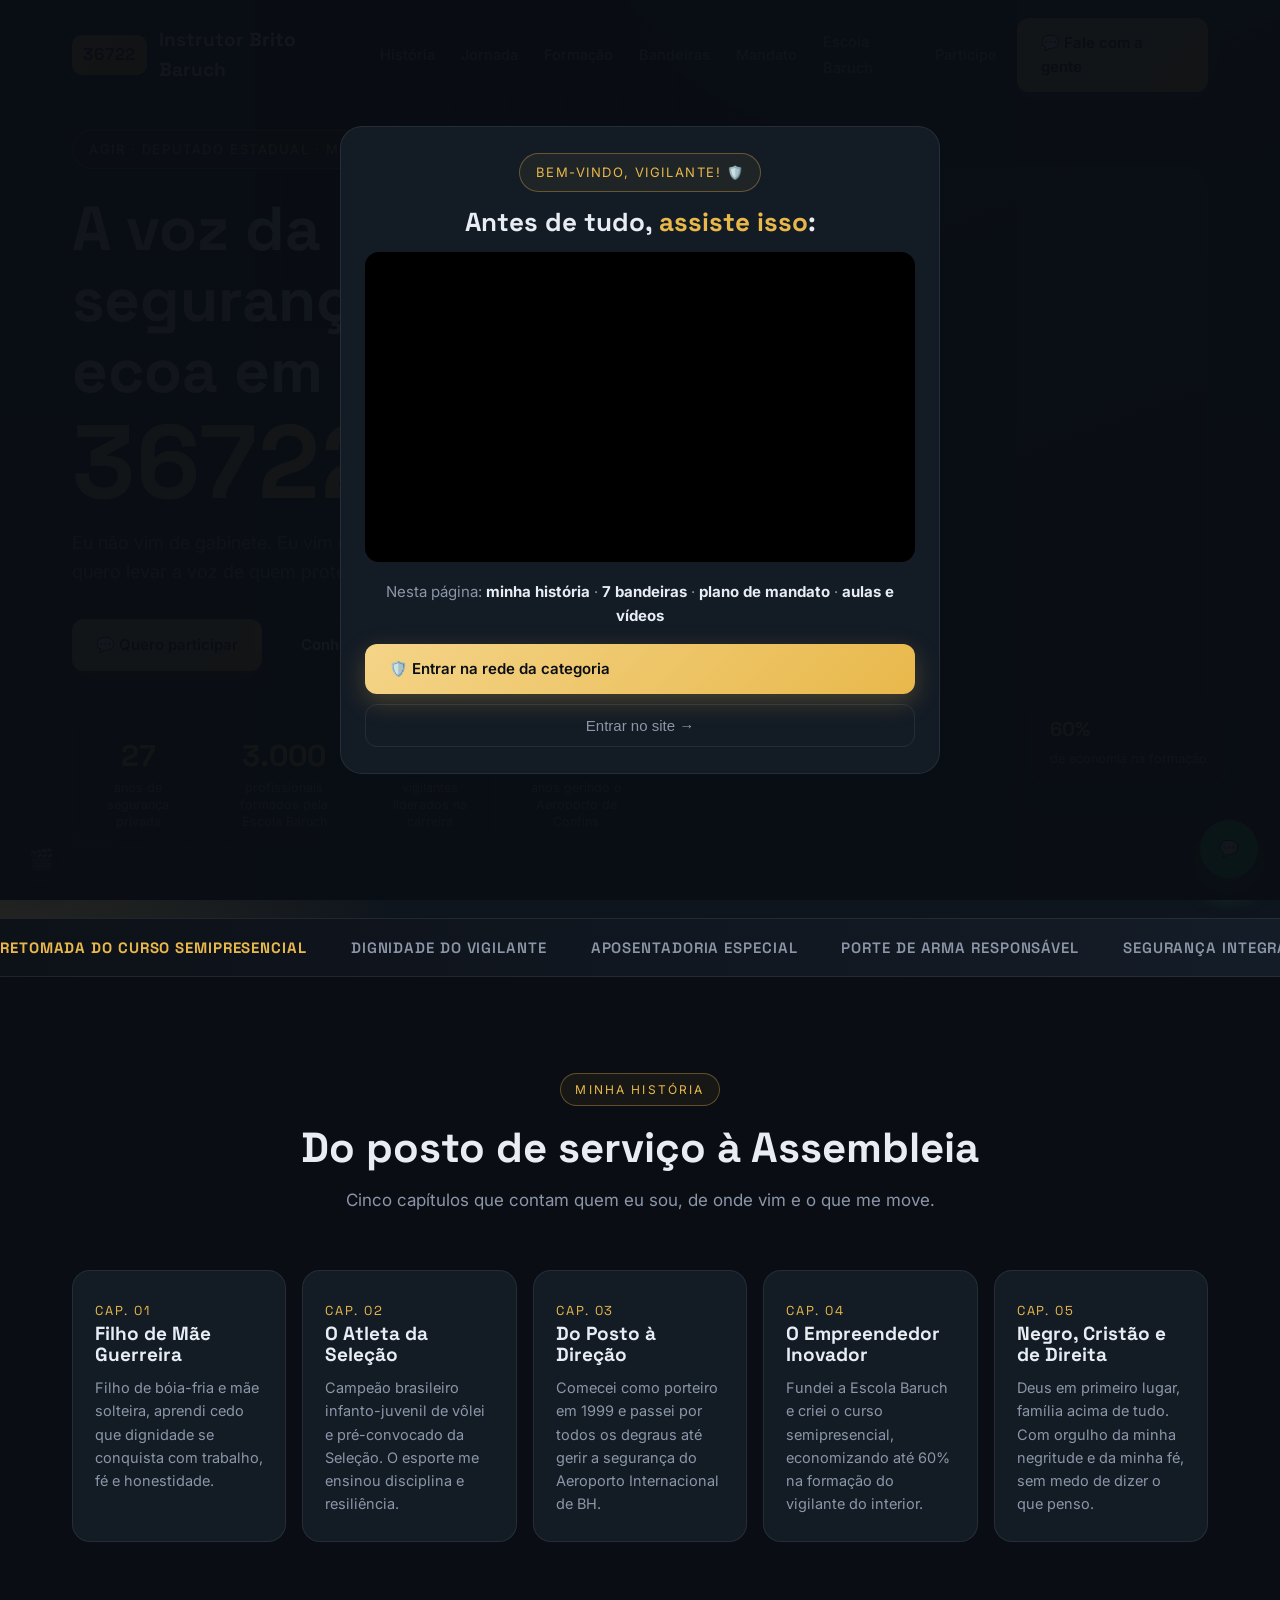
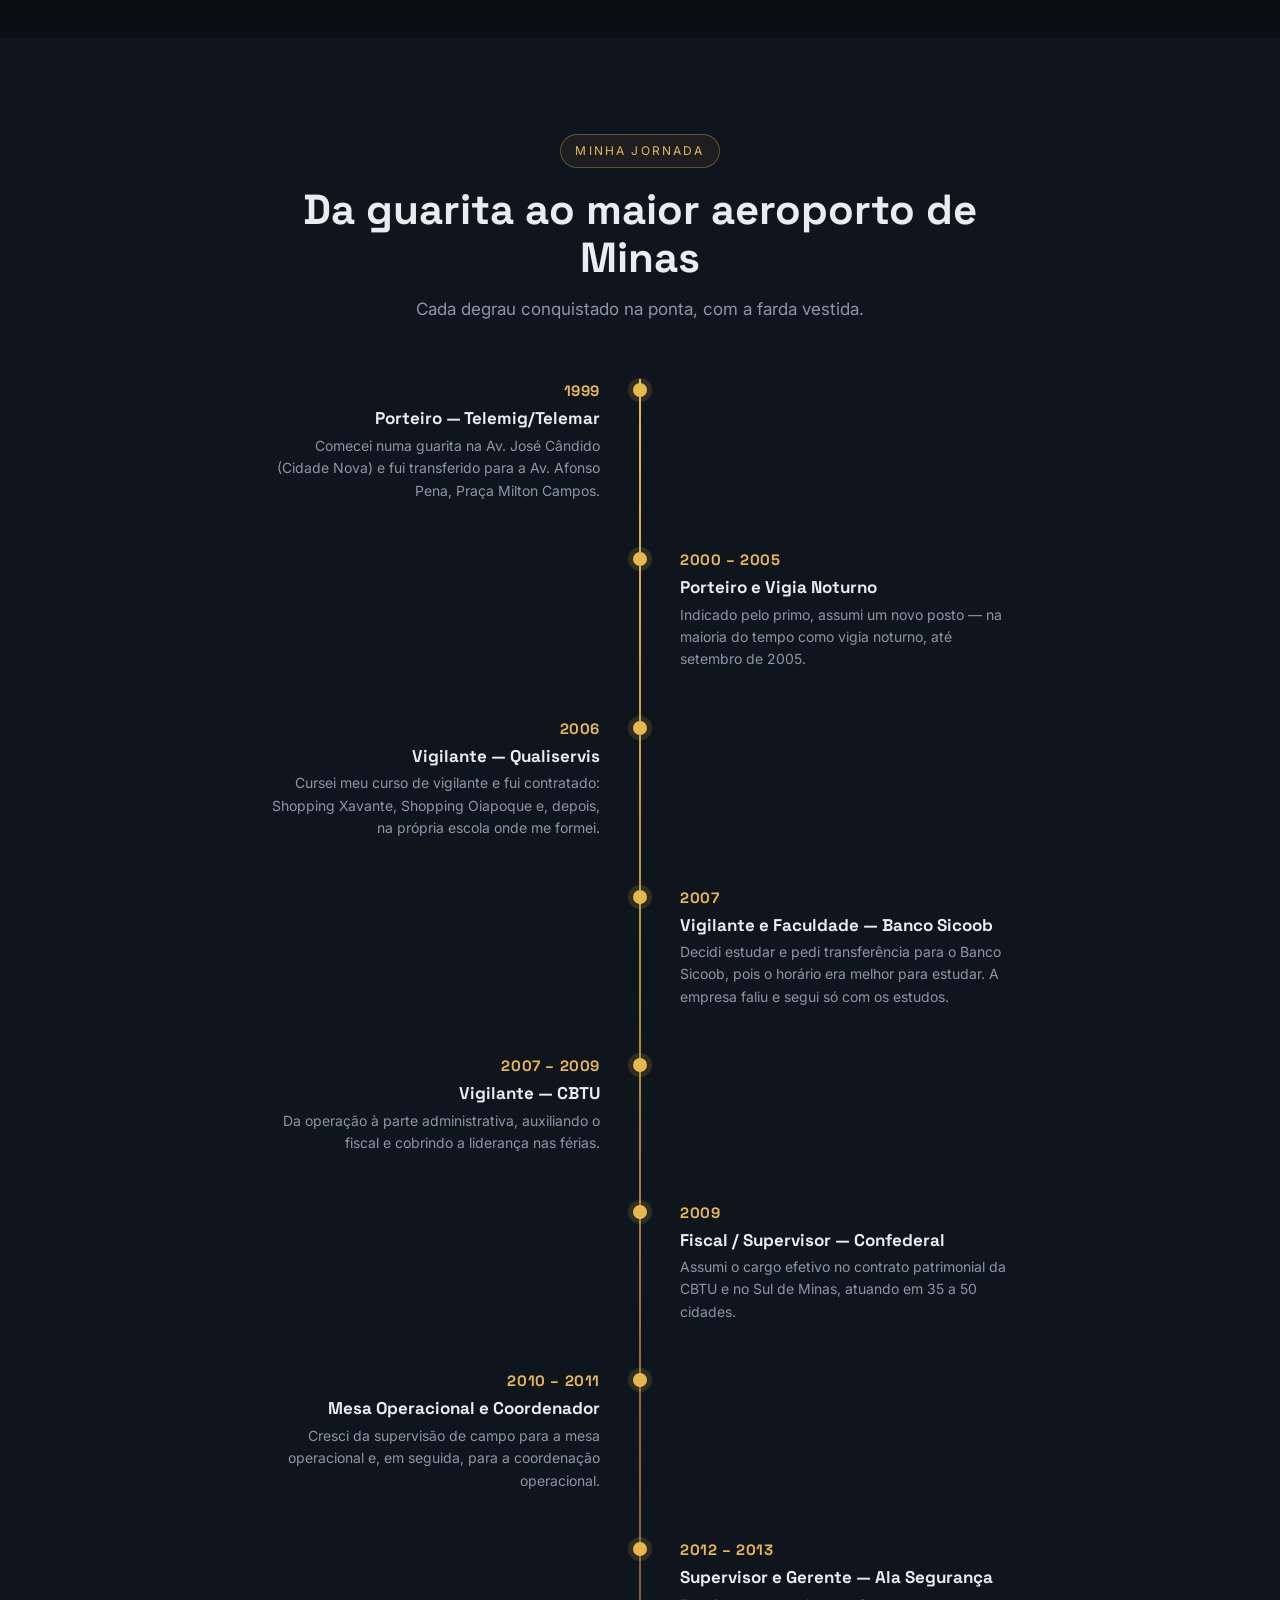
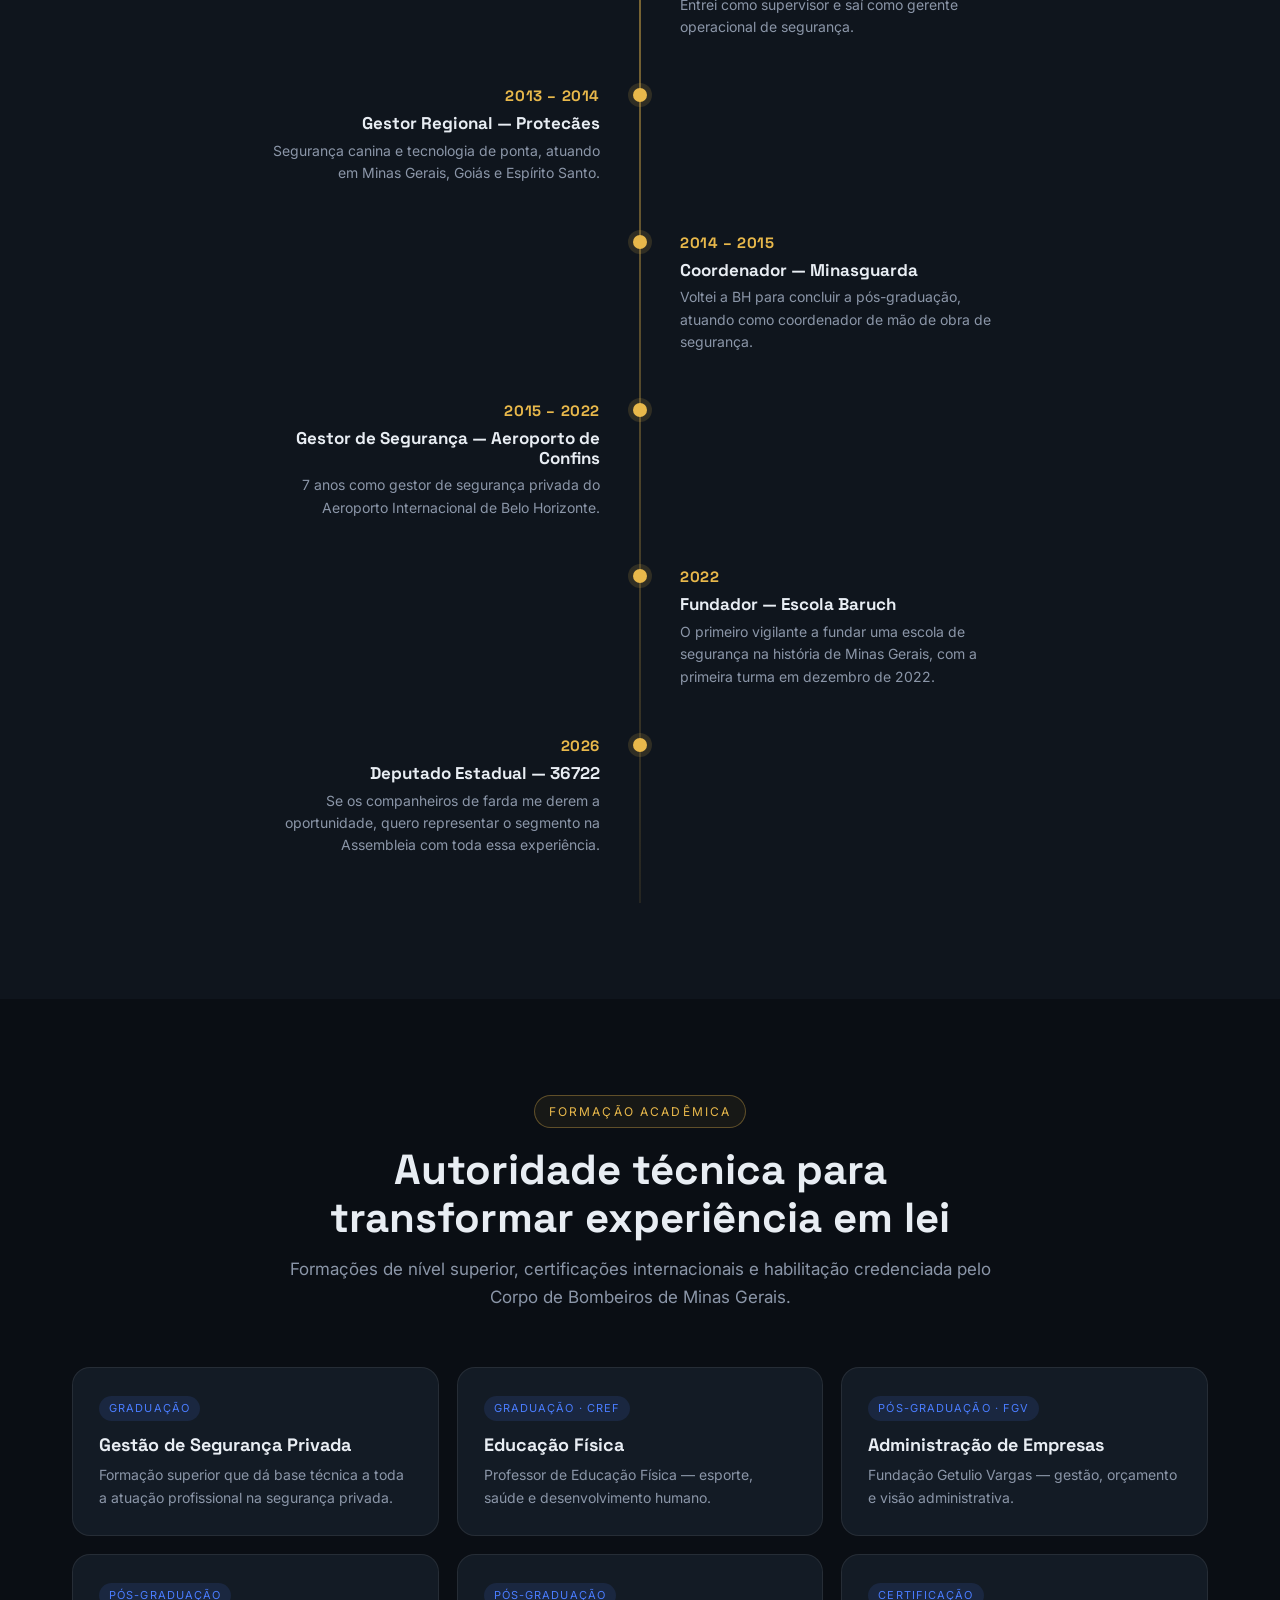
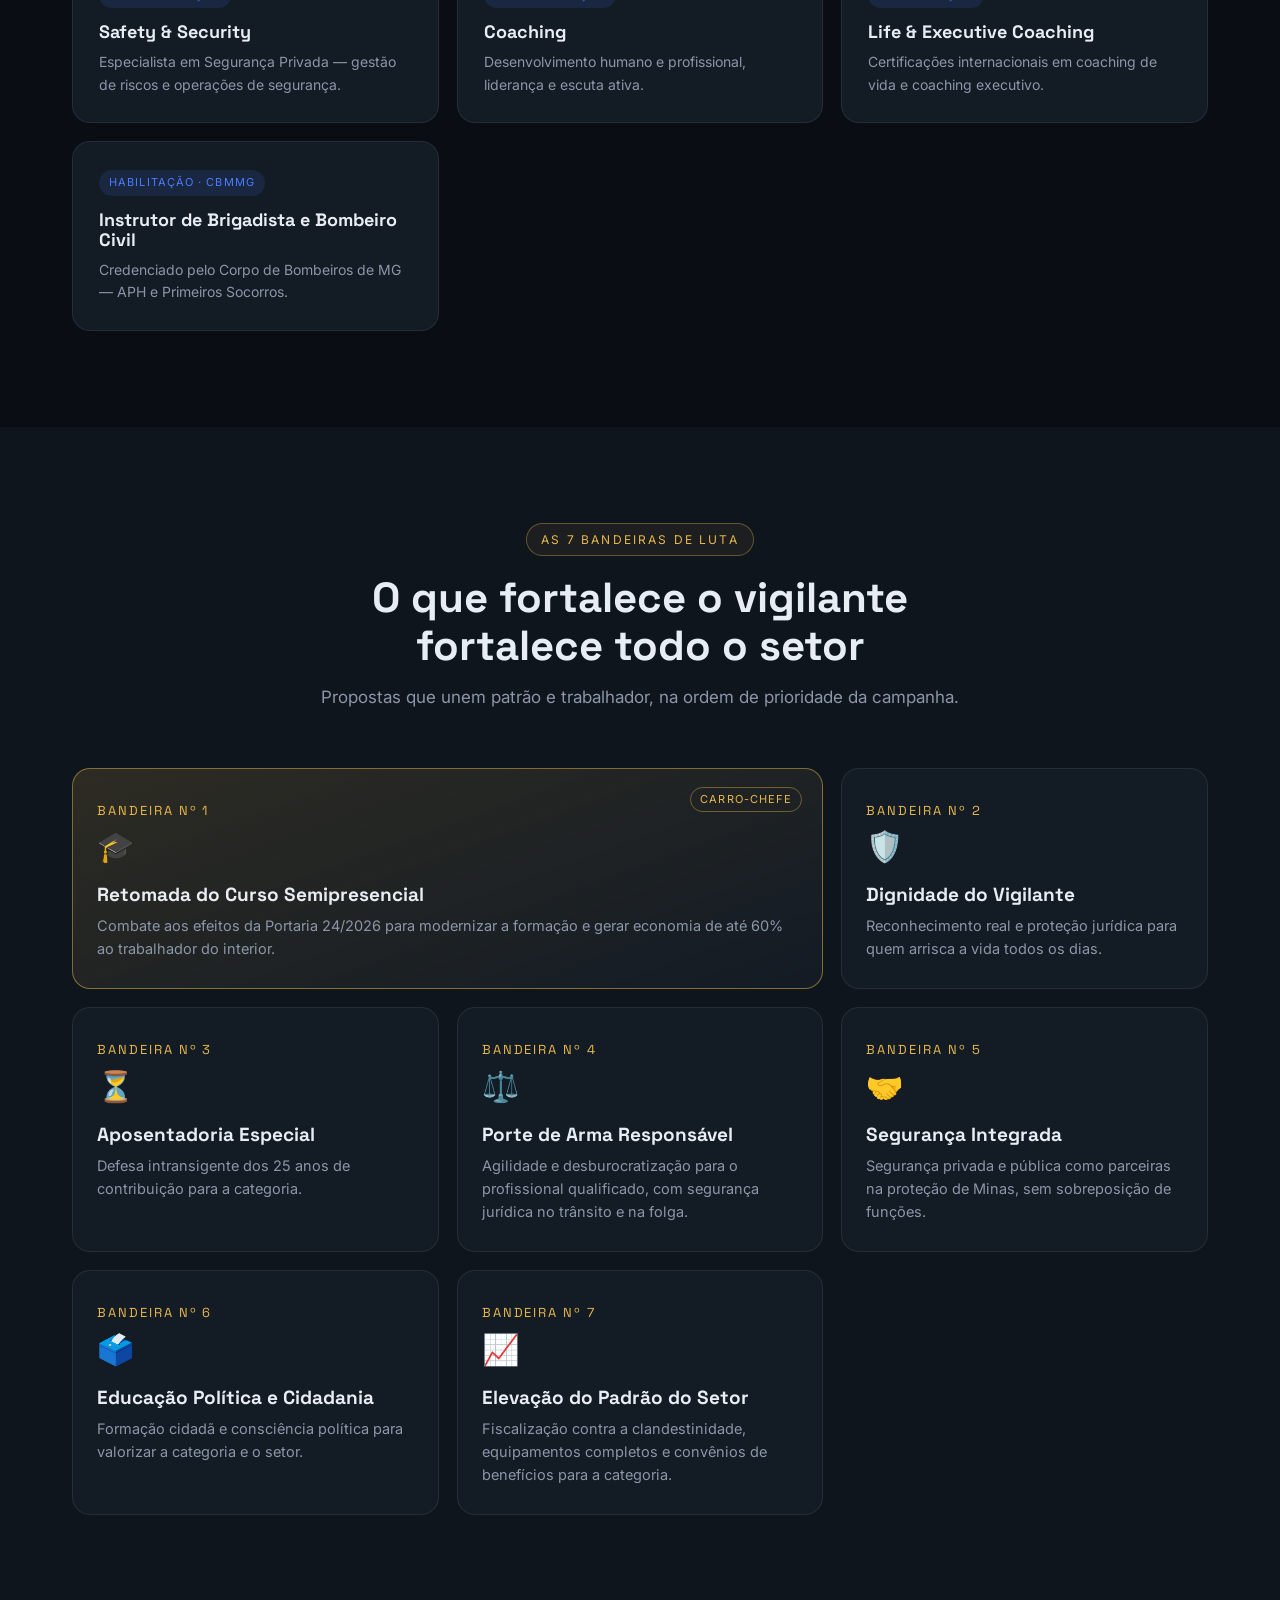
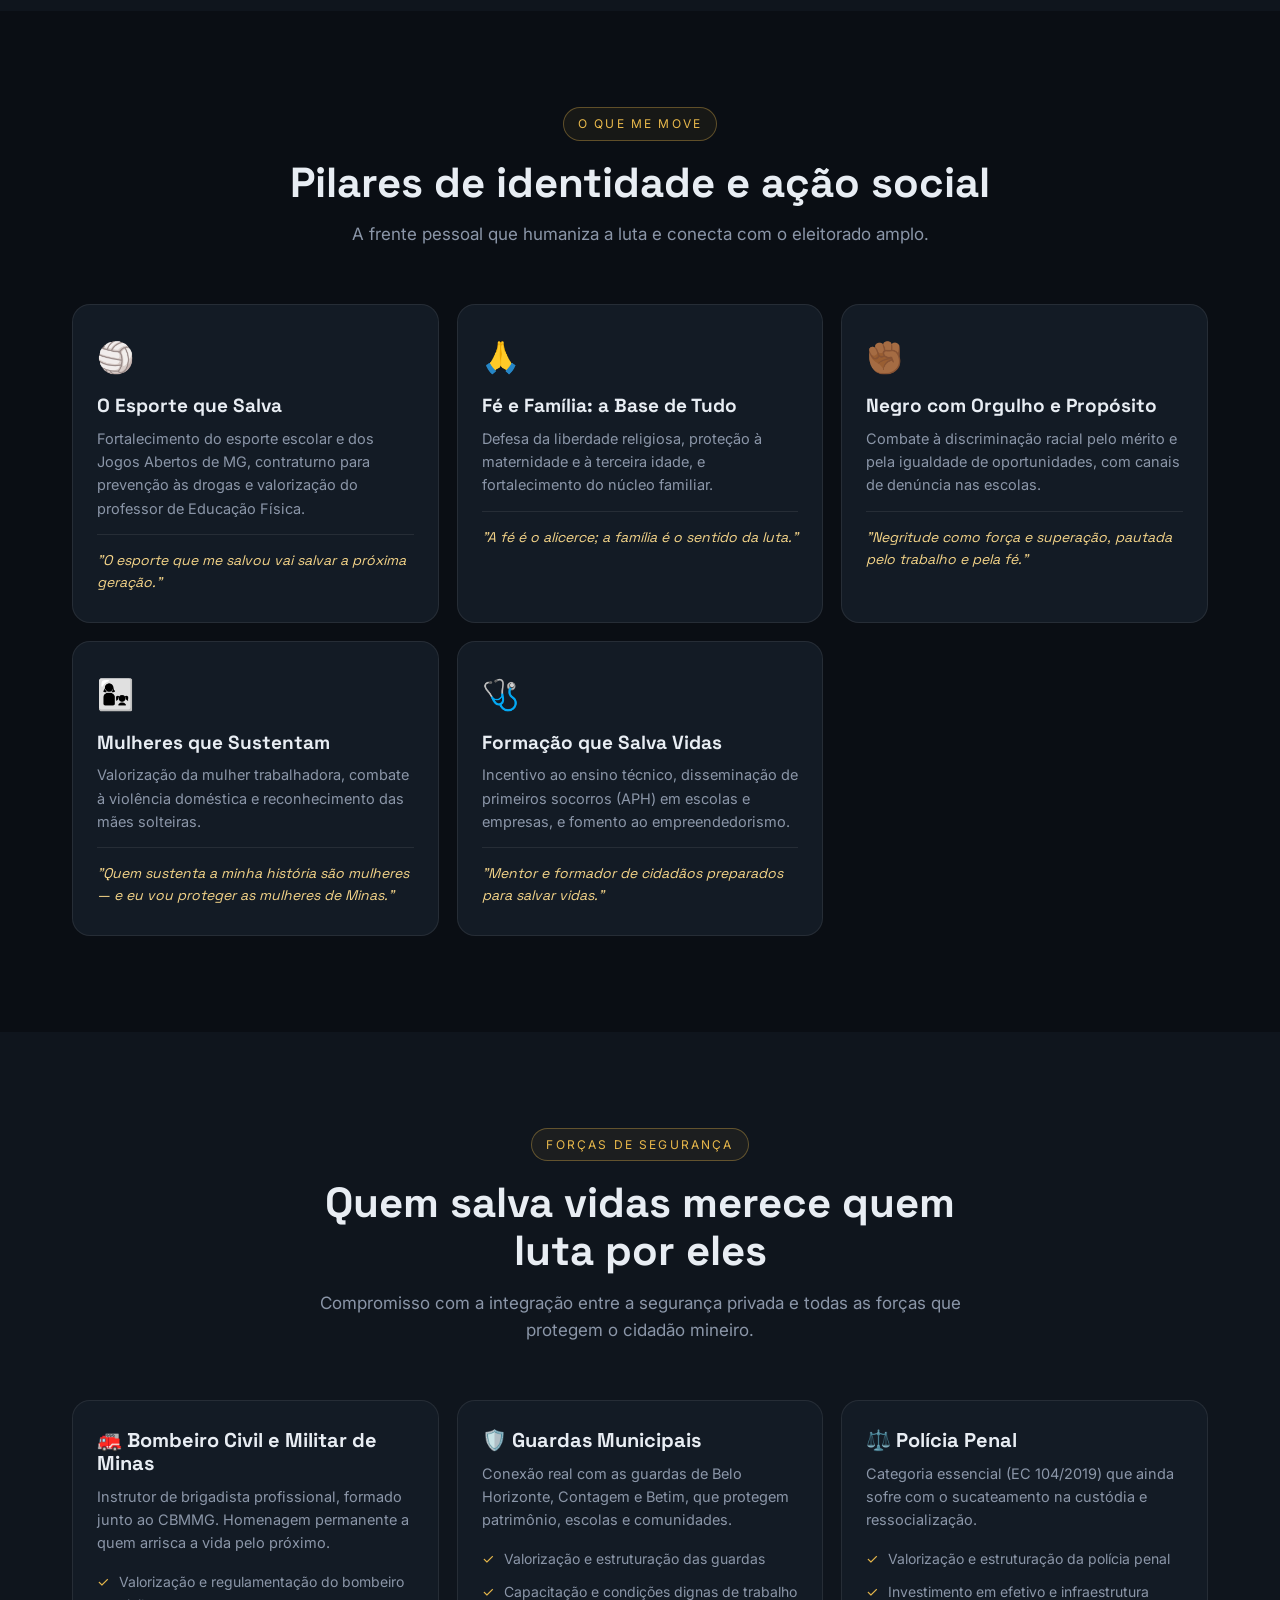
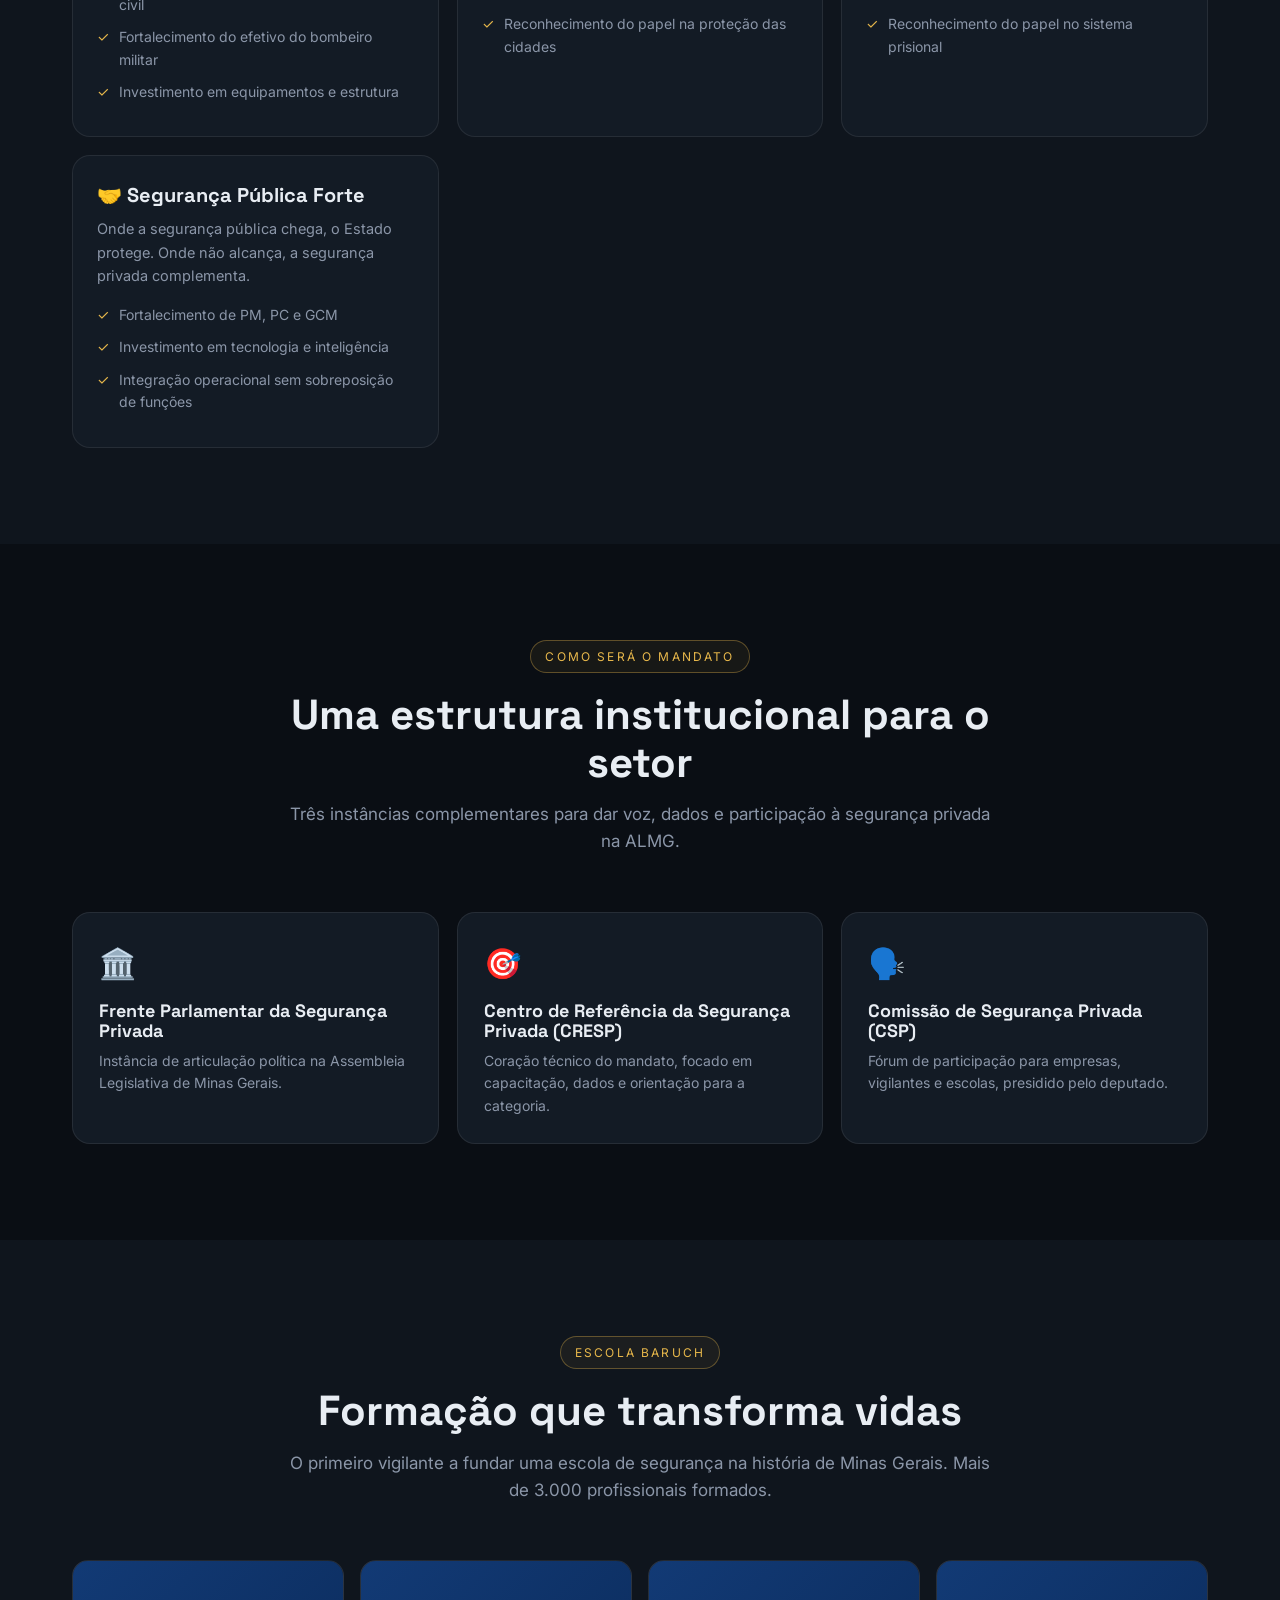
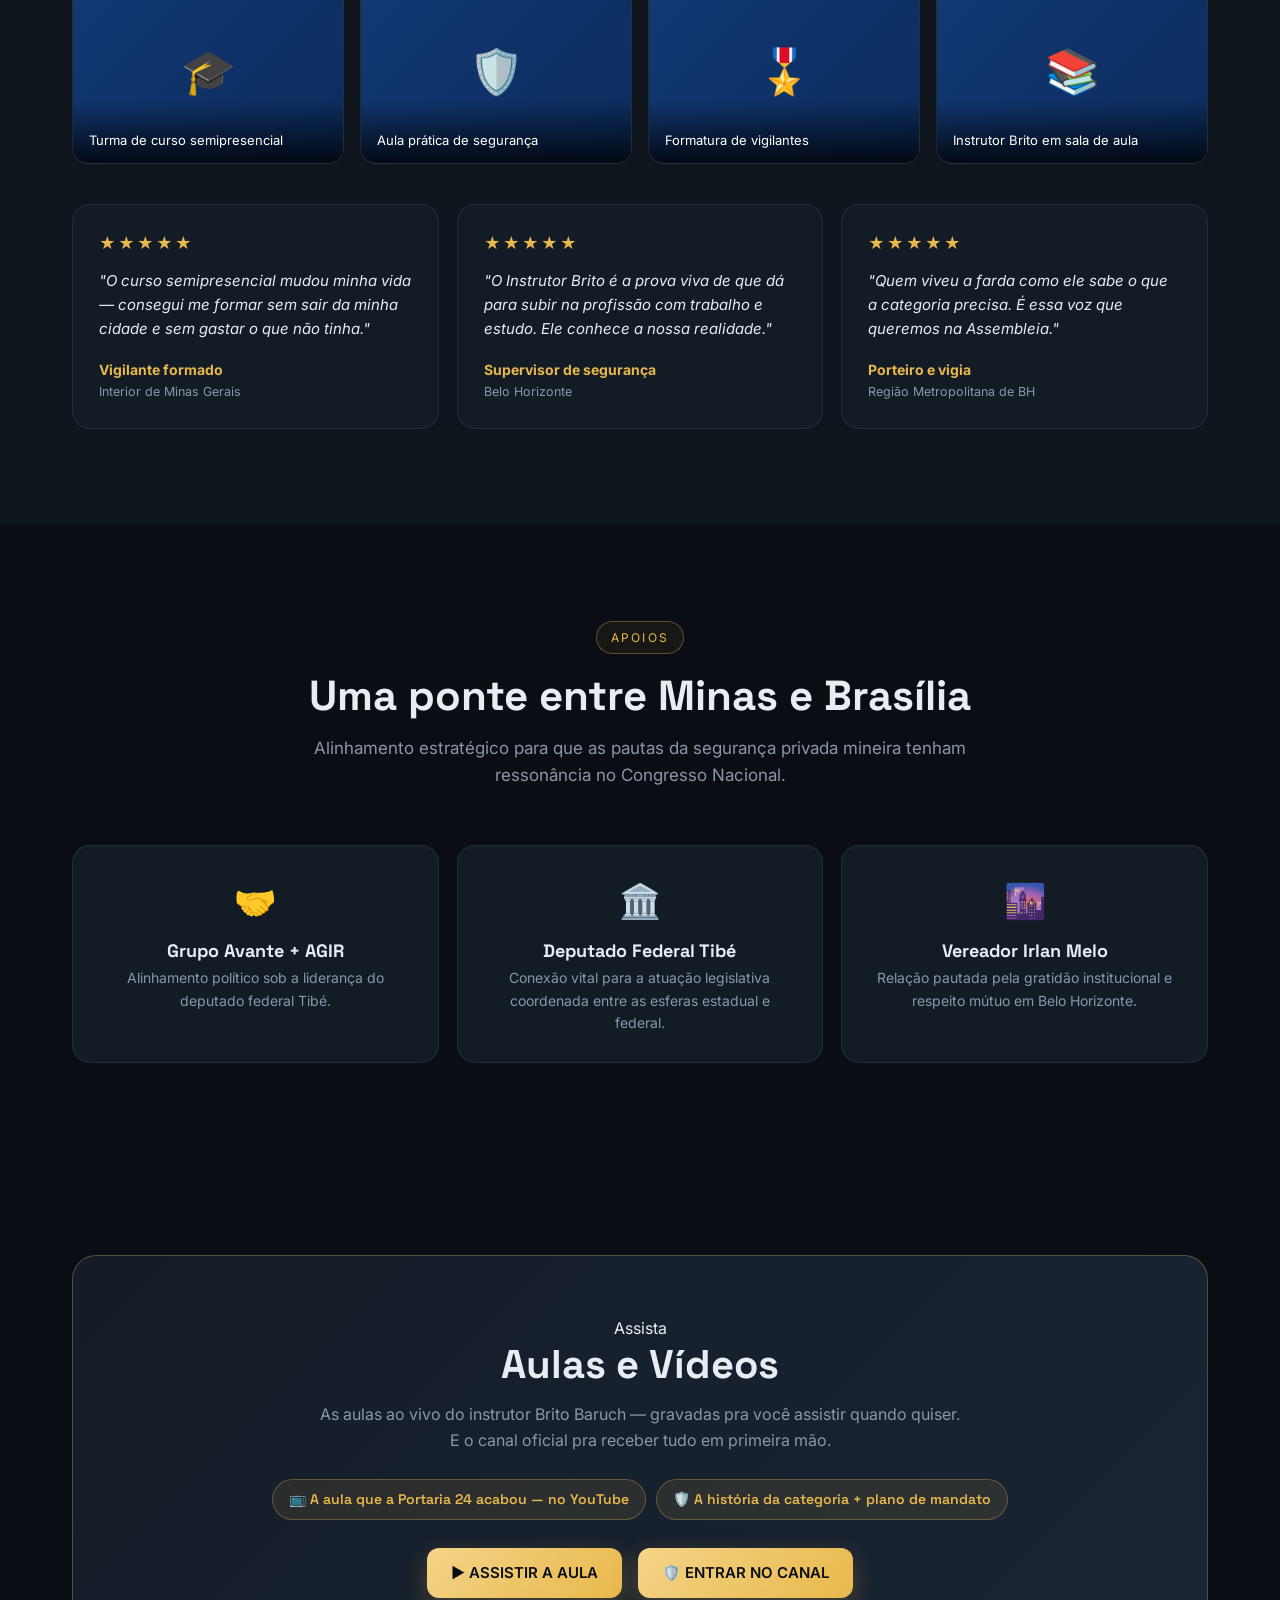
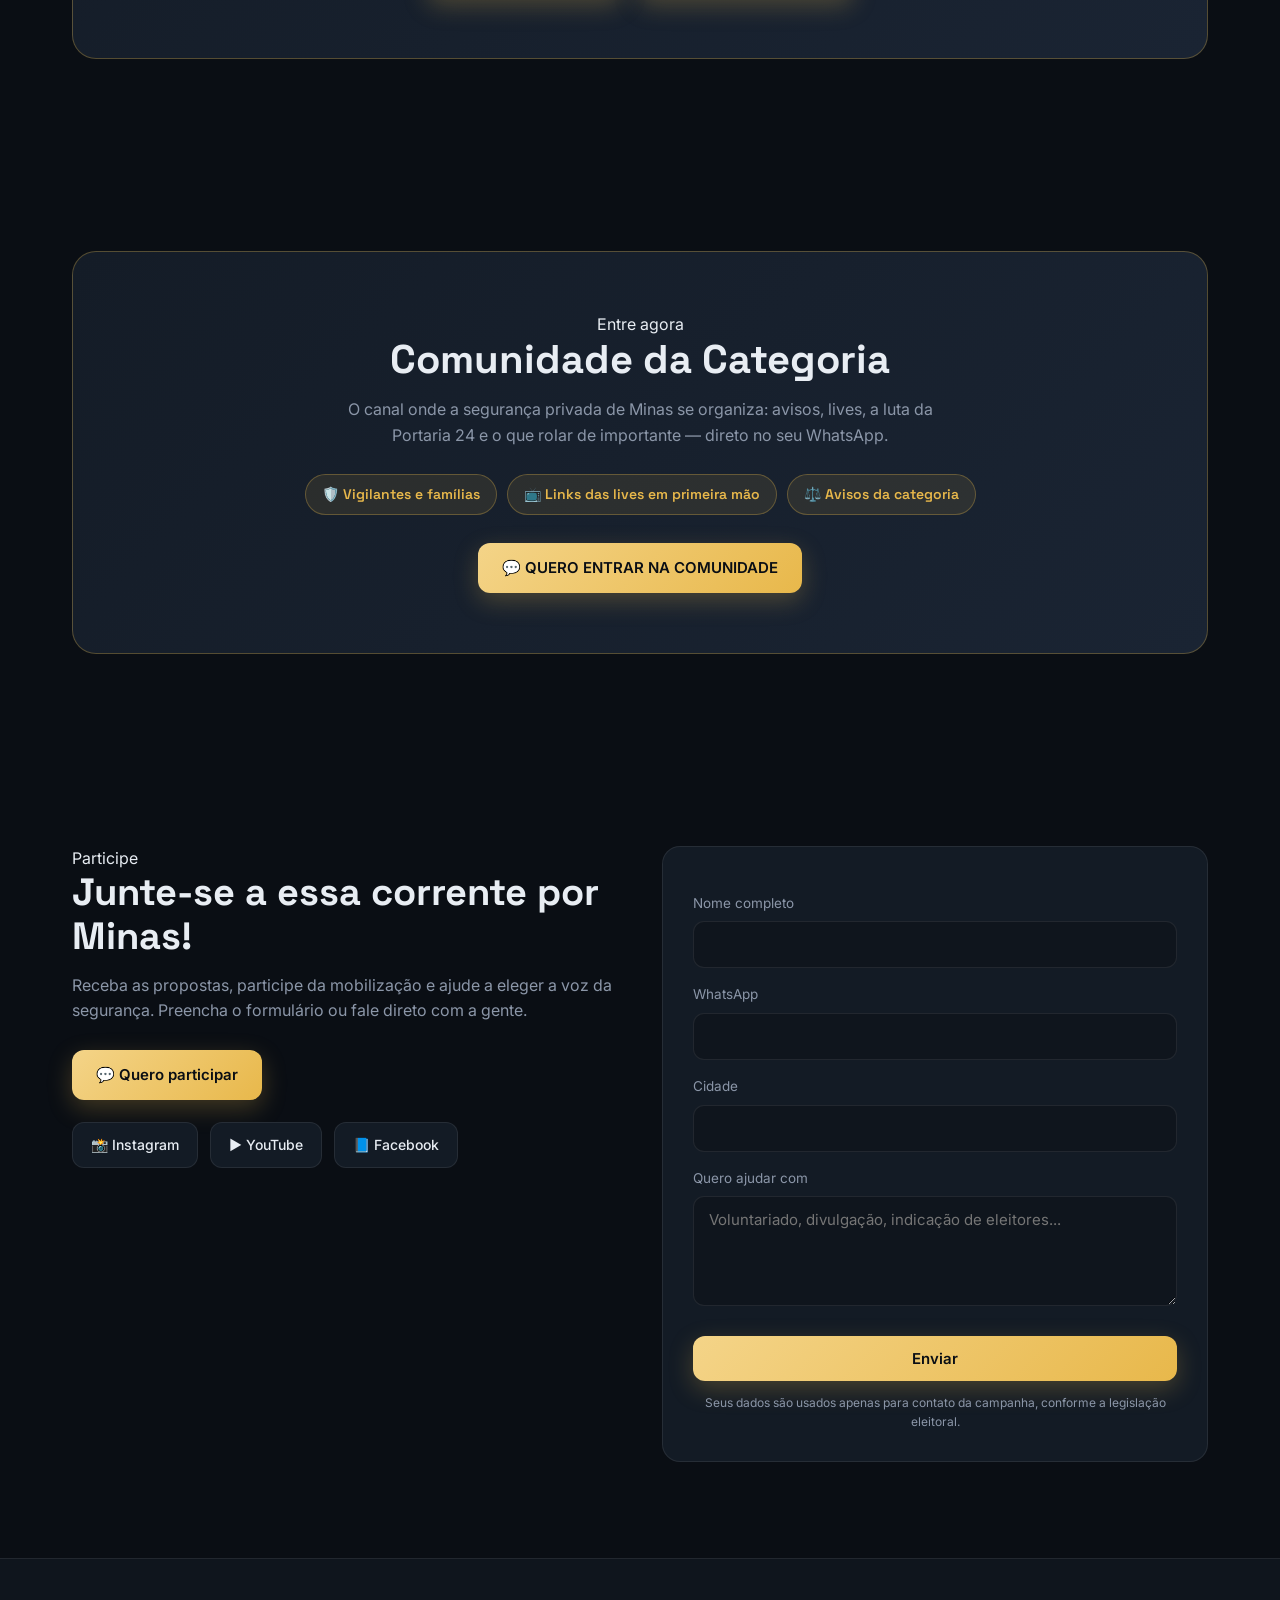
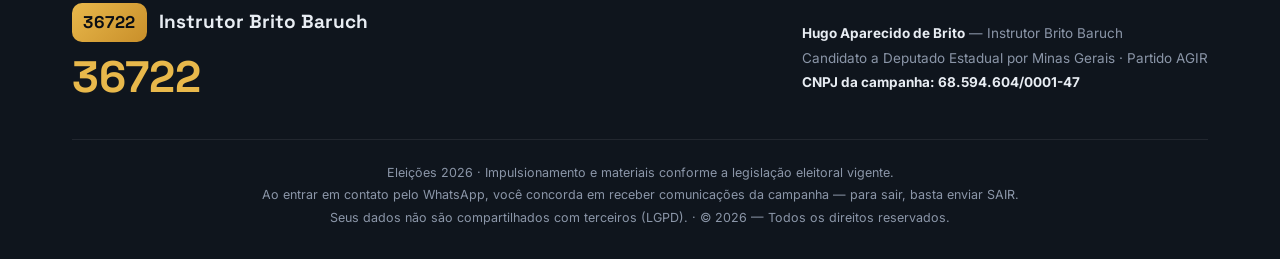
==== commit d0addbbd: "Add files via upload" ====
--- a/index.html
+++ b/index.html
@@ -1,341 +1,642 @@
-<!DOCTYPE html>
-<html lang="pt-br">
-<head>
-    <meta charset="UTF-8">
-    <meta name="viewport" content="width=device-width, initial-scale=1.0">
-    <meta name="description" content="Instrutor Brito Baruch 36722 — Candidato a Deputado Estadual pelo AGIR em Minas Gerais. A voz da segurança ecoa em Minas!">
-    <title>Instrutor Brito Baruch 36722 | A Voz da Segurança em Minas</title>
-
-    <!-- CONEXÃO COM O CSS -->
-    <link rel="stylesheet" href="style.css">
-
-    <link href="https://fonts.googleapis.com/css2?family=Montserrat:wght@400;600;700;800;900&display=swap" rel="stylesheet">
-</head>
-<body>
-
-    <!-- ===== HEADER / MENU ===== -->
-    <header>
-        <nav class="navbar">
-            <div class="nav-logo">
-                <span class="sigla">AGIR</span>
-                <span class="nome">Instrutor Brito Baruch</span>
-                <span class="numero">36722</span>
-            </div>
- <button class="menu-toggle" aria-label="Abrir menu" aria-expanded="false">
-    <span></span><span></span><span></span>
-</button>
-            <ul class="nav-links">
-    <li><a href="#historia">Minha História</a></li>
-    <li><a href="#jornada">Jornada</a></li>
-    <li><a href="#formacao">Formação</a></li>
-    <li><a href="#bandeiras">Bandeiras</a></li>
-    <li><a href="#prioridades">Prioridades</a></li>
-    <li><a href="#contato" class="nav-cta">Participe</a></li>
-</ul>
-    </header>
-
-    <!-- ===== HERO ===== -->
-<!-- ===== BANNER DE CAPA (LARGURA TOTAL) ===== -->
-<section class="hero-banner">
-    <img src="banner-brito.png" alt="Instrutor Brito Baruch 36722 — A Voz da Segurança em Minas">
-    <span class="cnpj-banner">CNPJ da campanha: 05.725.058/0001-16</span>
-</section>
-
-    <!-- ===== NÚMEROS DA CAMPANHA ===== -->
-    <section class="stats">
-    <div class="stats-inner">
-        <div class="stat"><b>27</b><span>Anos de segurança privada</span></div>
-        <div class="stat"><b>3.000+</b><span>Profissionais formados pela Escola Baruch como professor de segurança</span></div>
-        <div class="stat"><b>4.000+</b><span>Vigilantes liderados ao longo da carreira</span></div>
-        <div class="stat"><b>7 anos</b><span>Gestor de Segurança no Aeroporto Internacional de Belo Horizonte</span></div>
-    </div>
-</section>
-
-    <!-- ===== MINHA HISTÓRIA ===== -->
-    <section class="historia" id="historia">
-        <h2 class="section-title">Minha História</h2>
-        <p class="section-sub">Eu não vim de gabinete. Eu vim do posto de serviço — e quero levar a voz de quem protege Minas até a Assembleia.</p>
-
-        <div class="historia-grid">
-    <div class="cap">
-        <div class="cap-icon"><svg viewBox="0 0 24 24"><path d="M3 9l9-7 9 7v11a2 2 0 0 1-2 2H5a2 2 0 0 1-2-2z"/><polyline points="9 22 9 12 15 12 15 22"/></svg></div>
-        <h3>Filho de Mãe Guerreira</h3>
-        <p>Filho de bóia-fria e mãe solteira, aprendi cedo que dignidade se conquista com trabalho, fé e honestidade.</p>
-    </div>
-    <div class="cap">
-        <div class="cap-icon"><svg viewBox="0 0 24 24"><path d="M6 9H4.5a2.5 2.5 0 0 1 0-5H6"/><path d="M18 9h1.5a2.5 2.5 0 0 0 0-5H18"/><path d="M4 22h16"/><path d="M10 14.66V17c0 .55-.47.98-.97 1.21C7.85 18.75 7 20.24 7 22"/><path d="M14 14.66V17c0 .55.47.98.97 1.21C16.15 18.75 17 20.24 17 22"/><path d="M18 2H6v7a6 6 0 0 0 12 0V2Z"/></svg></div>
-        <h3>O Atleta que Quase Chegou à Seleção</h3>
-        <p>Campeão brasileiro infanto-juvenil de vôlei e pré-convocado da seleção. O esporte me ensinou disciplina e resiliência.</p>
-    </div>
-    <div class="cap">
-        <div class="cap-icon"><svg viewBox="0 0 24 24"><path d="M20 13c0 5-3.5 7.5-7.66 8.95a1 1 0 0 1-.67-.01C7.5 20.5 4 18 4 13V6a1 1 0 0 1 1-1c2 0 4.5-1.2 6.24-2.72a1.17 1.17 0 0 1 1.52 0C14.51 3.81 17 5 19 5a1 1 0 0 1 1 1z"/></svg></div>
-        <h3>Do Porteiro ao Diretor de Segurança</h3>
-        <p>Comecei como porteiro em 1999. Passei por todos os degraus da profissão até gerir a segurança do Aeroporto Internacional de BH.</p>
-    </div>
-    <div class="cap">
-        <div class="cap-icon"><svg viewBox="0 0 24 24"><path d="M21.42 10.922a1 1 0 0 0-.019-1.838L12.83 5.18a2 2 0 0 0-1.66 0L2.6 9.08a1 1 0 0 0 0 1.832l8.57 3.908a2 2 0 0 0 1.66 0z"/><path d="M22 10v6"/><path d="M6 12.5V16a6 3 0 0 0 12 0v-3.5"/></svg></div>
-        <h3>O Empreendedor que Inovou</h3>
-        <p>Fundei a Escola Baruch e criei o curso semipresencial, economizando até 60% na formação do vigilante do interior.</p>
-    </div>
-    <div class="cap">
-        <div class="cap-icon"><svg viewBox="0 0 24 24"><path d="M12 2v20"/><path d="M5 8h14"/></svg></div>
-        <h3>Negro, Cristão e de Direita</h3>
-        <p>Deus em primeiro lugar, família acima de tudo. Com orgulho da minha negritude e da minha fé, sem medo de dizer o que penso.</p>
-    </div>
-</div>
-    </section>
-    <!-- ===== FORMAÇÃO ACADÊMICA ===== -->
-<section class="formacao" id="formacao">
-    <h2 class="section-title">Formação Acadêmica</h2>
-    <p class="section-sub">5 formações de nível superior, certificações internacionais e habilitação credenciada pelo Corpo de Bombeiros de Minas Gerais — a base técnica para transformar experiência em lei.</p>
-
-    <div class="formacao-grid">
-        <div class="form-card">
-            <span class="fc-tipo">Graduação</span>
-            <h3>Gestão de Segurança Privada</h3>
-            <p>Formação superior que dá base técnica a toda a atuação profissional na segurança privada.</p>
-        </div>
-        <div class="form-card">
-            <span class="fc-tipo">Graduação</span>
-            <h3>Educação Física</h3>
-            <p>Professor de Educação Física — esporte, saúde e desenvolvimento humano.</p>
-        </div>
-        <div class="form-card">
-            <span class="fc-tipo">Pós-graduação</span>
-            <h3>Administração de Empresas</h3>
-            <p class="fc-local">Fundação Getúlio Vargas (FGV)</p>
-            <p>Entre as melhores escolas da América Latina. Gestão, orçamento e visão administrativa.</p>
-        </div>
-        <div class="form-card">
-            <span class="fc-tipo">Pós-graduação</span>
-            <h3>Safety &amp; Security</h3>
-            <p class="fc-local">Especialista em Segurança Privada</p>
-            <p>Titulação de especialista na área — gestão de riscos e operações de segurança.</p>
-        </div>
-        <div class="form-card">
-            <span class="fc-tipo">Pós-graduação</span>
-            <h3>Coaching</h3>
-            <p>Desenvolvimento humano e profissional, liderança e escuta ativa.</p>
-        </div>
-        <div class="form-card">
-            <span class="fc-tipo">Certificação</span>
-            <h3>Professional Life Coaching</h3>
-            <p>Certificação internacional em coaching de vida e desenvolvimento pessoal.</p>
-        </div>
-        <div class="form-card">
-            <span class="fc-tipo">Certificação</span>
-            <h3>Professional Executive Coaching</h3>
-            <p>Certificação internacional em coaching executivo, com foco em empresas e liderança.</p>
-        </div>
-        <div class="form-card">
-            <span class="fc-tipo">Habilitação</span>
-            <h3>Instrutor de Brigadista e Bombeiro Civil</h3>
-            <p class="fc-local">Credenciado pelo Corpo de Bombeiros de MG</p>
-            <p>Formador de brigadistas e bombeiro civil — proteção de vidas e emergências.</p>
-        </div>
-    </div>
-</section>
-<!-- ===== MINHA JORNADA ===== -->
-<section class="jornada" id="jornada">
-    <h2 class="section-title">Minha Jornada</h2>
-    <p class="section-sub">Do posto de porteiro à gestão do maior aeroporto de Minas — cada degrau conquistado na ponta, com a farda vestida.</p>
-
-    <div class="jornada-wrap">
-        <div class="jt-item">
-            <span class="ano">1999</span>
-            <h3>Porteiro — Telemig/Telemar</h3>
-            <p>Comecei numa guarita na Av. José Cândido (Cidade Nova) e fui transferido para a Av. Afonso Pena, Praça Milton Campos.</p>
-        </div>
-        <div class="jt-item">
-            <span class="ano">2000 – 2005</span>
-            <h3>Porteiro e Vigia Noturno</h3>
-            <p>Indicado pelo primo, assumi um novo posto — na maioria do tempo como vigia noturno, até setembro de 2005.</p>
-        </div>
-        <div class="jt-item">
-            <span class="ano">2006</span>
-            <h3>Vigilante — Qualiservis</h3>
-            <p>Cursei o meu curso de vigilante na Escola Mineira e fui contratado como vigilante: Shopping Xavante, Shopping Oiapoque e, depois, na própria escola onde me formei.</p>
-        </div>
-        <div class="jt-item">
-            <span class="ano">2007</span>
-            <h3>Vigilante e Faculdade — Banco Sicoob</h3>
-            <p>Decidi estudar e pedi transferência para o Banco Sicoob na rua Ceará com Afonso Pena,pois o horário era melhor para estudar. A empresa faliu e segui só com os estudos.</p>
-        </div>
-        <div class="jt-item">
-            <span class="ano">2007 – 2009</span>
-            <h3>Vigilante — CBTU</h3>
-            <p>Entrei na CBTU como vigilante: da operação à parte administrativa, auxiliando o fiscal e cobrindo a liderança nas férias.</p>
-        </div>
-        <div class="jt-item">
-            <span class="ano">2009</span>
-            <h3>Fiscal de Vigilância / Supervisor — Confederal</h3>
-            <p>Assumi o cargo efetivo no contrato patrimonial da CBTU e no Sul de Minas, atuando em 35 a 50 cidades.</p>
-        </div>
-        <div class="jt-item">
-            <span class="ano">2010 – 2011</span>
-            <h3>Mesa Operacional e Coordenador Operacional</h3>
-            <p>Cresci na Confederal: da supervisão de campo para a mesa operacional e, em seguida, para a coordenação operacional.</p>
-        </div>
-        <div class="jt-item">
-            <span class="ano">2012 – 2013</span>
-            <h3>Supervisor e Gerente Operacional — Ala Segurança</h3>
-            <p>Entrei como supervisor e saí como gerente operacional de segurança.</p>
-        </div>
-        <div class="jt-item">
-            <span class="ano">2013 – 2014</span>
-            <h3>Gestor Regional — Protecães</h3>
-            <p>Segurança canina e tecnologia de ponta, atuando como gestor regional em Minas Gerais, Goiás e Espírito Santo.</p>
-        </div>
-        <div class="jt-item">
-            <span class="ano">2014 – 2015</span>
-            <h3>Coordenador de Mão de Obra — Minasguarda</h3>
-            <p>Voltei a Belo Horizonte para concluir a pós-graduação, atuando como coordenador de mão de obra de segurança.</p>
-        </div>
-        <div class="jt-item">
-            <span class="ano">2015 – 2022</span>
-            <h3>Gestor de Segurança — Aeroporto Internacional de BH em Confins/MG</h3>
-            <p>7 anos como gestor de segurança privada do Aeroporto Internacional de Belo Horizonte, em Confins.</p>
-        </div>
-        <div class="jt-item">
-            <span class="ano">2022</span>
-            <h3>Fundador e Diretor — Escola Baruch</h3>
-            <p>Fundei a Escola Baruch de Segurança, com a primeira turma em dezembro de 2022 — o primeiro vigilante a fundar uma escola de segurança na história de Minas Gerais.</p>
-        </div>
-        <div class="jt-item">
-            <span class="ano">2026</span>
-            <h3>Deputado Estadual — 36722</h3>
-            <p>Se os companheiros de farda me derem a oportunidade, quero representar o segmento na Assembleia com toda essa experiência.</p>
-        </div>
-    </div>
-</section>
-
-    <!-- ===== AS 7 BANDEIRAS ===== -->
-    <section class="bandeiras" id="bandeiras">
-        <h2 class="section-title">As 7 Bandeiras de Luta</h2>
-        <p class="section-sub">Propostas que unem patrão e trabalhador: o que fortalece o vigilante fortalece todo o setor de segurança.</p>
-
-        <div class="grid-bandeiras">
-            <div class="card destaque">
-                <span class="icon">🛡️</span>
-                <h3>Dignidade do Vigilante</h3>
-                <p>Reconhecimento real e proteção jurídica para quem arrisca a vida todos os dias.</p>
-            </div>
-            <div class="card">
-                <span class="icon">🎓</span>
-                <h3>Retomada do Curso Semipresencial</h3>
-                <p>Modernizar a formação e reduzir custos para o trabalhador do interior.</p>
-            </div>
-            <div class="card">
-                <span class="icon">⏳</span>
-                <h3>Aposentadoria Especial</h3>
-                <p>Defesa intransigente dos 25 anos de contribuição para a categoria.</p>
-            </div>
-            <div class="card">
-                <span class="icon">⚖️</span>
-                <h3>Porte de Arma Responsável</h3>
-                <p>Agilidade e desburocratização para o profissional qualificado.</p>
-            </div>
-            <div class="card">
-                <span class="icon">🤝</span>
-                <h3>Segurança Integrada</h3>
-                <p>Segurança privada e pública como parceiras na proteção de Minas.</p>
-            </div>
-            <div class="card">
-                <span class="icon">🏅</span>
-                <h3>Esporte como Prevenção</h3>
-                <p>O esporte como política pública para transformar vidas e prevenir a violência.</p>
-            </div>
-            <div class="card">
-                <span class="icon">🙏</span>
-                <h3>Fé, Família e Liberdade</h3>
-                <p>Defesa dos valores cristãos, da família e da liberdade religiosa.</p>
-            </div>
-        </div>
-    </section>
-
-    <!-- ===== HIERARQUIA DE PRIORIDADES ===== -->
-    <section class="prioridades" id="prioridades">
-        <h2 class="section-title">O que me move</h2>
-        <p class="section-sub">Minha ordem de prioridades é clara e não muda.</p>
-
-        <div class="prio-grid">
-            <div class="prio-item">
-                <span class="num">01</span>
-                <h3>🙏 Deus e Fé</h3>
-                <p>Minha base e meu alicerce. Nada vem antes.</p>
-            </div>
-            <div class="prio-item">
-                <span class="num">02</span>
-                <h3>👨‍👩‍👧‍👧 Família</h3>
-                <p>Minha esposa, minhas filhas e minha mãe. O motivo de tudo.</p>
-            </div>
-            <div class="prio-item">
-                <span class="num">03</span>
-                <h3>🎓 Curso Semipresencial</h3>
-                <p>A bandeira concreta que luta pelo vigilante do interior.</p>
-            </div>
-        </div>
-    </section>
-
-    <!-- ===== CTA FINAL ===== -->
-    <section class="cta-final" id="contato">
-        <h2>Junte-se a essa corrente por Minas!</h2>
-        <p>Receba as propostas, participe da mobilização e ajude a eleger a voz da segurança.</p>
-        <a href="https://wa.me/5531999999999" class="btn-zap">💬 QUERO PARTICIPAR</a>
-    </section>
-
-    <!-- ===== RODAPÉ ===== -->
-    <footer>
-    <div class="footer-inner">
-        <p class="footer-logo">INSTRUTOR BRITO BARUCH <span>36722</span></p>
-        <p>A voz da segurança ecoa em Minas!</p>
-
-        <!-- Ícones oficiais das redes (SVG vetorial, qualidade perfeita) -->
-        <div class="social-row">
-            <!-- Instagram -->
-            <a class="social-icon ig" href="https://instagram.com/Hugobritomg" target="_blank" aria-label="Instagram">
-                <svg viewBox="0 0 24 24" fill="currentColor"><path d="M12 2.163c3.204 0 3.584.012 4.85.07 3.252.148 4.771 1.691 4.919 4.919.058 1.265.069 1.645.069 4.849 0 3.205-.012 3.584-.069 4.849-.149 3.225-1.664 4.771-4.919 4.919-1.266.058-1.644.07-4.85.07-3.204 0-3.584-.012-4.849-.07-3.26-.149-4.771-1.699-4.919-4.92-.058-1.265-.07-1.644-.07-4.849 0-3.204.013-3.583.07-4.849.149-3.227 1.664-4.771 4.919-4.919 1.266-.057 1.645-.069 4.849-.069zm0-2.163c-3.259 0-3.667.014-4.947.072-4.358.2-6.78 2.618-6.98 6.98-.059 1.281-.073 1.689-.073 4.948 0 3.259.014 3.668.072 4.948.2 4.358 2.618 6.78 6.98 6.98 1.281.058 1.689.072 4.948.072 3.259 0 3.668-.014 4.948-.072 4.354-.2 6.782-2.618 6.979-6.98.059-1.28.073-1.689.073-4.948 0-3.259-.014-3.667-.072-4.947-.196-4.354-2.617-6.78-6.979-6.98-1.281-.059-1.69-.073-4.949-.073zm0 5.838c-3.403 0-6.162 2.759-6.162 6.162s2.759 6.163 6.162 6.163 6.162-2.759 6.162-6.163c0-3.403-2.759-6.162-6.162-6.162zm0 10.162c-2.209 0-4-1.79-4-4 0-2.209 1.791-4 4-4s4 1.791 4 4c0 2.21-1.791 4-4 4zm6.406-11.845c-.796 0-1.441.645-1.441 1.44s.645 1.44 1.441 1.44c.795 0 1.439-.645 1.439-1.44s-.644-1.44-1.439-1.44z"/></svg>
-            </a>
-
-            <!-- YouTube -->
-            <a class="social-icon yt" href="https://youtube.com/@Hugobritomg" target="_blank" aria-label="YouTube">
-                <svg viewBox="0 0 24 24" fill="currentColor"><path d="M23.498 6.186a3.016 3.016 0 0 0-2.122-2.136C19.505 3.545 12 3.545 12 3.545s-7.505 0-9.377.505A3.017 3.017 0 0 0 .502 6.186C0 8.07 0 12 0 12s0 3.93.502 5.814a3.016 3.016 0 0 0 2.122 2.136c1.871.505 9.376.505 9.376.505s7.505 0 9.377-.505a3.015 3.015 0 0 0 2.122-2.136C24 15.93 24 12 24 12s0-3.93-.502-5.814zM9.545 15.568V8.432L15.818 12l-6.273 3.568z"/></svg>
-            </a>
-
-            <!-- TikTok -->
-            <a class="social-icon tt" href="https://tiktok.com/@Hugobritomg" target="_blank" aria-label="TikTok">
-                <svg viewBox="0 0 24 24" fill="currentColor"><path d="M12.525.02c1.31-.02 2.61-.01 3.91-.02.08 1.53.63 3.09 1.75 4.17 1.12 1.11 2.7 1.62 4.24 1.79v4.03c-1.44-.05-2.89-.35-4.2-.97-.57-.26-1.1-.59-1.62-.93-.01 2.92.01 5.84-.02 8.75-.08 1.4-.54 2.79-1.35 3.94-1.31 1.92-3.58 3.17-5.91 3.21-1.43.08-2.86-.31-4.08-1.03-2.02-1.19-3.44-3.37-3.65-5.71-.02-.5-.03-1-.01-1.49.18-1.9 1.12-3.72 2.58-4.96 1.66-1.44 3.98-2.13 6.15-1.72.02 1.48-.04 2.96-.04 4.44-.99-.32-2.15-.23-3.02.37-.63.41-1.11 1.04-1.36 1.75-.21.51-.15 1.07-.14 1.61.24 1.64 1.82 3.02 3.5 2.87 1.12-.01 2.19-.66 2.77-1.61.19-.33.4-.67.41-1.06.1-1.79.06-3.57.07-5.36.01-4.03-.01-8.05.02-12.07z"/></svg>
-            </a>
-
-            <!-- Facebook -->
-            <a class="social-icon fb" href="https://facebook.com/Hugobritomg" target="_blank" aria-label="Facebook">
-                <svg viewBox="0 0 24 24" fill="currentColor"><path d="M24 12.073c0-6.627-5.373-12-12-12s-12 5.373-12 12c0 5.99 4.388 10.954 10.125 11.854v-8.385H7.078v-3.47h3.047V9.43c0-3.007 1.792-4.669 4.533-4.669 1.312 0 2.686.235 2.686.235v2.953H15.83c-1.491 0-1.956.925-1.956 1.874v2.25h3.328l-.532 3.47h-2.796v8.385C19.612 23.027 24 18.062 24 12.073z"/></svg>
-            </a>
-        </div>
-
-        <p>Eleições 2026</p>
-        <span class="cnpj-box">CNPJ da campanha: 05.725.058/0001-16</span>
-        <p style="margin-top: 12px; font-size: 0.75rem; opacity: 0.7;">Impulsionamento e materiais conforme a legislação eleitoral vigente.</p>
-    </div>
-</footer>
-
-    <!-- BOTÃO FLUTUANTE WHATSAPP -->
-    <a href="https://wa.me/5531999999999" class="float-zap" aria-label="WhatsApp">💬</a>
-    <script>
-    const toggle = document.querySelector('.menu-toggle');
-    const links = document.querySelector('.nav-links');
-
-    toggle.addEventListener('click', function () {
-        links.classList.toggle('open');
-        this.setAttribute('aria-expanded', links.classList.contains('open'));
-    });
-
-    links.querySelectorAll('a').forEach(function (link) {
-        link.addEventListener('click', function () {
-            links.classList.remove('open');
-            toggle.setAttribute('aria-expanded', 'false');
-        });
-    });
-</script>
-</body>
+<!DOCTYPE html>
+<html lang="pt-BR">
+<head>
+<meta charset="UTF-8">
+<meta name="viewport" content="width=device-width, initial-scale=1.0">
+<title>Instrutor Brito Baruch 36722 | A Voz da Segurança em Minas</title>
+<meta name="description" content="Hugo Aparecido de Brito (Instrutor Brito Baruch), candidato a Deputado Estadual por Minas Gerais — AGIR 36722. A voz da segurança privada na Assembleia. Retomada do curso semipresencial, dignidade do vigilante e aposentadoria especial.">
+<meta property="og:title" content="Instrutor Brito Baruch 36722 | A Voz da Segurança em Minas">
+<meta property="og:description" content="Candidato a Deputado Estadual por Minas Gerais. A voz da segurança privada na Assembleia. AGIR 36722.">
+<meta property="og:type" content="website">
+<meta property="og:url" content="https://instrutorbrito.com.br/">
+<meta property="og:image" content="assets/og-capa.jpg">
+<!-- RODAPÉ LEGAL OBRIGATÓRIO (Res. TSE 23.610): o footer já traz "CNPJ da campanha: 68.594.604/0001-47" — manter. -->
+<link rel="preconnect" href="https://fonts.googleapis.com">
+<link rel="preconnect" href="https://fonts.gstatic.com" crossorigin>
+<link href="https://fonts.googleapis.com/css2?family=Space+Grotesk:wght@400;500;600;700&family=Inter:wght@400;500;600;700&display=swap" rel="stylesheet">
+<style>
+:root{
+  --bg:#0a0e14; --bg-2:#0f151d; --surface:#131b25; --surface-2:#182230;
+  --line:rgba(255,255,255,.08); --text:#e8edf3; --muted:#8b96a8;
+  --gold:#e8b84b; --gold-2:#f4d488; --blue:#4a7dff; --green:#3ecf8e;
+  --radius:18px; --max:1180px;
+  --font-d:'Space Grotesk',sans-serif; --font-b:'Inter',sans-serif;
+}
+*{margin:0;padding:0;box-sizing:border-box}
+html{scroll-behavior:smooth}
+body{background:var(--bg);color:var(--text);font-family:var(--font-b);line-height:1.6;overflow-x:hidden}
+a{color:inherit;text-decoration:none}
+img{max-width:100%;display:block}
+.container{max-width:var(--max);margin:0 auto;padding:0 22px}
+h1,h2,h3,h4{font-family:var(--font-d);line-height:1.15;font-weight:700}
+.grad-text{background:linear-gradient(120deg,var(--gold-2),var(--gold) 60%,#c98f2a);-webkit-background-clip:text;background-clip:text;color:transparent}
+.sec{padding:96px 0}
+.sec-head{max-width:720px;margin:0 auto 56px;text-align:center}
+.sec-head .tag{display:inline-block;font-size:12px;letter-spacing:.18em;text-transform:uppercase;color:var(--gold);border:1px solid rgba(232,184,75,.35);padding:6px 14px;border-radius:100px;margin-bottom:18px;background:rgba(232,184,75,.06)}
+.sec-head h2{font-size:clamp(28px,4vw,42px);margin-bottom:14px}
+.sec-head p{color:var(--muted);font-size:17px}
+/* barra de progresso */
+.progress{position:fixed;top:0;left:0;height:3px;background:linear-gradient(90deg,var(--gold),var(--blue));width:0;z-index:1000}
+/* NAV */
+.nav{position:fixed;top:0;left:0;right:0;z-index:900;transition:.35s;padding:18px 0}
+.nav.scrolled{background:rgba(10,14,20,.85);backdrop-filter:blur(14px);border-bottom:1px solid var(--line);padding:12px 0}
+.nav .container{display:flex;align-items:center;justify-content:space-between;gap:20px}
+.logo{display:flex;align-items:center;gap:12px;font-family:var(--font-d);font-weight:700;font-size:19px}
+.logo .num{background:linear-gradient(135deg,var(--gold),#c98f2a);color:#0a0e14;font-weight:700;padding:6px 11px;border-radius:10px;font-size:17px;letter-spacing:.5px}
+.menu{display:flex;align-items:center;gap:26px;list-style:none}
+.menu a{font-size:14.5px;color:var(--muted);font-weight:500;transition:.2s;position:relative}
+.menu a:hover{color:var(--text)}
+.btn{display:inline-flex;align-items:center;gap:9px;font-weight:600;font-size:15px;padding:13px 24px;border-radius:12px;transition:.25s;cursor:pointer;border:none;font-family:var(--font-b)}
+.btn-gold{background:linear-gradient(135deg,var(--gold-2),var(--gold));color:#0a0e14;box-shadow:0 8px 24px rgba(232,184,75,.25)}
+.btn-gold:hover{transform:translateY(-2px);box-shadow:0 12px 30px rgba(232,184,75,.35)}
+.btn-ghost{background:transparent;border:1px solid var(--line);color:var(--text)}
+.btn-ghost:hover{border-color:var(--gold);color:var(--gold)}
+.burger{display:none;background:none;border:none;cursor:pointer;flex-direction:column;gap:5px;padding:6px}
+.burger span{width:26px;height:2.5px;background:var(--text);border-radius:3px;transition:.3s}
+/* HERO */
+.hero{position:relative;min-height:100vh;display:flex;align-items:center;padding:130px 0 70px;overflow:hidden}
+.hero::before{content:"";position:absolute;inset:0;background:
+  radial-gradient(900px 500px at 85% -10%,rgba(74,125,255,.16),transparent 60%),
+  radial-gradient(700px 500px at 0% 110%,rgba(232,184,75,.12),transparent 60%),
+  linear-gradient(180deg,var(--bg),var(--bg-2));z-index:-2}
+.hero-grid{position:absolute;inset:0;background-image:linear-gradient(rgba(255,255,255,.04) 1px,transparent 1px),linear-gradient(90deg,rgba(255,255,255,.04) 1px,transparent 1px);background-size:56px 56px;mask-image:radial-gradient(ellipse at center,black 30%,transparent 75%);z-index:-1}
+.hero .container{display:grid;grid-template-columns:1.05fr .95fr;gap:50px;align-items:center}
+.hero-badge{display:inline-flex;align-items:center;gap:10px;font-size:13px;letter-spacing:.12em;text-transform:uppercase;color:var(--gold);border:1px solid rgba(232,184,75,.35);padding:8px 16px;border-radius:100px;background:rgba(232,184,75,.06);margin-bottom:24px}
+.hero h1{font-size:clamp(34px,5.4vw,62px);margin-bottom:18px}
+.hero h1 .big{display:block;font-size:clamp(52px,8.5vw,104px);letter-spacing:.01em;line-height:.95;margin:6px 0 2px}
+.hero p.lead{color:var(--muted);font-size:18px;max-width:520px;margin-bottom:32px}
+.hero-cta{display:flex;gap:14px;flex-wrap:wrap;margin-bottom:44px}
+.stats{display:grid;grid-template-columns:repeat(4,1fr);gap:14px}
+.stat{background:rgba(255,255,255,.03);border:1px solid var(--line);border-radius:14px;padding:16px 14px;text-align:center}
+.stat b{display:block;font-family:var(--font-d);font-size:clamp(20px,2.6vw,30px);color:var(--gold)}
+.stat span{font-size:12.5px;color:var(--muted);line-height:1.35;display:block}
+.hero-visual{position:relative}
+.hero-frame{position:relative;border-radius:24px;overflow:hidden;border:1px solid var(--line);aspect-ratio:4/5;background:linear-gradient(160deg,#1a2433,#0d1219)}
+.hero-frame img{width:100%;height:100%;object-fit:cover}
+.hero-frame .ph{width:100%;height:100%;display:flex;align-items:center;justify-content:center;color:var(--muted);font-size:14px;text-align:center;padding:20px}
+.float-card{position:absolute;background:rgba(19,27,37,.92);backdrop-filter:blur(10px);border:1px solid var(--line);border-radius:14px;padding:14px 18px;box-shadow:0 16px 40px rgba(0,0,0,.4)}
+.float-1{top:22px;left:-26px}
+.float-2{bottom:26px;right:-18px}
+.float-card b{font-family:var(--font-d);color:var(--gold);font-size:20px;display:block}
+.float-card span{font-size:12.5px;color:var(--muted)}
+/* TICKER */
+.ticker{background:linear-gradient(90deg,#0d1118,#141c27);border-block:1px solid var(--line);padding:16px 0;overflow:hidden;white-space:nowrap}
+.ticker-track{display:inline-block;animation:tick 32s linear infinite}
+.ticker span{font-family:var(--font-d);font-weight:600;font-size:15px;letter-spacing:.06em;text-transform:uppercase;color:var(--muted);margin-right:44px}
+.ticker b{color:var(--gold)}
+@keyframes tick{from{transform:translateX(0)}to{transform:translateX(-50%)}}
+/* CAPITULOS */
+.chapters{display:grid;grid-template-columns:repeat(auto-fit,minmax(200px,1fr));gap:16px}
+.chapter{background:var(--surface);border:1px solid var(--line);border-radius:var(--radius);padding:26px 22px;transition:.3s;position:relative;overflow:hidden}
+.chapter:hover{transform:translateY(-5px);border-color:rgba(232,184,75,.4)}
+.chapter .n{font-family:var(--font-d);font-size:13px;color:var(--gold);letter-spacing:.15em;margin-bottom:12px}
+.chapter h3{font-size:19px;margin-bottom:10px}
+.chapter p{color:var(--muted);font-size:14.5px}
+/* TIMELINE */
+.timeline{position:relative;max-width:820px;margin:0 auto;padding-left:0}
+.timeline::before{content:"";position:absolute;left:50%;top:0;bottom:0;width:2px;background:linear-gradient(180deg,var(--gold),rgba(232,184,75,.1));transform:translateX(-50%)}
+.tl-item{position:relative;width:50%;padding:0 40px 46px}
+.tl-item:nth-child(odd){left:0;text-align:right}
+.tl-item:nth-child(even){left:50%}
+.tl-dot{position:absolute;top:4px;width:14px;height:14px;border-radius:50%;background:var(--gold);box-shadow:0 0 0 5px rgba(232,184,75,.15)}
+.tl-item:nth-child(odd) .tl-dot{right:-7px}
+.tl-item:nth-child(even) .tl-dot{left:-7px}
+.tl-year{font-family:var(--font-d);font-weight:700;color:var(--gold);font-size:15px;letter-spacing:.04em;margin-bottom:6px}
+.tl-item h4{font-size:17px;margin-bottom:6px}
+.tl-item p{color:var(--muted);font-size:14px}
+/* FORMACAO */
+.cards{display:grid;grid-template-columns:repeat(auto-fit,minmax(280px,1fr));gap:18px}
+.card{background:var(--surface);border:1px solid var(--line);border-radius:var(--radius);padding:26px;transition:.3s}
+.card:hover{transform:translateY(-4px);border-color:rgba(74,125,255,.45)}
+.card .badge{display:inline-block;font-size:11px;letter-spacing:.1em;text-transform:uppercase;color:var(--blue);background:rgba(74,125,255,.12);padding:4px 10px;border-radius:100px;margin-bottom:14px}
+.card h3{font-size:18px;margin-bottom:8px}
+.card p{color:var(--muted);font-size:14px}
+/* BANDEIRAS */
+.bandeiras{display:grid;grid-template-columns:repeat(auto-fit,minmax(300px,1fr));gap:18px}
+.bandeira{background:var(--surface);border:1px solid var(--line);border-radius:var(--radius);padding:28px 24px;transition:.3s;position:relative}
+.bandeira:hover{transform:translateY(-5px)}
+.bandeira.destaque{background:linear-gradient(160deg,rgba(232,184,75,.14),var(--surface));border-color:rgba(232,184,75,.5);grid-column:span 2}
+.bandeira .rank{font-family:var(--font-d);font-size:13px;color:var(--gold);letter-spacing:.15em;margin-bottom:10px}
+.bandeira .ico{font-size:30px;margin-bottom:14px;display:block}
+.bandeira h3{font-size:19px;margin-bottom:8px}
+.bandeira p{color:var(--muted);font-size:14.5px}
+.bandeira .flag{position:absolute;top:18px;right:20px;font-size:11px;letter-spacing:.1em;text-transform:uppercase;color:var(--gold);border:1px solid rgba(232,184,75,.4);padding:3px 9px;border-radius:100px}
+/* PILARES */
+.pilares{display:grid;grid-template-columns:repeat(auto-fit,minmax(280px,1fr));gap:18px}
+.pilar{background:var(--surface);border:1px solid var(--line);border-radius:var(--radius);padding:28px 24px;transition:.3s}
+.pilar:hover{border-color:rgba(232,184,75,.4);transform:translateY(-4px)}
+.pilar .ico{font-size:30px;margin-bottom:14px;display:block}
+.pilar h3{font-size:19px;margin-bottom:10px}
+.pilar p{color:var(--muted);font-size:14.5px}
+.pilar .msg{margin-top:14px;padding-top:14px;border-top:1px solid var(--line);font-family:var(--font-d);font-style:italic;color:var(--gold-2);font-size:14px}
+/* INSTITUCIONAL */
+.inst-grid{display:grid;grid-template-columns:repeat(auto-fit,minmax(300px,1fr));gap:18px}
+.inst{background:var(--surface);border:1px solid var(--line);border-radius:var(--radius);padding:28px 24px}
+.inst h3{font-size:20px;margin-bottom:10px}
+.inst p{color:var(--muted);font-size:14.5px;margin-bottom:12px}
+.inst ul{list-style:none}
+.inst li{color:var(--muted);font-size:14px;padding:5px 0 5px 22px;position:relative}
+.inst li::before{content:"✓";position:absolute;left:0;color:var(--gold)}
+/* MANDATO */
+.mandato{display:grid;grid-template-columns:repeat(auto-fit,minmax(280px,1fr));gap:18px}
+.mandato .card .ico{font-size:30px;margin-bottom:14px;display:block}
+/* ESCOLA / FOTOS */
+.fotos{display:grid;grid-template-columns:repeat(auto-fit,minmax(240px,1fr));gap:16px}
+.foto{position:relative;border-radius:16px;overflow:hidden;border:1px solid var(--line);aspect-ratio:4/3;background:linear-gradient(160deg,#1a2433,#0d1219)}
+.foto img{width:100%;height:100%;object-fit:cover;transition:.4s}
+.foto:hover img{transform:scale(1.05)}
+.foto .cap{position:absolute;bottom:0;left:0;right:0;padding:30px 16px 12px;background:linear-gradient(transparent,rgba(0,0,0,.8));font-size:13px;color:#fff}
+.foto .ph{width:100%;height:100%;display:flex;align-items:center;justify-content:center;color:var(--muted);font-size:13px;text-align:center;padding:16px}
+.depoimentos{display:grid;grid-template-columns:repeat(auto-fit,minmax(280px,1fr));gap:18px;margin-top:40px}
+.depo{background:var(--surface);border:1px solid var(--line);border-radius:var(--radius);padding:26px}
+.depo .stars{color:var(--gold);margin-bottom:12px;letter-spacing:2px}
+.depo p{color:var(--text);font-size:15px;font-style:italic;margin-bottom:16px}
+.depo b{font-size:14px;color:var(--gold)}
+.depo span{display:block;font-size:12.5px;color:var(--muted)}
+/* APOIOS */
+.apoios{display:grid;grid-template-columns:repeat(auto-fit,minmax(260px,1fr));gap:18px}
+.apoio{background:var(--surface);border:1px solid var(--line);border-radius:var(--radius);padding:28px;text-align:center}
+.apoio .ico{font-size:34px;margin-bottom:12px;display:block}
+.apoio h3{font-size:18px;margin-bottom:6px}
+.apoio p{color:var(--muted);font-size:14px}
+/* SEMANA */
+.semana{position:relative;border-radius:24px;overflow:hidden;padding:60px 40px;text-align:center;background:linear-gradient(135deg,#141c27,#1a2433);border:1px solid rgba(232,184,75,.3)}
+.semana h2{font-size:clamp(26px,4vw,40px);margin-bottom:14px}
+.semana p{color:var(--muted);max-width:640px;margin:0 auto 26px}
+.semana .datas{display:flex;gap:10px;justify-content:center;flex-wrap:wrap;margin-bottom:28px}
+.semana .datas span{background:rgba(232,184,75,.1);border:1px solid rgba(232,184,75,.3);color:var(--gold);font-family:var(--font-d);font-weight:600;padding:8px 16px;border-radius:100px;font-size:14px}
+/* CONTATO */
+.contato{display:grid;grid-template-columns:1fr 1fr;gap:44px;align-items:start}
+.contato h2{font-size:clamp(26px,3.6vw,38px);margin-bottom:14px}
+.contato p{color:var(--muted);margin-bottom:26px}
+.redes{display:flex;gap:12px;flex-wrap:wrap;margin-top:22px}
+.redes a{display:inline-flex;align-items:center;gap:8px;background:var(--surface);border:1px solid var(--line);padding:11px 18px;border-radius:12px;font-size:14px;font-weight:500;transition:.25s}
+.redes a:hover{border-color:var(--gold);color:var(--gold);transform:translateY(-2px)}
+.form{background:var(--surface);border:1px solid var(--line);border-radius:var(--radius);padding:30px}
+.form label{display:block;font-size:13.5px;color:var(--muted);margin:16px 0 7px}
+.form input,.form textarea{width:100%;background:var(--bg-2);border:1px solid var(--line);border-radius:11px;padding:13px 15px;color:var(--text);font-family:var(--font-b);font-size:15px;transition:.2s}
+.form input:focus,.form textarea:focus{outline:none;border-color:var(--gold)}
+.form textarea{resize:vertical;min-height:110px}
+.form .btn{width:100%;justify-content:center;margin-top:22px}
+.form small{display:block;color:var(--muted);font-size:12px;margin-top:12px;text-align:center}
+/* FOOTER */
+footer{border-top:1px solid var(--line);padding:44px 0 30px;background:var(--bg-2)}
+.foot-top{display:flex;justify-content:space-between;align-items:center;flex-wrap:wrap;gap:20px;margin-bottom:26px}
+.foot-num{font-family:var(--font-d);font-size:clamp(30px,4vw,44px);font-weight:700;color:var(--gold)}
+.foot-info{color:var(--muted);font-size:13.5px;line-height:1.8}
+.foot-info b{color:var(--text)}
+.foot-legal{margin-top:24px;padding-top:22px;border-top:1px solid var(--line);text-align:center;color:var(--muted);font-size:12.5px;line-height:1.8}
+/* REVEAL */
+.reveal{opacity:0;transform:translateY(26px);transition:opacity .7s ease,transform .7s ease}
+.reveal.in{opacity:1;transform:none}
+/* WAPP FLOAT */
+.wapp-float{position:fixed;bottom:22px;right:22px;z-index:950;width:58px;height:58px;border-radius:50%;background:#25d366;display:flex;align-items:center;justify-content:center;box-shadow:0 10px 28px rgba(37,211,102,.4);transition:.25s}
+.wapp-float:hover{transform:scale(1.08)}
+/* RESPONSIVO */
+@media(max-width:960px){
+  .hero .container{grid-template-columns:1fr;gap:40px}
+  .hero-visual{max-width:420px;margin:0 auto}
+  .stats{grid-template-columns:repeat(2,1fr)}
+  .timeline::before{left:12px}
+  .tl-item{width:100%;left:0!important;text-align:left!important;padding:0 0 40px 44px}
+  .tl-item .tl-dot{left:5px!important;right:auto!important}
+  .contato{grid-template-columns:1fr}
+  .bandeira.destaque{grid-column:span 1}
+}
+@media(max-width:760px){
+  .menu{position:fixed;inset:0;background:rgba(10,14,20,.98);flex-direction:column;justify-content:center;gap:30px;transform:translateX(100%);transition:.4s;z-index:990}
+  .menu.open{transform:none}
+  .menu a{font-size:20px}
+  .burger{display:flex;z-index:1000}
+  .nav .btn{display:none}
+  .sec{padding:70px 0}
+}
+</style>
+</head>
+<body>
+<div class="progress" id="progress"></div>
+
+<!-- ============ NAV ============ -->
+<nav class="nav" id="nav">
+  <div class="container">
+    <a href="#inicio" class="logo"><span class="num">36722</span> Instrutor Brito Baruch</a>
+    <ul class="menu" id="menu">
+      <li><a href="#historia">História</a></li>
+      <li><a href="#jornada">Jornada</a></li>
+      <li><a href="#formacao">Formação</a></li>
+      <li><a href="#bandeiras">Bandeiras</a></li>
+      <li><a href="#mandato">Mandato</a></li>
+      <li><a href="#escola">Escola Baruch</a></li>
+      <li><a href="#contato">Participe</a></li>
+    </ul>
+    <a class="btn btn-gold" href="https://wa.me/553120940722?text=OI%20vim%20do%20site" target="_blank" rel="noopener">💬 Fale com a gente</a>
+    <button class="burger" id="burger" aria-label="Menu"><span></span><span></span><span></span></button>
+  </div>
+</nav>
+
+<!-- ============ HERO ============ -->
+<header class="hero" id="inicio">
+  <div class="hero-grid"></div>
+  <div class="container">
+    <div>
+      <span class="hero-badge">AGIR · Deputado Estadual · Minas Gerais</span>
+      <h1>A voz da segurança<br>ecoa em <span class="grad-text">Minas!</span>
+        <span class="big grad-text">36722</span>
+      </h1>
+      <p class="lead">Eu não vim de gabinete. Eu vim do posto de serviço — e quero levar a voz de quem protege Minas até a Assembleia.</p>
+      <div class="hero-cta">
+        <a class="btn btn-gold" href="https://wa.me/553120940722?text=OI%20vim%20do%20site" target="_blank" rel="noopener">💬 Quero participar</a>
+        <a class="btn btn-ghost" href="#bandeiras">Conheça as 7 bandeiras</a>
+      </div>
+      <div class="stats">
+        <div class="stat"><b data-count="27">0</b><span>anos de segurança privada</span></div>
+        <div class="stat"><b data-count="3000">0</b><span>profissionais formados pela Escola Baruch</span></div>
+        <div class="stat"><b data-count="4000">0</b><span>vigilantes liderados na carreira</span></div>
+        <div class="stat"><b data-count="7">0</b><span>anos gerindo o Aeroporto de Confins</span></div>
+      </div>
+    </div>
+    <div class="hero-visual">
+      <div class="hero-frame">
+        <!-- FOTO: foto principal do candidato com farda. Salve em assets/candidato.jpg -->
+        <img src="assets/candidato.jpg" alt="Instrutor Brito Baruch 36722">
+      </div>
+      <div class="float-card float-1"><b>3.000+</b><span>alunos formados</span></div>
+      <div class="float-card float-2"><b>60%</b><span>de economia na formação</span></div>
+    </div>
+  </div>
+</header>
+
+<!-- ============ TICKER ============ -->
+<div class="ticker"><div class="ticker-track" id="ticker">
+  <span><b>Retomada do Curso Semipresencial</b></span><span>Dignidade do Vigilante</span><span>Aposentadoria Especial</span><span>Porte de Arma Responsável</span><span>Segurança Integrada</span><span>Educação Política e Cidadania</span><span>Elevação do Padrão do Setor</span>
+</div></div>
+
+<!-- ============ HISTÓRIA ============ -->
+<section class="sec" id="historia">
+  <div class="container">
+    <div class="sec-head reveal">
+      <span class="tag">Minha História</span>
+      <h2>Do posto de serviço à Assembleia</h2>
+      <p>Cinco capítulos que contam quem eu sou, de onde vim e o que me move.</p>
+    </div>
+    <div class="chapters">
+      <div class="chapter reveal"><span class="n">CAP. 01</span><h3>Filho de Mãe Guerreira</h3><p>Filho de bóia-fria e mãe solteira, aprendi cedo que dignidade se conquista com trabalho, fé e honestidade.</p></div>
+      <div class="chapter reveal"><span class="n">CAP. 02</span><h3>O Atleta da Seleção</h3><p>Campeão brasileiro infanto-juvenil de vôlei e pré-convocado da Seleção. O esporte me ensinou disciplina e resiliência.</p></div>
+      <div class="chapter reveal"><span class="n">CAP. 03</span><h3>Do Posto à Direção</h3><p>Comecei como porteiro em 1999 e passei por todos os degraus até gerir a segurança do Aeroporto Internacional de BH.</p></div>
+      <div class="chapter reveal"><span class="n">CAP. 04</span><h3>O Empreendedor Inovador</h3><p>Fundei a Escola Baruch e criei o curso semipresencial, economizando até 60% na formação do vigilante do interior.</p></div>
+      <div class="chapter reveal"><span class="n">CAP. 05</span><h3>Negro, Cristão e de Direita</h3><p>Deus em primeiro lugar, família acima de tudo. Com orgulho da minha negritude e da minha fé, sem medo de dizer o que penso.</p></div>
+    </div>
+  </div>
+</section>
+
+<!-- ============ JORNADA ============ -->
+<section class="sec" id="jornada" style="background:var(--bg-2)">
+  <div class="container">
+    <div class="sec-head reveal">
+      <span class="tag">Minha Jornada</span>
+      <h2>Da guarita ao maior aeroporto de Minas</h2>
+      <p>Cada degrau conquistado na ponta, com a farda vestida.</p>
+    </div>
+    <div class="timeline">
+      <div class="tl-item reveal"><span class="tl-dot"></span><div class="tl-year">1999</div><h4>Porteiro — Telemig/Telemar</h4><p>Comecei numa guarita na Av. José Cândido (Cidade Nova) e fui transferido para a Av. Afonso Pena, Praça Milton Campos.</p></div>
+      <div class="tl-item reveal"><span class="tl-dot"></span><div class="tl-year">2000 – 2005</div><h4>Porteiro e Vigia Noturno</h4><p>Indicado pelo primo, assumi um novo posto — na maioria do tempo como vigia noturno, até setembro de 2005.</p></div>
+      <div class="tl-item reveal"><span class="tl-dot"></span><div class="tl-year">2006</div><h4>Vigilante — Qualiservis</h4><p>Cursei meu curso de vigilante e fui contratado: Shopping Xavante, Shopping Oiapoque e, depois, na própria escola onde me formei.</p></div>
+      <div class="tl-item reveal"><span class="tl-dot"></span><div class="tl-year">2007</div><h4>Vigilante e Faculdade — Banco Sicoob</h4><p>Decidi estudar e pedi transferência para o Banco Sicoob, pois o horário era melhor para estudar. A empresa faliu e segui só com os estudos.</p></div>
+      <div class="tl-item reveal"><span class="tl-dot"></span><div class="tl-year">2007 – 2009</div><h4>Vigilante — CBTU</h4><p>Da operação à parte administrativa, auxiliando o fiscal e cobrindo a liderança nas férias.</p></div>
+      <div class="tl-item reveal"><span class="tl-dot"></span><div class="tl-year">2009</div><h4>Fiscal / Supervisor — Confederal</h4><p>Assumi o cargo efetivo no contrato patrimonial da CBTU e no Sul de Minas, atuando em 35 a 50 cidades.</p></div>
+      <div class="tl-item reveal"><span class="tl-dot"></span><div class="tl-year">2010 – 2011</div><h4>Mesa Operacional e Coordenador</h4><p>Cresci da supervisão de campo para a mesa operacional e, em seguida, para a coordenação operacional.</p></div>
+      <div class="tl-item reveal"><span class="tl-dot"></span><div class="tl-year">2012 – 2013</div><h4>Supervisor e Gerente — Ala Segurança</h4><p>Entrei como supervisor e saí como gerente operacional de segurança.</p></div>
+      <div class="tl-item reveal"><span class="tl-dot"></span><div class="tl-year">2013 – 2014</div><h4>Gestor Regional — Protecães</h4><p>Segurança canina e tecnologia de ponta, atuando em Minas Gerais, Goiás e Espírito Santo.</p></div>
+      <div class="tl-item reveal"><span class="tl-dot"></span><div class="tl-year">2014 – 2015</div><h4>Coordenador — Minasguarda</h4><p>Voltei a BH para concluir a pós-graduação, atuando como coordenador de mão de obra de segurança.</p></div>
+      <div class="tl-item reveal"><span class="tl-dot"></span><div class="tl-year">2015 – 2022</div><h4>Gestor de Segurança — Aeroporto de Confins</h4><p>7 anos como gestor de segurança privada do Aeroporto Internacional de Belo Horizonte.</p></div>
+      <div class="tl-item reveal"><span class="tl-dot"></span><div class="tl-year">2022</div><h4>Fundador — Escola Baruch</h4><p>O primeiro vigilante a fundar uma escola de segurança na história de Minas Gerais, com a primeira turma em dezembro de 2022.</p></div>
+      <div class="tl-item reveal"><span class="tl-dot"></span><div class="tl-year">2026</div><h4>Deputado Estadual — 36722</h4><p>Se os companheiros de farda me derem a oportunidade, quero representar o segmento na Assembleia com toda essa experiência.</p></div>
+    </div>
+  </div>
+</section>
+
+<!-- ============ FORMAÇÃO ============ -->
+<section class="sec" id="formacao">
+  <div class="container">
+    <div class="sec-head reveal">
+      <span class="tag">Formação Acadêmica</span>
+      <h2>Autoridade técnica para transformar experiência em lei</h2>
+      <p>Formações de nível superior, certificações internacionais e habilitação credenciada pelo Corpo de Bombeiros de Minas Gerais.</p>
+    </div>
+    <div class="cards">
+      <div class="card reveal"><span class="badge">Graduação</span><h3>Gestão de Segurança Privada</h3><p>Formação superior que dá base técnica a toda a atuação profissional na segurança privada.</p></div>
+      <div class="card reveal"><span class="badge">Graduação · CREF</span><h3>Educação Física</h3><p>Professor de Educação Física — esporte, saúde e desenvolvimento humano.</p></div>
+      <div class="card reveal"><span class="badge">Pós-graduação · FGV</span><h3>Administração de Empresas</h3><p>Fundação Getulio Vargas — gestão, orçamento e visão administrativa.</p></div>
+      <div class="card reveal"><span class="badge">Pós-graduação</span><h3>Safety &amp; Security</h3><p>Especialista em Segurança Privada — gestão de riscos e operações de segurança.</p></div>
+      <div class="card reveal"><span class="badge">Pós-graduação</span><h3>Coaching</h3><p>Desenvolvimento humano e profissional, liderança e escuta ativa.</p></div>
+      <div class="card reveal"><span class="badge">Certificação</span><h3>Life &amp; Executive Coaching</h3><p>Certificações internacionais em coaching de vida e coaching executivo.</p></div>
+      <div class="card reveal"><span class="badge">Habilitação · CBMMG</span><h3>Instrutor de Brigadista e Bombeiro Civil</h3><p>Credenciado pelo Corpo de Bombeiros de MG — APH e Primeiros Socorros.</p></div>
+    </div>
+  </div>
+</section>
+
+<!-- ============ BANDEIRAS ============ -->
+<section class="sec" id="bandeiras" style="background:var(--bg-2)">
+  <div class="container">
+    <div class="sec-head reveal">
+      <span class="tag">As 7 Bandeiras de Luta</span>
+      <h2>O que fortalece o vigilante fortalece todo o setor</h2>
+      <p>Propostas que unem patrão e trabalhador, na ordem de prioridade da campanha.</p>
+    </div>
+    <div class="bandeiras">
+      <div class="bandeira destaque reveal"><span class="flag">Carro-chefe</span><span class="rank">BANDEIRA Nº 1</span><span class="ico">🎓</span><h3>Retomada do Curso Semipresencial</h3><p>Combate aos efeitos da Portaria 24/2026 para modernizar a formação e gerar economia de até 60% ao trabalhador do interior.</p></div>
+      <div class="bandeira reveal"><span class="rank">BANDEIRA Nº 2</span><span class="ico">🛡️</span><h3>Dignidade do Vigilante</h3><p>Reconhecimento real e proteção jurídica para quem arrisca a vida todos os dias.</p></div>
+      <div class="bandeira reveal"><span class="rank">BANDEIRA Nº 3</span><span class="ico">⏳</span><h3>Aposentadoria Especial</h3><p>Defesa intransigente dos 25 anos de contribuição para a categoria.</p></div>
+      <div class="bandeira reveal"><span class="rank">BANDEIRA Nº 4</span><span class="ico">⚖️</span><h3>Porte de Arma Responsável</h3><p>Agilidade e desburocratização para o profissional qualificado, com segurança jurídica no trânsito e na folga.</p></div>
+      <div class="bandeira reveal"><span class="rank">BANDEIRA Nº 5</span><span class="ico">🤝</span><h3>Segurança Integrada</h3><p>Segurança privada e pública como parceiras na proteção de Minas, sem sobreposição de funções.</p></div>
+      <div class="bandeira reveal"><span class="rank">BANDEIRA Nº 6</span><span class="ico">🗳️</span><h3>Educação Política e Cidadania</h3><p>Formação cidadã e consciência política para valorizar a categoria e o setor.</p></div>
+      <div class="bandeira reveal"><span class="rank">BANDEIRA Nº 7</span><span class="ico">📈</span><h3>Elevação do Padrão do Setor</h3><p>Fiscalização contra a clandestinidade, equipamentos completos e convênios de benefícios para a categoria.</p></div>
+    </div>
+  </div>
+</section>
+
+<!-- ============ PILARES PESSOAIS ============ -->
+<section class="sec" id="pilares">
+  <div class="container">
+    <div class="sec-head reveal">
+      <span class="tag">O que me move</span>
+      <h2>Pilares de identidade e ação social</h2>
+      <p>A frente pessoal que humaniza a luta e conecta com o eleitorado amplo.</p>
+    </div>
+    <div class="pilares">
+      <div class="pilar reveal"><span class="ico">🏐</span><h3>O Esporte que Salva</h3><p>Fortalecimento do esporte escolar e dos Jogos Abertos de MG, contraturno para prevenção às drogas e valorização do professor de Educação Física.</p><div class="msg">"O esporte que me salvou vai salvar a próxima geração."</div></div>
+      <div class="pilar reveal"><span class="ico">🙏</span><h3>Fé e Família: a Base de Tudo</h3><p>Defesa da liberdade religiosa, proteção à maternidade e à terceira idade, e fortalecimento do núcleo familiar.</p><div class="msg">"A fé é o alicerce; a família é o sentido da luta."</div></div>
+      <div class="pilar reveal"><span class="ico">✊🏾</span><h3>Negro com Orgulho e Propósito</h3><p>Combate à discriminação racial pelo mérito e pela igualdade de oportunidades, com canais de denúncia nas escolas.</p><div class="msg">"Negritude como força e superação, pautada pelo trabalho e pela fé."</div></div>
+      <div class="pilar reveal"><span class="ico">👩‍👧</span><h3>Mulheres que Sustentam</h3><p>Valorização da mulher trabalhadora, combate à violência doméstica e reconhecimento das mães solteiras.</p><div class="msg">"Quem sustenta a minha história são mulheres — e eu vou proteger as mulheres de Minas."</div></div>
+      <div class="pilar reveal"><span class="ico">🩺</span><h3>Formação que Salva Vidas</h3><p>Incentivo ao ensino técnico, disseminação de primeiros socorros (APH) em escolas e empresas, e fomento ao empreendedorismo.</p><div class="msg">"Mentor e formador de cidadãos preparados para salvar vidas."</div></div>
+    </div>
+  </div>
+</section>
+
+<!-- ============ INSTITUCIONAL ============ -->
+<section class="sec" id="institucional" style="background:var(--bg-2)">
+  <div class="container">
+    <div class="sec-head reveal">
+      <span class="tag">Forças de Segurança</span>
+      <h2>Quem salva vidas merece quem luta por eles</h2>
+      <p>Compromisso com a integração entre a segurança privada e todas as forças que protegem o cidadão mineiro.</p>
+    </div>
+    <div class="inst-grid">
+      <div class="inst reveal"><h3>🚒 Bombeiro Civil e Militar de Minas</h3><p>Instrutor de brigadista profissional, formado junto ao CBMMG. Homenagem permanente a quem arrisca a vida pelo próximo.</p><ul><li>Valorização e regulamentação do bombeiro civil</li><li>Fortalecimento do efetivo do bombeiro militar</li><li>Investimento em equipamentos e estrutura</li></ul></div>
+      <div class="inst reveal"><h3>🛡️ Guardas Municipais</h3><p>Conexão real com as guardas de Belo Horizonte, Contagem e Betim, que protegem patrimônio, escolas e comunidades.</p><ul><li>Valorização e estruturação das guardas</li><li>Capacitação e condições dignas de trabalho</li><li>Reconhecimento do papel na proteção das cidades</li></ul></div>
+      <div class="inst reveal"><h3>⚖️ Polícia Penal</h3><p>Categoria essencial (EC 104/2019) que ainda sofre com o sucateamento na custódia e ressocialização.</p><ul><li>Valorização e estruturação da polícia penal</li><li>Investimento em efetivo e infraestrutura</li><li>Reconhecimento do papel no sistema prisional</li></ul></div>
+      <div class="inst reveal"><h3>🤝 Segurança Pública Forte</h3><p>Onde a segurança pública chega, o Estado protege. Onde não alcança, a segurança privada complementa.</p><ul><li>Fortalecimento de PM, PC e GCM</li><li>Investimento em tecnologia e inteligência</li><li>Integração operacional sem sobreposição de funções</li></ul></div>
+    </div>
+  </div>
+</section>
+
+<!-- ============ MANDATO ============ -->
+<section class="sec" id="mandato">
+  <div class="container">
+    <div class="sec-head reveal">
+      <span class="tag">Como será o mandato</span>
+      <h2>Uma estrutura institucional para o setor</h2>
+      <p>Três instâncias complementares para dar voz, dados e participação à segurança privada na ALMG.</p>
+    </div>
+    <div class="mandato">
+      <div class="card reveal"><span class="ico">🏛️</span><h3>Frente Parlamentar da Segurança Privada</h3><p>Instância de articulação política na Assembleia Legislativa de Minas Gerais.</p></div>
+      <div class="card reveal"><span class="ico">🎯</span><h3>Centro de Referência da Segurança Privada (CRESP)</h3><p>Coração técnico do mandato, focado em capacitação, dados e orientação para a categoria.</p></div>
+      <div class="card reveal"><span class="ico">🗣️</span><h3>Comissão de Segurança Privada (CSP)</h3><p>Fórum de participação para empresas, vigilantes e escolas, presidido pelo deputado.</p></div>
+    </div>
+  </div>
+</section>
+
+<!-- ============ ESCOLA BARUCH ============ -->
+<section class="sec" id="escola" style="background:var(--bg-2)">
+  <div class="container">
+    <div class="sec-head reveal">
+      <span class="tag">Escola Baruch</span>
+      <h2>Formação que transforma vidas</h2>
+      <p>O primeiro vigilante a fundar uma escola de segurança na história de Minas Gerais. Mais de 3.000 profissionais formados.</p>
+    </div>
+    <div class="fotos">
+      <!-- FOTO: coloque aqui suas fotos dos cursos semipresenciais. Ex.: assets/curso-1.jpg, assets/curso-2.jpg... -->
+      <div class="foto reveal"><div style="width:100%;height:100%;min-height:220px;background:linear-gradient(135deg,#123a75,#0b2b5b);display:flex;align-items:center;justify-content:center;font-size:44px">🎓</div><div class="cap">Turma de curso semipresencial</div></div>
+      <div class="foto reveal"><div style="width:100%;height:100%;min-height:220px;background:linear-gradient(135deg,#123a75,#0b2b5b);display:flex;align-items:center;justify-content:center;font-size:44px">🛡️</div><div class="cap">Aula prática de segurança</div></div>
+      <div class="foto reveal"><div style="width:100%;height:100%;min-height:220px;background:linear-gradient(135deg,#123a75,#0b2b5b);display:flex;align-items:center;justify-content:center;font-size:44px">🎖️</div><div class="cap">Formatura de vigilantes</div></div>
+      <div class="foto reveal"><div style="width:100%;height:100%;min-height:220px;background:linear-gradient(135deg,#123a75,#0b2b5b);display:flex;align-items:center;justify-content:center;font-size:44px">📚</div><div class="cap">Instrutor Brito em sala de aula</div></div>
+    </div>
+    <div class="depoimentos">
+      <!-- ATENCAO: depoimentos ILUSTRATIVOS — trocar pelos reais (prints Google Maps 4,9 estrelas) -->
+      <div class="depo reveal"><div class="stars">★★★★★</div><p>"O curso semipresencial mudou minha vida — consegui me formar sem sair da minha cidade e sem gastar o que não tinha."</p><b>Vigilante formado</b><span>Interior de Minas Gerais</span></div>
+      <div class="depo reveal"><div class="stars">★★★★★</div><p>"O Instrutor Brito é a prova viva de que dá para subir na profissão com trabalho e estudo. Ele conhece a nossa realidade."</p><b>Supervisor de segurança</b><span>Belo Horizonte</span></div>
+      <div class="depo reveal"><div class="stars">★★★★★</div><p>"Quem viveu a farda como ele sabe o que a categoria precisa. É essa voz que queremos na Assembleia."</p><b>Porteiro e vigia</b><span>Região Metropolitana de BH</span></div>
+    </div>
+  </div>
+</section>
+
+<!-- ============ APOIOS ============ -->
+<section class="sec" id="apoios">
+  <div class="container">
+    <div class="sec-head reveal">
+      <span class="tag">Apoios</span>
+      <h2>Uma ponte entre Minas e Brasília</h2>
+      <p>Alinhamento estratégico para que as pautas da segurança privada mineira tenham ressonância no Congresso Nacional.</p>
+    </div>
+    <div class="apoios">
+      <div class="apoio reveal"><span class="ico">🤝</span><h3>Grupo Avante + AGIR</h3><p>Alinhamento político sob a liderança do deputado federal Tibé.</p></div>
+      <div class="apoio reveal"><span class="ico">🏛️</span><h3>Deputado Federal Tibé</h3><p>Conexão vital para a atuação legislativa coordenada entre as esferas estadual e federal.</p></div>
+      <div class="apoio reveal"><span class="ico">🌆</span><h3>Vereador Irlan Melo</h3><p>Relação pautada pela gratidão institucional e respeito mútuo em Belo Horizonte.</p></div>
+    </div>
+  </div>
+</section>
+
+<!-- ============ VIDEOS (aulas gravadas + canal) ============ -->
+<section class="sec" id="semana">
+  <div class="container">
+    <div class="semana reveal">
+      <span class="tag">Assista</span>
+      <h2>Aulas e Vídeos</h2>
+      <p>As aulas ao vivo do instrutor Brito Baruch — gravadas pra você assistir quando quiser. E o canal oficial pra receber tudo em primeira mão.</p>
+      <div class="datas"><span>📺 A aula que a Portaria 24 acabou — no YouTube</span><span>🛡️ A história da categoria + plano de mandato</span></div>
+      <a class="btn btn-gold" href="https://youtube.com/live/eYUleWX5dao" target="_blank" rel="noopener">▶️ ASSISTIR A AULA</a>
+      <a class="btn btn-gold" href="https://whatsapp.com/channel/0029VbDi5Tm6hENyi4OJos2A" target="_blank" rel="noopener" style="margin-left:12px">🛡️ ENTRAR NO CANAL</a>
+    </div>
+  </div>
+</section>
+
+<!-- ============ COMUNIDADE ============ -->
+<section class="sec" id="comunidade">
+  <div class="container">
+    <div class="semana reveal">
+      <span class="tag">Entre agora</span>
+      <h2>Comunidade da Categoria</h2>
+      <p>O canal onde a segurança privada de Minas se organiza: avisos, lives, a luta da Portaria 24 e o que rolar de importante — direto no seu WhatsApp.</p>
+      <div class="datas"><span>🛡️ Vigilantes e famílias</span><span>📺 Links das lives em primeira mão</span><span>⚖️ Avisos da categoria</span></div>
+      <a class="btn btn-gold" href="https://whatsapp.com/channel/0029VbDi5Tm6hENyi4OJos2A" target="_blank" rel="noopener">💬 QUERO ENTRAR NA COMUNIDADE</a>
+    </div>
+  </div>
+</section>
+
+<!-- ============ CONTATO ============ -->
+<section class="sec" id="contato">
+  <div class="container contato">
+    <div class="reveal">
+      <span class="tag">Participe</span>
+      <h2>Junte-se a essa corrente por Minas!</h2>
+      <p>Receba as propostas, participe da mobilização e ajude a eleger a voz da segurança. Preencha o formulário ou fale direto com a gente.</p>
+      <a class="btn btn-gold" href="https://wa.me/553120940722?text=OI%20vim%20do%20site" target="_blank" rel="noopener">💬 Quero participar</a>
+      <div class="redes">
+        <a href="https://instagram.com/instrutorbritobaruch" target="_blank" rel="noopener">📸 Instagram</a>
+        <a href="https://youtube.com/@instrutorbritobaruch" target="_blank" rel="noopener">▶️ YouTube</a>
+        <a href="https://facebook.com/instrutorbritobaruch" target="_blank" rel="noopener">📘 Facebook</a>
+      </div>
+    </div>
+    <form class="form reveal" onsubmit="return enviarForm(event)">
+      <label for="nome">Nome completo</label>
+      <input type="text" id="nome" name="nome" required>
+      <label for="tel">WhatsApp</label>
+      <input type="tel" id="tel" name="tel" required>
+      <label for="cidade">Cidade</label>
+      <input type="text" id="cidade" name="cidade">
+      <label for="msg">Quero ajudar com</label>
+      <textarea id="msg" name="msg" placeholder="Voluntariado, divulgação, indicação de eleitores..."></textarea>
+      <button class="btn btn-gold" type="submit">Enviar</button>
+      <small>Seus dados são usados apenas para contato da campanha, conforme a legislação eleitoral.</small>
+    </form>
+  </div>
+</section>
+
+<!-- ============ FOOTER ============ -->
+<footer>
+  <div class="container">
+    <div class="foot-top">
+      <div>
+        <div class="logo"><span class="num">36722</span> Instrutor Brito Baruch</div>
+        <div class="foot-num">36722</div>
+      </div>
+      <div class="foot-info">
+        <b>Hugo Aparecido de Brito</b> — Instrutor Brito Baruch<br>
+        Candidato a Deputado Estadual por Minas Gerais · Partido AGIR<br>
+        <b>CNPJ da campanha: 68.594.604/0001-47</b>
+      </div>
+    </div>
+    <div class="foot-legal">
+      Eleições 2026 · Impulsionamento e materiais conforme a legislação eleitoral vigente.<br>
+      Ao entrar em contato pelo WhatsApp, você concorda em receber comunicações da campanha — para sair, basta enviar SAIR.<br>
+      Seus dados não são compartilhados com terceiros (LGPD). · © 2026 — Todos os direitos reservados.
+    </div>
+  </div>
+</footer>
+
+<!-- Botão flutuante WhatsApp -->
+<button id="welcome-reopen" title="Ver boas-vindas de novo" style="position:fixed;left:18px;bottom:18px;z-index:9998;background:var(--surface);border:1px solid var(--line);color:var(--muted);width:46px;height:46px;border-radius:50%;font-size:20px;cursor:pointer;box-shadow:0 6px 18px rgba(0,0,0,.35)">🎬</button>
+<a class="wapp-float" href="https://wa.me/553120940722?text=OI%20vim%20do%20site" target="_blank" rel="noopener" aria-label="WhatsApp">💬</a>
+
+<script>
+// Barra de progresso + nav
+const nav=document.getElementById('nav'),progress=document.getElementById('progress');
+addEventListener('scroll',()=>{
+  const h=document.documentElement;
+  const sc=h.scrollTop/(h.scrollHeight-h.clientHeight)*100;
+  progress.style.width=sc+'%';
+  nav.classList.toggle('scrolled',h.scrollTop>40);
+});
+// Menu mobile
+const burger=document.getElementById('burger'),menu=document.getElementById('menu');
+burger.addEventListener('click',()=>menu.classList.toggle('open'));
+menu.querySelectorAll('a').forEach(a=>a.addEventListener('click',()=>menu.classList.remove('open')));
+// Reveal on scroll
+const io=new IntersectionObserver(es=>es.forEach(e=>{if(e.isIntersecting){e.target.classList.add('in');io.unobserve(e.target)}}),{threshold:.12});
+document.querySelectorAll('.reveal').forEach(el=>io.observe(el));
+// Contadores
+const cio=new IntersectionObserver(es=>es.forEach(e=>{
+  if(!e.isIntersecting)return;cio.unobserve(e.target);
+  const el=e.target,end=+el.dataset.count,step=Math.max(1,Math.round(end/60)),t=performance.now();
+  (function tick(now){const p=Math.min((now-t)/1400,1);el.textContent=Math.round(end*(1-Math.pow(1-p,3))).toLocaleString('pt-BR');if(p<1)requestAnimationFrame(tick)})(t);
+}),{threshold:.5});
+document.querySelectorAll('[data-count]').forEach(el=>cio.observe(el));
+// Ticker duplicado p/ loop infinito
+const tk=document.getElementById('ticker');tk.innerHTML+=tk.innerHTML;
+// Formulário -> abre WhatsApp com a mensagem
+function enviarForm(e){
+  e.preventDefault();
+  const n=document.getElementById('nome').value,t=document.getElementById('tel').value,c=document.getElementById('cidade').value,m=document.getElementById('msg').value;
+  const txt=`Olá! Sou ${n} (${c}). Quero participar da campanha do Instrutor Brito 36722. ${m?'\n\n'+m:''}`;
+  // SUBSTITUA 553120940722 pelo número real da campanha
+  window.open('https://wa.me/553120940722?text='+encodeURIComponent(txt),'_blank');
+  return false;
+}
+</script>
+
+<!-- ============ BOAS-VINDAS (overlay 1x por visitante) ============ -->
+<style>
+  #welcome-overlay{position:fixed;inset:0;background:rgba(10,14,20,.96);z-index:9999;display:none;align-items:center;justify-content:center;padding:14px}
+  #welcome-card{max-width:600px;width:100%;background:var(--surface);border:1px solid var(--line);border-radius:22px;padding:26px 24px;text-align:center;max-height:94vh;overflow-y:auto;-webkit-overflow-scrolling:touch}
+  #welcome-card h2{font-family:var(--font-d);font-size:26px;margin-bottom:14px}
+  #welcome-video-box{position:relative;width:100%;padding-top:56.25%;border-radius:14px;overflow:hidden;margin-bottom:18px;background:#000}
+  #welcome-video{position:absolute;inset:0;width:100%;height:100%;border:0}
+  #welcome-ph{position:absolute;inset:0;display:flex;flex-direction:column;align-items:center;justify-content:center;gap:10px;color:var(--muted);font-size:14px;padding:16px}
+  #welcome-ph b{color:var(--gold);font-size:17px}
+  #welcome-btns{display:flex;flex-direction:column;gap:10px}
+  #welcome-close{background:transparent;border:1px solid var(--line);color:var(--muted);padding:12px;border-radius:12px;font-size:15px;cursor:pointer}
+  #welcome-close:hover{color:var(--text)}
+  @media (max-height:760px){
+    #welcome-card{padding:18px 20px}
+    #welcome-card h2{font-size:22px}
+    #welcome-video-box{padding-top:48%}
+  }
+  @media (max-width:480px){
+    #welcome-card{padding:20px 16px}
+    #welcome-card h2{font-size:20px}
+  }
+</style>
+<div id="welcome-overlay">
+  <div id="welcome-card">
+    <span class="hero-badge" style="margin-bottom:16px">Bem-vindo, vigilante! 🛡️</span>
+    <h2>Antes de tudo, <span style="color:var(--gold)">assiste isso</span>:</h2>
+    <div id="welcome-video-box">
+      <div id="welcome-ph">
+        <b>🎬 Vídeo de boas-vindas</b>
+        <span>(em breve aqui — o instrutor te recebe)</span>
+      </div>
+      <iframe id="welcome-video" src="" data-vid="uEHShNB1l1A" style="display:none" allowfullscreen></iframe>
+    </div>
+    <p style="color:var(--muted);font-size:15px;margin-bottom:16px">Nesta página: <b style="color:var(--text)">minha história</b> · <b style="color:var(--text)">7 bandeiras</b> · <b style="color:var(--text)">plano de mandato</b> · <b style="color:var(--text)">aulas e vídeos</b></p>
+    <div id="welcome-btns">
+      <a class="btn btn-gold" href="https://whatsapp.com/channel/0029VbDi5Tm6hENyi4OJos2A" target="_blank" rel="noopener">🛡️ Entrar na rede da categoria</a>
+      <button id="welcome-close">Entrar no site →</button>
+    </div>
+  </div>
+</div>
+<script>
+(function(){
+  var ov = document.getElementById('welcome-overlay');
+  var vid = document.getElementById('welcome-video');
+  var ph = document.getElementById('welcome-ph');
+  var v = (vid.getAttribute('data-vid') || '').trim();
+  var valido = v && v !== 'VIDEO_ID' && /^[A-Za-z0-9_-]{6,20}$/.test(v);
+  var WELCOME_SEMPRE = true; /* ate o dia da eleicao: sempre abre — depois da eleicao, trocar pra false */
+  if(WELCOME_SEMPRE || !localStorage.getItem('bb_welcome_seen')){
+    ov.style.display = 'flex';
+    if(valido){
+      ph.style.display = 'none';
+      vid.style.display = 'block';
+      vid.src = 'https://www.youtube.com/embed/' + v + '?autoplay=1&rel=0&playsinline=1';
+    }
+    localStorage.setItem('bb_welcome_seen','1');
+  }
+  document.getElementById('welcome-reopen').addEventListener('click', function(){
+    var v = (vid.getAttribute('data-vid') || '').trim();
+    var valido = v && v !== 'VIDEO_ID' && /^[A-Za-z0-9_-]{6,20}$/.test(v);
+    ov.style.display = 'flex';
+    if(valido){
+      ph.style.display = 'none';
+      vid.style.display = 'block';
+      vid.src = 'https://www.youtube.com/embed/' + v + '?autoplay=1&rel=0&playsinline=1';
+    }
+  });
+  document.getElementById('welcome-close').addEventListener('click', function(){
+    ov.style.display = 'none';
+    vid.src = '';
+  });
+})();
+</script>
+<!-- ============ FIM BOAS-VINDAS ============ -->
+</body>
 </html>
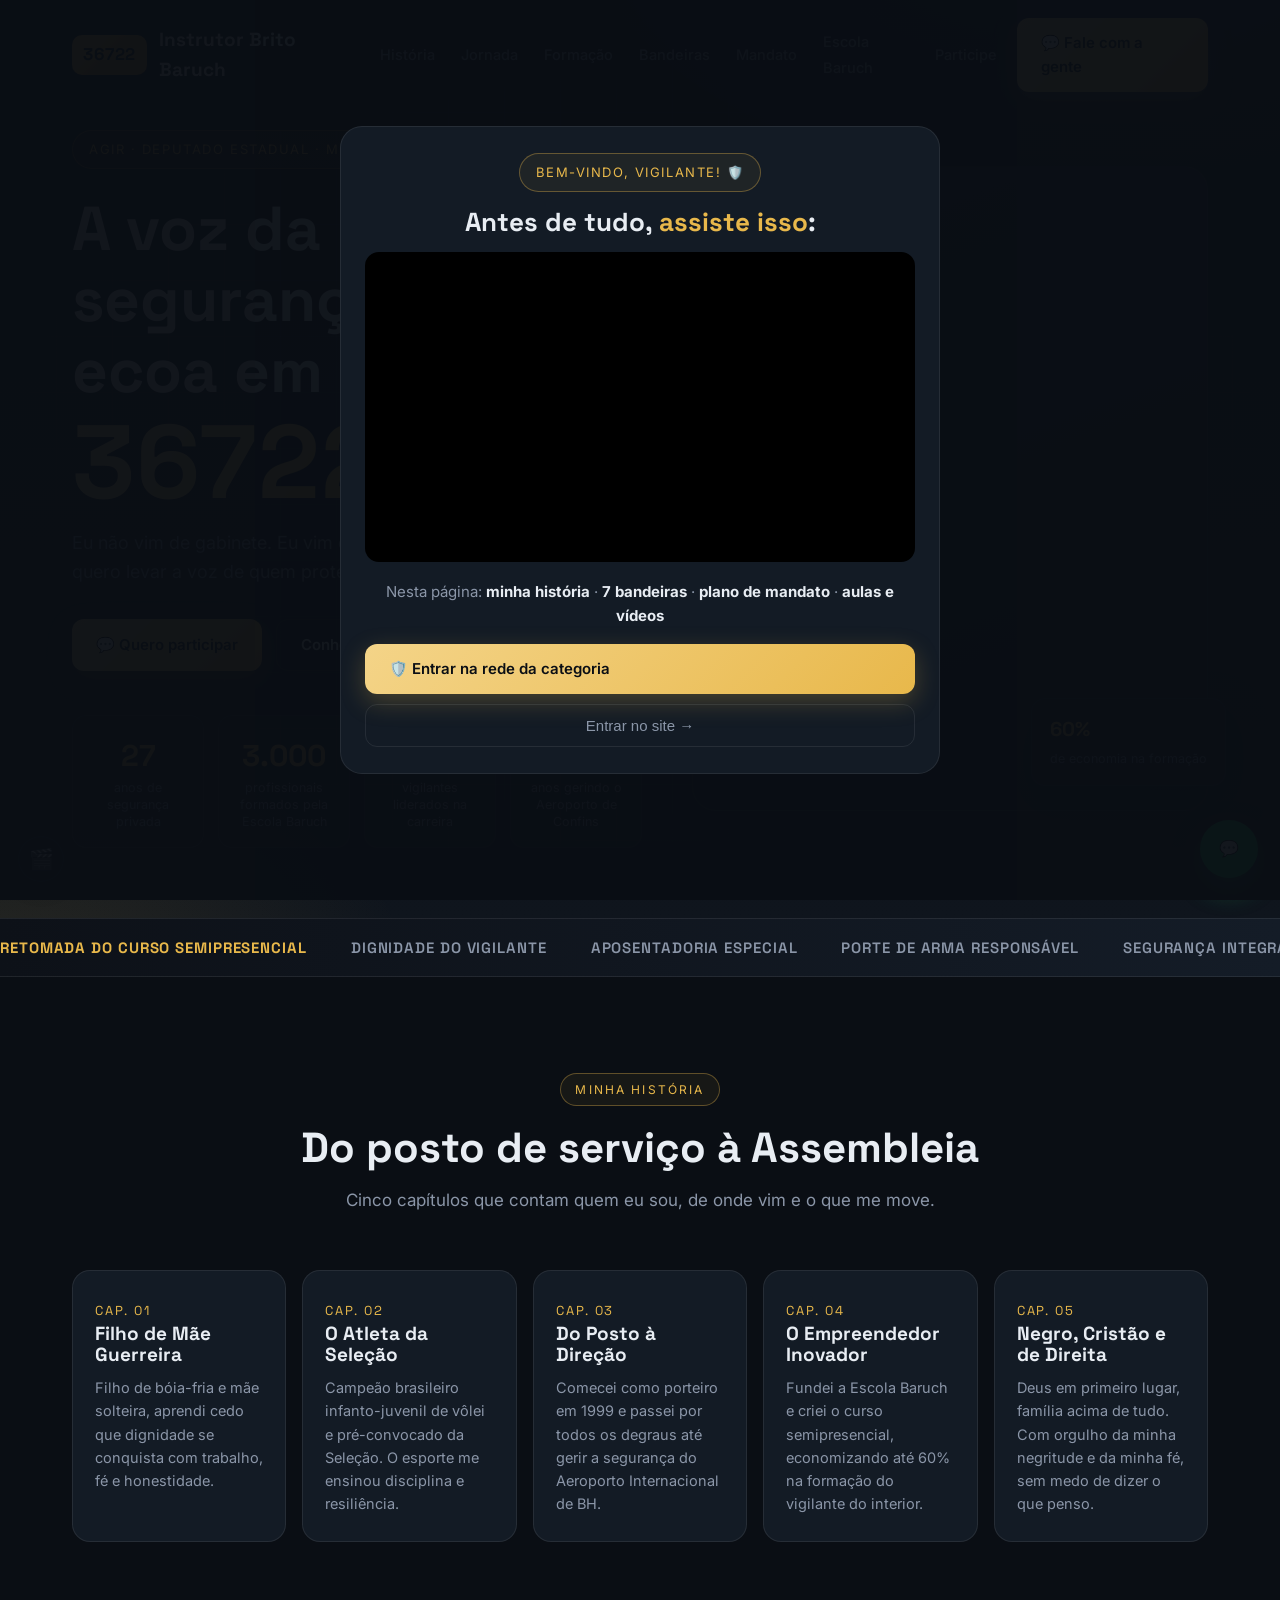
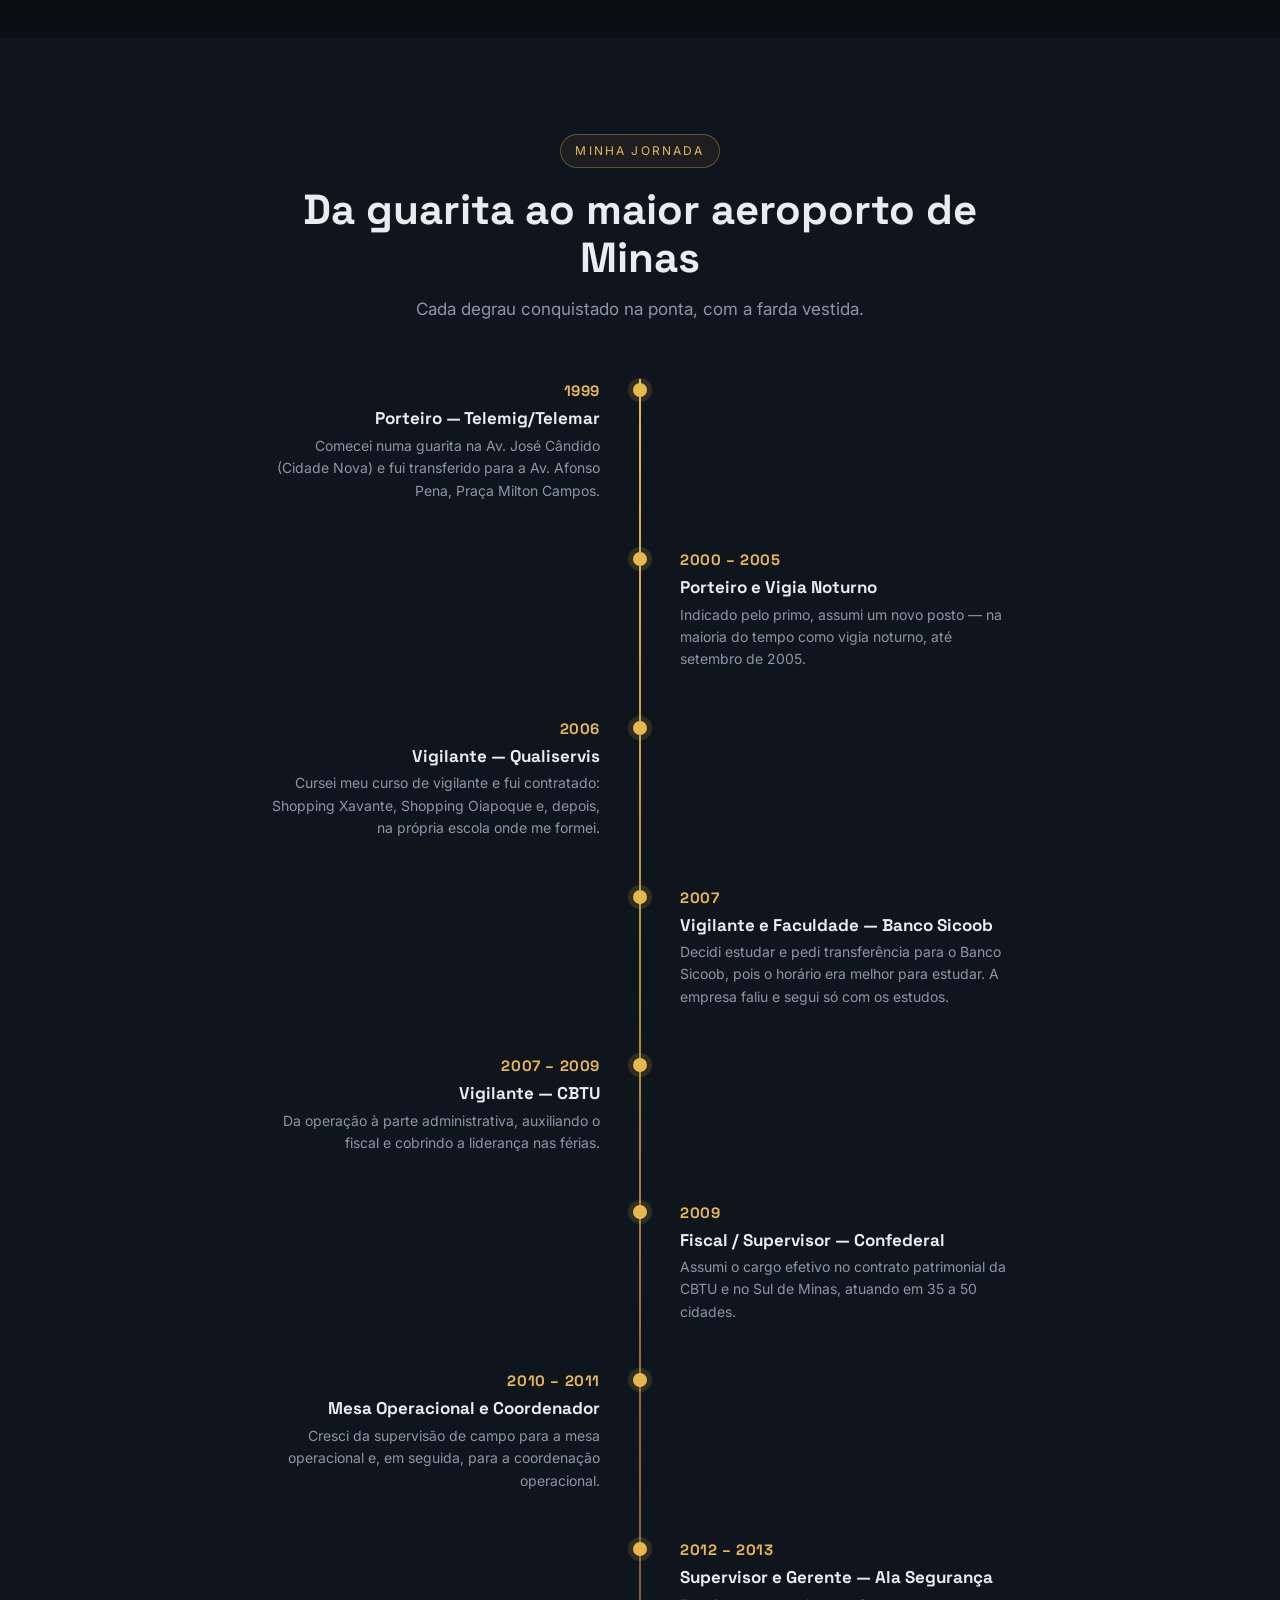
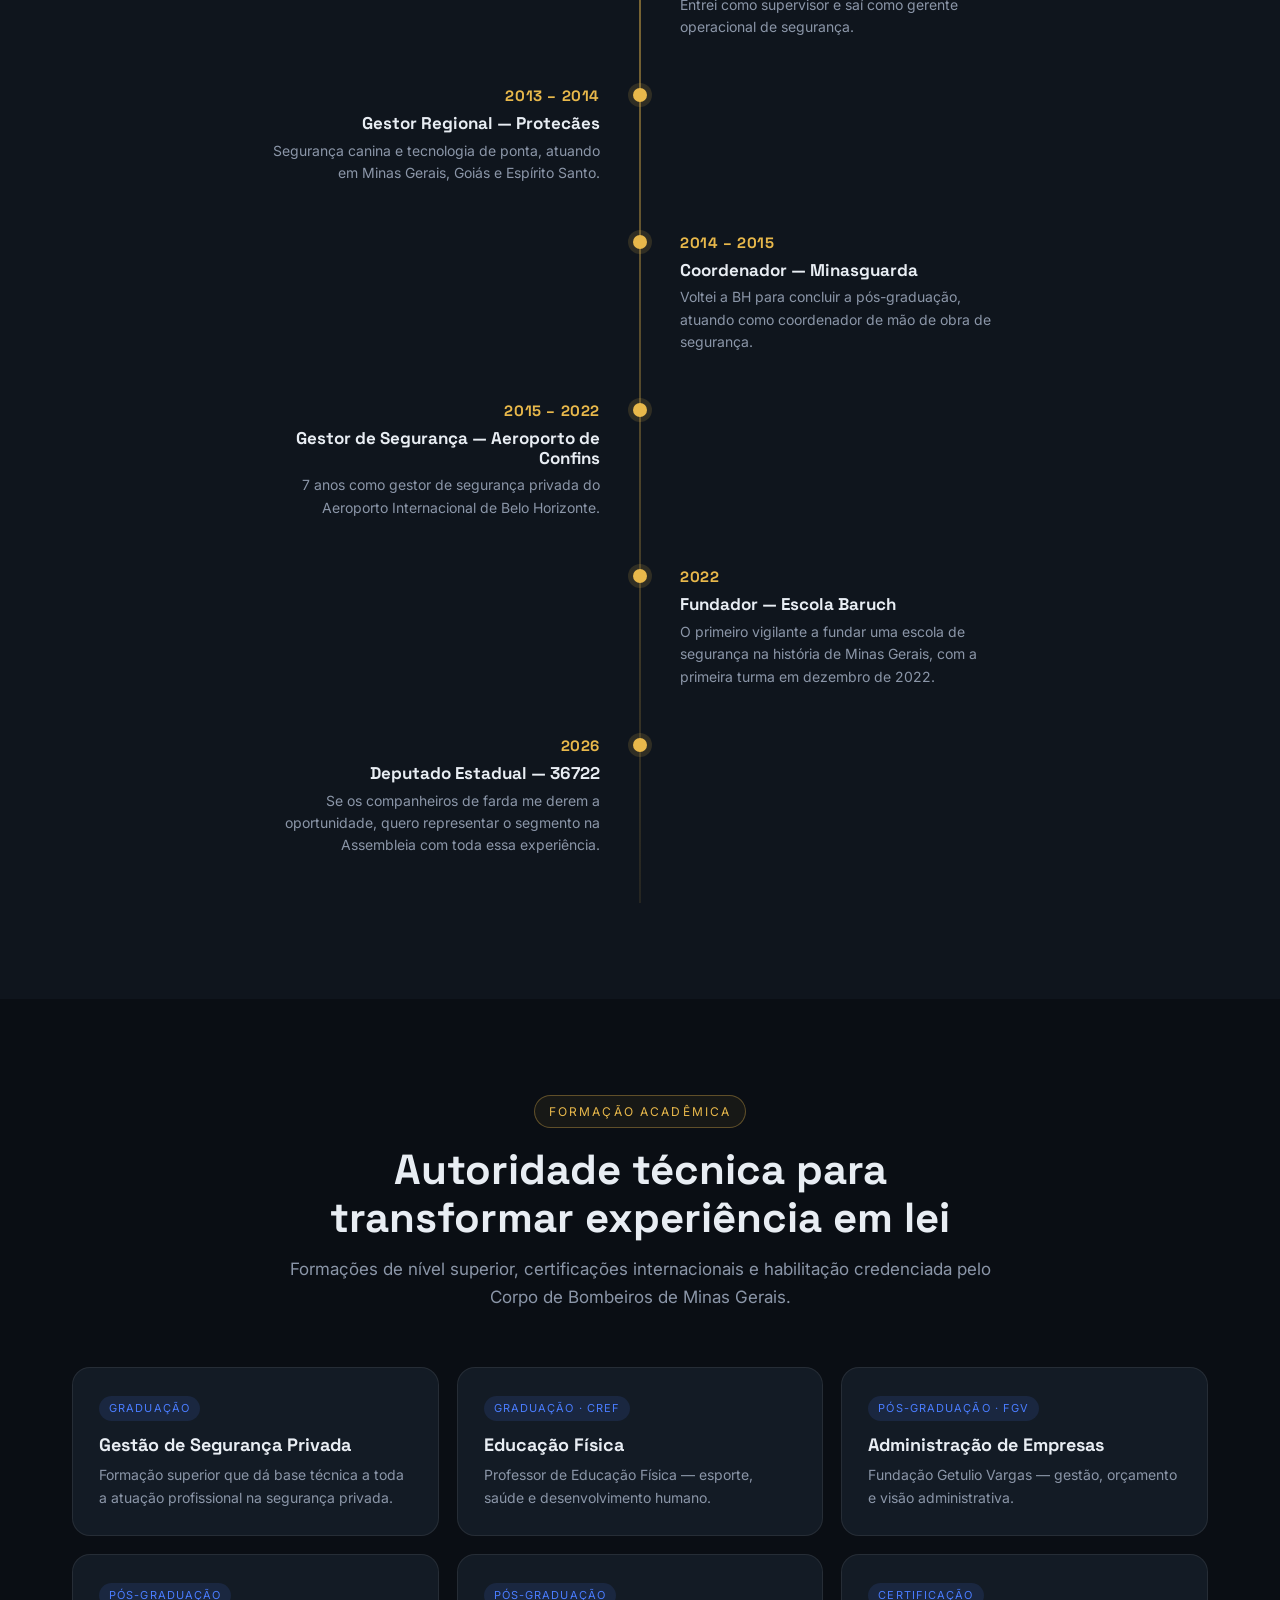
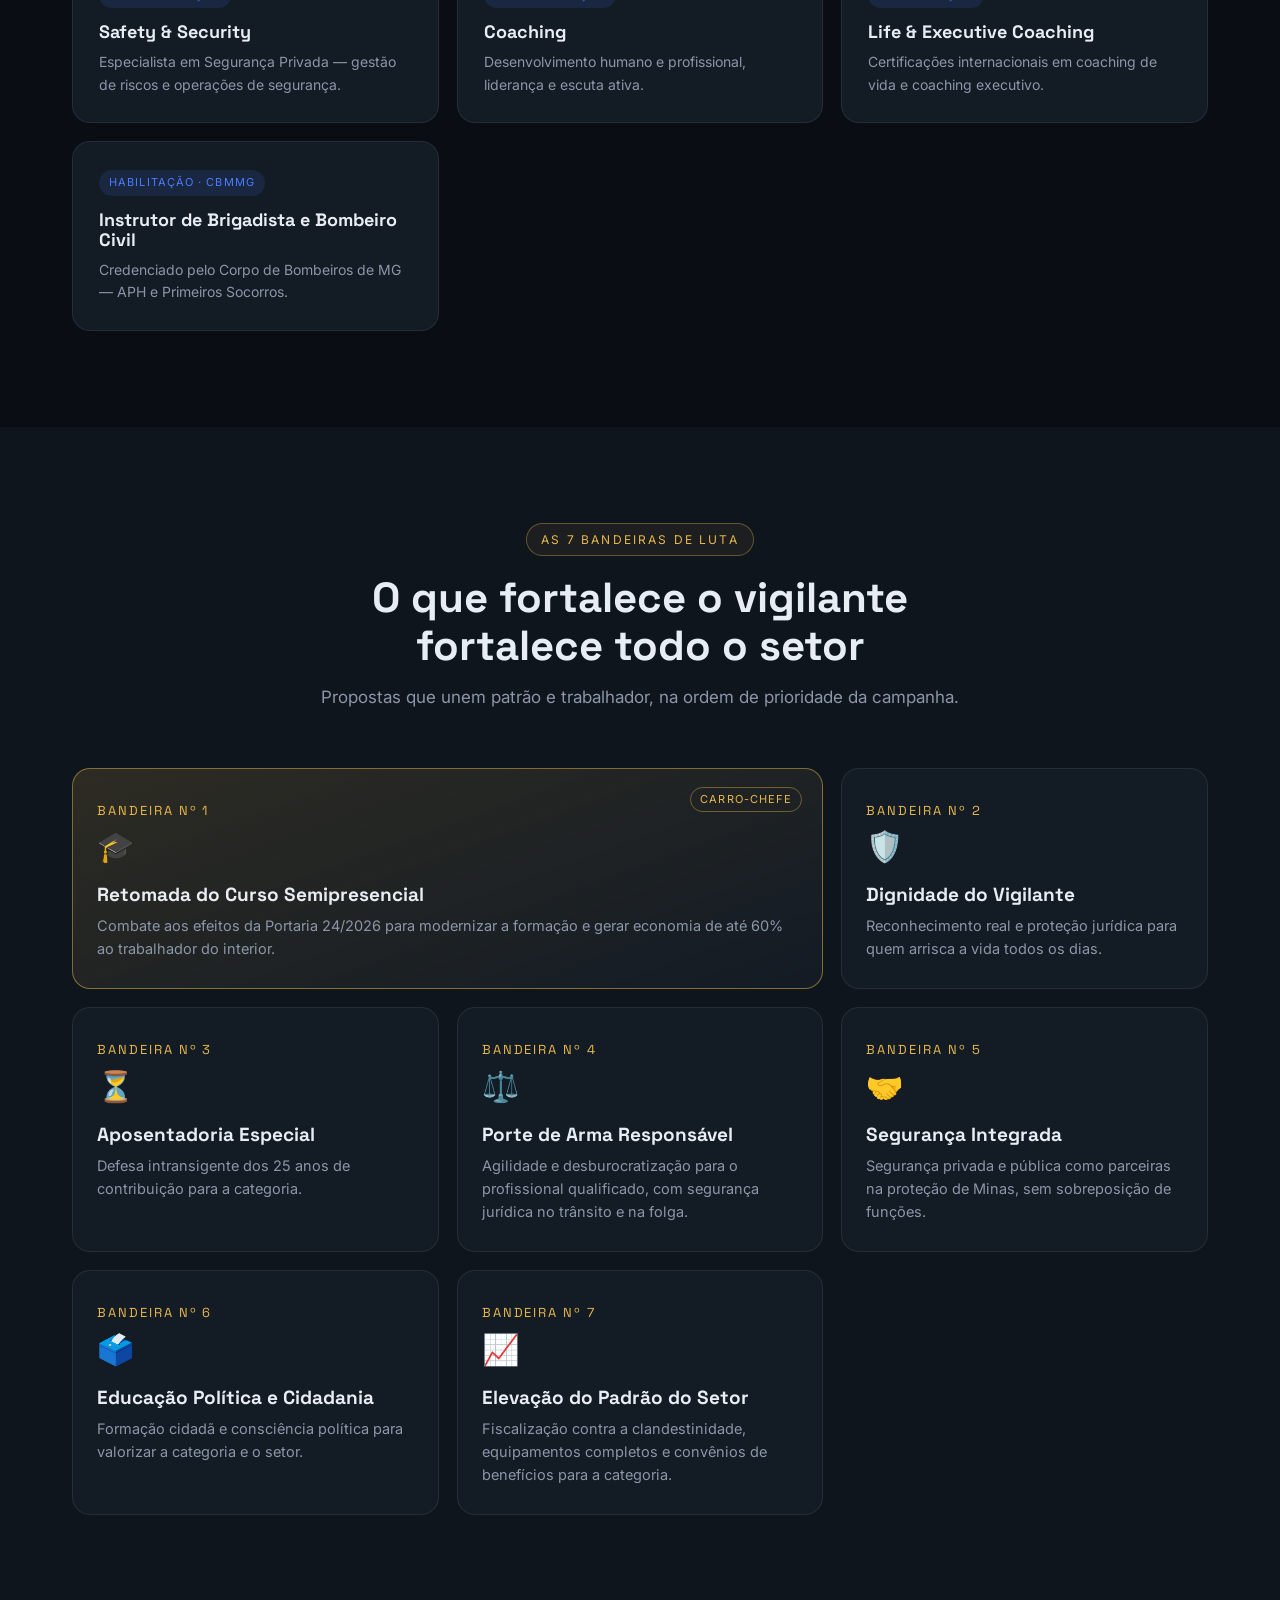
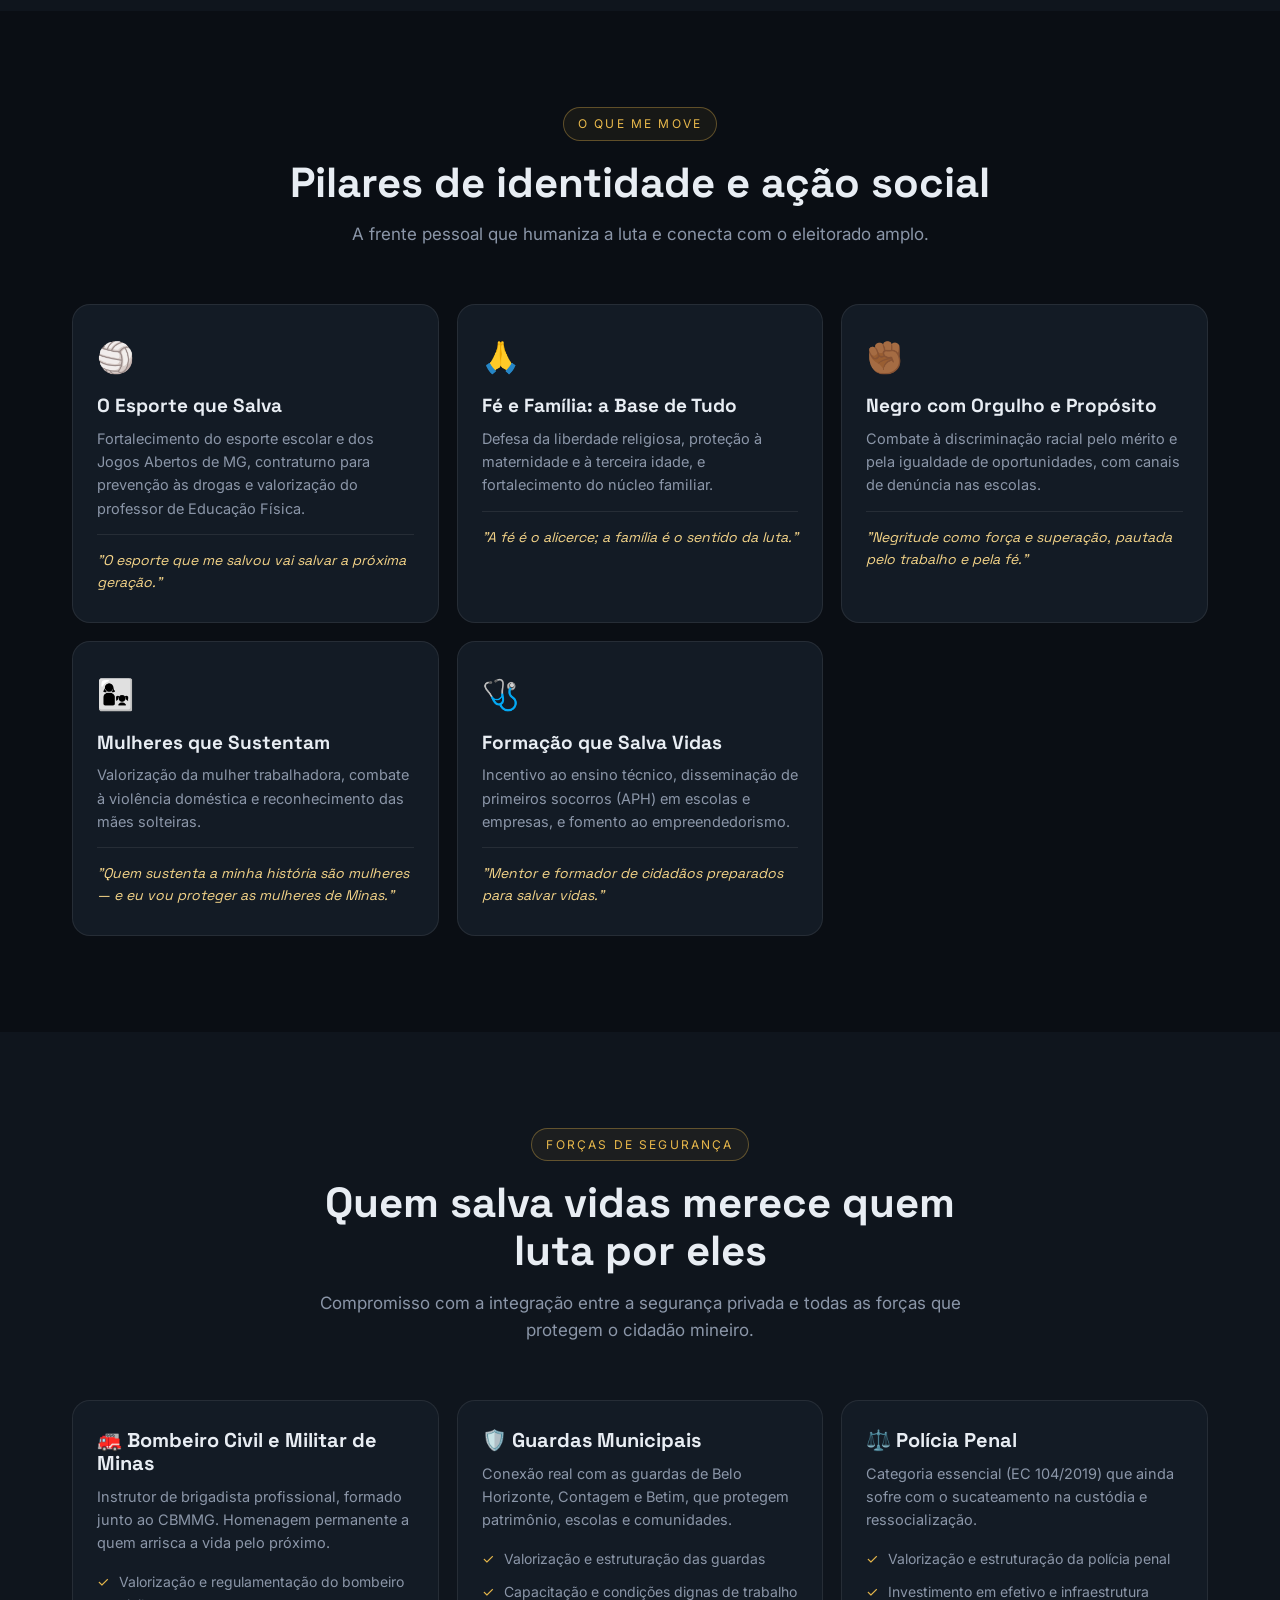
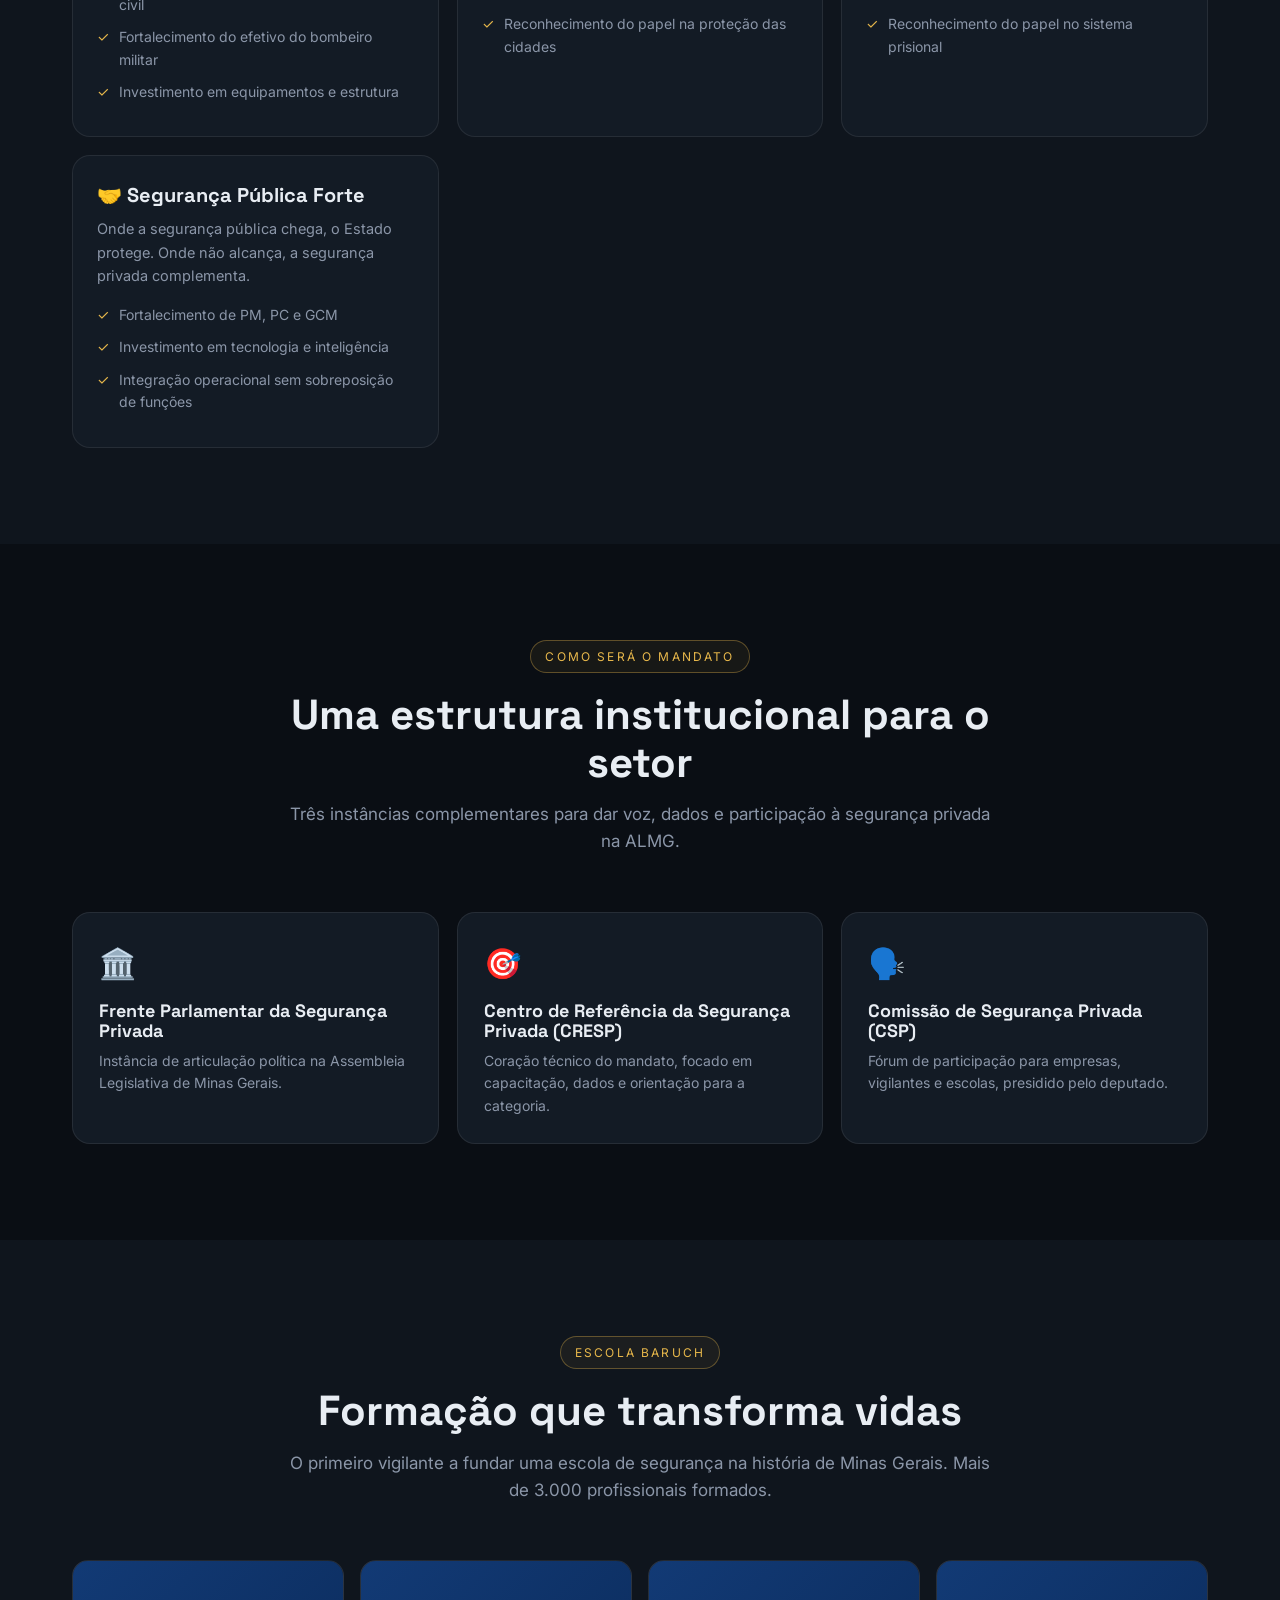
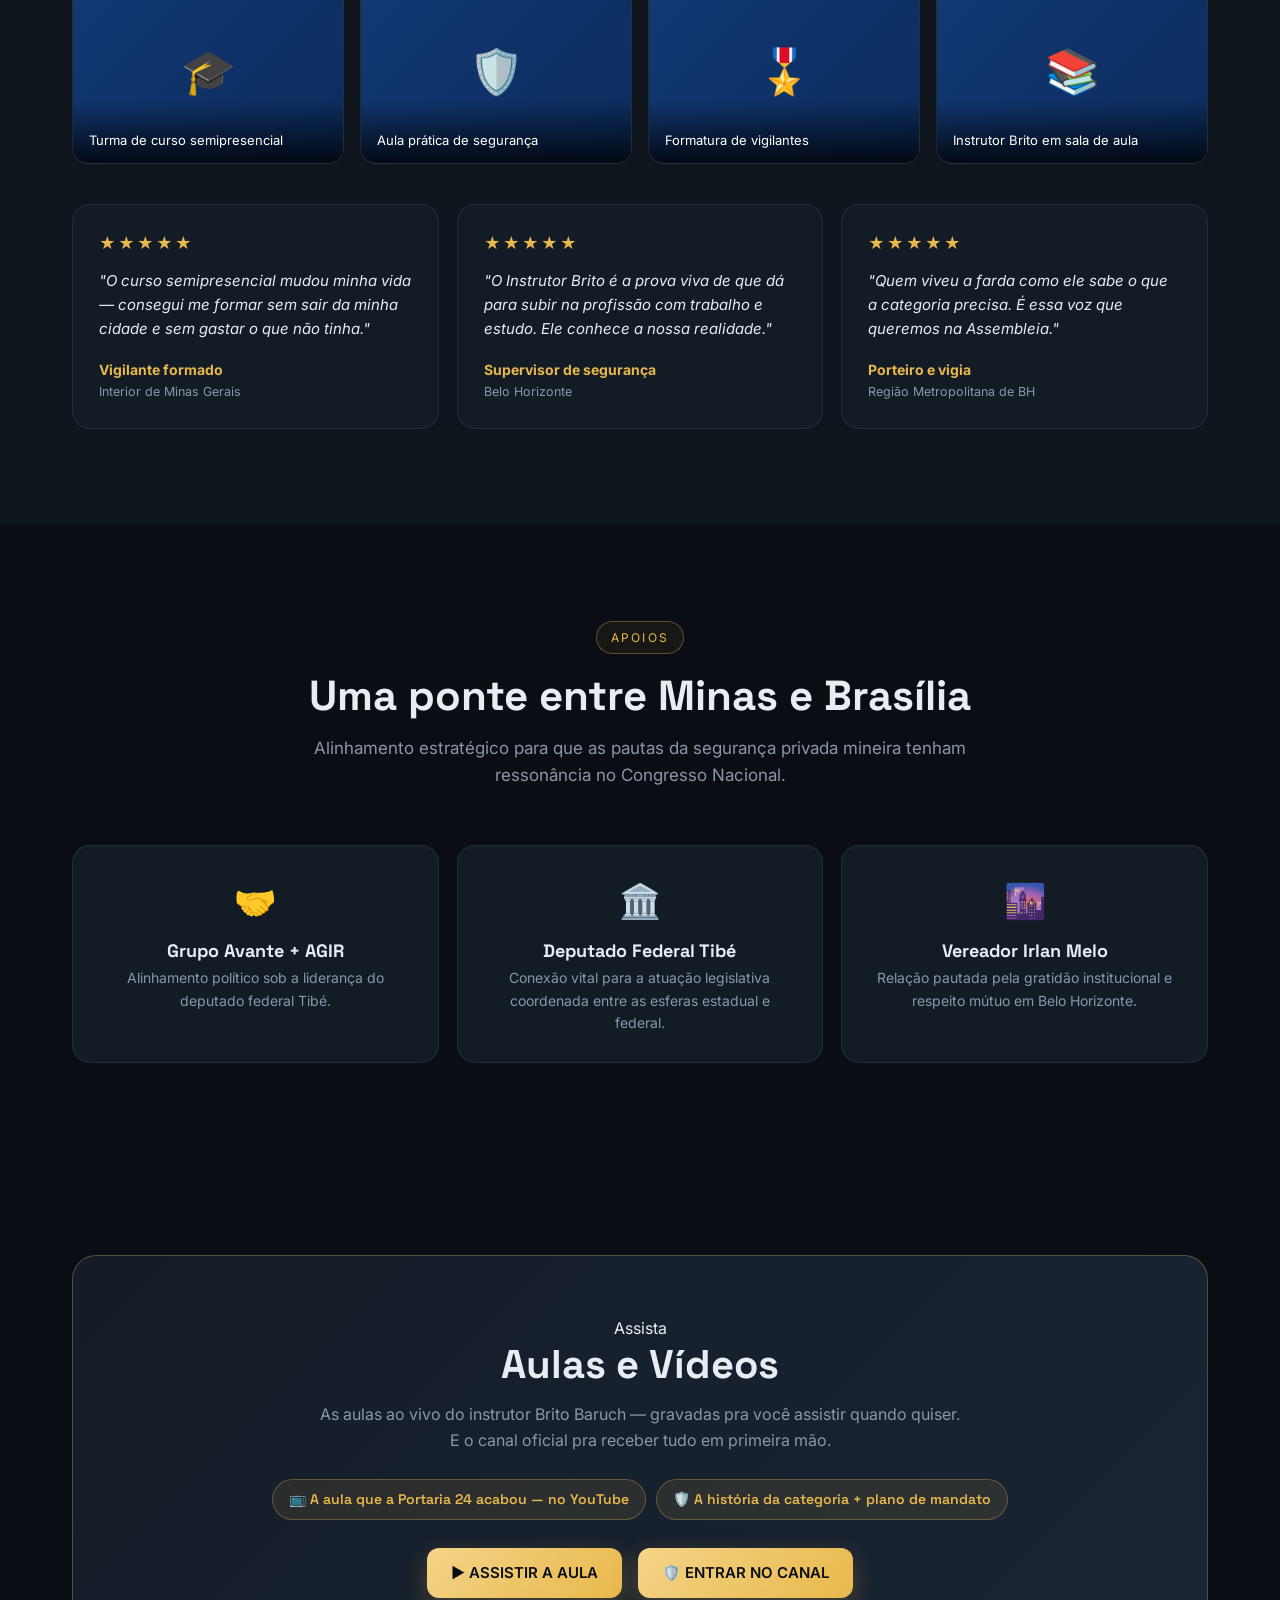
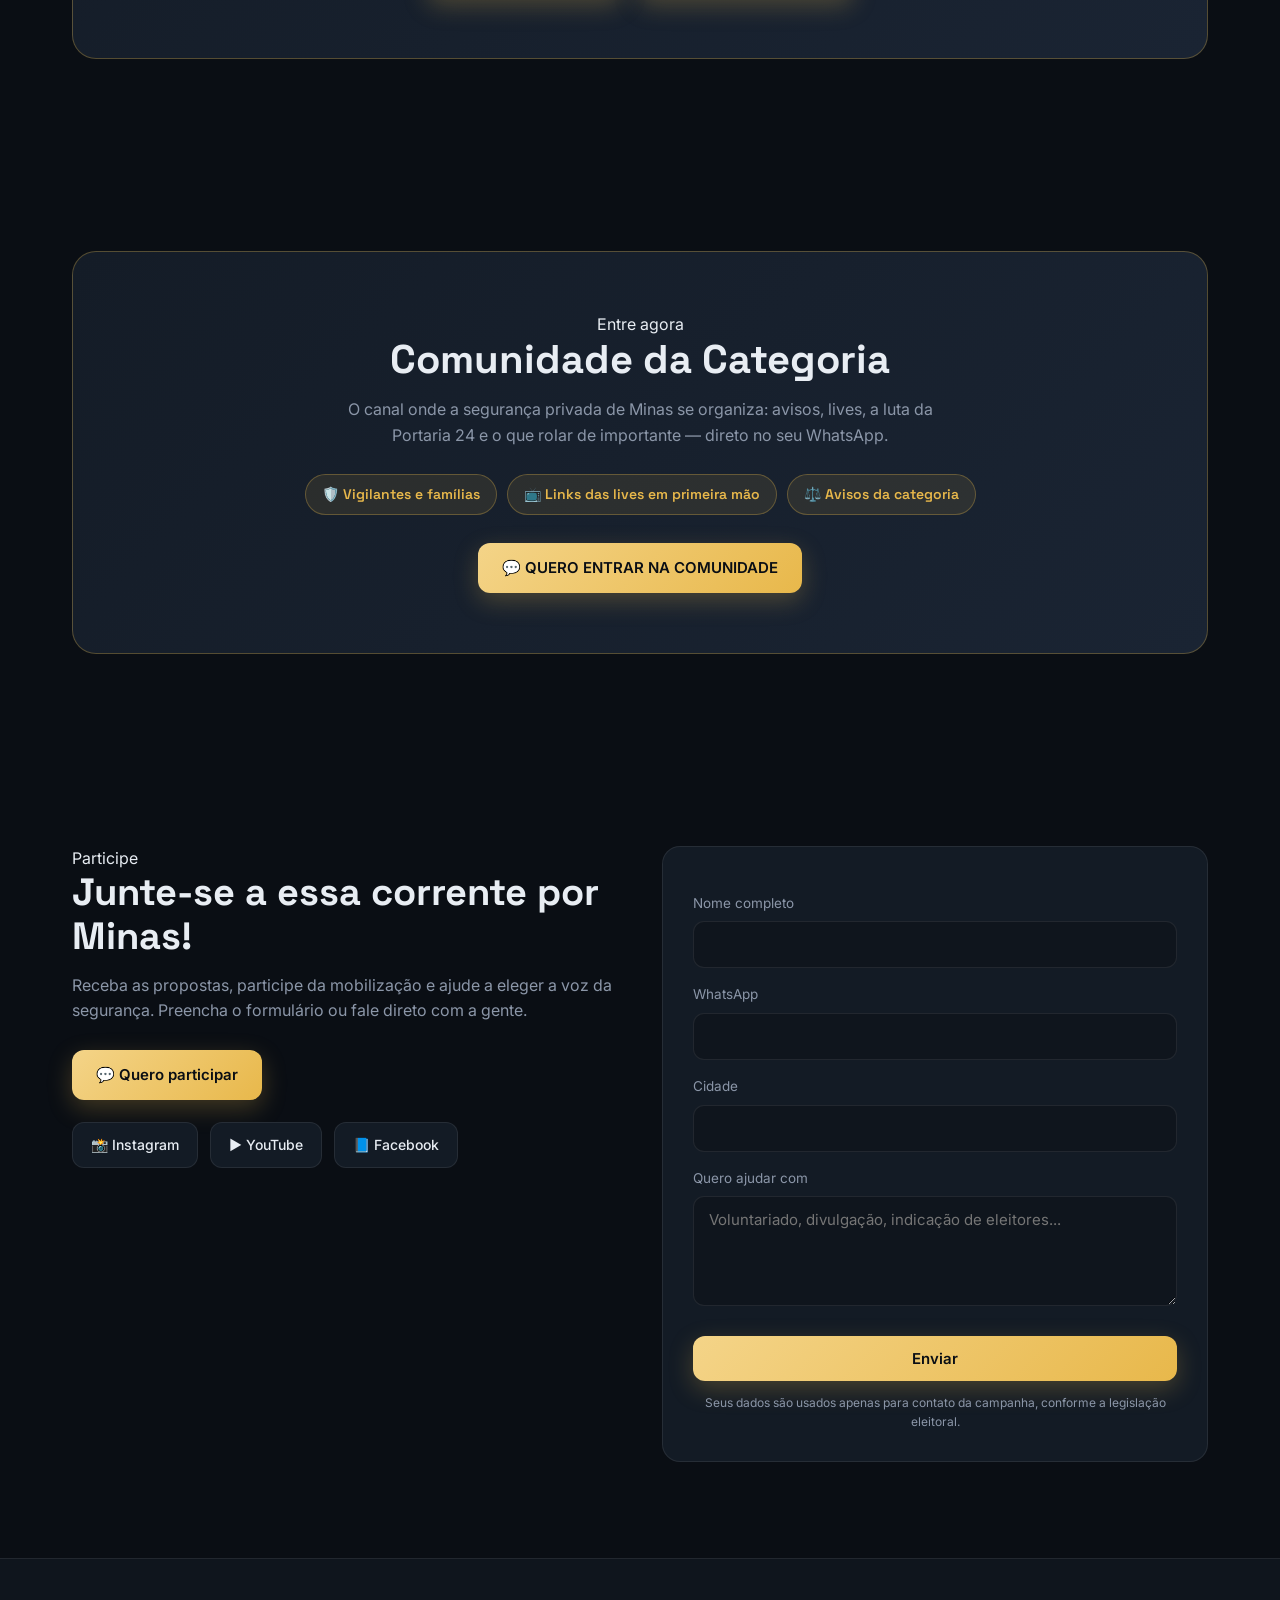
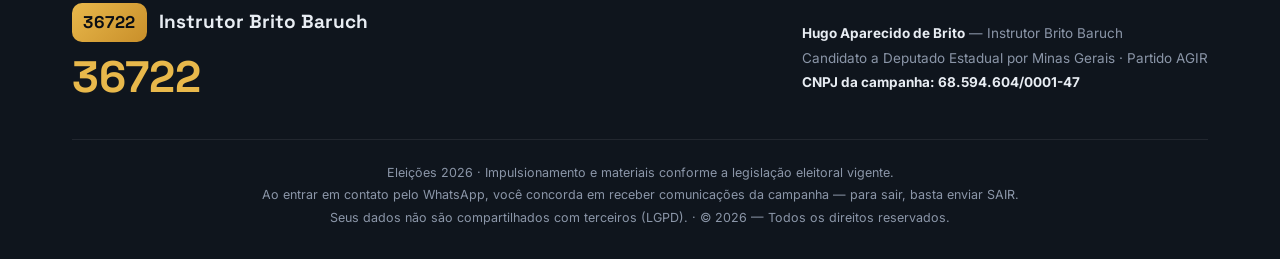
==== commit 4e8fc724: "Add files via upload" ====
--- a/index.html
+++ b/index.html
@@ -595,7 +595,7 @@
         <b>🎬 Vídeo de boas-vindas</b>
         <span>(em breve aqui — o instrutor te recebe)</span>
       </div>
-      <iframe id="welcome-video" src="" data-vid="uEHShNB1l1A" style="display:none" allowfullscreen></iframe>
+      <iframe id="welcome-video" src="" data-vid="gpTDT-dKFpQ" style="display:none" allowfullscreen></iframe>
     </div>
     <p style="color:var(--muted);font-size:15px;margin-bottom:16px">Nesta página: <b style="color:var(--text)">minha história</b> · <b style="color:var(--text)">7 bandeiras</b> · <b style="color:var(--text)">plano de mandato</b> · <b style="color:var(--text)">aulas e vídeos</b></p>
     <div id="welcome-btns">
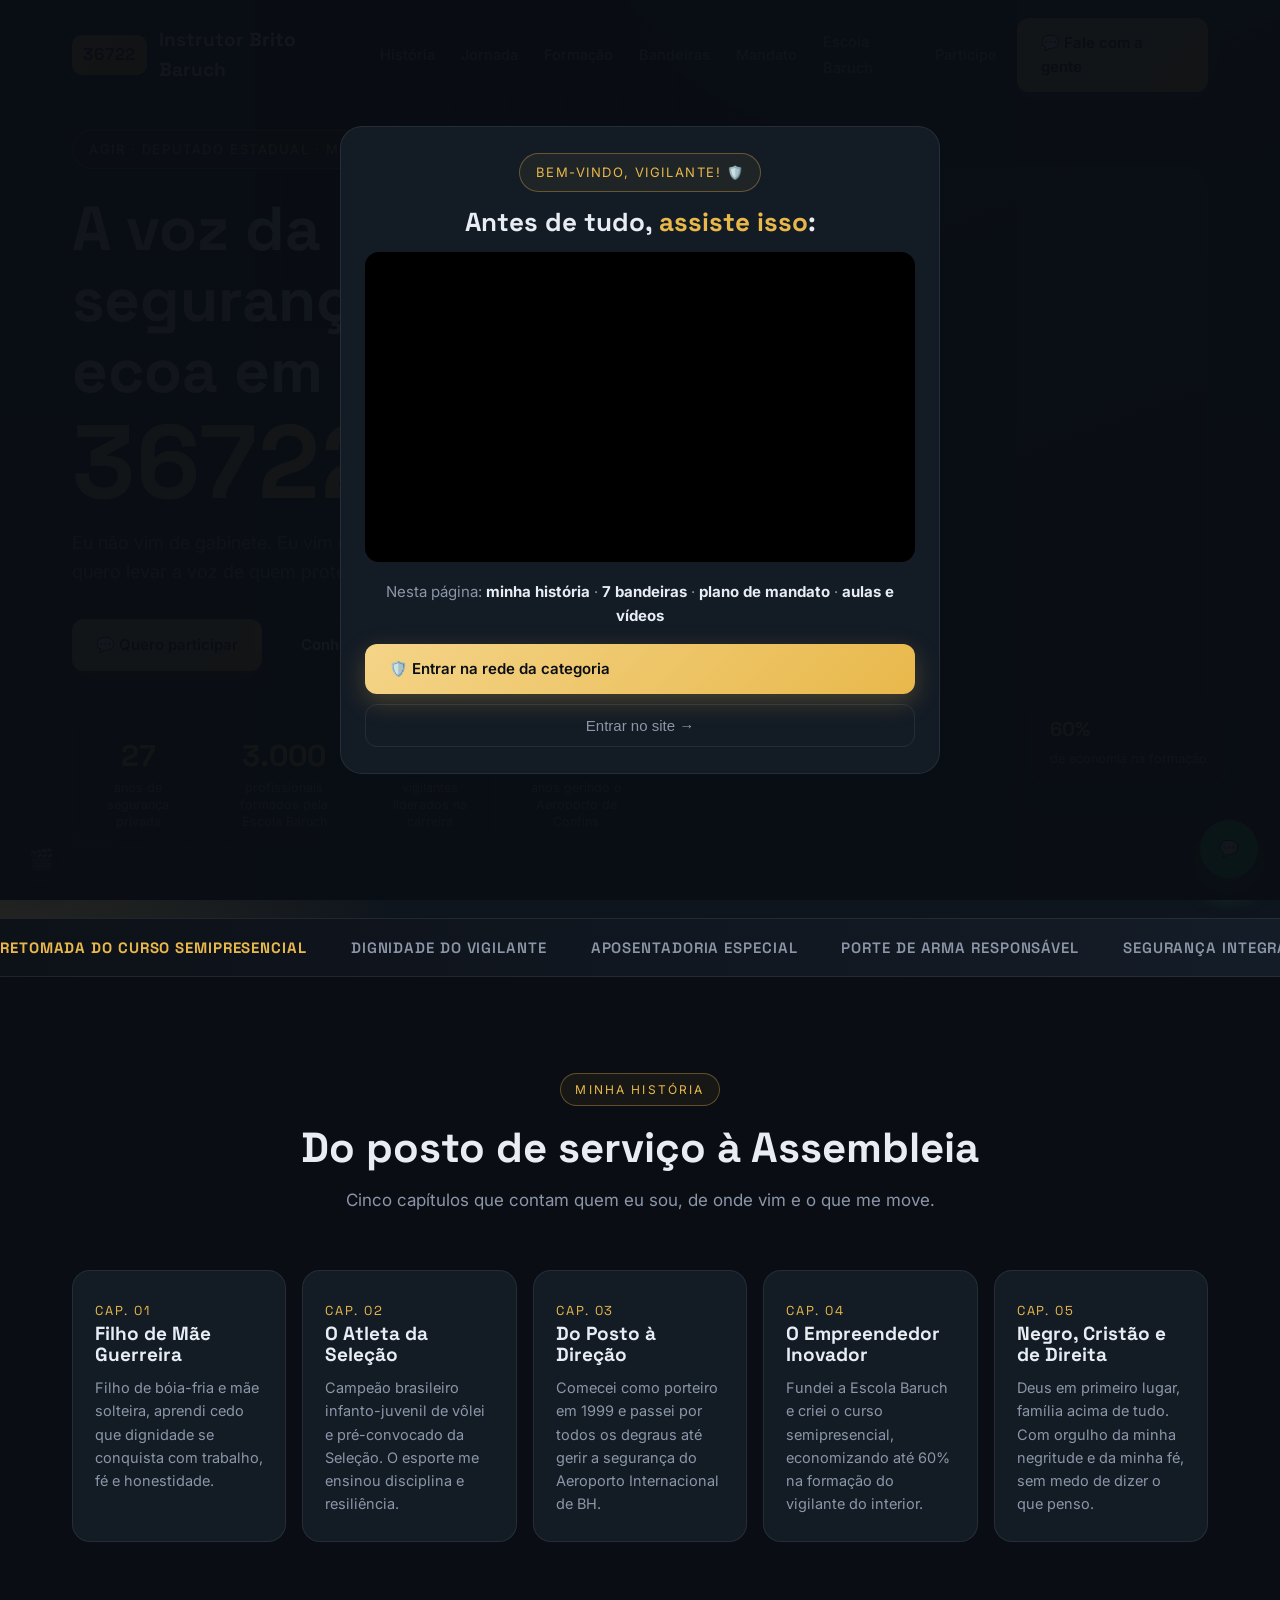
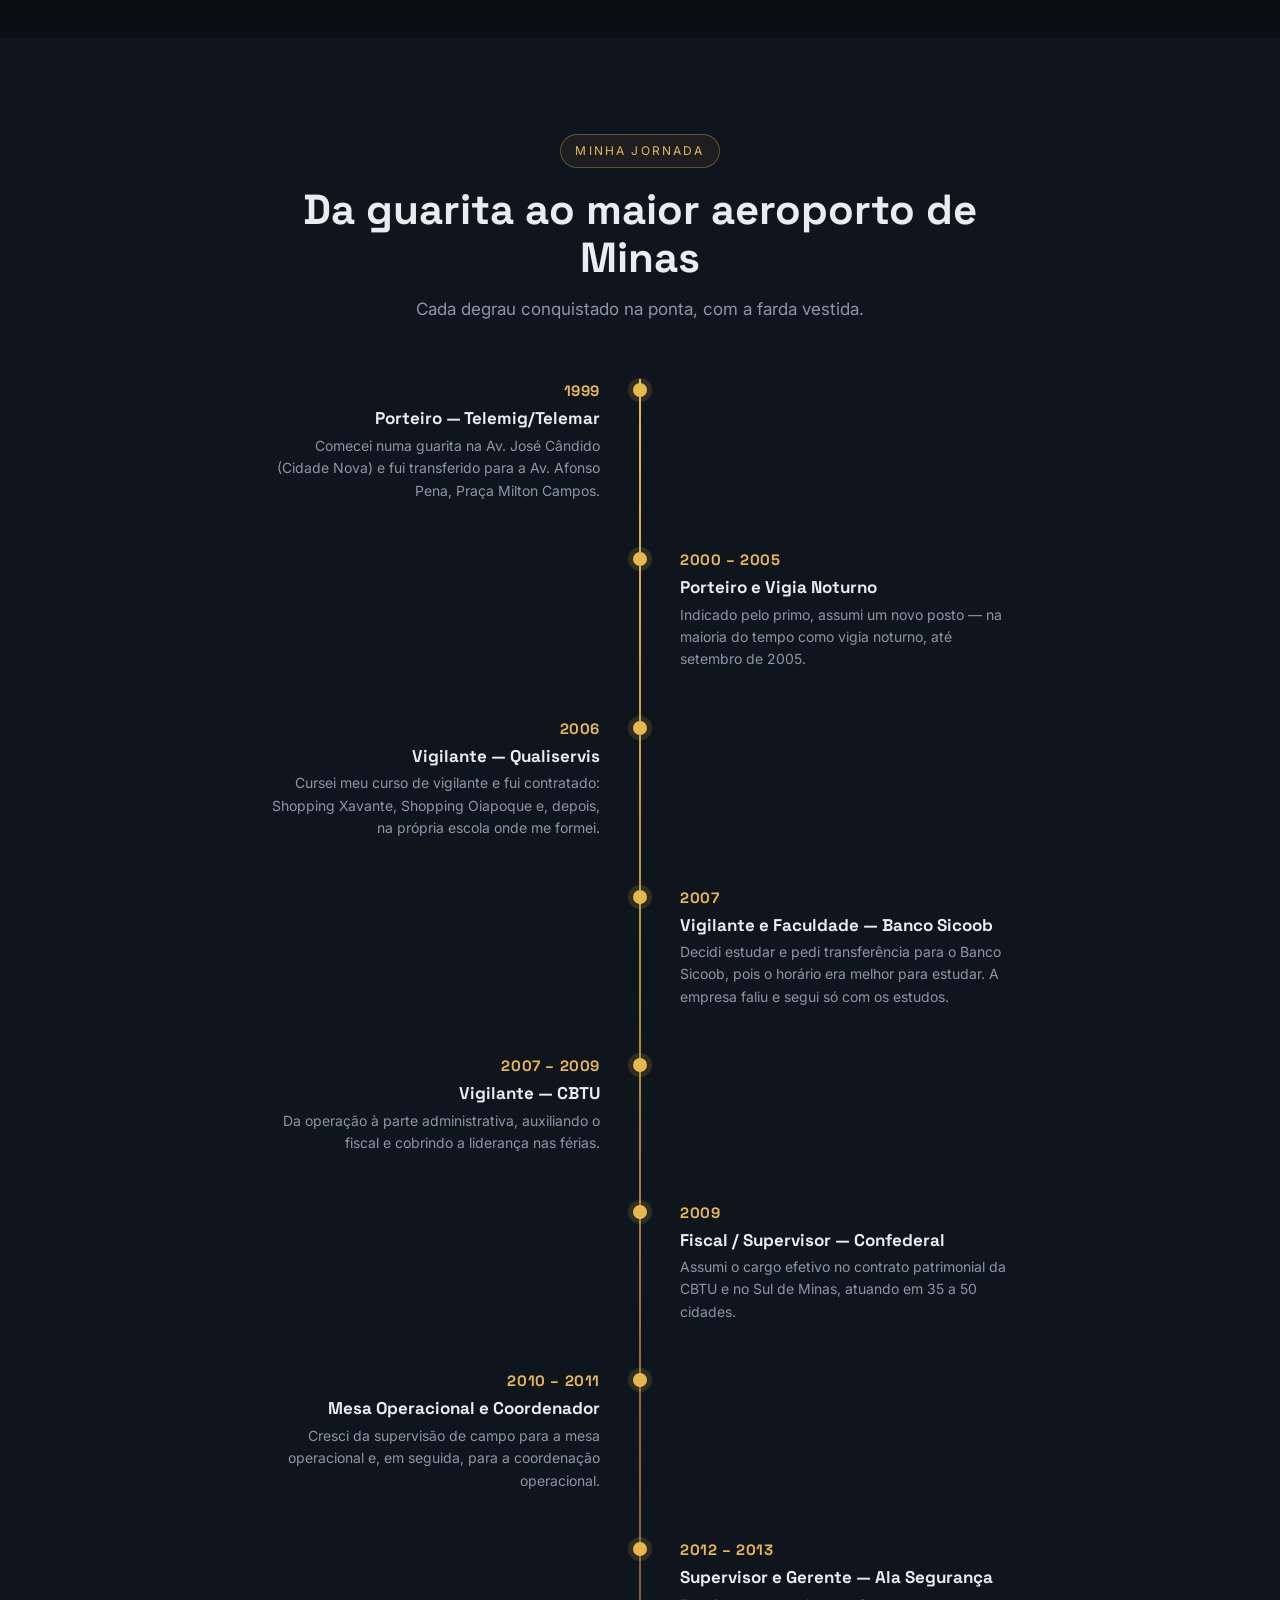
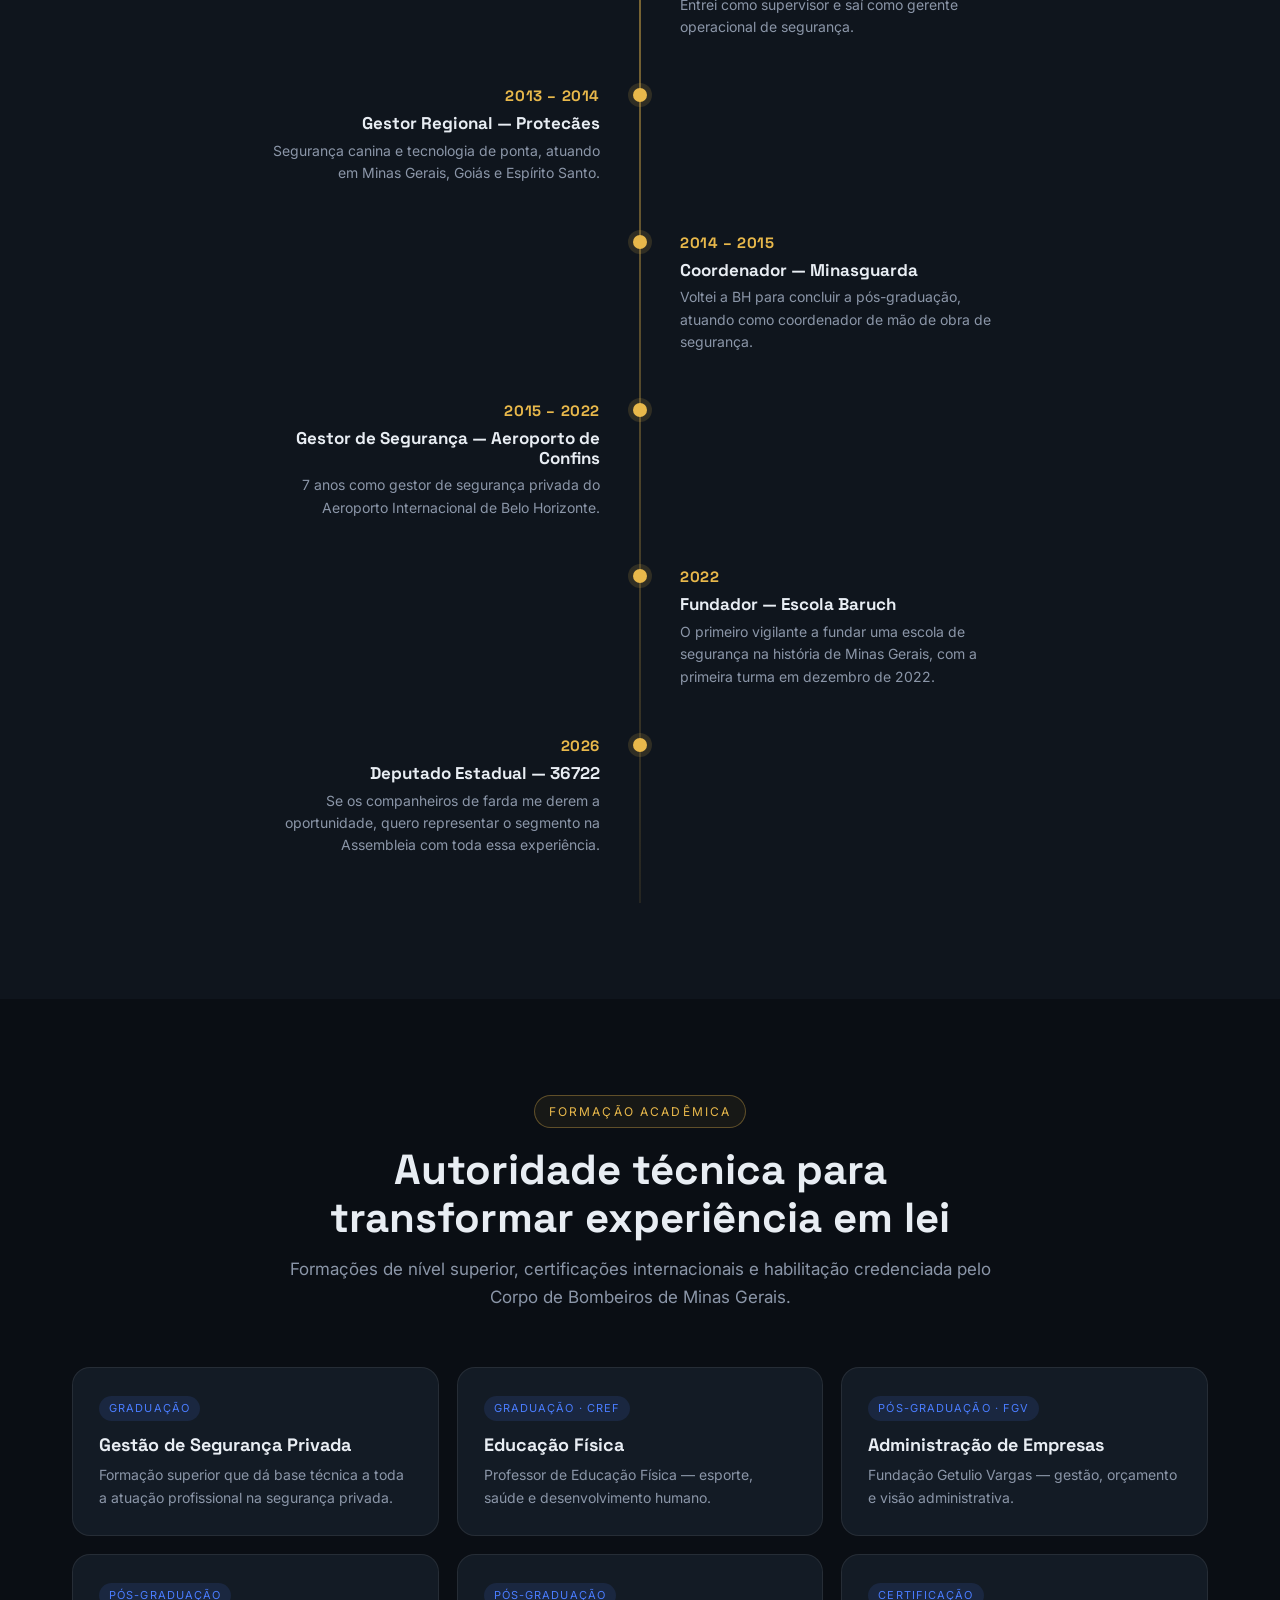
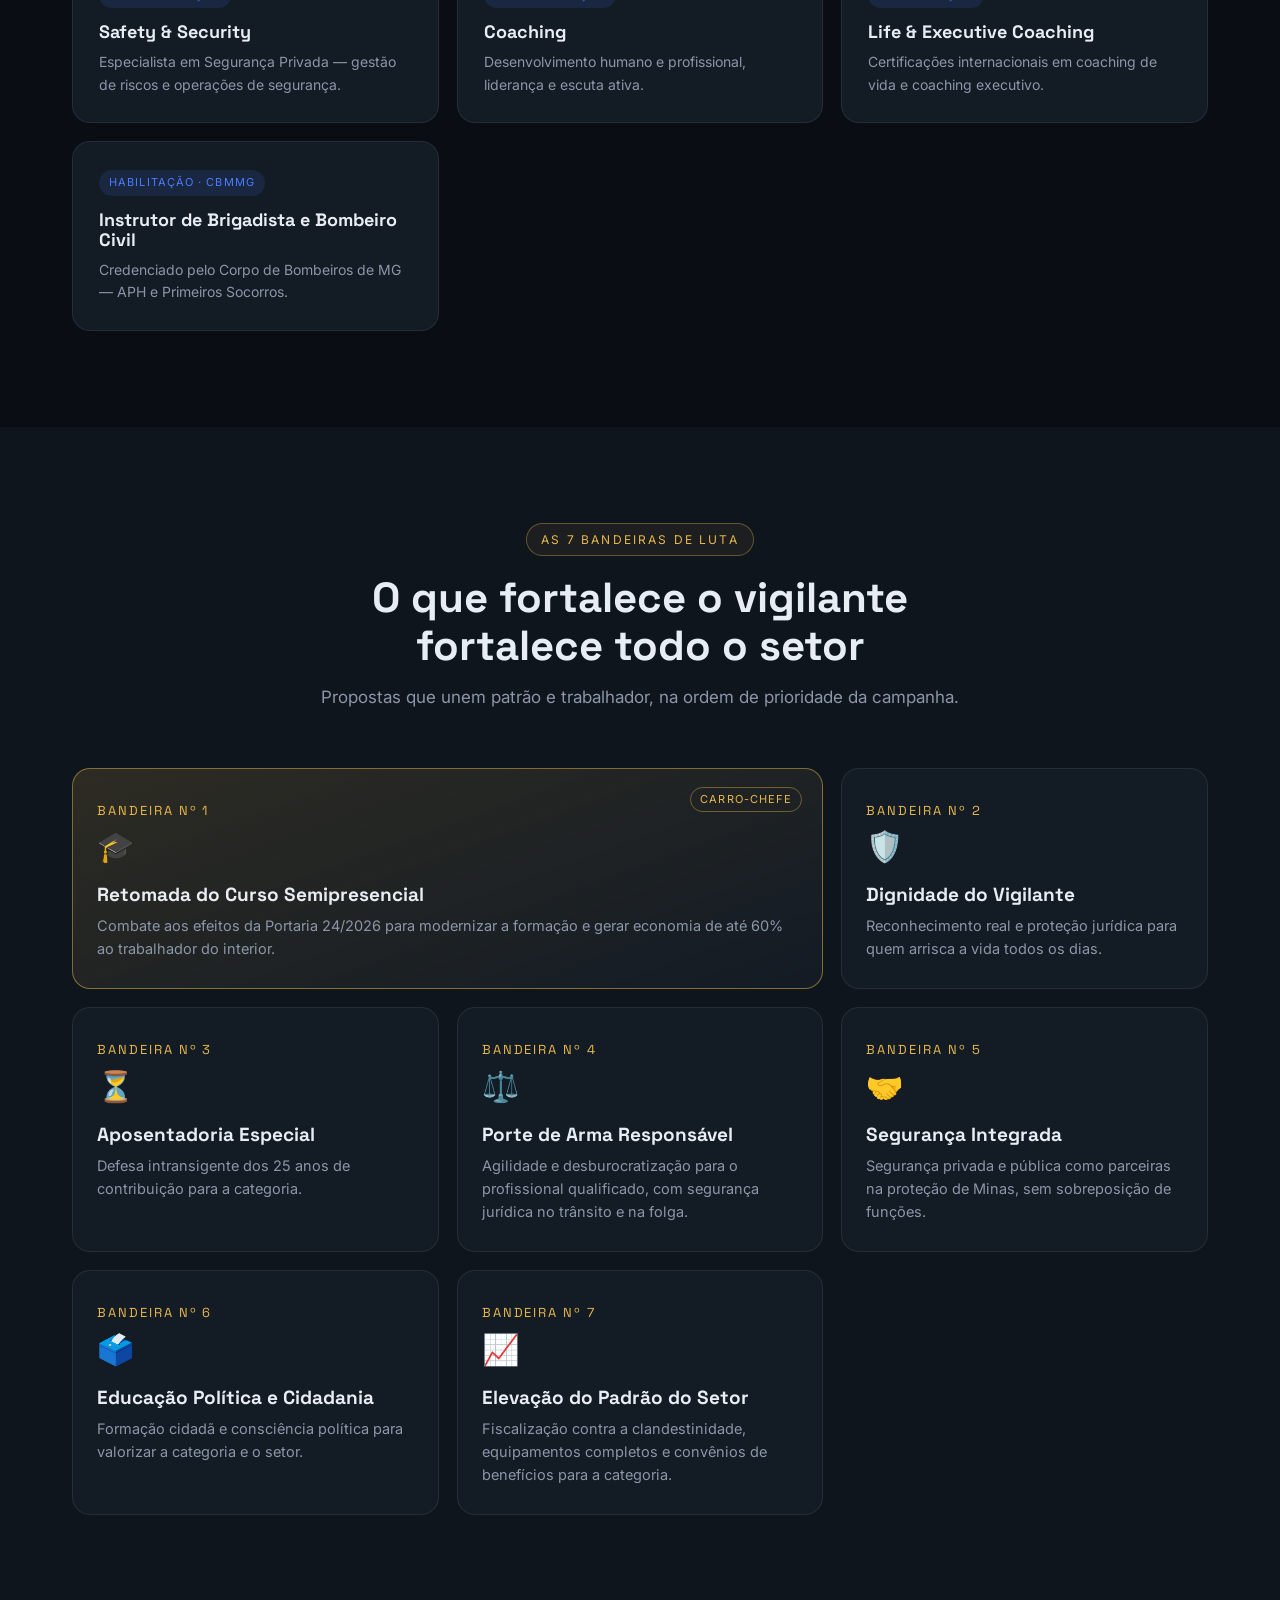
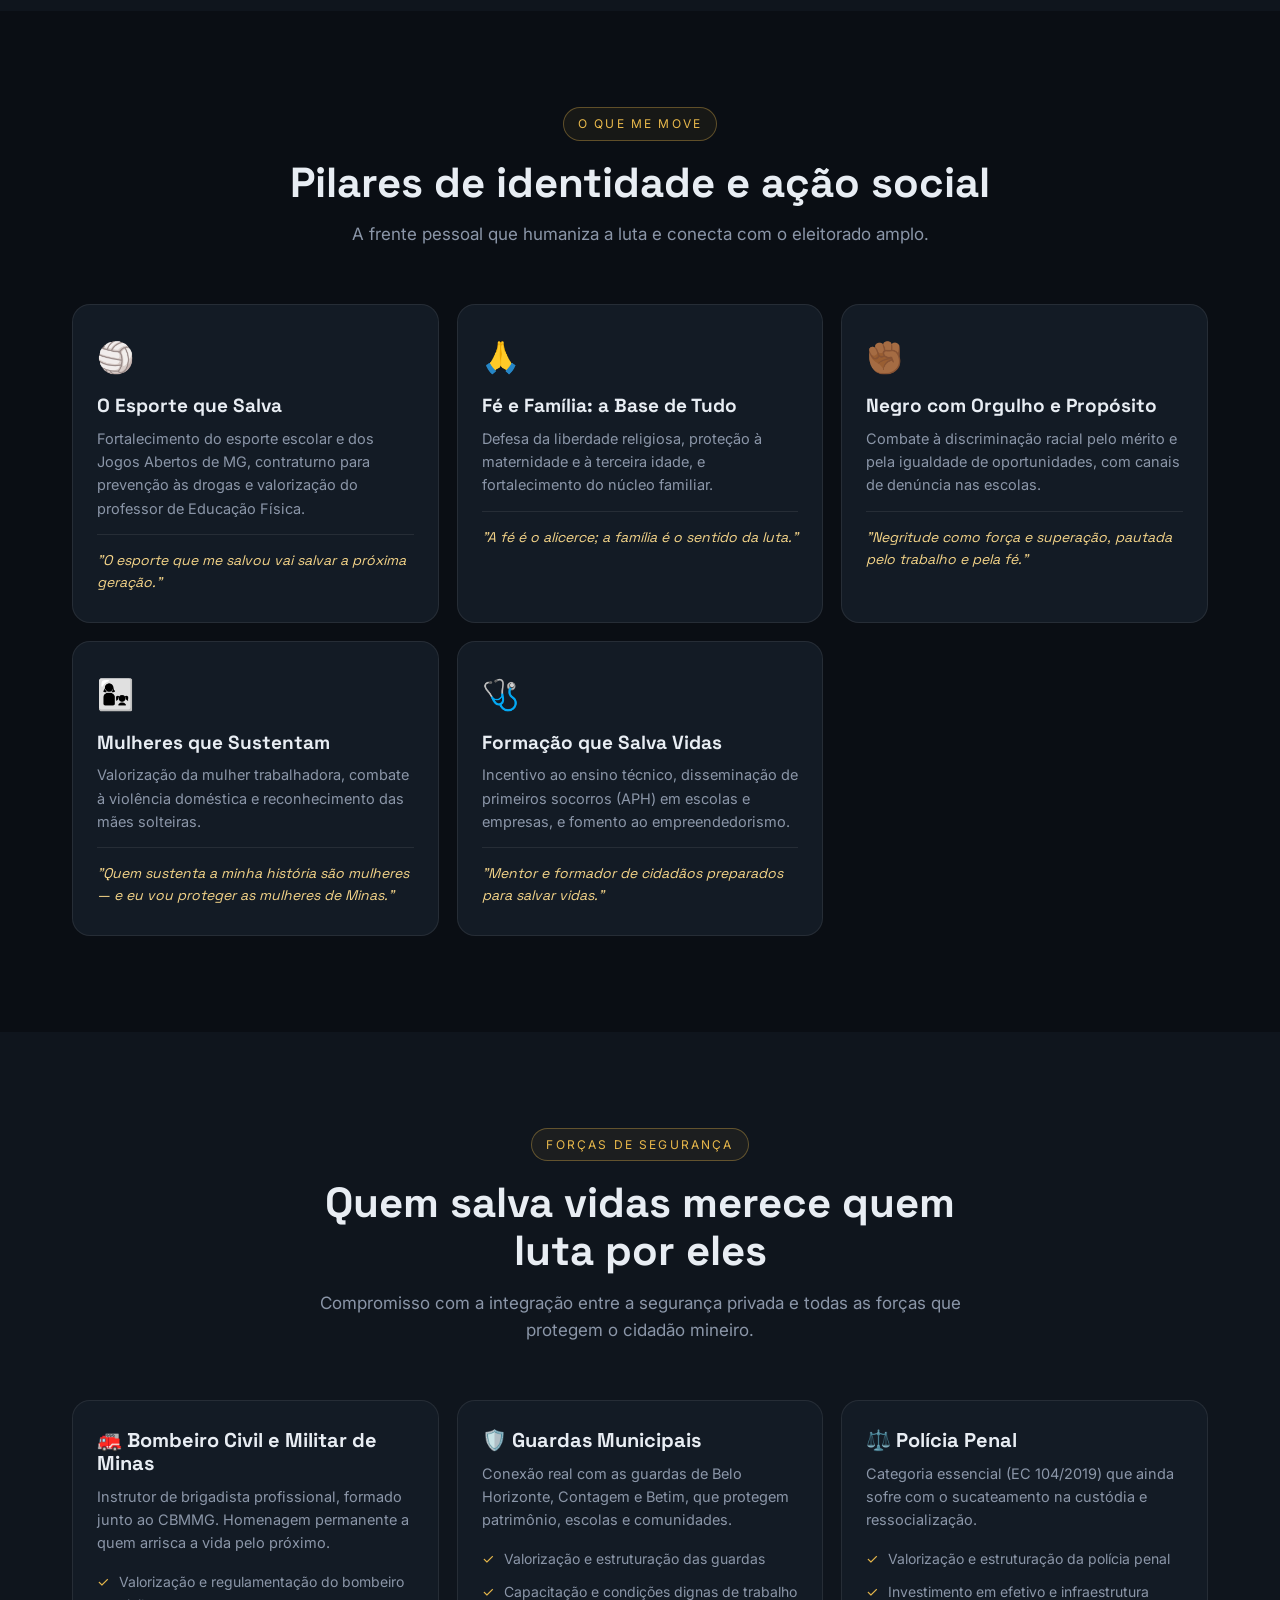
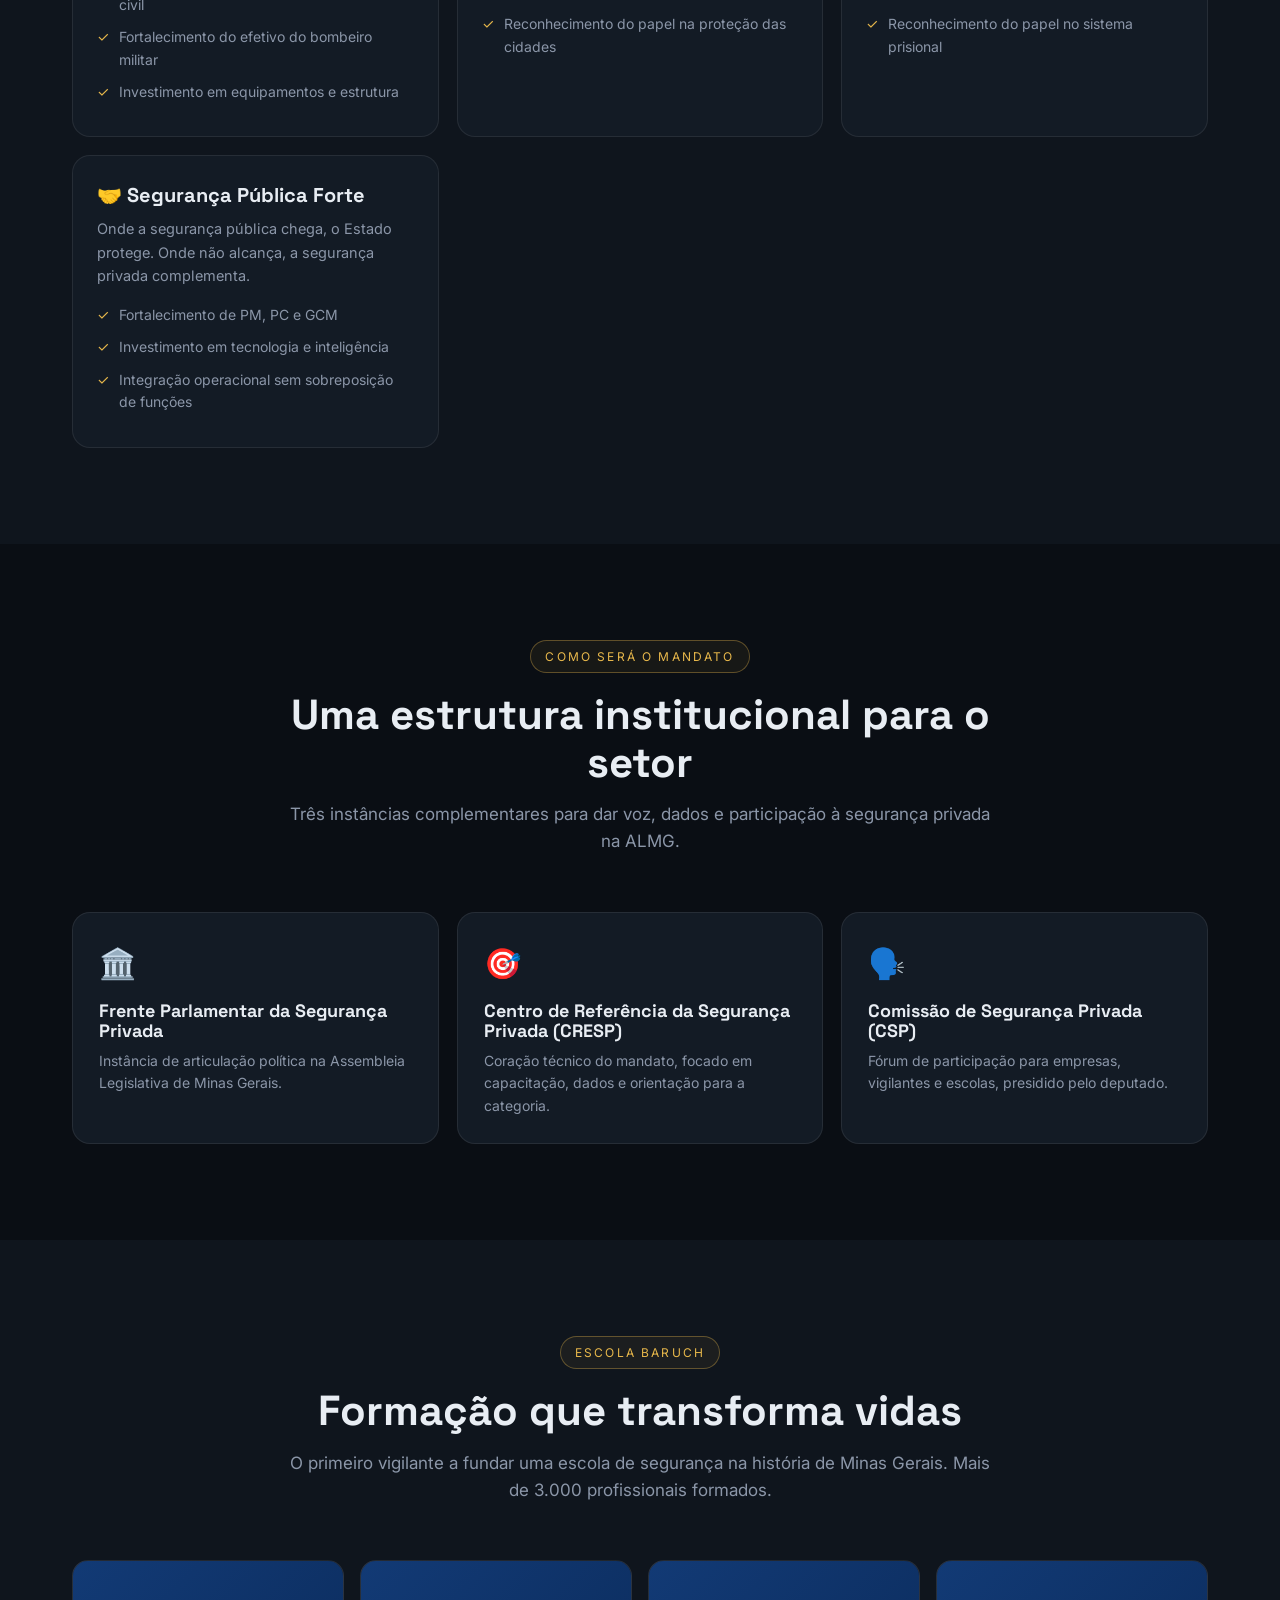
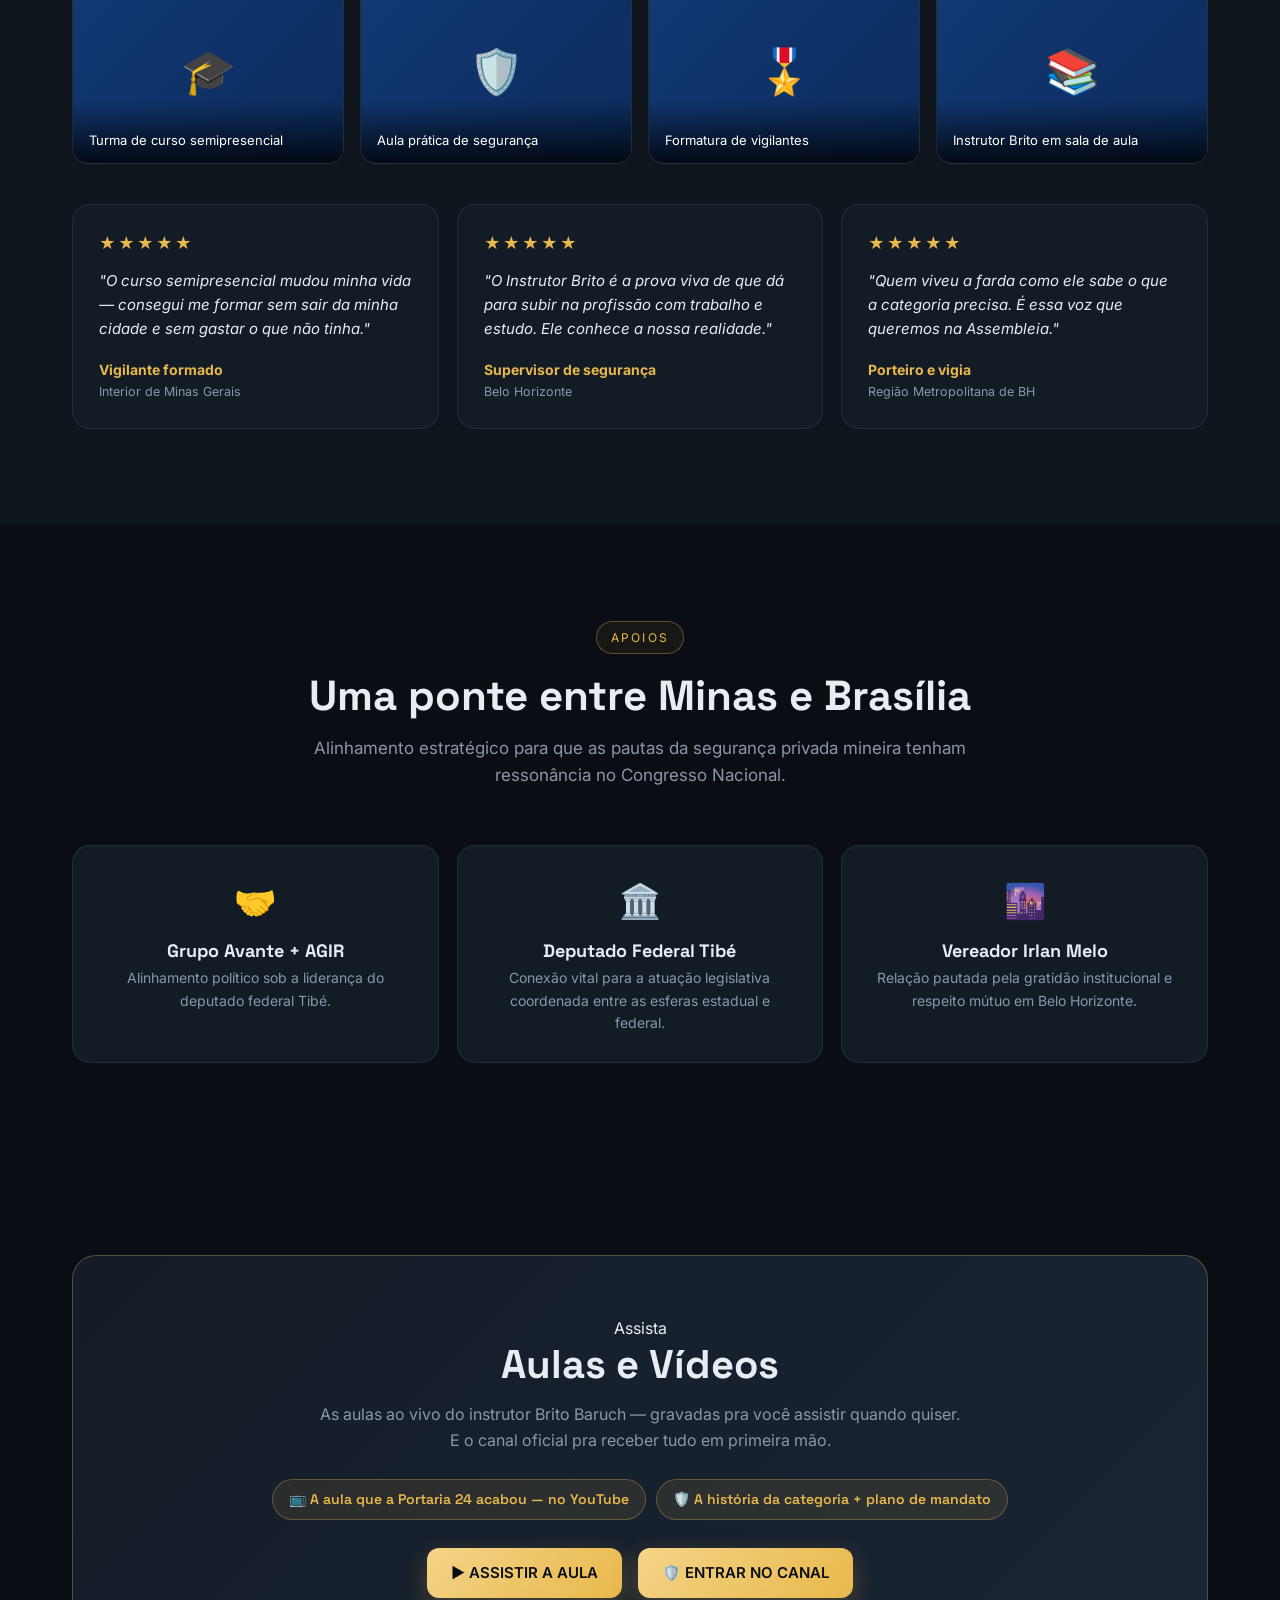
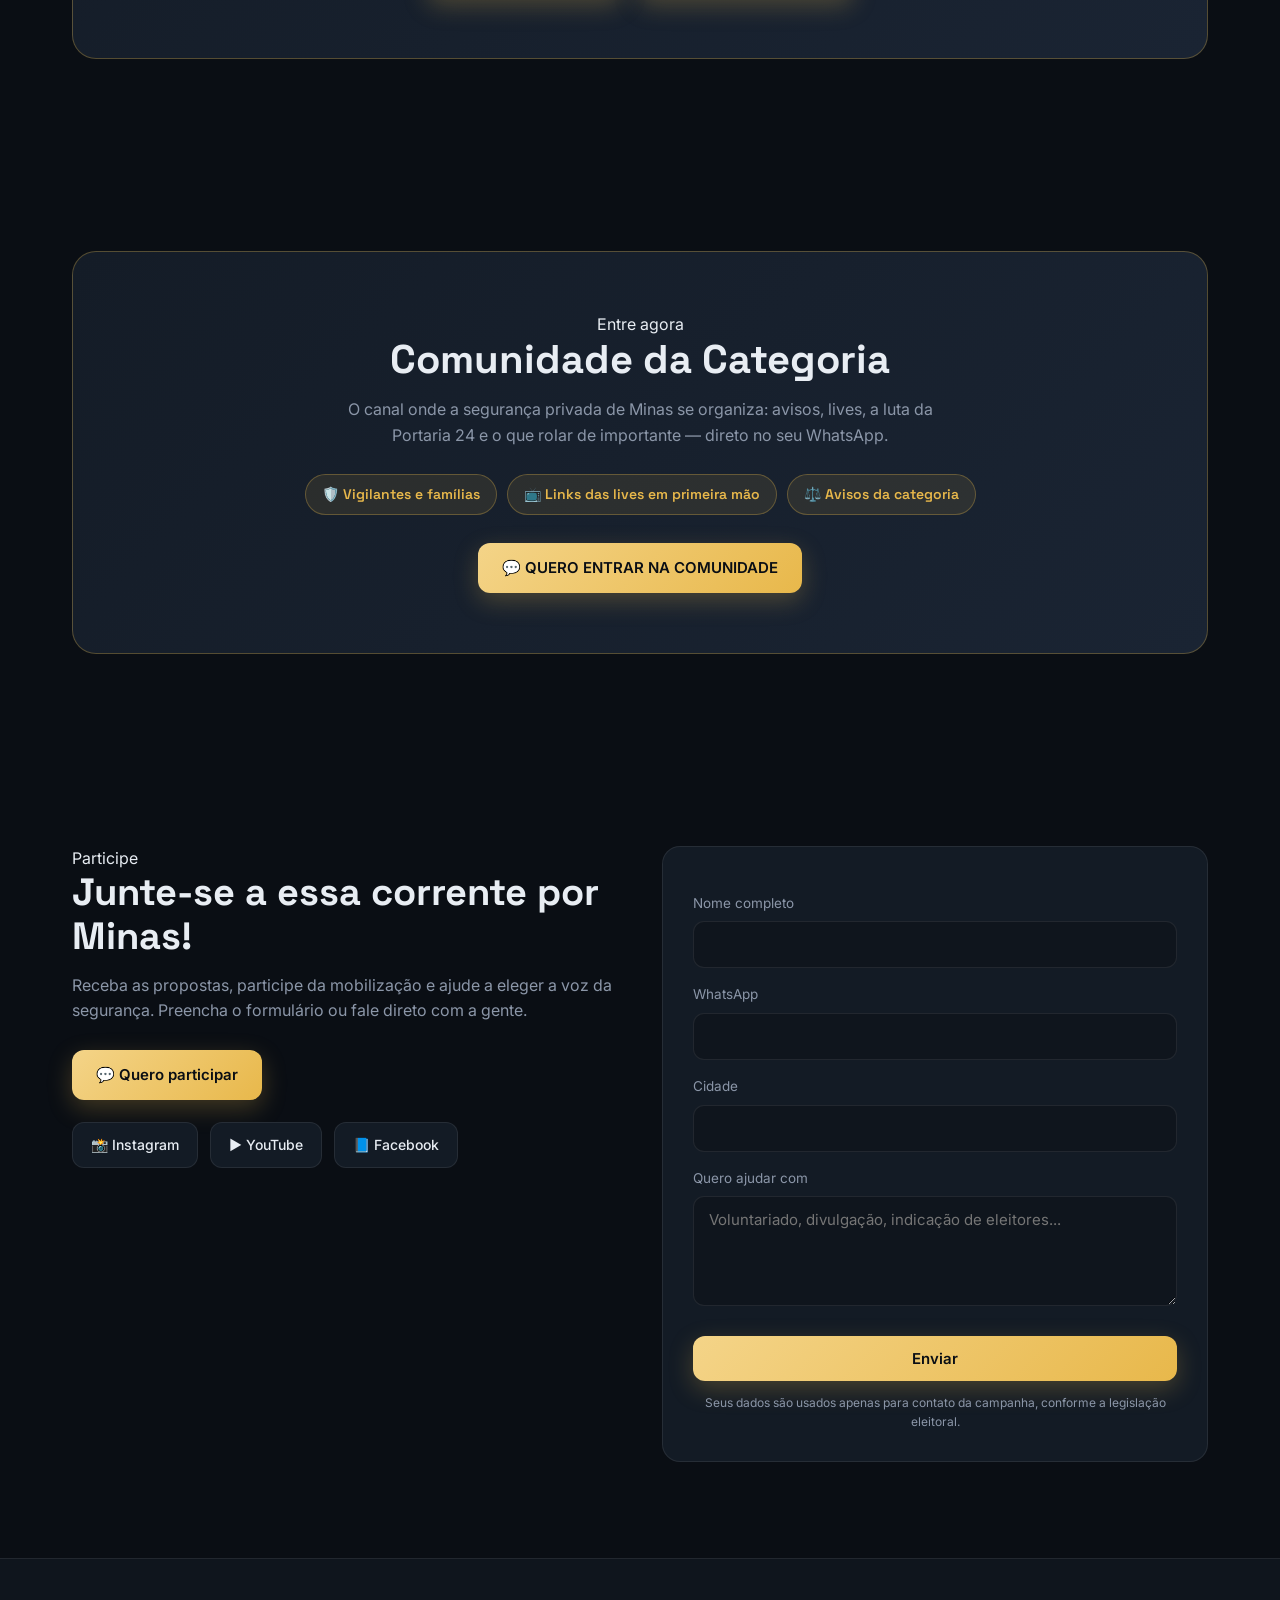
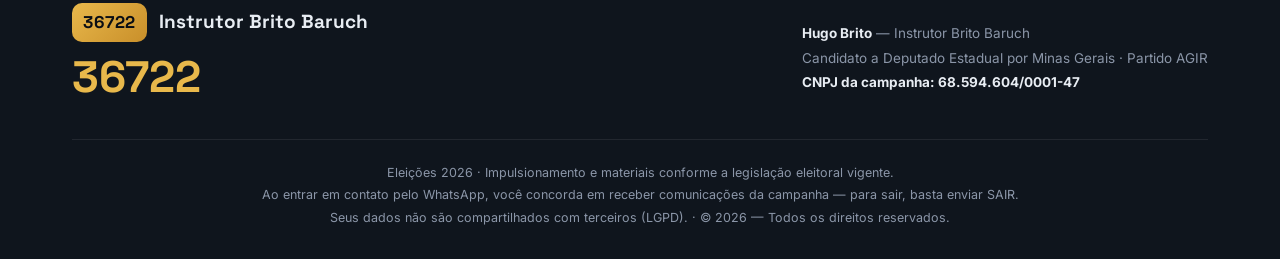
==== commit 30489805: "Update index.html" ====
--- a/index.html
+++ b/index.html
@@ -4,7 +4,7 @@
 <meta charset="UTF-8">
 <meta name="viewport" content="width=device-width, initial-scale=1.0">
 <title>Instrutor Brito Baruch 36722 | A Voz da Segurança em Minas</title>
-<meta name="description" content="Hugo Aparecido de Brito (Instrutor Brito Baruch), candidato a Deputado Estadual por Minas Gerais — AGIR 36722. A voz da segurança privada na Assembleia. Retomada do curso semipresencial, dignidade do vigilante e aposentadoria especial.">
+<meta name="description" content="Hugo Brito (Instrutor Brito Baruch), candidato a Deputado Estadual por Minas Gerais — AGIR 36722. A voz da segurança privada na Assembleia. Retomada do curso semipresencial, dignidade do vigilante e aposentadoria especial.">
 <meta property="og:title" content="Instrutor Brito Baruch 36722 | A Voz da Segurança em Minas">
 <meta property="og:description" content="Candidato a Deputado Estadual por Minas Gerais. A voz da segurança privada na Assembleia. AGIR 36722.">
 <meta property="og:type" content="website">
@@ -511,7 +511,7 @@
         <div class="foot-num">36722</div>
       </div>
       <div class="foot-info">
-        <b>Hugo Aparecido de Brito</b> — Instrutor Brito Baruch<br>
+        <b>Hugo Brito</b> — Instrutor Brito Baruch<br>
         Candidato a Deputado Estadual por Minas Gerais · Partido AGIR<br>
         <b>CNPJ da campanha: 68.594.604/0001-47</b>
       </div>
@@ -639,4 +639,4 @@
 </script>
 <!-- ============ FIM BOAS-VINDAS ============ -->
 </body>
-</html>+</html>
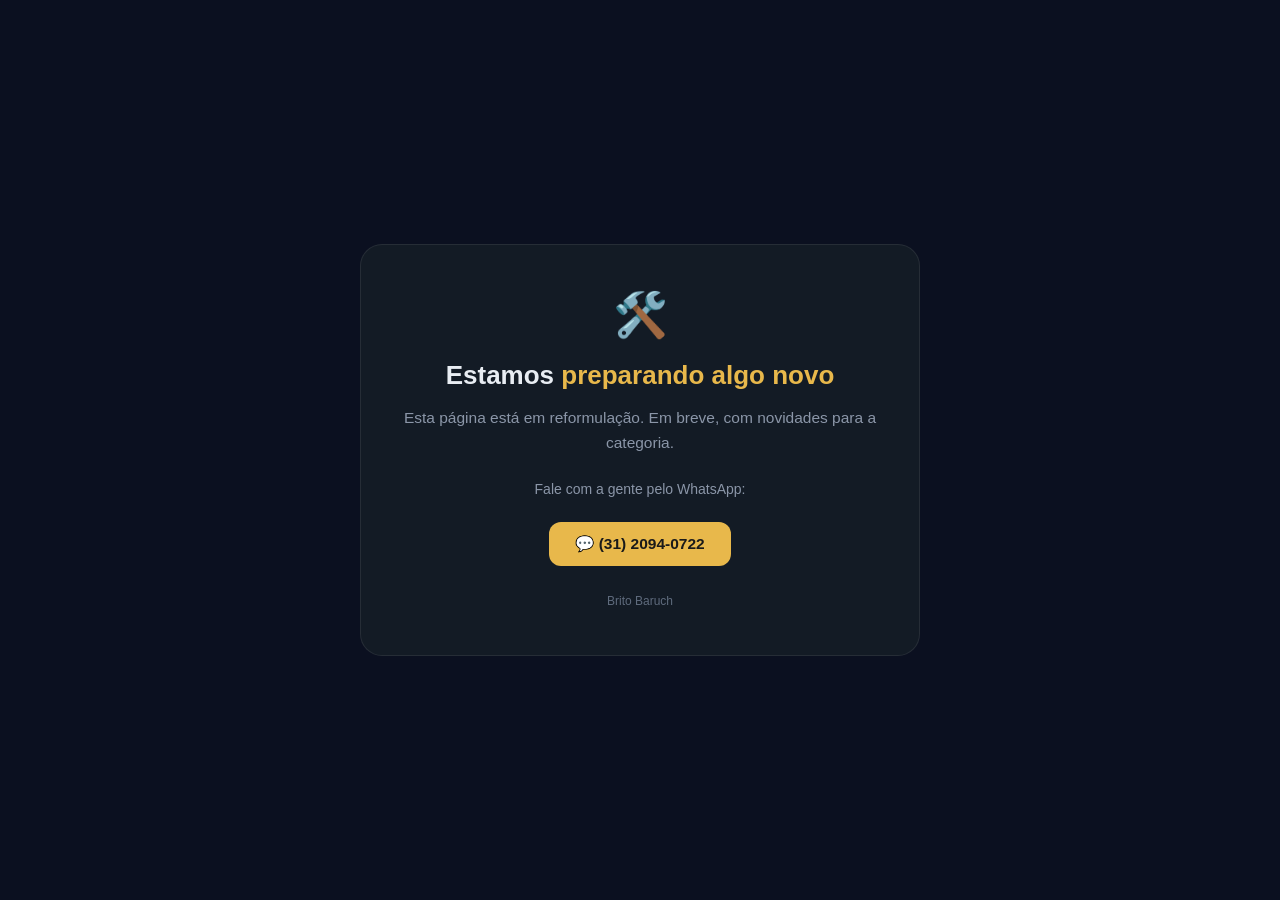
==== commit 84e0bb5d: "Add files via upload" ====
--- a/index.html
+++ b/index.html
@@ -1,642 +1,31 @@
-<!DOCTYPE html>
+<!doctype html>
 <html lang="pt-BR">
 <head>
-<meta charset="UTF-8">
-<meta name="viewport" content="width=device-width, initial-scale=1.0">
-<title>Instrutor Brito Baruch 36722 | A Voz da Segurança em Minas</title>
-<meta name="description" content="Hugo Brito (Instrutor Brito Baruch), candidato a Deputado Estadual por Minas Gerais — AGIR 36722. A voz da segurança privada na Assembleia. Retomada do curso semipresencial, dignidade do vigilante e aposentadoria especial.">
-<meta property="og:title" content="Instrutor Brito Baruch 36722 | A Voz da Segurança em Minas">
-<meta property="og:description" content="Candidato a Deputado Estadual por Minas Gerais. A voz da segurança privada na Assembleia. AGIR 36722.">
-<meta property="og:type" content="website">
-<meta property="og:url" content="https://instrutorbrito.com.br/">
-<meta property="og:image" content="assets/og-capa.jpg">
-<!-- RODAPÉ LEGAL OBRIGATÓRIO (Res. TSE 23.610): o footer já traz "CNPJ da campanha: 68.594.604/0001-47" — manter. -->
-<link rel="preconnect" href="https://fonts.googleapis.com">
-<link rel="preconnect" href="https://fonts.gstatic.com" crossorigin>
-<link href="https://fonts.googleapis.com/css2?family=Space+Grotesk:wght@400;500;600;700&family=Inter:wght@400;500;600;700&display=swap" rel="stylesheet">
+<meta charset="utf-8">
+<meta name="viewport" content="width=device-width, initial-scale=1">
+<title>Em reformulação — Brito Baruch</title>
+<meta name="robots" content="noindex,nofollow">
 <style>
-:root{
-  --bg:#0a0e14; --bg-2:#0f151d; --surface:#131b25; --surface-2:#182230;
-  --line:rgba(255,255,255,.08); --text:#e8edf3; --muted:#8b96a8;
-  --gold:#e8b84b; --gold-2:#f4d488; --blue:#4a7dff; --green:#3ecf8e;
-  --radius:18px; --max:1180px;
-  --font-d:'Space Grotesk',sans-serif; --font-b:'Inter',sans-serif;
-}
-*{margin:0;padding:0;box-sizing:border-box}
-html{scroll-behavior:smooth}
-body{background:var(--bg);color:var(--text);font-family:var(--font-b);line-height:1.6;overflow-x:hidden}
-a{color:inherit;text-decoration:none}
-img{max-width:100%;display:block}
-.container{max-width:var(--max);margin:0 auto;padding:0 22px}
-h1,h2,h3,h4{font-family:var(--font-d);line-height:1.15;font-weight:700}
-.grad-text{background:linear-gradient(120deg,var(--gold-2),var(--gold) 60%,#c98f2a);-webkit-background-clip:text;background-clip:text;color:transparent}
-.sec{padding:96px 0}
-.sec-head{max-width:720px;margin:0 auto 56px;text-align:center}
-.sec-head .tag{display:inline-block;font-size:12px;letter-spacing:.18em;text-transform:uppercase;color:var(--gold);border:1px solid rgba(232,184,75,.35);padding:6px 14px;border-radius:100px;margin-bottom:18px;background:rgba(232,184,75,.06)}
-.sec-head h2{font-size:clamp(28px,4vw,42px);margin-bottom:14px}
-.sec-head p{color:var(--muted);font-size:17px}
-/* barra de progresso */
-.progress{position:fixed;top:0;left:0;height:3px;background:linear-gradient(90deg,var(--gold),var(--blue));width:0;z-index:1000}
-/* NAV */
-.nav{position:fixed;top:0;left:0;right:0;z-index:900;transition:.35s;padding:18px 0}
-.nav.scrolled{background:rgba(10,14,20,.85);backdrop-filter:blur(14px);border-bottom:1px solid var(--line);padding:12px 0}
-.nav .container{display:flex;align-items:center;justify-content:space-between;gap:20px}
-.logo{display:flex;align-items:center;gap:12px;font-family:var(--font-d);font-weight:700;font-size:19px}
-.logo .num{background:linear-gradient(135deg,var(--gold),#c98f2a);color:#0a0e14;font-weight:700;padding:6px 11px;border-radius:10px;font-size:17px;letter-spacing:.5px}
-.menu{display:flex;align-items:center;gap:26px;list-style:none}
-.menu a{font-size:14.5px;color:var(--muted);font-weight:500;transition:.2s;position:relative}
-.menu a:hover{color:var(--text)}
-.btn{display:inline-flex;align-items:center;gap:9px;font-weight:600;font-size:15px;padding:13px 24px;border-radius:12px;transition:.25s;cursor:pointer;border:none;font-family:var(--font-b)}
-.btn-gold{background:linear-gradient(135deg,var(--gold-2),var(--gold));color:#0a0e14;box-shadow:0 8px 24px rgba(232,184,75,.25)}
-.btn-gold:hover{transform:translateY(-2px);box-shadow:0 12px 30px rgba(232,184,75,.35)}
-.btn-ghost{background:transparent;border:1px solid var(--line);color:var(--text)}
-.btn-ghost:hover{border-color:var(--gold);color:var(--gold)}
-.burger{display:none;background:none;border:none;cursor:pointer;flex-direction:column;gap:5px;padding:6px}
-.burger span{width:26px;height:2.5px;background:var(--text);border-radius:3px;transition:.3s}
-/* HERO */
-.hero{position:relative;min-height:100vh;display:flex;align-items:center;padding:130px 0 70px;overflow:hidden}
-.hero::before{content:"";position:absolute;inset:0;background:
-  radial-gradient(900px 500px at 85% -10%,rgba(74,125,255,.16),transparent 60%),
-  radial-gradient(700px 500px at 0% 110%,rgba(232,184,75,.12),transparent 60%),
-  linear-gradient(180deg,var(--bg),var(--bg-2));z-index:-2}
-.hero-grid{position:absolute;inset:0;background-image:linear-gradient(rgba(255,255,255,.04) 1px,transparent 1px),linear-gradient(90deg,rgba(255,255,255,.04) 1px,transparent 1px);background-size:56px 56px;mask-image:radial-gradient(ellipse at center,black 30%,transparent 75%);z-index:-1}
-.hero .container{display:grid;grid-template-columns:1.05fr .95fr;gap:50px;align-items:center}
-.hero-badge{display:inline-flex;align-items:center;gap:10px;font-size:13px;letter-spacing:.12em;text-transform:uppercase;color:var(--gold);border:1px solid rgba(232,184,75,.35);padding:8px 16px;border-radius:100px;background:rgba(232,184,75,.06);margin-bottom:24px}
-.hero h1{font-size:clamp(34px,5.4vw,62px);margin-bottom:18px}
-.hero h1 .big{display:block;font-size:clamp(52px,8.5vw,104px);letter-spacing:.01em;line-height:.95;margin:6px 0 2px}
-.hero p.lead{color:var(--muted);font-size:18px;max-width:520px;margin-bottom:32px}
-.hero-cta{display:flex;gap:14px;flex-wrap:wrap;margin-bottom:44px}
-.stats{display:grid;grid-template-columns:repeat(4,1fr);gap:14px}
-.stat{background:rgba(255,255,255,.03);border:1px solid var(--line);border-radius:14px;padding:16px 14px;text-align:center}
-.stat b{display:block;font-family:var(--font-d);font-size:clamp(20px,2.6vw,30px);color:var(--gold)}
-.stat span{font-size:12.5px;color:var(--muted);line-height:1.35;display:block}
-.hero-visual{position:relative}
-.hero-frame{position:relative;border-radius:24px;overflow:hidden;border:1px solid var(--line);aspect-ratio:4/5;background:linear-gradient(160deg,#1a2433,#0d1219)}
-.hero-frame img{width:100%;height:100%;object-fit:cover}
-.hero-frame .ph{width:100%;height:100%;display:flex;align-items:center;justify-content:center;color:var(--muted);font-size:14px;text-align:center;padding:20px}
-.float-card{position:absolute;background:rgba(19,27,37,.92);backdrop-filter:blur(10px);border:1px solid var(--line);border-radius:14px;padding:14px 18px;box-shadow:0 16px 40px rgba(0,0,0,.4)}
-.float-1{top:22px;left:-26px}
-.float-2{bottom:26px;right:-18px}
-.float-card b{font-family:var(--font-d);color:var(--gold);font-size:20px;display:block}
-.float-card span{font-size:12.5px;color:var(--muted)}
-/* TICKER */
-.ticker{background:linear-gradient(90deg,#0d1118,#141c27);border-block:1px solid var(--line);padding:16px 0;overflow:hidden;white-space:nowrap}
-.ticker-track{display:inline-block;animation:tick 32s linear infinite}
-.ticker span{font-family:var(--font-d);font-weight:600;font-size:15px;letter-spacing:.06em;text-transform:uppercase;color:var(--muted);margin-right:44px}
-.ticker b{color:var(--gold)}
-@keyframes tick{from{transform:translateX(0)}to{transform:translateX(-50%)}}
-/* CAPITULOS */
-.chapters{display:grid;grid-template-columns:repeat(auto-fit,minmax(200px,1fr));gap:16px}
-.chapter{background:var(--surface);border:1px solid var(--line);border-radius:var(--radius);padding:26px 22px;transition:.3s;position:relative;overflow:hidden}
-.chapter:hover{transform:translateY(-5px);border-color:rgba(232,184,75,.4)}
-.chapter .n{font-family:var(--font-d);font-size:13px;color:var(--gold);letter-spacing:.15em;margin-bottom:12px}
-.chapter h3{font-size:19px;margin-bottom:10px}
-.chapter p{color:var(--muted);font-size:14.5px}
-/* TIMELINE */
-.timeline{position:relative;max-width:820px;margin:0 auto;padding-left:0}
-.timeline::before{content:"";position:absolute;left:50%;top:0;bottom:0;width:2px;background:linear-gradient(180deg,var(--gold),rgba(232,184,75,.1));transform:translateX(-50%)}
-.tl-item{position:relative;width:50%;padding:0 40px 46px}
-.tl-item:nth-child(odd){left:0;text-align:right}
-.tl-item:nth-child(even){left:50%}
-.tl-dot{position:absolute;top:4px;width:14px;height:14px;border-radius:50%;background:var(--gold);box-shadow:0 0 0 5px rgba(232,184,75,.15)}
-.tl-item:nth-child(odd) .tl-dot{right:-7px}
-.tl-item:nth-child(even) .tl-dot{left:-7px}
-.tl-year{font-family:var(--font-d);font-weight:700;color:var(--gold);font-size:15px;letter-spacing:.04em;margin-bottom:6px}
-.tl-item h4{font-size:17px;margin-bottom:6px}
-.tl-item p{color:var(--muted);font-size:14px}
-/* FORMACAO */
-.cards{display:grid;grid-template-columns:repeat(auto-fit,minmax(280px,1fr));gap:18px}
-.card{background:var(--surface);border:1px solid var(--line);border-radius:var(--radius);padding:26px;transition:.3s}
-.card:hover{transform:translateY(-4px);border-color:rgba(74,125,255,.45)}
-.card .badge{display:inline-block;font-size:11px;letter-spacing:.1em;text-transform:uppercase;color:var(--blue);background:rgba(74,125,255,.12);padding:4px 10px;border-radius:100px;margin-bottom:14px}
-.card h3{font-size:18px;margin-bottom:8px}
-.card p{color:var(--muted);font-size:14px}
-/* BANDEIRAS */
-.bandeiras{display:grid;grid-template-columns:repeat(auto-fit,minmax(300px,1fr));gap:18px}
-.bandeira{background:var(--surface);border:1px solid var(--line);border-radius:var(--radius);padding:28px 24px;transition:.3s;position:relative}
-.bandeira:hover{transform:translateY(-5px)}
-.bandeira.destaque{background:linear-gradient(160deg,rgba(232,184,75,.14),var(--surface));border-color:rgba(232,184,75,.5);grid-column:span 2}
-.bandeira .rank{font-family:var(--font-d);font-size:13px;color:var(--gold);letter-spacing:.15em;margin-bottom:10px}
-.bandeira .ico{font-size:30px;margin-bottom:14px;display:block}
-.bandeira h3{font-size:19px;margin-bottom:8px}
-.bandeira p{color:var(--muted);font-size:14.5px}
-.bandeira .flag{position:absolute;top:18px;right:20px;font-size:11px;letter-spacing:.1em;text-transform:uppercase;color:var(--gold);border:1px solid rgba(232,184,75,.4);padding:3px 9px;border-radius:100px}
-/* PILARES */
-.pilares{display:grid;grid-template-columns:repeat(auto-fit,minmax(280px,1fr));gap:18px}
-.pilar{background:var(--surface);border:1px solid var(--line);border-radius:var(--radius);padding:28px 24px;transition:.3s}
-.pilar:hover{border-color:rgba(232,184,75,.4);transform:translateY(-4px)}
-.pilar .ico{font-size:30px;margin-bottom:14px;display:block}
-.pilar h3{font-size:19px;margin-bottom:10px}
-.pilar p{color:var(--muted);font-size:14.5px}
-.pilar .msg{margin-top:14px;padding-top:14px;border-top:1px solid var(--line);font-family:var(--font-d);font-style:italic;color:var(--gold-2);font-size:14px}
-/* INSTITUCIONAL */
-.inst-grid{display:grid;grid-template-columns:repeat(auto-fit,minmax(300px,1fr));gap:18px}
-.inst{background:var(--surface);border:1px solid var(--line);border-radius:var(--radius);padding:28px 24px}
-.inst h3{font-size:20px;margin-bottom:10px}
-.inst p{color:var(--muted);font-size:14.5px;margin-bottom:12px}
-.inst ul{list-style:none}
-.inst li{color:var(--muted);font-size:14px;padding:5px 0 5px 22px;position:relative}
-.inst li::before{content:"✓";position:absolute;left:0;color:var(--gold)}
-/* MANDATO */
-.mandato{display:grid;grid-template-columns:repeat(auto-fit,minmax(280px,1fr));gap:18px}
-.mandato .card .ico{font-size:30px;margin-bottom:14px;display:block}
-/* ESCOLA / FOTOS */
-.fotos{display:grid;grid-template-columns:repeat(auto-fit,minmax(240px,1fr));gap:16px}
-.foto{position:relative;border-radius:16px;overflow:hidden;border:1px solid var(--line);aspect-ratio:4/3;background:linear-gradient(160deg,#1a2433,#0d1219)}
-.foto img{width:100%;height:100%;object-fit:cover;transition:.4s}
-.foto:hover img{transform:scale(1.05)}
-.foto .cap{position:absolute;bottom:0;left:0;right:0;padding:30px 16px 12px;background:linear-gradient(transparent,rgba(0,0,0,.8));font-size:13px;color:#fff}
-.foto .ph{width:100%;height:100%;display:flex;align-items:center;justify-content:center;color:var(--muted);font-size:13px;text-align:center;padding:16px}
-.depoimentos{display:grid;grid-template-columns:repeat(auto-fit,minmax(280px,1fr));gap:18px;margin-top:40px}
-.depo{background:var(--surface);border:1px solid var(--line);border-radius:var(--radius);padding:26px}
-.depo .stars{color:var(--gold);margin-bottom:12px;letter-spacing:2px}
-.depo p{color:var(--text);font-size:15px;font-style:italic;margin-bottom:16px}
-.depo b{font-size:14px;color:var(--gold)}
-.depo span{display:block;font-size:12.5px;color:var(--muted)}
-/* APOIOS */
-.apoios{display:grid;grid-template-columns:repeat(auto-fit,minmax(260px,1fr));gap:18px}
-.apoio{background:var(--surface);border:1px solid var(--line);border-radius:var(--radius);padding:28px;text-align:center}
-.apoio .ico{font-size:34px;margin-bottom:12px;display:block}
-.apoio h3{font-size:18px;margin-bottom:6px}
-.apoio p{color:var(--muted);font-size:14px}
-/* SEMANA */
-.semana{position:relative;border-radius:24px;overflow:hidden;padding:60px 40px;text-align:center;background:linear-gradient(135deg,#141c27,#1a2433);border:1px solid rgba(232,184,75,.3)}
-.semana h2{font-size:clamp(26px,4vw,40px);margin-bottom:14px}
-.semana p{color:var(--muted);max-width:640px;margin:0 auto 26px}
-.semana .datas{display:flex;gap:10px;justify-content:center;flex-wrap:wrap;margin-bottom:28px}
-.semana .datas span{background:rgba(232,184,75,.1);border:1px solid rgba(232,184,75,.3);color:var(--gold);font-family:var(--font-d);font-weight:600;padding:8px 16px;border-radius:100px;font-size:14px}
-/* CONTATO */
-.contato{display:grid;grid-template-columns:1fr 1fr;gap:44px;align-items:start}
-.contato h2{font-size:clamp(26px,3.6vw,38px);margin-bottom:14px}
-.contato p{color:var(--muted);margin-bottom:26px}
-.redes{display:flex;gap:12px;flex-wrap:wrap;margin-top:22px}
-.redes a{display:inline-flex;align-items:center;gap:8px;background:var(--surface);border:1px solid var(--line);padding:11px 18px;border-radius:12px;font-size:14px;font-weight:500;transition:.25s}
-.redes a:hover{border-color:var(--gold);color:var(--gold);transform:translateY(-2px)}
-.form{background:var(--surface);border:1px solid var(--line);border-radius:var(--radius);padding:30px}
-.form label{display:block;font-size:13.5px;color:var(--muted);margin:16px 0 7px}
-.form input,.form textarea{width:100%;background:var(--bg-2);border:1px solid var(--line);border-radius:11px;padding:13px 15px;color:var(--text);font-family:var(--font-b);font-size:15px;transition:.2s}
-.form input:focus,.form textarea:focus{outline:none;border-color:var(--gold)}
-.form textarea{resize:vertical;min-height:110px}
-.form .btn{width:100%;justify-content:center;margin-top:22px}
-.form small{display:block;color:var(--muted);font-size:12px;margin-top:12px;text-align:center}
-/* FOOTER */
-footer{border-top:1px solid var(--line);padding:44px 0 30px;background:var(--bg-2)}
-.foot-top{display:flex;justify-content:space-between;align-items:center;flex-wrap:wrap;gap:20px;margin-bottom:26px}
-.foot-num{font-family:var(--font-d);font-size:clamp(30px,4vw,44px);font-weight:700;color:var(--gold)}
-.foot-info{color:var(--muted);font-size:13.5px;line-height:1.8}
-.foot-info b{color:var(--text)}
-.foot-legal{margin-top:24px;padding-top:22px;border-top:1px solid var(--line);text-align:center;color:var(--muted);font-size:12.5px;line-height:1.8}
-/* REVEAL */
-.reveal{opacity:0;transform:translateY(26px);transition:opacity .7s ease,transform .7s ease}
-.reveal.in{opacity:1;transform:none}
-/* WAPP FLOAT */
-.wapp-float{position:fixed;bottom:22px;right:22px;z-index:950;width:58px;height:58px;border-radius:50%;background:#25d366;display:flex;align-items:center;justify-content:center;box-shadow:0 10px 28px rgba(37,211,102,.4);transition:.25s}
-.wapp-float:hover{transform:scale(1.08)}
-/* RESPONSIVO */
-@media(max-width:960px){
-  .hero .container{grid-template-columns:1fr;gap:40px}
-  .hero-visual{max-width:420px;margin:0 auto}
-  .stats{grid-template-columns:repeat(2,1fr)}
-  .timeline::before{left:12px}
-  .tl-item{width:100%;left:0!important;text-align:left!important;padding:0 0 40px 44px}
-  .tl-item .tl-dot{left:5px!important;right:auto!important}
-  .contato{grid-template-columns:1fr}
-  .bandeira.destaque{grid-column:span 1}
-}
-@media(max-width:760px){
-  .menu{position:fixed;inset:0;background:rgba(10,14,20,.98);flex-direction:column;justify-content:center;gap:30px;transform:translateX(100%);transition:.4s;z-index:990}
-  .menu.open{transform:none}
-  .menu a{font-size:20px}
-  .burger{display:flex;z-index:1000}
-  .nav .btn{display:none}
-  .sec{padding:70px 0}
-}
+  :root{ --azul:#0b1020; --gold:#e8b84b; --texto:#e8edf3; --muted:#8b96a8; }
+  *{margin:0;padding:0;box-sizing:border-box}
+  body{font-family:Arial,Helvetica,sans-serif;background:var(--azul);color:var(--texto);min-height:100vh;display:flex;align-items:center;justify-content:center;padding:24px}
+  .card{max-width:560px;text-align:center;border:1px solid rgba(255,255,255,.08);border-radius:22px;padding:44px 30px;background:#131b25}
+  .ico{font-size:44px;margin-bottom:18px}
+  h1{font-size:26px;line-height:1.3;margin-bottom:14px}
+  h1 span{color:var(--gold)}
+  p{color:var(--muted);font-size:15.5px;line-height:1.6;margin-bottom:22px}
+  .zap{display:inline-block;background:var(--gold);color:#1a1a1a;font-weight:bold;padding:13px 26px;border-radius:12px;text-decoration:none;font-size:15.5px}
+  .foot{margin-top:26px;color:#5f6b7d;font-size:12px;line-height:1.6}
 </style>
 </head>
 <body>
-<div class="progress" id="progress"></div>
-
-<!-- ============ NAV ============ -->
-<nav class="nav" id="nav">
-  <div class="container">
-    <a href="#inicio" class="logo"><span class="num">36722</span> Instrutor Brito Baruch</a>
-    <ul class="menu" id="menu">
-      <li><a href="#historia">História</a></li>
-      <li><a href="#jornada">Jornada</a></li>
-      <li><a href="#formacao">Formação</a></li>
-      <li><a href="#bandeiras">Bandeiras</a></li>
-      <li><a href="#mandato">Mandato</a></li>
-      <li><a href="#escola">Escola Baruch</a></li>
-      <li><a href="#contato">Participe</a></li>
-    </ul>
-    <a class="btn btn-gold" href="https://wa.me/553120940722?text=OI%20vim%20do%20site" target="_blank" rel="noopener">💬 Fale com a gente</a>
-    <button class="burger" id="burger" aria-label="Menu"><span></span><span></span><span></span></button>
-  </div>
-</nav>
-
-<!-- ============ HERO ============ -->
-<header class="hero" id="inicio">
-  <div class="hero-grid"></div>
-  <div class="container">
-    <div>
-      <span class="hero-badge">AGIR · Deputado Estadual · Minas Gerais</span>
-      <h1>A voz da segurança<br>ecoa em <span class="grad-text">Minas!</span>
-        <span class="big grad-text">36722</span>
-      </h1>
-      <p class="lead">Eu não vim de gabinete. Eu vim do posto de serviço — e quero levar a voz de quem protege Minas até a Assembleia.</p>
-      <div class="hero-cta">
-        <a class="btn btn-gold" href="https://wa.me/553120940722?text=OI%20vim%20do%20site" target="_blank" rel="noopener">💬 Quero participar</a>
-        <a class="btn btn-ghost" href="#bandeiras">Conheça as 7 bandeiras</a>
-      </div>
-      <div class="stats">
-        <div class="stat"><b data-count="27">0</b><span>anos de segurança privada</span></div>
-        <div class="stat"><b data-count="3000">0</b><span>profissionais formados pela Escola Baruch</span></div>
-        <div class="stat"><b data-count="4000">0</b><span>vigilantes liderados na carreira</span></div>
-        <div class="stat"><b data-count="7">0</b><span>anos gerindo o Aeroporto de Confins</span></div>
-      </div>
-    </div>
-    <div class="hero-visual">
-      <div class="hero-frame">
-        <!-- FOTO: foto principal do candidato com farda. Salve em assets/candidato.jpg -->
-        <img src="assets/candidato.jpg" alt="Instrutor Brito Baruch 36722">
-      </div>
-      <div class="float-card float-1"><b>3.000+</b><span>alunos formados</span></div>
-      <div class="float-card float-2"><b>60%</b><span>de economia na formação</span></div>
-    </div>
-  </div>
-</header>
-
-<!-- ============ TICKER ============ -->
-<div class="ticker"><div class="ticker-track" id="ticker">
-  <span><b>Retomada do Curso Semipresencial</b></span><span>Dignidade do Vigilante</span><span>Aposentadoria Especial</span><span>Porte de Arma Responsável</span><span>Segurança Integrada</span><span>Educação Política e Cidadania</span><span>Elevação do Padrão do Setor</span>
-</div></div>
-
-<!-- ============ HISTÓRIA ============ -->
-<section class="sec" id="historia">
-  <div class="container">
-    <div class="sec-head reveal">
-      <span class="tag">Minha História</span>
-      <h2>Do posto de serviço à Assembleia</h2>
-      <p>Cinco capítulos que contam quem eu sou, de onde vim e o que me move.</p>
-    </div>
-    <div class="chapters">
-      <div class="chapter reveal"><span class="n">CAP. 01</span><h3>Filho de Mãe Guerreira</h3><p>Filho de bóia-fria e mãe solteira, aprendi cedo que dignidade se conquista com trabalho, fé e honestidade.</p></div>
-      <div class="chapter reveal"><span class="n">CAP. 02</span><h3>O Atleta da Seleção</h3><p>Campeão brasileiro infanto-juvenil de vôlei e pré-convocado da Seleção. O esporte me ensinou disciplina e resiliência.</p></div>
-      <div class="chapter reveal"><span class="n">CAP. 03</span><h3>Do Posto à Direção</h3><p>Comecei como porteiro em 1999 e passei por todos os degraus até gerir a segurança do Aeroporto Internacional de BH.</p></div>
-      <div class="chapter reveal"><span class="n">CAP. 04</span><h3>O Empreendedor Inovador</h3><p>Fundei a Escola Baruch e criei o curso semipresencial, economizando até 60% na formação do vigilante do interior.</p></div>
-      <div class="chapter reveal"><span class="n">CAP. 05</span><h3>Negro, Cristão e de Direita</h3><p>Deus em primeiro lugar, família acima de tudo. Com orgulho da minha negritude e da minha fé, sem medo de dizer o que penso.</p></div>
-    </div>
-  </div>
-</section>
-
-<!-- ============ JORNADA ============ -->
-<section class="sec" id="jornada" style="background:var(--bg-2)">
-  <div class="container">
-    <div class="sec-head reveal">
-      <span class="tag">Minha Jornada</span>
-      <h2>Da guarita ao maior aeroporto de Minas</h2>
-      <p>Cada degrau conquistado na ponta, com a farda vestida.</p>
-    </div>
-    <div class="timeline">
-      <div class="tl-item reveal"><span class="tl-dot"></span><div class="tl-year">1999</div><h4>Porteiro — Telemig/Telemar</h4><p>Comecei numa guarita na Av. José Cândido (Cidade Nova) e fui transferido para a Av. Afonso Pena, Praça Milton Campos.</p></div>
-      <div class="tl-item reveal"><span class="tl-dot"></span><div class="tl-year">2000 – 2005</div><h4>Porteiro e Vigia Noturno</h4><p>Indicado pelo primo, assumi um novo posto — na maioria do tempo como vigia noturno, até setembro de 2005.</p></div>
-      <div class="tl-item reveal"><span class="tl-dot"></span><div class="tl-year">2006</div><h4>Vigilante — Qualiservis</h4><p>Cursei meu curso de vigilante e fui contratado: Shopping Xavante, Shopping Oiapoque e, depois, na própria escola onde me formei.</p></div>
-      <div class="tl-item reveal"><span class="tl-dot"></span><div class="tl-year">2007</div><h4>Vigilante e Faculdade — Banco Sicoob</h4><p>Decidi estudar e pedi transferência para o Banco Sicoob, pois o horário era melhor para estudar. A empresa faliu e segui só com os estudos.</p></div>
-      <div class="tl-item reveal"><span class="tl-dot"></span><div class="tl-year">2007 – 2009</div><h4>Vigilante — CBTU</h4><p>Da operação à parte administrativa, auxiliando o fiscal e cobrindo a liderança nas férias.</p></div>
-      <div class="tl-item reveal"><span class="tl-dot"></span><div class="tl-year">2009</div><h4>Fiscal / Supervisor — Confederal</h4><p>Assumi o cargo efetivo no contrato patrimonial da CBTU e no Sul de Minas, atuando em 35 a 50 cidades.</p></div>
-      <div class="tl-item reveal"><span class="tl-dot"></span><div class="tl-year">2010 – 2011</div><h4>Mesa Operacional e Coordenador</h4><p>Cresci da supervisão de campo para a mesa operacional e, em seguida, para a coordenação operacional.</p></div>
-      <div class="tl-item reveal"><span class="tl-dot"></span><div class="tl-year">2012 – 2013</div><h4>Supervisor e Gerente — Ala Segurança</h4><p>Entrei como supervisor e saí como gerente operacional de segurança.</p></div>
-      <div class="tl-item reveal"><span class="tl-dot"></span><div class="tl-year">2013 – 2014</div><h4>Gestor Regional — Protecães</h4><p>Segurança canina e tecnologia de ponta, atuando em Minas Gerais, Goiás e Espírito Santo.</p></div>
-      <div class="tl-item reveal"><span class="tl-dot"></span><div class="tl-year">2014 – 2015</div><h4>Coordenador — Minasguarda</h4><p>Voltei a BH para concluir a pós-graduação, atuando como coordenador de mão de obra de segurança.</p></div>
-      <div class="tl-item reveal"><span class="tl-dot"></span><div class="tl-year">2015 – 2022</div><h4>Gestor de Segurança — Aeroporto de Confins</h4><p>7 anos como gestor de segurança privada do Aeroporto Internacional de Belo Horizonte.</p></div>
-      <div class="tl-item reveal"><span class="tl-dot"></span><div class="tl-year">2022</div><h4>Fundador — Escola Baruch</h4><p>O primeiro vigilante a fundar uma escola de segurança na história de Minas Gerais, com a primeira turma em dezembro de 2022.</p></div>
-      <div class="tl-item reveal"><span class="tl-dot"></span><div class="tl-year">2026</div><h4>Deputado Estadual — 36722</h4><p>Se os companheiros de farda me derem a oportunidade, quero representar o segmento na Assembleia com toda essa experiência.</p></div>
-    </div>
-  </div>
-</section>
-
-<!-- ============ FORMAÇÃO ============ -->
-<section class="sec" id="formacao">
-  <div class="container">
-    <div class="sec-head reveal">
-      <span class="tag">Formação Acadêmica</span>
-      <h2>Autoridade técnica para transformar experiência em lei</h2>
-      <p>Formações de nível superior, certificações internacionais e habilitação credenciada pelo Corpo de Bombeiros de Minas Gerais.</p>
-    </div>
-    <div class="cards">
-      <div class="card reveal"><span class="badge">Graduação</span><h3>Gestão de Segurança Privada</h3><p>Formação superior que dá base técnica a toda a atuação profissional na segurança privada.</p></div>
-      <div class="card reveal"><span class="badge">Graduação · CREF</span><h3>Educação Física</h3><p>Professor de Educação Física — esporte, saúde e desenvolvimento humano.</p></div>
-      <div class="card reveal"><span class="badge">Pós-graduação · FGV</span><h3>Administração de Empresas</h3><p>Fundação Getulio Vargas — gestão, orçamento e visão administrativa.</p></div>
-      <div class="card reveal"><span class="badge">Pós-graduação</span><h3>Safety &amp; Security</h3><p>Especialista em Segurança Privada — gestão de riscos e operações de segurança.</p></div>
-      <div class="card reveal"><span class="badge">Pós-graduação</span><h3>Coaching</h3><p>Desenvolvimento humano e profissional, liderança e escuta ativa.</p></div>
-      <div class="card reveal"><span class="badge">Certificação</span><h3>Life &amp; Executive Coaching</h3><p>Certificações internacionais em coaching de vida e coaching executivo.</p></div>
-      <div class="card reveal"><span class="badge">Habilitação · CBMMG</span><h3>Instrutor de Brigadista e Bombeiro Civil</h3><p>Credenciado pelo Corpo de Bombeiros de MG — APH e Primeiros Socorros.</p></div>
-    </div>
-  </div>
-</section>
-
-<!-- ============ BANDEIRAS ============ -->
-<section class="sec" id="bandeiras" style="background:var(--bg-2)">
-  <div class="container">
-    <div class="sec-head reveal">
-      <span class="tag">As 7 Bandeiras de Luta</span>
-      <h2>O que fortalece o vigilante fortalece todo o setor</h2>
-      <p>Propostas que unem patrão e trabalhador, na ordem de prioridade da campanha.</p>
-    </div>
-    <div class="bandeiras">
-      <div class="bandeira destaque reveal"><span class="flag">Carro-chefe</span><span class="rank">BANDEIRA Nº 1</span><span class="ico">🎓</span><h3>Retomada do Curso Semipresencial</h3><p>Combate aos efeitos da Portaria 24/2026 para modernizar a formação e gerar economia de até 60% ao trabalhador do interior.</p></div>
-      <div class="bandeira reveal"><span class="rank">BANDEIRA Nº 2</span><span class="ico">🛡️</span><h3>Dignidade do Vigilante</h3><p>Reconhecimento real e proteção jurídica para quem arrisca a vida todos os dias.</p></div>
-      <div class="bandeira reveal"><span class="rank">BANDEIRA Nº 3</span><span class="ico">⏳</span><h3>Aposentadoria Especial</h3><p>Defesa intransigente dos 25 anos de contribuição para a categoria.</p></div>
-      <div class="bandeira reveal"><span class="rank">BANDEIRA Nº 4</span><span class="ico">⚖️</span><h3>Porte de Arma Responsável</h3><p>Agilidade e desburocratização para o profissional qualificado, com segurança jurídica no trânsito e na folga.</p></div>
-      <div class="bandeira reveal"><span class="rank">BANDEIRA Nº 5</span><span class="ico">🤝</span><h3>Segurança Integrada</h3><p>Segurança privada e pública como parceiras na proteção de Minas, sem sobreposição de funções.</p></div>
-      <div class="bandeira reveal"><span class="rank">BANDEIRA Nº 6</span><span class="ico">🗳️</span><h3>Educação Política e Cidadania</h3><p>Formação cidadã e consciência política para valorizar a categoria e o setor.</p></div>
-      <div class="bandeira reveal"><span class="rank">BANDEIRA Nº 7</span><span class="ico">📈</span><h3>Elevação do Padrão do Setor</h3><p>Fiscalização contra a clandestinidade, equipamentos completos e convênios de benefícios para a categoria.</p></div>
-    </div>
-  </div>
-</section>
-
-<!-- ============ PILARES PESSOAIS ============ -->
-<section class="sec" id="pilares">
-  <div class="container">
-    <div class="sec-head reveal">
-      <span class="tag">O que me move</span>
-      <h2>Pilares de identidade e ação social</h2>
-      <p>A frente pessoal que humaniza a luta e conecta com o eleitorado amplo.</p>
-    </div>
-    <div class="pilares">
-      <div class="pilar reveal"><span class="ico">🏐</span><h3>O Esporte que Salva</h3><p>Fortalecimento do esporte escolar e dos Jogos Abertos de MG, contraturno para prevenção às drogas e valorização do professor de Educação Física.</p><div class="msg">"O esporte que me salvou vai salvar a próxima geração."</div></div>
-      <div class="pilar reveal"><span class="ico">🙏</span><h3>Fé e Família: a Base de Tudo</h3><p>Defesa da liberdade religiosa, proteção à maternidade e à terceira idade, e fortalecimento do núcleo familiar.</p><div class="msg">"A fé é o alicerce; a família é o sentido da luta."</div></div>
-      <div class="pilar reveal"><span class="ico">✊🏾</span><h3>Negro com Orgulho e Propósito</h3><p>Combate à discriminação racial pelo mérito e pela igualdade de oportunidades, com canais de denúncia nas escolas.</p><div class="msg">"Negritude como força e superação, pautada pelo trabalho e pela fé."</div></div>
-      <div class="pilar reveal"><span class="ico">👩‍👧</span><h3>Mulheres que Sustentam</h3><p>Valorização da mulher trabalhadora, combate à violência doméstica e reconhecimento das mães solteiras.</p><div class="msg">"Quem sustenta a minha história são mulheres — e eu vou proteger as mulheres de Minas."</div></div>
-      <div class="pilar reveal"><span class="ico">🩺</span><h3>Formação que Salva Vidas</h3><p>Incentivo ao ensino técnico, disseminação de primeiros socorros (APH) em escolas e empresas, e fomento ao empreendedorismo.</p><div class="msg">"Mentor e formador de cidadãos preparados para salvar vidas."</div></div>
-    </div>
-  </div>
-</section>
-
-<!-- ============ INSTITUCIONAL ============ -->
-<section class="sec" id="institucional" style="background:var(--bg-2)">
-  <div class="container">
-    <div class="sec-head reveal">
-      <span class="tag">Forças de Segurança</span>
-      <h2>Quem salva vidas merece quem luta por eles</h2>
-      <p>Compromisso com a integração entre a segurança privada e todas as forças que protegem o cidadão mineiro.</p>
-    </div>
-    <div class="inst-grid">
-      <div class="inst reveal"><h3>🚒 Bombeiro Civil e Militar de Minas</h3><p>Instrutor de brigadista profissional, formado junto ao CBMMG. Homenagem permanente a quem arrisca a vida pelo próximo.</p><ul><li>Valorização e regulamentação do bombeiro civil</li><li>Fortalecimento do efetivo do bombeiro militar</li><li>Investimento em equipamentos e estrutura</li></ul></div>
-      <div class="inst reveal"><h3>🛡️ Guardas Municipais</h3><p>Conexão real com as guardas de Belo Horizonte, Contagem e Betim, que protegem patrimônio, escolas e comunidades.</p><ul><li>Valorização e estruturação das guardas</li><li>Capacitação e condições dignas de trabalho</li><li>Reconhecimento do papel na proteção das cidades</li></ul></div>
-      <div class="inst reveal"><h3>⚖️ Polícia Penal</h3><p>Categoria essencial (EC 104/2019) que ainda sofre com o sucateamento na custódia e ressocialização.</p><ul><li>Valorização e estruturação da polícia penal</li><li>Investimento em efetivo e infraestrutura</li><li>Reconhecimento do papel no sistema prisional</li></ul></div>
-      <div class="inst reveal"><h3>🤝 Segurança Pública Forte</h3><p>Onde a segurança pública chega, o Estado protege. Onde não alcança, a segurança privada complementa.</p><ul><li>Fortalecimento de PM, PC e GCM</li><li>Investimento em tecnologia e inteligência</li><li>Integração operacional sem sobreposição de funções</li></ul></div>
-    </div>
-  </div>
-</section>
-
-<!-- ============ MANDATO ============ -->
-<section class="sec" id="mandato">
-  <div class="container">
-    <div class="sec-head reveal">
-      <span class="tag">Como será o mandato</span>
-      <h2>Uma estrutura institucional para o setor</h2>
-      <p>Três instâncias complementares para dar voz, dados e participação à segurança privada na ALMG.</p>
-    </div>
-    <div class="mandato">
-      <div class="card reveal"><span class="ico">🏛️</span><h3>Frente Parlamentar da Segurança Privada</h3><p>Instância de articulação política na Assembleia Legislativa de Minas Gerais.</p></div>
-      <div class="card reveal"><span class="ico">🎯</span><h3>Centro de Referência da Segurança Privada (CRESP)</h3><p>Coração técnico do mandato, focado em capacitação, dados e orientação para a categoria.</p></div>
-      <div class="card reveal"><span class="ico">🗣️</span><h3>Comissão de Segurança Privada (CSP)</h3><p>Fórum de participação para empresas, vigilantes e escolas, presidido pelo deputado.</p></div>
-    </div>
-  </div>
-</section>
-
-<!-- ============ ESCOLA BARUCH ============ -->
-<section class="sec" id="escola" style="background:var(--bg-2)">
-  <div class="container">
-    <div class="sec-head reveal">
-      <span class="tag">Escola Baruch</span>
-      <h2>Formação que transforma vidas</h2>
-      <p>O primeiro vigilante a fundar uma escola de segurança na história de Minas Gerais. Mais de 3.000 profissionais formados.</p>
-    </div>
-    <div class="fotos">
-      <!-- FOTO: coloque aqui suas fotos dos cursos semipresenciais. Ex.: assets/curso-1.jpg, assets/curso-2.jpg... -->
-      <div class="foto reveal"><div style="width:100%;height:100%;min-height:220px;background:linear-gradient(135deg,#123a75,#0b2b5b);display:flex;align-items:center;justify-content:center;font-size:44px">🎓</div><div class="cap">Turma de curso semipresencial</div></div>
-      <div class="foto reveal"><div style="width:100%;height:100%;min-height:220px;background:linear-gradient(135deg,#123a75,#0b2b5b);display:flex;align-items:center;justify-content:center;font-size:44px">🛡️</div><div class="cap">Aula prática de segurança</div></div>
-      <div class="foto reveal"><div style="width:100%;height:100%;min-height:220px;background:linear-gradient(135deg,#123a75,#0b2b5b);display:flex;align-items:center;justify-content:center;font-size:44px">🎖️</div><div class="cap">Formatura de vigilantes</div></div>
-      <div class="foto reveal"><div style="width:100%;height:100%;min-height:220px;background:linear-gradient(135deg,#123a75,#0b2b5b);display:flex;align-items:center;justify-content:center;font-size:44px">📚</div><div class="cap">Instrutor Brito em sala de aula</div></div>
-    </div>
-    <div class="depoimentos">
-      <!-- ATENCAO: depoimentos ILUSTRATIVOS — trocar pelos reais (prints Google Maps 4,9 estrelas) -->
-      <div class="depo reveal"><div class="stars">★★★★★</div><p>"O curso semipresencial mudou minha vida — consegui me formar sem sair da minha cidade e sem gastar o que não tinha."</p><b>Vigilante formado</b><span>Interior de Minas Gerais</span></div>
-      <div class="depo reveal"><div class="stars">★★★★★</div><p>"O Instrutor Brito é a prova viva de que dá para subir na profissão com trabalho e estudo. Ele conhece a nossa realidade."</p><b>Supervisor de segurança</b><span>Belo Horizonte</span></div>
-      <div class="depo reveal"><div class="stars">★★★★★</div><p>"Quem viveu a farda como ele sabe o que a categoria precisa. É essa voz que queremos na Assembleia."</p><b>Porteiro e vigia</b><span>Região Metropolitana de BH</span></div>
-    </div>
-  </div>
-</section>
-
-<!-- ============ APOIOS ============ -->
-<section class="sec" id="apoios">
-  <div class="container">
-    <div class="sec-head reveal">
-      <span class="tag">Apoios</span>
-      <h2>Uma ponte entre Minas e Brasília</h2>
-      <p>Alinhamento estratégico para que as pautas da segurança privada mineira tenham ressonância no Congresso Nacional.</p>
-    </div>
-    <div class="apoios">
-      <div class="apoio reveal"><span class="ico">🤝</span><h3>Grupo Avante + AGIR</h3><p>Alinhamento político sob a liderança do deputado federal Tibé.</p></div>
-      <div class="apoio reveal"><span class="ico">🏛️</span><h3>Deputado Federal Tibé</h3><p>Conexão vital para a atuação legislativa coordenada entre as esferas estadual e federal.</p></div>
-      <div class="apoio reveal"><span class="ico">🌆</span><h3>Vereador Irlan Melo</h3><p>Relação pautada pela gratidão institucional e respeito mútuo em Belo Horizonte.</p></div>
-    </div>
-  </div>
-</section>
-
-<!-- ============ VIDEOS (aulas gravadas + canal) ============ -->
-<section class="sec" id="semana">
-  <div class="container">
-    <div class="semana reveal">
-      <span class="tag">Assista</span>
-      <h2>Aulas e Vídeos</h2>
-      <p>As aulas ao vivo do instrutor Brito Baruch — gravadas pra você assistir quando quiser. E o canal oficial pra receber tudo em primeira mão.</p>
-      <div class="datas"><span>📺 A aula que a Portaria 24 acabou — no YouTube</span><span>🛡️ A história da categoria + plano de mandato</span></div>
-      <a class="btn btn-gold" href="https://youtube.com/live/eYUleWX5dao" target="_blank" rel="noopener">▶️ ASSISTIR A AULA</a>
-      <a class="btn btn-gold" href="https://whatsapp.com/channel/0029VbDi5Tm6hENyi4OJos2A" target="_blank" rel="noopener" style="margin-left:12px">🛡️ ENTRAR NO CANAL</a>
-    </div>
-  </div>
-</section>
-
-<!-- ============ COMUNIDADE ============ -->
-<section class="sec" id="comunidade">
-  <div class="container">
-    <div class="semana reveal">
-      <span class="tag">Entre agora</span>
-      <h2>Comunidade da Categoria</h2>
-      <p>O canal onde a segurança privada de Minas se organiza: avisos, lives, a luta da Portaria 24 e o que rolar de importante — direto no seu WhatsApp.</p>
-      <div class="datas"><span>🛡️ Vigilantes e famílias</span><span>📺 Links das lives em primeira mão</span><span>⚖️ Avisos da categoria</span></div>
-      <a class="btn btn-gold" href="https://whatsapp.com/channel/0029VbDi5Tm6hENyi4OJos2A" target="_blank" rel="noopener">💬 QUERO ENTRAR NA COMUNIDADE</a>
-    </div>
-  </div>
-</section>
-
-<!-- ============ CONTATO ============ -->
-<section class="sec" id="contato">
-  <div class="container contato">
-    <div class="reveal">
-      <span class="tag">Participe</span>
-      <h2>Junte-se a essa corrente por Minas!</h2>
-      <p>Receba as propostas, participe da mobilização e ajude a eleger a voz da segurança. Preencha o formulário ou fale direto com a gente.</p>
-      <a class="btn btn-gold" href="https://wa.me/553120940722?text=OI%20vim%20do%20site" target="_blank" rel="noopener">💬 Quero participar</a>
-      <div class="redes">
-        <a href="https://instagram.com/instrutorbritobaruch" target="_blank" rel="noopener">📸 Instagram</a>
-        <a href="https://youtube.com/@instrutorbritobaruch" target="_blank" rel="noopener">▶️ YouTube</a>
-        <a href="https://facebook.com/instrutorbritobaruch" target="_blank" rel="noopener">📘 Facebook</a>
-      </div>
-    </div>
-    <form class="form reveal" onsubmit="return enviarForm(event)">
-      <label for="nome">Nome completo</label>
-      <input type="text" id="nome" name="nome" required>
-      <label for="tel">WhatsApp</label>
-      <input type="tel" id="tel" name="tel" required>
-      <label for="cidade">Cidade</label>
-      <input type="text" id="cidade" name="cidade">
-      <label for="msg">Quero ajudar com</label>
-      <textarea id="msg" name="msg" placeholder="Voluntariado, divulgação, indicação de eleitores..."></textarea>
-      <button class="btn btn-gold" type="submit">Enviar</button>
-      <small>Seus dados são usados apenas para contato da campanha, conforme a legislação eleitoral.</small>
-    </form>
-  </div>
-</section>
-
-<!-- ============ FOOTER ============ -->
-<footer>
-  <div class="container">
-    <div class="foot-top">
-      <div>
-        <div class="logo"><span class="num">36722</span> Instrutor Brito Baruch</div>
-        <div class="foot-num">36722</div>
-      </div>
-      <div class="foot-info">
-        <b>Hugo Brito</b> — Instrutor Brito Baruch<br>
-        Candidato a Deputado Estadual por Minas Gerais · Partido AGIR<br>
-        <b>CNPJ da campanha: 68.594.604/0001-47</b>
-      </div>
-    </div>
-    <div class="foot-legal">
-      Eleições 2026 · Impulsionamento e materiais conforme a legislação eleitoral vigente.<br>
-      Ao entrar em contato pelo WhatsApp, você concorda em receber comunicações da campanha — para sair, basta enviar SAIR.<br>
-      Seus dados não são compartilhados com terceiros (LGPD). · © 2026 — Todos os direitos reservados.
-    </div>
-  </div>
-</footer>
-
-<!-- Botão flutuante WhatsApp -->
-<button id="welcome-reopen" title="Ver boas-vindas de novo" style="position:fixed;left:18px;bottom:18px;z-index:9998;background:var(--surface);border:1px solid var(--line);color:var(--muted);width:46px;height:46px;border-radius:50%;font-size:20px;cursor:pointer;box-shadow:0 6px 18px rgba(0,0,0,.35)">🎬</button>
-<a class="wapp-float" href="https://wa.me/553120940722?text=OI%20vim%20do%20site" target="_blank" rel="noopener" aria-label="WhatsApp">💬</a>
-
-<script>
-// Barra de progresso + nav
-const nav=document.getElementById('nav'),progress=document.getElementById('progress');
-addEventListener('scroll',()=>{
-  const h=document.documentElement;
-  const sc=h.scrollTop/(h.scrollHeight-h.clientHeight)*100;
-  progress.style.width=sc+'%';
-  nav.classList.toggle('scrolled',h.scrollTop>40);
-});
-// Menu mobile
-const burger=document.getElementById('burger'),menu=document.getElementById('menu');
-burger.addEventListener('click',()=>menu.classList.toggle('open'));
-menu.querySelectorAll('a').forEach(a=>a.addEventListener('click',()=>menu.classList.remove('open')));
-// Reveal on scroll
-const io=new IntersectionObserver(es=>es.forEach(e=>{if(e.isIntersecting){e.target.classList.add('in');io.unobserve(e.target)}}),{threshold:.12});
-document.querySelectorAll('.reveal').forEach(el=>io.observe(el));
-// Contadores
-const cio=new IntersectionObserver(es=>es.forEach(e=>{
-  if(!e.isIntersecting)return;cio.unobserve(e.target);
-  const el=e.target,end=+el.dataset.count,step=Math.max(1,Math.round(end/60)),t=performance.now();
-  (function tick(now){const p=Math.min((now-t)/1400,1);el.textContent=Math.round(end*(1-Math.pow(1-p,3))).toLocaleString('pt-BR');if(p<1)requestAnimationFrame(tick)})(t);
-}),{threshold:.5});
-document.querySelectorAll('[data-count]').forEach(el=>cio.observe(el));
-// Ticker duplicado p/ loop infinito
-const tk=document.getElementById('ticker');tk.innerHTML+=tk.innerHTML;
-// Formulário -> abre WhatsApp com a mensagem
-function enviarForm(e){
-  e.preventDefault();
-  const n=document.getElementById('nome').value,t=document.getElementById('tel').value,c=document.getElementById('cidade').value,m=document.getElementById('msg').value;
-  const txt=`Olá! Sou ${n} (${c}). Quero participar da campanha do Instrutor Brito 36722. ${m?'\n\n'+m:''}`;
-  // SUBSTITUA 553120940722 pelo número real da campanha
-  window.open('https://wa.me/553120940722?text='+encodeURIComponent(txt),'_blank');
-  return false;
-}
-</script>
-
-<!-- ============ BOAS-VINDAS (overlay 1x por visitante) ============ -->
-<style>
-  #welcome-overlay{position:fixed;inset:0;background:rgba(10,14,20,.96);z-index:9999;display:none;align-items:center;justify-content:center;padding:14px}
-  #welcome-card{max-width:600px;width:100%;background:var(--surface);border:1px solid var(--line);border-radius:22px;padding:26px 24px;text-align:center;max-height:94vh;overflow-y:auto;-webkit-overflow-scrolling:touch}
-  #welcome-card h2{font-family:var(--font-d);font-size:26px;margin-bottom:14px}
-  #welcome-video-box{position:relative;width:100%;padding-top:56.25%;border-radius:14px;overflow:hidden;margin-bottom:18px;background:#000}
-  #welcome-video{position:absolute;inset:0;width:100%;height:100%;border:0}
-  #welcome-ph{position:absolute;inset:0;display:flex;flex-direction:column;align-items:center;justify-content:center;gap:10px;color:var(--muted);font-size:14px;padding:16px}
-  #welcome-ph b{color:var(--gold);font-size:17px}
-  #welcome-btns{display:flex;flex-direction:column;gap:10px}
-  #welcome-close{background:transparent;border:1px solid var(--line);color:var(--muted);padding:12px;border-radius:12px;font-size:15px;cursor:pointer}
-  #welcome-close:hover{color:var(--text)}
-  @media (max-height:760px){
-    #welcome-card{padding:18px 20px}
-    #welcome-card h2{font-size:22px}
-    #welcome-video-box{padding-top:48%}
-  }
-  @media (max-width:480px){
-    #welcome-card{padding:20px 16px}
-    #welcome-card h2{font-size:20px}
-  }
-</style>
-<div id="welcome-overlay">
-  <div id="welcome-card">
-    <span class="hero-badge" style="margin-bottom:16px">Bem-vindo, vigilante! 🛡️</span>
-    <h2>Antes de tudo, <span style="color:var(--gold)">assiste isso</span>:</h2>
-    <div id="welcome-video-box">
-      <div id="welcome-ph">
-        <b>🎬 Vídeo de boas-vindas</b>
-        <span>(em breve aqui — o instrutor te recebe)</span>
-      </div>
-      <iframe id="welcome-video" src="" data-vid="gpTDT-dKFpQ" style="display:none" allowfullscreen></iframe>
-    </div>
-    <p style="color:var(--muted);font-size:15px;margin-bottom:16px">Nesta página: <b style="color:var(--text)">minha história</b> · <b style="color:var(--text)">7 bandeiras</b> · <b style="color:var(--text)">plano de mandato</b> · <b style="color:var(--text)">aulas e vídeos</b></p>
-    <div id="welcome-btns">
-      <a class="btn btn-gold" href="https://whatsapp.com/channel/0029VbDi5Tm6hENyi4OJos2A" target="_blank" rel="noopener">🛡️ Entrar na rede da categoria</a>
-      <button id="welcome-close">Entrar no site →</button>
-    </div>
-  </div>
+<div class="card">
+  <div class="ico">🛠️</div>
+  <h1>Estamos <span>preparando algo novo</span></h1>
+  <p>Esta página está em reformulação. Em breve, com novidades para a categoria.</p>
+  <p style="font-size:14px">Fale com a gente pelo WhatsApp:</p>
+  <a class="zap" href="https://wa.me/553120940722">💬 (31) 2094-0722</a>
+  <div class="foot">Brito Baruch</div>
 </div>
-<script>
-(function(){
-  var ov = document.getElementById('welcome-overlay');
-  var vid = document.getElementById('welcome-video');
-  var ph = document.getElementById('welcome-ph');
-  var v = (vid.getAttribute('data-vid') || '').trim();
-  var valido = v && v !== 'VIDEO_ID' && /^[A-Za-z0-9_-]{6,20}$/.test(v);
-  var WELCOME_SEMPRE = true; /* ate o dia da eleicao: sempre abre — depois da eleicao, trocar pra false */
-  if(WELCOME_SEMPRE || !localStorage.getItem('bb_welcome_seen')){
-    ov.style.display = 'flex';
-    if(valido){
-      ph.style.display = 'none';
-      vid.style.display = 'block';
-      vid.src = 'https://www.youtube.com/embed/' + v + '?autoplay=1&rel=0&playsinline=1';
-    }
-    localStorage.setItem('bb_welcome_seen','1');
-  }
-  document.getElementById('welcome-reopen').addEventListener('click', function(){
-    var v = (vid.getAttribute('data-vid') || '').trim();
-    var valido = v && v !== 'VIDEO_ID' && /^[A-Za-z0-9_-]{6,20}$/.test(v);
-    ov.style.display = 'flex';
-    if(valido){
-      ph.style.display = 'none';
-      vid.style.display = 'block';
-      vid.src = 'https://www.youtube.com/embed/' + v + '?autoplay=1&rel=0&playsinline=1';
-    }
-  });
-  document.getElementById('welcome-close').addEventListener('click', function(){
-    ov.style.display = 'none';
-    vid.src = '';
-  });
-})();
-</script>
-<!-- ============ FIM BOAS-VINDAS ============ -->
 </body>
 </html>
